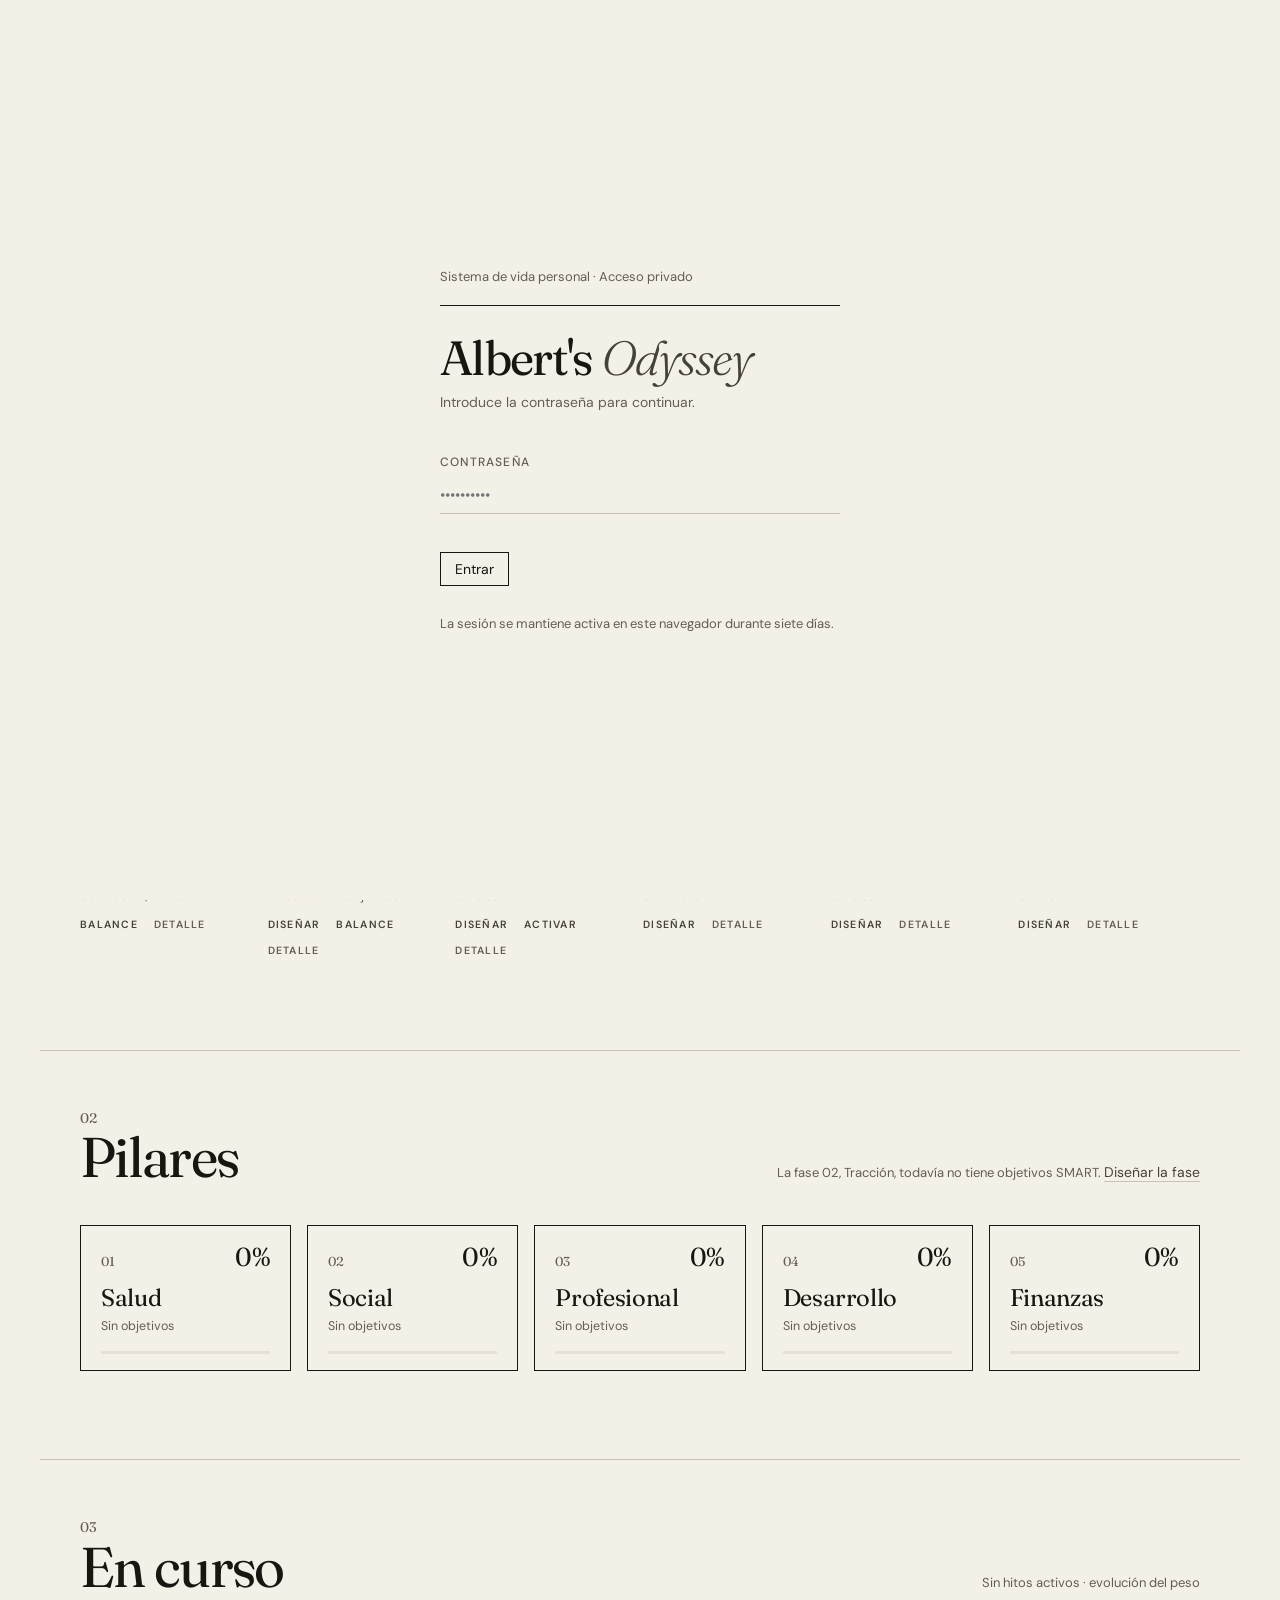
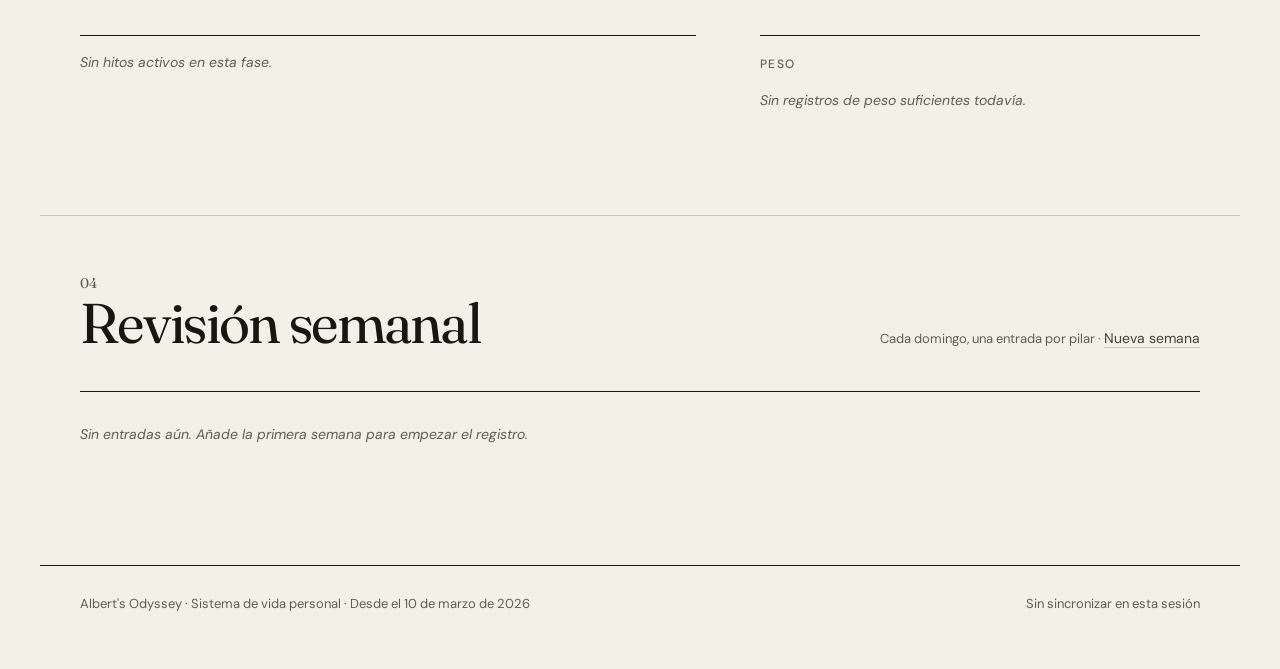
==== index.html @ 85ad5df5 "Móvil: menú visible en fila propia, cabecera compacta, dosis bajo el nombre en Salud y margen latera" ====
<!DOCTYPE html>
<html lang="es">
<head>
<meta charset="UTF-8">
<meta name="viewport" content="width=device-width, initial-scale=1.0">
<title>Albert's Odyssey</title>
<link rel="preconnect" href="https://fonts.googleapis.com">
<link rel="preconnect" href="https://fonts.gstatic.com" crossorigin>
<link href="https://fonts.googleapis.com/css2?family=Fraunces:ital,opsz,wght@0,9..144,300..600;1,9..144,300..600&family=DM+Sans:ital,opsz,wght@0,9..40,300..600;1,9..40,300..600&display=swap" rel="stylesheet">
<style>
  *, *::before, *::after { box-sizing: border-box; margin: 0; padding: 0; }
  :root {
    --paper: #F3F0E8;
    --paper-2: #E6E1D4;
    --ink: #171611;
    --ink-2: #45423A;
    --ink-3: #625E55;
    --rule: #C9C3B4;
    --rule-soft: #DDD8CB;
    --now: #A86F1C;
    --serif: 'Fraunces', Georgia, serif;
    --sans: 'DM Sans', system-ui, sans-serif;
    --w: 1200px;
    --gutter: 40px;
  }
  html { scroll-behavior: smooth; }
  body { font-family: var(--sans); background: var(--paper); color: var(--ink); min-height: 100vh; font-size: 15px; line-height: 1.5; -webkit-font-smoothing: antialiased; }
  body.locked { overflow: hidden; }
  a { color: inherit; }
  button { font-family: inherit; color: inherit; background: none; border: none; cursor: pointer; }
  .wrap { max-width: var(--w); margin: 0 auto; padding: 0 var(--gutter); }
  .label { font-size: 12px; font-weight: 500; letter-spacing: .12em; text-transform: uppercase; color: var(--ink-3); }
  .num { font-family: var(--serif); font-variation-settings: 'opsz' 144; font-weight: 400; letter-spacing: -0.02em; font-variant-numeric: tabular-nums; }
  .meta { font-size: 13px; color: var(--ink-3); }
  .meta b { color: var(--ink); font-weight: 500; }
  .meta i { font-style: italic; }
  .attn { color: var(--now); font-weight: 500; }
  .title { font-family: var(--serif); font-variation-settings: 'opsz' 20; font-size: 18px; line-height: 1.35; letter-spacing: -0.005em; font-weight: 400; }
  .ptag { font-size: 11px; letter-spacing: .1em; text-transform: uppercase; font-weight: 600; }
  .cap-btn { font-size: 11px; letter-spacing: .12em; text-transform: uppercase; font-weight: 600; color: var(--ink-2); padding: 6px 0; border-bottom: 1px solid transparent; transition: color .15s, border-color .15s; }
  .cap-btn:hover { color: var(--ink); border-bottom-color: var(--ink); }
  .txt-btn { font-size: 14px; color: var(--ink-2); text-decoration: underline; text-decoration-color: var(--rule); text-underline-offset: 4px; transition: text-decoration-color .15s, color .15s; }
  .txt-btn:hover { color: var(--ink); text-decoration-color: var(--ink); }
  .line-btn { font-size: 14px; color: var(--ink); border: 1px solid var(--ink); padding: 7px 14px; transition: background .15s, color .15s; white-space: nowrap; }
  .line-btn:hover { background: var(--ink); color: var(--paper); }

  /* ── Top bar ─────────────────────────────────────────────── */
  .top { border-bottom: 1px solid var(--rule); position: sticky; top: 0; background: rgba(243,240,232,.94); backdrop-filter: blur(8px); z-index: 100; }
  .top .wrap { display: flex; align-items: center; height: 60px; gap: 36px; }
  .brand { font-family: var(--serif); font-size: 24px; text-decoration: none; letter-spacing: -0.02em; white-space: nowrap; display: flex; align-items: baseline; gap: 12px; line-height: 1; }
  .brand em { font-style: italic; font-weight: 300; }
  .brand .full { opacity: 0; transform: translateY(4px); transition: opacity .25s, transform .25s; font-size: 19px; }
  .top.scrolled .brand .full { opacity: 1; transform: none; }
  .menu { display: flex; gap: 26px; }
  .menu a { text-decoration: none; font-size: 14px; color: var(--ink-3); padding: 21px 0; border-bottom: 1px solid transparent; margin-bottom: -1px; transition: color .15s; }
  .menu a:hover { color: var(--ink); }
  .menu a.active { color: var(--ink); border-bottom-color: var(--ink); }
  .top-right { margin-left: auto; display: flex; align-items: center; gap: 28px; }

  /* ── Masthead ───────────────────────────────────────────── */
  .masthead { padding: 48px 0 0; }
  .dateline { font-size: 13px; color: var(--ink-3); padding-bottom: 18px; }
  h1 { font-family: var(--serif); font-variation-settings: 'opsz' 144; font-weight: 400; font-size: 152px; line-height: .9; letter-spacing: -0.045em; padding-bottom: 36px; border-bottom: 1px solid var(--ink); white-space: nowrap; }
  h1 em { font-style: italic; font-weight: 300; color: var(--ink-2); }
  .mast-row { display: grid; grid-template-columns: 8fr 4fr; gap: 64px; padding: 32px 0 40px; align-items: start; }
  .mast-prog { padding: 0 0 56px; }
  .mast-prog-hd { display: flex; justify-content: space-between; align-items: baseline; margin-bottom: 10px; }
  .mast-prog-pct { font-size: 20px; letter-spacing: -0.01em; }
  .mast-prog-bar { height: 4px; background: var(--paper-2); position: relative; }
  .mast-prog-bar i { display: block; height: 4px; width: 0; background: var(--ink); }
  .deck { font-family: var(--serif); font-variation-settings: 'opsz' 34; font-size: 34px; line-height: 1.22; letter-spacing: -0.018em; color: var(--ink); font-weight: 300; }
  .deck em { font-style: italic; }
  .fig-num { font-size: 96px; line-height: .9; letter-spacing: -0.04em; }
  .fig-num small { font-size: 40px; color: var(--ink-3); letter-spacing: -0.02em; }
  .fig-lbl { font-size: 14px; color: var(--ink-3); margin-top: 16px; line-height: 1.5; max-width: 30ch; }
  .fig-lbl b { color: var(--ink); font-weight: 500; }

  /* ── Sections ───────────────────────────────────────────── */
  section.block .wrap { border-top: 1px solid var(--rule); padding-top: 56px; padding-bottom: 88px; position: relative; }
  .sec-head { display: flex; align-items: baseline; gap: 18px; margin-bottom: 40px; }
  .sec-num { font-family: var(--serif); font-size: 14px; color: var(--ink-3); font-variant-numeric: tabular-nums; position: absolute; left: -16px; top: 62px; }
  h2 { font-family: var(--serif); font-variation-settings: 'opsz' 60; font-weight: 400; font-size: 56px; letter-spacing: -0.03em; line-height: 1; }
  .sec-meta { margin-left: auto; text-align: right; }

  /* 01 Roadmap */
  .strip { display: grid; grid-template-columns: repeat(6, 1fr); gap: 6px; margin-bottom: 48px; }
  .seg { position: relative; }
  .seg-bar { height: 8px; background: var(--paper-2); position: relative; }
  .seg-bar i { position: absolute; left: 0; top: 0; height: 100%; width: 0; background: var(--ink); transition: width 1.2s cubic-bezier(.4,0,.2,1); }
  .seg-lbl { display: flex; align-items: baseline; gap: 8px; margin-top: 10px; font-size: 12px; color: var(--ink-3); }
  .seg-lbl b { font-family: var(--serif); font-size: 14px; font-weight: 400; color: var(--ink-3); font-variant-numeric: tabular-nums; }
  .seg.current .seg-lbl, .seg.current .seg-lbl b { color: var(--ink); }
  .seg.current .seg-lbl b { font-weight: 500; }
  .seg-name { display: block; font-family: var(--serif); font-size: 15px; color: var(--ink-3); margin-top: 2px; }
  .seg.current .seg-name { color: var(--ink); }
  .today { position: absolute; top: -26px; transform: translateX(-50%); display: flex; flex-direction: column; align-items: center; gap: 4px; transition: left 1.2s cubic-bezier(.4,0,.2,1); }
  .today span { font-size: 11px; letter-spacing: .12em; text-transform: uppercase; font-weight: 600; color: var(--now); white-space: nowrap; }
  .today i { width: 1px; height: 14px; background: var(--now); display: block; }
  .road { display: grid; grid-template-columns: 5fr 7fr; gap: 64px; align-items: start; }
  .cur { border-top: 2px solid var(--ink); padding-top: 18px; }
  .cur .label { color: var(--ink); }
  .cur h3 { font-family: var(--serif); font-variation-settings: 'opsz' 60; font-weight: 400; font-size: 44px; letter-spacing: -0.03em; line-height: 1; margin: 12px 0 18px; }
  .cur p { font-size: 15px; line-height: 1.55; color: var(--ink-2); max-width: 44ch; }
  .cur p.focus { margin-top: 12px; color: var(--ink); }
  .cur p.focus .ptag { margin-right: 6px; }
  .hitos { margin-top: 28px; }
  .hitos .label { display: block; margin-bottom: 4px; }
  .hito { display: grid; grid-template-columns: 16px 1fr auto; gap: 14px; align-items: baseline; padding: 13px 0; border-bottom: 1px solid var(--rule-soft); }
  .hito .g { width: 10px; height: 10px; border-radius: 50%; border: 1px solid var(--ink-3); position: relative; top: 1px; }
  .hito.done .g { background: var(--ink); border-color: var(--ink); }
  .hito.active .g { border-color: var(--ink); box-shadow: inset 0 0 0 2px var(--paper), inset 0 0 0 10px var(--ink); }
  .hito.late .g { border-color: var(--now); box-shadow: inset 0 0 0 2px var(--paper), inset 0 0 0 10px var(--now); }
  .hito .title { font-size: 17px; }
  .hito.done .title { color: var(--ink-3); }
  .hito .m { font-size: 12px; color: var(--ink-3); white-space: nowrap; letter-spacing: .02em; }
  .hito .m .ptag { margin-right: 6px; }
  .hito.late .m { color: var(--now); font-weight: 500; }
  .note { font-size: 13.5px; color: var(--ink-2); line-height: 1.55; max-width: 48ch; margin-top: 28px; }
  .note b { color: var(--ink); font-weight: 500; }
  .note.warn { display: none; margin-top: 24px; font-style: italic; }
  .note.warn.visible { display: block; }
  .next-list { border-top: 1px solid var(--ink); }
  .next-list .label { display: block; padding: 14px 0 6px; }
  .nx { display: grid; grid-template-columns: 34px 150px 1fr; gap: 20px; align-items: baseline; padding: 16px 0; border-bottom: 1px solid var(--rule); }
  .nx .idx { font-family: var(--serif); font-size: 14px; color: var(--ink-3); font-variant-numeric: tabular-nums; }
  .nx .range { font-size: 13px; color: var(--ink-3); }
  .nx .name { font-family: var(--serif); font-variation-settings: 'opsz' 20; font-size: 20px; letter-spacing: -0.01em; line-height: 1.2; }
  .nx .one { font-size: 14px; color: var(--ink-2); margin-top: 4px; line-height: 1.5; }
  .nx .sub { display: none; margin-top: 10px; }
  .next-list.expanded .nx .sub { display: block; }
  .nx .sub .hito { padding: 8px 0; }
  .nx .sub .hito .title { font-size: 15px; }
  .next-foot { padding-top: 16px; }

  .ph-actions { display: flex; gap: 22px; flex-wrap: wrap; margin-top: 24px; }
  .nx-act { display: flex; gap: 20px; margin-top: 10px; }
  .nx.past .name { color: var(--ink-2); }
  .nx .one b { color: var(--ink); font-weight: 500; }
  .sheet.wide { width: 860px; }
  .ed-pillar { padding-bottom: 8px; }
  .ed-pillar + .ed-pillar { margin-top: 28px; }
  .ed-obj { padding: 14px 0 16px; border-bottom: 1px solid var(--rule-soft); display: flex; flex-direction: column; gap: 10px; }
  .ed-obj-hd { display: flex; justify-content: space-between; align-items: baseline; }
  .ed-ms { display: flex; flex-direction: column; gap: 6px; }
  .ed-ms-row { display: grid; grid-template-columns: 1fr 170px auto; gap: 16px; align-items: baseline; }
  .ed-add { padding-top: 14px; }
  .ed-in { min-height: 48px; }
  .figures.three { grid-template-columns: repeat(3, 1fr); border-top: 1px solid var(--ink); margin: 0; display: grid; }
  .figures.three .fig { padding: 16px 20px 18px 0; border-right: 1px solid var(--rule); }
  .figures.three .fig + .fig { padding-left: 20px; }
  .figures.three .fig:last-child { border-right: none; }
  .figures.three .fig-num { font-size: 40px; line-height: 1; }
  .figures.three .fig-num small { font-size: 18px; }
  .figures.three .fig-lbl { font-size: 13px; margin-top: 8px; max-width: none; }
  .ar-pillar { padding-top: 8px; }
  .ar-obj { padding: 12px 0 4px; }
  .ar-obj .obj-name { margin-bottom: 4px; }
  .ar-obj .hito .title { font-size: 15px; }
  @media (max-width: 700px) { .ed-ms-row { grid-template-columns: 1fr; gap: 6px; } }
  /* Hoja de ruta: todo dentro de la tira */
  .strip { margin-bottom: 0; }
  .seg-name { font-family: var(--serif); font-variation-settings: 'opsz' 40; font-size: 22px; letter-spacing: -0.015em; line-height: 1.1; color: var(--ink-3); text-align: left; margin-top: 4px; text-decoration: underline; text-decoration-color: transparent; text-underline-offset: 5px; transition: text-decoration-color .15s, color .15s; }
  .seg-name:hover, .seg.open .seg-name, .seg.current .seg-name { color: var(--ink); }
  .seg-name:hover { text-decoration-color: var(--rule); }
  .seg.open .seg-name { text-decoration-color: var(--ink); }
  .seg-status { font-size: 12.5px; color: var(--ink-3); margin-top: 8px; line-height: 1.45; }
  .seg-acts { display: flex; flex-wrap: wrap; gap: 4px 16px; margin-top: 8px; }
  .seg-acts .cap-btn { font-size: 10.5px; padding: 4px 0; }
  .cap-btn.soft { color: var(--ink-3); }
  .pdetail { display: none; margin-top: 32px; border-top: 1px solid var(--ink); padding-top: 22px; }
  .pd-hd h3 { font-family: var(--serif); font-variation-settings: 'opsz' 60; font-weight: 400; font-size: 40px; letter-spacing: -0.03em; line-height: 1; margin: 10px 0 12px; }
  .pd-hd p { font-size: 15px; color: var(--ink-2); line-height: 1.55; max-width: 66ch; }
  .pd-body { margin-top: 20px; max-width: 760px; }
  .pd-body .label { display: block; margin-bottom: 4px; }
  .pd-body .hito .title { font-size: 16px; }
  .pd-body .note { margin-top: 20px; }
  @media (max-width: 1100px) { .strip { grid-template-columns: repeat(3, 1fr); row-gap: 32px; } .today { display: none; } }
  @media (max-width: 600px) { .strip { grid-template-columns: 1fr 1fr; } }
  /* 02 Pillars: tarjetas en una franja */
  .pillar-list { display: grid; grid-template-columns: repeat(5, 1fr); gap: 16px; }
  .pillar-card { border: 1px solid var(--ink); padding: 18px 20px 16px; cursor: pointer; display: flex; flex-direction: column; transition: background .15s; }
  .pillar-card:hover { background: rgba(255,255,255,.45); }
  .pillar-card.active { background: rgba(255,255,255,.7); }
  .pc-top { display: flex; justify-content: space-between; align-items: baseline; }
  .pr-idx { font-family: var(--serif); font-size: 13px; color: var(--ink-3); font-variant-numeric: tabular-nums; }
  .pr-pct { font-family: var(--serif); font-variation-settings: 'opsz' 40; font-size: 26px; line-height: 1; font-variant-numeric: tabular-nums; letter-spacing: -0.02em; }
  .pr-name { font-family: var(--serif); font-variation-settings: 'opsz' 40; font-size: 24px; letter-spacing: -0.015em; line-height: 1; margin-top: 14px; }
  .pr-sub { font-size: 12.5px; color: var(--ink-3); margin-top: 8px; line-height: 1.4; flex: 1; }
  .pr-bar { height: 3px; background: var(--paper-2); position: relative; margin-top: 16px; }
  .pr-bar i { position: absolute; left: 0; top: 0; height: 3px; width: 0; transition: width 1s cubic-bezier(.4,0,.2,1); }
  .detail-panel { margin-top: 24px; border-top: 1px solid var(--ink); }
  @media (max-width: 1000px) { .pillar-list { grid-template-columns: repeat(3, 1fr); } }
  @media (max-width: 600px) { .pillar-list { grid-template-columns: 1fr 1fr; } }

  /* Detail */
  .detail-panel { display: none; border-bottom: 1px solid var(--rule); animation: fade .25s ease; }
  .detail-panel.visible { display: block; }
  @keyframes fade { from { opacity: 0; transform: translateY(6px); } to { opacity: 1; transform: none; } }
  .detail-hdr { display: flex; align-items: flex-end; justify-content: space-between; padding: 32px 0 20px; }
  .detail-ttl { font-family: var(--serif); font-size: 28px; letter-spacing: -0.02em; line-height: 1; }
  .detail-sub { font-size: 13px; color: var(--ink-3); margin-top: 8px; }
  .detail-body { display: grid; grid-template-columns: 1fr 1fr; gap: 0 48px; padding-bottom: 40px; }
  .obj-block { padding: 20px 0 8px; border-top: 1px solid var(--rule); }
  .obj-hdr { display: flex; align-items: baseline; justify-content: space-between; gap: 24px; }
  .obj-name { font-size: 14px; line-height: 1.45; color: var(--ink); font-weight: 500; max-width: 46ch; }
  .obj-badge { font-family: var(--serif); font-size: 20px; letter-spacing: -0.01em; font-variant-numeric: tabular-nums; }
  .obj-meta { margin: 14px 0 6px; }
  .obj-bar-bg { height: 10px; background: var(--paper-2); position: relative; }
  .obj-bar-fill { position: absolute; left: 0; top: 0; height: 10px; width: 0; }
  .ms-list { margin-top: 6px; }

  /* 03 Now */
  .now-grid { display: grid; grid-template-columns: 7fr 5fr; gap: 64px; }
  .hito-list { border-top: 1px solid var(--ink); }
  .no-active { font-size: 14px; color: var(--ink-3); padding: 16px 0; font-style: italic; border-top: 1px solid var(--ink); }
  .weight { border-top: 1px solid var(--ink); padding-top: 16px; }
  .weight-hd { display: flex; align-items: flex-end; justify-content: space-between; gap: 16px; margin-bottom: 20px; }
  .weight-hd .label { display: block; margin-bottom: 10px; }
  .weight-now { font-size: 48px; line-height: 1; }
  .weight-now small { font-size: 20px; color: var(--ink-3); letter-spacing: 0; margin-left: 2px; }
  .weight-delta { font-size: 13px; color: var(--ink-3); text-align: right; line-height: 1.5; }
  .weight-delta b { color: var(--ink); font-weight: 500; }
  .weight svg { width: 100%; height: auto; display: block; overflow: visible; font-family: var(--sans); }
  .weight-foot { display: flex; justify-content: space-between; font-size: 12px; color: var(--ink-3); margin-top: 8px; }
  .weight-note { font-size: 13px; color: var(--ink-3); font-style: italic; margin-top: 14px; }

  /* 04 Weekly */
  .wr-feat { display: grid; grid-template-columns: 5fr 7fr; gap: 64px; border-top: 1px solid var(--ink); padding: 28px 0 32px; cursor: pointer; }
  .wr-feat:hover .wr-feat-text { color: var(--ink-2); }
  .wr-feat-date { font-family: var(--serif); font-variation-settings: 'opsz' 60; font-size: 44px; letter-spacing: -0.03em; line-height: 1; }
  .wr-feat-date small { display: block; font-family: var(--sans); font-size: 13px; color: var(--ink-3); margin-top: 12px; letter-spacing: .02em; }
  .wr-feat-text { font-family: var(--serif); font-variation-settings: 'opsz' 20; font-size: 20px; line-height: 1.45; letter-spacing: -0.005em; max-width: 60ch; transition: color .15s; }
  .wr-feat-meta { font-size: 13px; color: var(--ink-3); margin-top: 16px; }
  .wr-list { border-top: 1px solid var(--rule); }
  .wr-row { display: grid; grid-template-columns: 150px 1fr; gap: 32px; align-items: baseline; padding: 20px 0; border-bottom: 1px solid var(--rule); cursor: pointer; transition: background .15s; }
  .wr-row:hover { background: rgba(255,255,255,.35); }
  .wr-row.missing { cursor: default; }
  .wr-row.missing:hover { background: none; }
  .wr-date { font-family: var(--serif); font-variation-settings: 'opsz' 40; font-size: 24px; letter-spacing: -0.015em; line-height: 1; white-space: nowrap; }
  .wr-date small { display: block; font-family: var(--sans); font-size: 12px; color: var(--ink-3); margin-top: 7px; letter-spacing: .02em; }
  .wr-row.missing .wr-date { color: var(--now); }
  .wr-preview { font-size: 15px; color: var(--ink); line-height: 1.55; max-width: 76ch; }
  .wr-preview.empty { color: var(--ink-3); font-style: italic; }
  .wr-preview .attn { font-style: normal; }
  .wr-more { padding: 18px 0 0; font-size: 14px; }
  .wr-empty { padding: 32px 0; font-size: 14px; color: var(--ink-3); font-style: italic; border-top: 1px solid var(--ink); }

  /* Footer */
  footer .wrap { border-top: 1px solid var(--ink); padding: 28px var(--gutter) 56px; display: flex; justify-content: space-between; gap: 32px; font-size: 13px; color: var(--ink-3); flex-wrap: wrap; }
  .sync-status { font-size: 13px; color: var(--ink-3); }
  .sync-status.ok { color: #2D6A4F; } .sync-status.err { color: #A3442C; }

  /* ── Overlays ───────────────────────────────────────────── */
  .overlay { position: fixed; inset: 0; background: rgba(23,22,17,.42); backdrop-filter: blur(3px); z-index: 1000; display: none; align-items: flex-start; justify-content: flex-end; padding: 12px; }
  .overlay.open { display: flex; }
  .overlay.center { align-items: center; justify-content: center; padding: 24px; }
  .sheet { background: var(--paper); border: 1px solid var(--ink); width: 600px; max-width: 100%; max-height: calc(100vh - 24px); overflow-y: auto; display: flex; flex-direction: column; }
  .sheet.narrow { width: 480px; }
  .sheet-hdr { padding: 22px 28px 18px; border-bottom: 1px solid var(--ink); display: flex; align-items: flex-start; justify-content: space-between; gap: 16px; position: sticky; top: 0; background: var(--paper); z-index: 1; }
  .sheet-ttl { font-family: var(--serif); font-size: 24px; letter-spacing: -0.02em; line-height: 1; }
  .sheet-sub { font-size: 13px; color: var(--ink-3); margin-top: 6px; }
  .sheet-body { padding: 24px 28px 32px; display: flex; flex-direction: column; gap: 18px; }
  .field { display: flex; flex-direction: column; gap: 6px; }
  .field label { font-size: 12px; letter-spacing: .1em; text-transform: uppercase; color: var(--ink-3); font-weight: 500; }
  .input, .textarea { font-family: var(--sans); font-size: 15px; color: var(--ink); background: transparent; border: none; border-bottom: 1px solid var(--rule); padding: 8px 0; width: 100%; outline: none; transition: border-color .15s; border-radius: 0; }
  .input:focus, .textarea:focus { border-bottom-color: var(--ink); }
  .textarea { resize: vertical; min-height: 64px; line-height: 1.55; }
  .row-2 { display: grid; grid-template-columns: 1fr 1fr; gap: 24px; }
  .divider { font-family: var(--serif); font-size: 16px; letter-spacing: -0.01em; padding-top: 10px; margin-top: 4px; border-top: 1px solid var(--rule); color: var(--ink); }
  .actions { display: flex; gap: 20px; align-items: center; padding-top: 8px; }
  .info { font-size: 13px; color: var(--ink-2); line-height: 1.6; padding-bottom: 12px; border-bottom: 1px solid var(--rule-soft); }
  .info code { font-family: var(--sans); background: var(--paper-2); padding: 1px 5px; }
  .msg { font-size: 13px; display: none; }
  .msg.ok { color: #2D6A4F; } .msg.err { color: #A3442C; }
  .sync-actions { display: grid; grid-template-columns: 1fr 1fr; gap: 16px; }
  .sync-action { border: 1px solid var(--rule); padding: 16px 18px; text-align: left; transition: border-color .15s; }
  .sync-action:hover { border-color: var(--ink); }
  .sync-action b { display: block; font-family: var(--serif); font-size: 18px; letter-spacing: -0.01em; margin-bottom: 4px; font-weight: 400; }
  .sync-action span { font-size: 13px; color: var(--ink-3); line-height: 1.45; display: block; }

  .wr-read-section { padding: 16px 0; border-bottom: 1px solid var(--rule-soft); }
  .wr-read-section:last-child { border-bottom: none; }
  .wr-read-section-lbl { font-size: 12px; letter-spacing: .1em; text-transform: uppercase; color: var(--ink-3); margin-bottom: 6px; }
  .wr-read-section-val { font-size: 15px; line-height: 1.6; white-space: pre-wrap; }
  .wr-read-section-empty { font-size: 14px; color: var(--ink-3); font-style: italic; }
  .wr-read-actions { display: flex; gap: 16px; align-items: center; flex-shrink: 0; }
  .txt-btn.del { color: #A3442C; }

  /* Edit panel */
  .edit-pillar { padding-top: 8px; }
  .edit-pillar-hd { display: flex; align-items: baseline; gap: 10px; padding-bottom: 8px; border-bottom: 1px solid var(--ink); margin-bottom: 6px; }
  .edit-pillar-hd span.nm { font-family: var(--serif); font-size: 18px; letter-spacing: -0.01em; }
  .edit-obj { font-size: 12px; letter-spacing: .06em; text-transform: uppercase; color: var(--ink-3); margin: 14px 0 4px; line-height: 1.5; }
  .edit-row { display: grid; grid-template-columns: 10px 1fr auto auto; gap: 12px; align-items: baseline; padding: 9px 0; border-bottom: 1px solid var(--rule-soft); cursor: pointer; }
  .edit-row:hover .edit-title { color: var(--ink); text-decoration: underline; text-decoration-color: var(--rule); text-underline-offset: 3px; }
  .edit-dot { width: 8px; height: 8px; border-radius: 50%; position: relative; top: -1px; }
  .edit-title { font-size: 13.5px; line-height: 1.4; color: var(--ink-2); }
  .edit-date { font-size: 12px; color: var(--ink-3); white-space: nowrap; }
  .edit-badge { font-size: 12px; letter-spacing: .04em; white-space: nowrap; min-width: 78px; text-align: right; }

  /* Login */
  #loginScreen { position: fixed; inset: 0; background: var(--paper); z-index: 5000; display: flex; align-items: center; justify-content: center; padding: 24px; }
  #loginScreen.hidden { display: none; }
  .login { width: 400px; max-width: 100%; }
  .login .dateline { border-bottom: 1px solid var(--ink); }
  .login-logo { font-family: var(--serif); font-size: 48px; letter-spacing: -0.035em; line-height: 1; margin: 28px 0 10px; }
  .login-logo em { font-style: italic; font-weight: 300; color: var(--ink-2); }
  .login-sub { font-size: 14px; color: var(--ink-3); margin-bottom: 40px; }
  .login-error { font-size: 13px; color: #A3442C; min-height: 18px; margin-top: 12px; }
  .login-hint { font-size: 13px; color: var(--ink-3); margin-top: 28px; }

  /* ── Responsive ─────────────────────────────────────────── */
  @media (max-width: 1320px) { .sec-num { position: static; } }
  @media (max-width: 1240px) { h1 { font-size: 11.5vw; } }
  @media (max-width: 1100px) {
    .road { grid-template-columns: 1fr; gap: 40px; }
    .strip { grid-template-columns: repeat(3, 1fr); row-gap: 28px; }
    .today { display: none; }
  }
  @media (max-width: 900px) {
    :root { --gutter: 24px; }
    .top .wrap { flex-wrap: wrap; height: auto; gap: 0 20px; }
    .brand { display: flex; align-items: center; height: 52px; }
    .top-right { height: 52px; }
    .menu { display: flex; order: 3; flex-basis: 100%; gap: 22px; overflow-x: auto; border-top: 1px solid var(--rule-soft); scrollbar-width: none; }
    .menu::-webkit-scrollbar { display: none; }
    .menu a { padding: 13px 0; white-space: nowrap; }
    .brand .full { opacity: 1; transform: none; }
    h1 { font-size: 13vw; padding-bottom: 20px; }
    h2 { font-size: 40px; }
    .mast-row { grid-template-columns: 1fr; gap: 36px; padding-bottom: 40px; }
    .deck { font-size: 26px; }
    .fig-num { font-size: 72px; }
    .now-grid { grid-template-columns: 1fr; gap: 40px; }
    .detail-body { grid-template-columns: 1fr; }
    .wr-row { grid-template-columns: 110px 1fr; }
    .wr-feat { grid-template-columns: 1fr; gap: 20px; }
    .nx { grid-template-columns: 34px 1fr; }
    .nx .range { grid-column: 2; }
    .hito { grid-template-columns: 16px 1fr; }
    .hito .m { grid-column: 2; }
  }
  @media (max-width: 600px) {
    .row-2 { grid-template-columns: 1fr; }
    .sync-actions { grid-template-columns: 1fr; }
    .top .wrap { gap: 0 16px; }
    .brand .full { display: none; }
    .top-right .cap-btn { font-size: 10.5px; letter-spacing: .1em; }
    .top-right { gap: 14px; }
    .strip { grid-template-columns: repeat(2, 1fr); }
  }
</style>
</head>
<body>

<div id="loginScreen">
  <div class="login">
    <div class="dateline">Sistema de vida personal · Acceso privado</div>
    <div class="login-logo">Albert's <em>Odyssey</em></div>
    <div class="login-sub">Introduce la contraseña para continuar.</div>
    <div class="field">
      <label for="loginInput">Contraseña</label>
      <input type="password" class="input" id="loginInput" placeholder="••••••••••" onkeydown="if(event.key==='Enter') loginSubmit()" autocomplete="current-password">
    </div>
    <div class="login-error" id="loginError"></div>
    <div class="actions"><button class="line-btn login-btn" onclick="loginSubmit()">Entrar</button></div>
    <div class="login-hint">La sesión se mantiene activa en este navegador durante siete días.</div>
  </div>
</div>

<header class="top" id="topbar">
  <div class="wrap">
    <a href="index.html" class="brand"><span>A<em>O</em></span><span class="full">Albert's <em>Odyssey</em></span></a>
    <nav class="menu">
      <a href="index.html" class="active">Inicio</a>
      <a href="salud/index.html">Salud</a>
      <a href="vlog/index.html">Vlog</a>
      <a href="lecturas/index.html">Lecturas</a>
    </nav>
    <div class="top-right">
      <button class="cap-btn" onclick="ghSyncConfig()">Sincronizar</button>
      <button class="cap-btn" onclick="buildEditPanel()">Actualizar hitos</button>
    </div>
  </div>
</header>

<section class="masthead">
  <div class="wrap">
    <div class="dateline" id="dayLabel">10 mar 2026 · Día 1</div>
    <h1 id="mastTitle">Albert's <em>Odyssey</em></h1>
    <div class="mast-row">
      <p class="deck">Un sistema completo para construir la mejor versión de mí mismo. <em>Salud, desarrollo, finanzas, relaciones y propósito.</em></p>
      <div>
        <div class="fig-num num" id="figHitos">0<small>/0</small></div>
        <div class="fig-lbl" id="figLbl"></div>
      </div>
    </div>
    <div class="mast-prog">
      <div class="mast-prog-hd"><span class="label" id="progLbl">Avance global de la fase</span><span class="mast-prog-pct num" id="progPct">0%</span></div>
      <div class="mast-prog-bar"><i id="progFill"></i></div>
    </div>
  </div>
</section>

<section class="block" id="roadmap">
  <div class="wrap">
    <span class="sec-num">01</span>
    <div class="sec-head">
      <h2>Hoja de ruta</h2>
      <div class="sec-meta meta">Seis fases de seis meses, de marzo de 2026 a marzo de 2029</div>
    </div>
    <div class="strip" id="strip"></div>
    <div class="pdetail" id="phaseDetail"></div>
  </div>
</section>

<section class="block" id="pilares">
  <div class="wrap">
    <span class="sec-num">02</span>
    <div class="sec-head">
      <h2>Pilares</h2>
      <div class="sec-meta meta" id="pilIntro"></div>
    </div>
    <div class="pillar-list" id="pillarsGrid"></div>
    <div class="detail-panel" id="detailPanel">
      <div class="detail-hdr" id="detailHdr">
        <div><div class="detail-ttl" id="detailTtl"></div><div class="detail-sub" id="detailSub"></div></div>
        <button class="txt-btn" onclick="closeDetail()">Cerrar</button>
      </div>
      <div class="detail-body" id="detailBody"></div>
    </div>
    <div class="note warn" id="balanceAlert"><span id="balanceAlertText"></span></div>
  </div>
</section>

<section class="block" id="ahora">
  <div class="wrap">
    <span class="sec-num">03</span>
    <div class="sec-head">
      <h2>En curso</h2>
      <div class="sec-meta meta">Hitos activos y evolución del peso</div>
    </div>
    <div class="now-grid">
      <div class="hito-list" id="nextActions"></div>
      <div class="weight" id="weightBlock"></div>
    </div>
  </div>
</section>

<section class="block" id="weekly">
  <div class="wrap">
    <span class="sec-num">04</span>
    <div class="sec-head">
      <h2>Revisión semanal</h2>
      <div class="sec-meta meta"><span id="wkMeta"></span></div>
    </div>
    <div id="wrGrid"></div>
  </div>
</section>

<footer>
  <div class="wrap">
    <span>Albert's Odyssey · Sistema de vida personal · Desde el 10 de marzo de 2026</span>
    <span class="sync-status" id="syncStatus">Sin sincronizar en esta sesión</span>
  </div>
</footer>

<!-- DISEÑAR FASE -->
<div class="overlay side" id="phaseOverlay" onclick="if(event.target===this)closePhaseEditor()">
  <div class="sheet wide">
    <div class="sheet-hdr">
      <div><div class="sheet-ttl" id="edTitle">Diseñar fase</div><div class="sheet-sub" id="edSub"></div></div>
      <button class="txt-btn" onclick="closePhaseEditor()">Cerrar</button>
    </div>
    <div class="sheet-body">
      <div class="info">Escribe los objetivos SMART de la fase por pilar y sus hitos con fecha límite. Puedes dejar pilares sin objetivos. Los estados de los hitos se marcan después desde Actualizar hitos, cuando la fase esté activa.</div>
      <div id="edBody"></div>
      <div class="actions"><button class="line-btn" onclick="savePhaseDesign()">Guardar fase</button><button class="txt-btn" onclick="closePhaseEditor()">Cancelar</button></div>
    </div>
  </div>
</div>

<!-- BALANCE DE FASE -->
<div class="overlay center" id="archiveOverlay" onclick="if(event.target===this)closeArchive()">
  <div class="sheet wide">
    <div class="sheet-hdr">
      <div><div class="sheet-ttl" id="arTitle">Fase</div><div class="sheet-sub" id="arSub"></div></div>
      <button class="txt-btn" onclick="closeArchive()">Cerrar</button>
    </div>
    <div class="sheet-body" id="arBody"></div>
  </div>
</div>

<!-- SYNC SHEET -->
<div class="overlay center" id="ghSyncOverlay" onclick="if(event.target===this)ghSyncCloseConfig()">
  <div class="sheet narrow">
    <div class="sheet-hdr">
      <div><div class="sheet-ttl">Sincronizar</div><div class="sheet-sub">Mueve tus datos entre dispositivos por archivo o mediante GitHub</div></div>
      <button class="txt-btn" onclick="ghSyncCloseConfig()">Cerrar</button>
    </div>
    <div class="sheet-body">
      <div class="sync-actions">
        <button class="sync-action" onclick="exportData()"><b>Exportar</b><span>Descarga un archivo con todos los datos de este navegador.</span></button>
        <button class="sync-action" onclick="document.getElementById('importFile').click()"><b>Importar</b><span>Carga en este navegador un archivo exportado en otro dispositivo.</span></button>
        <input type="file" id="importFile" accept="application/json,.json" style="display:none" onchange="importData(this)">
      </div>
      <div class="info">El archivo exportado contiene hitos, revisiones, ciudades, países, libros, frases y notas. Al importar se sustituyen los datos de este navegador por los del archivo. Es la forma de mover la información entre ordenadores y móvil sin contraseñas.</div>
      <div class="msg ok" id="ioOk"></div>
      <div class="msg err" id="ioErr"></div>
      <span class="label" style="margin-top:8px">Copia en GitHub</span>
      <div class="sync-actions">
        <button class="sync-action" onclick="ghSyncUpload()"><b>Subir</b><span>Guarda en GitHub el estado actual de este navegador.</span></button>
        <button class="sync-action" onclick="ghSyncDownload()"><b>Bajar</b><span>Sustituye los datos locales por la última copia guardada.</span></button>
      </div>
      <div class="info">
        Necesitas un <strong>Personal Access Token</strong> de GitHub con permiso <code>repo</code>. Se crea en github.com, Settings, Developer settings, Personal access tokens, Tokens (classic). El token se guarda solo en este navegador.
      </div>
      <div class="field">
        <label for="ghToken">Token de GitHub</label>
        <input type="password" class="input" id="ghToken" placeholder="ghp_xxxxxxxxxxxxxxxxxxxx">
      </div>
      <div class="field">
        <label for="ghRepo">Repositorio (usuario/repo)</label>
        <input type="text" class="input" id="ghRepo" placeholder="alirto/alberts-odyssey">
      </div>
      <div class="msg ok" id="ghConfigOk">Configuración guardada</div>
      <div class="msg err" id="ghConfigErr"></div>
      <div class="actions">
        <button class="line-btn" onclick="ghSyncSaveConfig()">Guardar configuración</button>
        <button class="txt-btn" onclick="ghSyncCloseConfig()">Cancelar</button>
      </div>
    </div>
  </div>
</div>

<!-- WR NEW/EDIT SHEET -->
<div class="overlay" id="wrOverlay" onclick="wrOverlayClick(event)">
  <div class="sheet">
    <div class="sheet-hdr">
      <div><div class="sheet-ttl" id="wrModalTitle">Nueva semana</div><div class="sheet-sub">Responde a los pilares con lo que hubo esta semana</div></div>
      <button class="txt-btn" onclick="wrCloseNew()">Cerrar</button>
    </div>
    <div class="sheet-body">
      <input type="hidden" id="wrEditId">
      <div class="row-2">
        <div class="field"><label for="wrDate">Fecha</label><input type="date" class="input" id="wrDate"></div>
        <div class="field"><label for="wrWeekNum">Semana nº</label><input type="number" class="input" id="wrWeekNum" placeholder="12" min="1" max="52"></div>
      </div>
      <div class="divider">Salud</div>
      <div class="field"><label for="wrPeso">Peso, registro semanal</label><input type="text" class="input" id="wrPeso" placeholder="87.2 kg"></div>
      <div class="field"><label for="wrDeporte">Deporte, sesiones y notas</label><textarea class="textarea" id="wrDeporte" placeholder="¿Cuántas sesiones? ¿Calidad del entreno?"></textarea></div>
      <div class="field"><label for="wrNutricion">Nutrición</label><textarea class="textarea" id="wrNutricion" placeholder="¿Se han cumplido los principios? ¿Algo a corregir?"></textarea></div>
      <div class="divider">Trabajo</div>
      <div class="field"><label for="wrTrabajo">Gobelas, avances y riesgos</label><textarea class="textarea" id="wrTrabajo" placeholder="¿Qué ha avanzado? ¿Riesgos o desvíos detectados?"></textarea></div>
      <div class="divider">Finanzas</div>
      <div class="field"><label for="wrFinanzas">Presupuesto y aportación</label><textarea class="textarea" id="wrFinanzas" placeholder="¿Se ha respetado el presupuesto? ¿Aportación automática activa?"></textarea></div>
      <div class="divider">Desarrollo</div>
      <div class="field"><label for="wrDesarrollo">Lecturas y desarrollo</label><textarea class="textarea" id="wrDesarrollo" placeholder="¿Páginas leídas? ¿Progreso en francés o IA?"></textarea></div>
      <div class="divider">Social</div>
      <div class="field"><label for="wrSocial">Relación, familia y amigos</label><textarea class="textarea" id="wrSocial" placeholder="¿Llamada con la novia? ¿Calidad? ¿Contacto con familia y amigos?"></textarea></div>
      <div class="divider">Hitos</div>
      <div class="field"><label for="wrHitos">Hitos, revisión y riesgos</label><textarea class="textarea" id="wrHitos" placeholder="¿Algún hito completado esta semana? ¿Alguno en riesgo?"></textarea></div>
      <div class="actions">
        <button class="line-btn wr-btn-save" onclick="wrSave()">Guardar semana</button>
        <button class="txt-btn" onclick="wrCloseNew()">Cancelar</button>
      </div>
    </div>
  </div>
</div>

<!-- WR READ SHEET -->
<div class="overlay center" id="wrReadOverlay" onclick="wrReadOverlayClick(event)">
  <div class="sheet">
    <div class="sheet-hdr">
      <div><div class="sheet-sub" id="wrReadDate" style="margin:0 0 8px"></div><div class="sheet-ttl" id="wrReadTitle"></div></div>
      <div class="wr-read-actions">
        <button class="txt-btn" onclick="wrEditEntry(wrCurrentReadId)">Editar</button>
        <button class="txt-btn del" onclick="wrDeleteEntry(wrCurrentReadId)">Eliminar</button>
        <button class="txt-btn" onclick="wrCloseRead()">Cerrar</button>
      </div>
    </div>
    <div class="sheet-body" id="wrReadBody" style="gap:0"></div>
  </div>
</div>

<script>
const PILLARS = [
  {id:'salud',name:'Salud',icon:'◎',color:'#2D6A4F',bg:'#EAF3EE',objectives:[{name:'SMART · Completar mín. 3 sesiones de fuerza/semana durante 16 semanas consecutivas (Upper/Lower) · 6 Abr → 27 Jul 2026',milestones:[{title:'Elegir y fijar gimnasio en Madrid antes de la incorporación',status:'active',date:'Antes 6 Abr'},{title:'Completar las primeras 4 semanas sin saltarse ningún día de entreno',status:'pending',date:'20 Abr 2026'},{title:'Completar 8 semanas consecutivas de entrenamiento Upper/Lower',status:'pending',date:'18 May 2026'},{title:'16 semanas consecutivas completadas — hábito instalado',status:'pending',date:'13 Jul 2026'}]},{name:'SMART · Mantener mín. 80% de comidas con proteína + verdura + CH de calidad, con cooking batch 2×/semana · 6 Abr → 27 Jul 2026',milestones:[{title:'Primera compra en Madrid sin ultraprocesados ni azúcar añadido',status:'active',date:'7 Abr 2026'},{title:'Incorporar suplementación base: whey, vitamina D3+K2, omega-3',status:'pending',date:'Abr 2026'},{title:'2 semanas consecutivas de cooking batch activo (dom + mié)',status:'pending',date:'7 Abr 2026'},{title:'8 semanas consecutivas con cooking batch y protocolo de comidas activo',status:'pending',date:'18 May 2026'}]},{name:'Resultados medibles de composición corporal',milestones:[{title:'Peso por debajo de 85kg',status:'pending',date:'Jun 2026'},{title:'Llegar a 81kg con % grasa saludable',status:'pending',date:'Sep 2026'},{title:'3 meses consecutivos sin semana de cero entrenamientos',status:'pending',date:'Jul 2026'}]}]},
  {id:'social',name:'Social',icon:'◈',color:'#B4573F',bg:'#FCEEE9',objectives:[{name:'SMART · Establecer 1 cita virtual semanal con plan diferente y entretenido, y vernos en persona 2 veces con fecha cerrada · 6 Abr → 30 Sep 2026',milestones:[{title:'Acordar con tu novia el formato de la cita virtual semanal (día, plan, dinámica)',status:'active',date:'Antes 6 Abr'},{title:'Cerrar fecha y vuelos del primer encuentro en persona',status:'pending',date:'Abr 2026'},{title:'Cerrar fecha y vuelos del segundo encuentro en persona',status:'pending',date:'Jun 2026'},{title:'Primer encuentro en persona realizado',status:'pending',date:'Sep 2026'},{title:'Segundo encuentro en persona realizado',status:'pending',date:'Sep 2026'}]},{name:'SMART · Establecer 1 actividad social recurrente en Madrid y realizar 1 actividad social diferente al mes · Antes 30 Sep 2026',milestones:[{title:'Identificar y apuntarse a 1 actividad social recurrente en Madrid',status:'pending',date:'Abr 2026'},{title:'Primera actividad social diferente realizada (trekking, conferencia, evento...)',status:'pending',date:'Abr 2026'},{title:'Segunda actividad social diferente realizada',status:'pending',date:'May 2026'},{title:'Tercera actividad social diferente realizada',status:'pending',date:'Jun 2026'},{title:'Actividad recurrente consolidada — asistencia mín. 3 de cada 4 semanas',status:'pending',date:'Sep 2026'}]},{name:'SMART · Contacto activo con mín. 3 amigos de Sevilla al mes y visita cada 6-8 semanas · 6 Abr → 30 Sep 2026',milestones:[{title:'Primera visita a Sevilla desde Madrid con fecha cerrada',status:'pending',date:'May 2026'},{title:'Contacto activo mantenido con mínimo 3 amigos cercanos cada mes',status:'pending',date:'Continuo'},{title:'Segunda visita a Sevilla o encuentro familiar',status:'pending',date:'Jul 2026'}]}]},
  {id:'profesional',name:'Profesional',icon:'◧',color:'#3D405B',bg:'#ECEDF3',objectives:[{name:'SMART · Gestionar de forma autónoma las 4 dimensiones de Gobelas (legal, técnica, financiera, comercial) y elaborar el reporting completo sin supervisión · Antes 30 Sep 2026',milestones:[{title:'Leer y entender toda la documentación legal existente (UTE, contratos, acuerdos)',status:'active',date:'Abr 2026'},{title:'Mapear todos los actores del proyecto: roles, responsabilidades y relaciones',status:'pending',date:'Abr 2026'},{title:'Dominar el modelo financiero: cash flow, costes, presupuesto y monitoring bancario',status:'pending',date:'Abr 2026'},{title:'Conocer el estado técnico y urbanístico: licencias, normativa, hitos de obra',status:'pending',date:'May 2026'},{title:'Elaborar el primer reporting periódico completo de forma autónoma',status:'pending',date:'Jun 2026'},{title:'Gestionar el flujo documental sin supervisión de Annie',status:'pending',date:'Sep 2026'}]},{name:'SMART · Identificar e implementar al menos 2 mejoras concretas de proceso, herramienta o sistema en el equipo de Portland · Antes 30 Sep 2026',milestones:[{title:'Identificar 3 áreas de mejora concretas en procesos, herramientas o sistemas del equipo',status:'pending',date:'May 2026'},{title:'Proponer la primera mejora con argumentación y plan de implementación',status:'pending',date:'Jun 2026'},{title:'Primera mejora implementada y en uso por el equipo',status:'pending',date:'Jul 2026'},{title:'Segunda mejora implementada y en uso por el equipo',status:'pending',date:'Sep 2026'}]}]},
  {id:'desarrollo',name:'Desarrollo',icon:'◉',color:'#9A7D2E',bg:'#FDF8EC',objectives:[{name:'SMART · Completar 1 curso estructurado de IA e implementar 3 herramientas en el flujo de trabajo real de Gobelas o Portland · Antes 30 Sep 2026',milestones:[{title:'Elegir y comenzar un curso estructurado de IA (no YouTube random)',status:'pending',date:'Abr 2026'},{title:'Identificar 3 procesos de Gobelas o Portland donde aplicar IA',status:'pending',date:'May 2026'},{title:'Completar el curso estructurado de IA',status:'pending',date:'Jun 2026'},{title:'Primera herramienta de IA implementada en flujo de trabajo real',status:'pending',date:'Jun 2026'},{title:'Segunda herramienta de IA implementada en flujo de trabajo real',status:'pending',date:'Jul 2026'},{title:'Tercera herramienta de IA implementada en flujo de trabajo real',status:'pending',date:'Sep 2026'}]},{name:'SMART · Leer mínimo 6 libros de no ficción con lista definida de antemano · 6 Abr → 30 Sep 2026',milestones:[{title:'Definir lista de 6 libros para Mar–Sep 2026 (no ficción, economía, real estate, biografías)',status:'active',date:'Antes 6 Abr'},{title:'Primer libro leído',status:'pending',date:'Abr 2026'},{title:'Tercer libro leído',status:'pending',date:'Jun 2026'},{title:'Sexto libro leído',status:'pending',date:'Sep 2026'}]}]},
  {id:'finanzas',name:'Finanzas',icon:'◐',color:'#5A4A6E',bg:'#EFEBF3',objectives:[{name:'SMART · Ejecutar presupuesto mensual real con aportación fija automatizada de mín. 300€/mes a cartera · 6 Abr → 30 Sep 2026',milestones:[{title:'Definir presupuesto mensual real para Madrid (alquiler, fijos, variable, inversión)',status:'active',date:'Antes 6 Abr'},{title:'Firmar contrato de alquiler en Madrid',status:'pending',date:'Antes 30 Abr 2026'},{title:'Configurar transferencia automática mensual de mínimo 300€ a cartera',status:'pending',date:'Abr 2026'},{title:'Primer mes con presupuesto ejecutado según lo planificado',status:'pending',date:'Abr 2026'},{title:'3 meses consecutivos con aportación automática realizada',status:'pending',date:'Jun 2026'},{title:'6 meses consecutivos con aportación automática realizada',status:'pending',date:'Sep 2026'}]},{name:'SMART · Tomar decisión documentada sobre los 30k€ en liquidez e incorporar fondo indexado global como núcleo de cartera · Antes 30 Jun 2026',milestones:[{title:'Auditar cartera actual: concentración, riesgo y rentabilidad histórica',status:'active',date:'Mar 2026'},{title:'Decidir destino de los 30k€ en liquidez con criterio documentado',status:'pending',date:'Abr 2026'},{title:'Ejecutar la decisión sobre los 30k€',status:'pending',date:'Abr 2026'},{title:'Incorporar fondo indexado global como núcleo de la cartera',status:'pending',date:'Jun 2026'},{title:'Cartera con máximo 40% en acciones individuales',status:'pending',date:'Dic 2026'}]}]}
];

const PHASES=[{id:'f1',start:'2026-04-06',end:'2026-09-30',period:'6 Abr – Sep 2026',name:'Cimientos',desc:'Incorporación a Portland el 6 Abr. Arrancar Gobelas, reactivar el cuerpo, automatizar las finanzas.',pillars:[{id:'salud',focus:'Reactivación física'},{id:'profesional',focus:'Arranque en Portland'},{id:'finanzas',focus:'Presupuesto Madrid'}],milestones:['Incorporación a Portland — 6 Abr','Estructura legal de Gobelas dominada','Presupuesto Madrid con 2.000€ definido','Protocolo entrenamiento activo']},{id:'f2',start:'2026-10-01',end:'2027-03-31',period:'Oct 2026 – Mar 2027',name:'Tracción',desc:'Los hábitos consolidan. Escalar en Portland. Avanzar en francés e IA.',pillars:[{id:'profesional',focus:'Referente interno'},{id:'desarrollo',focus:'IA aplicada'},{id:'social',focus:'Red Madrid sólida'}],milestones:['81kg alcanzados','Referente financiero en Portland','Francés A2 operativo','Plan de relación a distancia revisado']},{id:'f3',start:'2027-04-01',end:'2027-09-30',period:'Abr – Sep 2027',name:'Consolidación',desc:'Solidificar resultados. Primeros 100k€. Visión del paso siguiente en la carrera.',pillars:[{id:'finanzas',focus:'100k€ patrimonio'},{id:'profesional',focus:'Visión post-Portland'},{id:'salud',focus:'Forma estable'}],milestones:['100k€ de patrimonio neto','Cartera diversificada activa','Forma física mantenida 12 meses','Francés B1 en camino']},{id:'f4',start:'2027-10-01',end:'2028-03-31',period:'Oct 2027 – Mar 2028',name:'Expansión',desc:'Operar desde posición de fuerza. Abrir nuevos frentes con criterio.',pillars:[{id:'profesional',focus:'Siguiente nivel'},{id:'desarrollo',focus:'Francés arranca'},{id:'social',focus:'Relación resuelta'}],milestones:['Decisión sobre futuro en Portland','Francés B1 certificado','Situación con novia definida','Nuevos proyectos propios iniciados']},{id:'f5',start:'2028-04-01',end:'2028-09-30',period:'Abr – Sep 2028',name:'Autonomía',desc:'Sistema financiero autónomo. Carrera con dirección propia. Base para emprender.',pillars:[{id:'finanzas',focus:'Ingresos pasivos'},{id:'profesional',focus:'Bases empresariales'},{id:'salud',focus:'Hábitos automáticos'}],milestones:['Primer ingreso pasivo real','Plan empresarial inmobiliario esbozado','Hábitos de salud en piloto automático','Patrimonio por encima de 130k€']},{id:'f6',start:'2028-10-01',end:'2029-03-31',period:'Oct 2028 – Mar 2029',name:'Maestría',desc:'Todos los pilares en verde. Sistema autónomo. Visión clara del empresario que quieres ser.',pillars:[{id:'salud',focus:'Óptimo'},{id:'profesional',focus:'Referente sectorial'},{id:'finanzas',focus:'Libertad financiera'},{id:'social',focus:'Estabilidad total'}],milestones:['Todos los pilares por encima del 80%','Base para primer proyecto propio','Relación estable y con futuro claro','Sistema de vida que no depende de la disciplina']}];

const START_NOTE='Incorporación a Portland el 6 de abril. 16 días para preparar el terreno. Proyecto Gobelas desde el primer día. Activa los hitos de estas semanas antes de llegar a Madrid.';

const STORAGE_KEY='ao_milestones_v2';
const LEGACY_KEY='ao_milestones_v1';
const PHASES_KEY='ao_phases_v1';
const START_DATE=new Date('2026-03-10');
const END_DATE=new Date('2029-03-31');
const WEIGHT_TARGET=81;
const pad2=n=>String(n).padStart(2,'0');
const esc=s=>String(s).replace(/&/g,'&amp;').replace(/</g,'&lt;').replace(/>/g,'&gt;').replace(/"/g,'&quot;');
const fmtKg=v=>String(Math.round(v*10)/10).replace('.',',');
var MESES_CORTOS=['ene','feb','mar','abr','may','jun','jul','ago','sep','oct','nov','dic'];
var MESES_LARGOS=['enero','febrero','marzo','abril','mayo','junio','julio','agosto','septiembre','octubre','noviembre','diciembre'];
const fmtDay=d=>{const dt=(d instanceof Date)?d:new Date(d+'T12:00:00');return dt.getDate()+' '+MESES_CORTOS[dt.getMonth()]+' '+dt.getFullYear();};
/* fechas libres de los datos ("13 Jul 2026", "Antes 6 Abr") o ISO del editor ("2026-10-15") a un único formato en minúsculas */
const fmtFree=s=>{s=String(s||'');if(/^\d{4}-\d{2}-\d{2}$/.test(s))return fmtDay(s);return s.replace(/\b(Ene|Feb|Mar|Abr|May|Jun|Jul|Ago|Sep|Oct|Nov|Dic)\b/g,m=>m.toLowerCase()).replace(/\s[–-]\s/g,'–').replace(/\bAntes\b/,'antes del');};
const fmtRange=ph=>{const a=new Date(ph.start+'T12:00:00'),b=new Date(ph.end+'T12:00:00');const ma=MESES_CORTOS[a.getMonth()],mb=MESES_CORTOS[b.getMonth()];return (a.getFullYear()===b.getFullYear()?ma+'–'+mb+' '+b.getFullYear():ma+' '+a.getFullYear()+' – '+mb+' '+b.getFullYear());};
function dueDate(s){if(!s)return null;s=String(s);if(/^\d{4}-\d{2}-\d{2}$/.test(s))return new Date(s+'T23:59:00');const M={ene:0,feb:1,mar:2,abr:3,may:4,jun:5,jul:6,ago:7,sep:8,oct:9,nov:10,dic:11};const t=s.toLowerCase();const m=t.match(/(?:(\d{1,2})\s+)?(ene|feb|mar|abr|may|jun|jul|ago|sep|oct|nov|dic)(?:\s+(\d{4}))?/);if(!m)return null;const mon=M[m[2]];const yr=m[3]?+m[3]:2026;const day=m[1]?+m[1]:new Date(yr,mon+1,0).getDate();return new Date(yr,mon,day,23,59);}

// ── MOTOR DE FASES ───────────────────────────────────────
// Objetivos escritos en el código: solo la fase 1. El resto se diseña desde la web y se guarda en ao_phases_v1.
const HC_OBJ={f1:{}};PILLARS.forEach(p=>{HC_OBJ.f1[p.id]=p.objectives;});
function loadPhaseStore(){try{return JSON.parse(localStorage.getItem(PHASES_KEY)||'{}');}catch(e){return {};}}
function savePhaseStore(s){localStorage.setItem(PHASES_KEY,JSON.stringify(s));}
function loadStatuses(){const raw=localStorage.getItem(STORAGE_KEY);if(raw){try{return JSON.parse(raw);}catch(e){return {};}}const old=localStorage.getItem(LEGACY_KEY);if(old){try{const o=JSON.parse(old),n={};Object.keys(o).forEach(k=>{n['f1_'+k]=o[k];});localStorage.setItem(STORAGE_KEY,JSON.stringify(n));return n;}catch(e){}}return {};}
let STATUS=loadStatuses();
function saveStatuses(){localStorage.setItem(STORAGE_KEY,JSON.stringify(STATUS));const o={};Object.keys(STATUS).forEach(k=>{if(k.indexOf('f1_')===0)o[k.slice(3)]=STATUS[k];});localStorage.setItem(LEGACY_KEY,JSON.stringify(o));}
function objectivesFor(pid,pl){const st=loadPhaseStore();const u=st[pid]&&st[pid].objectives&&st[pid].objectives[pl];if(u)return u;return (HC_OBJ[pid]&&HC_OBJ[pid][pl])||[];}
function phaseDesigned(pid){return PILLARS.some(p=>objectivesFor(pid,p.id).length>0);}
function phaseModel(pid){return PILLARS.map(p=>Object.assign({},p,{objectives:objectivesFor(pid,p.id).map((o,oi)=>({name:o.name,milestones:(o.milestones||[]).map((m,mi)=>({title:m.title,date:m.date,status:STATUS[pid+'_'+p.id+'_'+oi+'_'+mi]||m.status||'pending'}))}))}));}
function setStatus(pid,pl,oi,mi,st){STATUS[pid+'_'+pl+'_'+oi+'_'+mi]=st;saveStatuses();}
function phaseById(id){return PHASES.find(p=>p.id===id);}
function phaseIndex(id){return PHASES.findIndex(p=>p.id===id);}
function autoPhaseId(){const now=new Date();for(const ph of PHASES){if(now<=new Date(ph.end+'T23:59:59'))return ph.id;}return PHASES[PHASES.length-1].id;}
function currentPhaseId(){const st=loadPhaseStore();if(st.current&&phaseById(st.current))return st.current;return autoPhaseId();}
function phaseState(id){const ci=phaseIndex(currentPhaseId()),i=phaseIndex(id);return i<ci?'past':i>ci?'future':'current';}
function phaseStats(pid){const m=phaseModel(pid);let total=0,done=0,act=0;m.forEach(p=>p.objectives.forEach(o=>o.milestones.forEach(ms=>{total++;if(ms.status==='done')done++;else if(ms.status==='active')act++;})));return {total,done,act,objectives:m.reduce((a,p)=>a+p.objectives.length,0),pct:calcGlobal(m)};}
let CUR=currentPhaseId();
let MODEL=phaseModel(CUR);
function reloadModel(){CUR=currentPhaseId();MODEL=phaseModel(CUR);}

const STATUS_LABEL={done:'Completado',active:'En curso',pending:'Pendiente'};
const STATUS_COLOR={done:'#171611',active:'#171611',pending:'#C9C3B4'};
function isLate(m){if(m.status==='done')return false;const d=dueDate(m.date);return !!(d&&d<new Date());}
function pillarTag(id){const p=PILLARS.find(x=>x.id===id);return p?`<span class="ptag" style="color:${p.color}">${p.name}</span>`:'';}
function hitoHTML(m,pid){const late=isLate(m);const cls=late?'late':m.status;const meta=(pid?pillarTag(pid):'')+(late?'vencido · ':'')+esc(fmtFree(m.date||''))+(m.status==='done'?' · hecho':'');return `<div class="hito ${cls}"><span class="g"></span><div class="title">${esc(m.title)}</div><div class="m">${meta}</div></div>`;}

const calcObjPct=obj=>{const t=obj.milestones.length;if(!t)return 0;const d=obj.milestones.filter(m=>m.status==='done').length,a=obj.milestones.filter(m=>m.status==='active').length;return Math.round((d+a*0.5)/t*100);};
const calcPillarPct=p=>{if(!p.objectives.length)return 0;const v=p.objectives.map(calcObjPct);return Math.round(v.reduce((a,b)=>a+b,0)/v.length);};
const calcGlobal=model=>{const ps=(model||MODEL).filter(p=>p.objectives.length);if(!ps.length)return 0;const v=ps.map(calcPillarPct);return Math.round(v.reduce((a,b)=>a+b,0)/v.length);};

// ── ACTUALIZAR HITOS (fase activa) ───────────────────────
function buildEditPanel(){
  const existing=document.getElementById('editOverlay');if(existing){existing.remove();}
  const ph=phaseById(CUR);
  const overlay=document.createElement('div');overlay.id='editOverlay';overlay.className='overlay open';
  const panel=document.createElement('div');panel.className='sheet';
  const hdr=document.createElement('div');hdr.className='sheet-hdr';
  hdr.innerHTML=`<div><div class="sheet-ttl">Actualizar hitos</div><div class="sheet-sub">Fase ${pad2(phaseIndex(CUR)+1)} · ${esc(ph.name)}. Pulsa un hito para cambiar su estado; los cambios se guardan al momento.</div></div><button class="txt-btn" onclick="closeEditPanel()">Cerrar</button>`;
  panel.appendChild(hdr);
  const body=document.createElement('div');body.className='sheet-body';body.style.gap='28px';
  if(!phaseDesigned(CUR)){body.innerHTML=`<div class="note">Esta fase aún no tiene objetivos. <button class="txt-btn" onclick="closeEditPanel();openPhaseEditor('${CUR}')">Diseñar la fase</button></div>`;}
  MODEL.forEach((p,pi)=>{
    if(!p.objectives.length)return;
    const section=document.createElement('div');section.className='edit-pillar';
    section.innerHTML=`<div class="edit-pillar-hd"><span class="ptag" style="color:${p.color}">${pad2(pi+1)}</span><span class="nm">${p.name}</span></div>`;
    p.objectives.forEach((obj,oi)=>{
      const objDiv=document.createElement('div');
      const objTitle=document.createElement('div');objTitle.className='edit-obj';objTitle.textContent=obj.name.length>90?obj.name.substring(0,90)+'…':obj.name;objDiv.appendChild(objTitle);
      obj.milestones.forEach((m,mi)=>{
        const row=document.createElement('div');row.className='edit-row';
        const paint=()=>{const late=isLate(m);row.innerHTML=`<div class="edit-dot" style="background:${late?'#A86F1C':STATUS_COLOR[m.status]}"></div><div class="edit-title">${esc(m.title)}</div><div class="edit-date">${esc(fmtFree(m.date))}</div><div class="edit-badge" style="color:${late?'#A86F1C':m.status==='pending'?'var(--ink-3)':'var(--ink)'}">${late?'Vencido':STATUS_LABEL[m.status]}</div>`;};
        paint();
        const statuses=['pending','active','done'];
        row.addEventListener('click',()=>{const next=statuses[(statuses.indexOf(m.status)+1)%statuses.length];m.status=next;setStatus(CUR,p.id,oi,mi,next);paint();refreshUI();});
        objDiv.appendChild(row);
      });
      section.appendChild(objDiv);
    });
    body.appendChild(section);
  });
  panel.appendChild(body);overlay.appendChild(panel);
  overlay.addEventListener('click',e=>{if(e.target===overlay)closeEditPanel();});
  document.body.appendChild(overlay);
}
function closeEditPanel(){const el=document.getElementById('editOverlay');if(el)el.remove();}
function refreshUI(){reloadModel();renderTimeline();renderPillars();renderNextActions();checkBalance();setDynamic();if(activeId){const id=activeId;activeId=null;openDetail(id);}}

// ── HOJA DE RUTA ─────────────────────────────────────────
let openPhase=null;
function togglePhaseRow(id){openPhase=(openPhase===id)?null:id;renderTimeline();if(openPhase){const el=document.getElementById('phaseDetail');if(el&&el.getBoundingClientRect().bottom>window.innerHeight)el.scrollIntoView({behavior:'smooth',block:'nearest'});}}
function renderTimeline(){
  const ci=phaseIndex(CUR),now=new Date(),st=loadPhaseStore();const manual=st.current&&st.current!==autoPhaseId();
  const strip=document.getElementById('strip');
  strip.innerHTML=PHASES.map((ph,i)=>{
    const s=new Date(ph.start+'T00:00:00'),e=new Date(ph.end+'T23:59:59');const fill=Math.max(0,Math.min(1,(now-s)/(e-s)));const state=phaseState(ph.id);const isToday=now>=s&&now<=e;
    const designed=phaseDesigned(ph.id),stt=phaseStats(ph.id),retro=(st[ph.id]&&st[ph.id].retro)||'';
    let status='';
    if(state==='current')status=`<span class="attn">En curso</span>${stt.total?` · ${stt.done}/${stt.total} hitos · ${stt.pct}%`:' · sin objetivos'}`;
    else if(state==='past')status=`Cerrada${stt.total?` · ${stt.done}/${stt.total} · ${stt.pct}%`:''}`;
    else status=designed?`${stt.objectives} objetivos diseñados`:'Sin diseñar';
    const acts=[];
    if(state==='past')acts.push(`<button class="cap-btn" onclick="openArchive('${ph.id}')">Balance</button>`);
    else if(state==='current'){acts.push(`<button class="cap-btn strong" onclick="openPhaseEditor('${ph.id}')">${designed?'Objetivos':'Diseñar'}</button>`);acts.push(`<button class="cap-btn" onclick="openArchive('${ph.id}')">Balance</button>`);if(manual)acts.push(`<button class="cap-btn" onclick="setCurrentPhase(null)">Por fecha</button>`);}
    else{acts.push(`<button class="cap-btn${designed?'':' strong'}" onclick="openPhaseEditor('${ph.id}')">${designed?'Editar':'Diseñar'}</button>`);if(i===ci+1)acts.push(`<button class="cap-btn" onclick="setCurrentPhase('${ph.id}')">Activar</button>`);}
    return `<div class="seg ${state}${openPhase===ph.id?' open':''}">${isToday?`<div class="today" style="left:${(fill*100).toFixed(1)}%"><span>Hoy</span><i></i></div>`:''}<div class="seg-bar"><i data-t="${(fill*100).toFixed(1)}"></i></div><div class="seg-lbl"><b>${pad2(i+1)}</b><span>${fmtRange(ph)}</span></div><button class="seg-name" onclick="togglePhaseRow('${ph.id}')">${esc(ph.name)}</button><div class="seg-status">${status}</div><div class="seg-acts">${acts.join('')}<button class="cap-btn soft" onclick="togglePhaseRow('${ph.id}')">${openPhase===ph.id?'Plegar':'Detalle'}</button></div></div>`;
  }).join('');
  setTimeout(()=>{strip.querySelectorAll('.seg-bar i').forEach(el=>{el.style.width=el.dataset.t+'%';});},200);
  const det=document.getElementById('phaseDetail');
  if(!openPhase){det.innerHTML='';det.style.display='none';return;}
  const ph=phaseById(openPhase),i=phaseIndex(openPhase),state=phaseState(openPhase);
  det.style.display='block';
  det.innerHTML=`<div class="pd-hd"><span class="label">Fase ${pad2(i+1)} · ${fmtRange(ph)} · ${state==='current'?'en curso':state==='past'?'cerrada':'futura'}${state==='current'&&manual?' · activada a mano':''}</span><h3>${esc(ph.name)}</h3><p>${esc(ph.desc)}</p></div><div class="pd-body"><span class="label">Hitos de la fase</span>${ph.milestones.map(m=>`<div class="hito"><span class="g"></span><div class="title">${esc(fmtFree(m))}</div><div class="m"></div></div>`).join('')}${i===0?`<div class="note"><b>Nota de inicio, 10 mar 2026.</b> ${esc(START_NOTE)}</div>`:''}</div>`;
}
function setCurrentPhase(id){const st=loadPhaseStore();if(id){if(!confirm('La Home pasará a mostrar la fase '+phaseById(id).name+' como activa. Las anteriores quedan en el archivo. ¿Continuar?'))return;st.current=id;}else{delete st.current;}savePhaseStore(st);closeDetail();refreshUI();}

// ── PILARES ─────────────────────────────────────────────
function renderPillars(){
  const grid=document.getElementById('pillarsGrid');grid.innerHTML='';
  let totalObj=0;
  MODEL.forEach((p,i)=>{
    const pct=calcPillarPct(p),total=p.objectives.reduce((a,o)=>a+o.milestones.length,0),done=p.objectives.reduce((a,o)=>a+o.milestones.filter(m=>m.status==='done').length,0),act=p.objectives.reduce((a,o)=>a+o.milestones.filter(m=>m.status==='active').length,0);
    totalObj+=p.objectives.length;
    const card=document.createElement('div');card.className='pillar-card'+(activeId===p.id?' active':'');card.id='card-'+p.id;
    card.style.setProperty('--pillar-color',p.color);
    card.onclick=()=>openDetail(p.id);
    const sub=p.objectives.length?`${done} de ${total} hitos · ${act} en curso`:'Sin objetivos';
    card.innerHTML=`<div class="pc-top"><span class="pr-idx">${pad2(i+1)}</span><span class="pr-pct">${pct}%</span></div><div class="pr-name">${p.name}</div><div class="pr-sub">${sub}</div><div class="pr-bar"><i style="background:${p.color}" data-t="${pct}"></i></div>`;
    grid.appendChild(card);
  });
  const ph=phaseById(CUR);document.getElementById('pilIntro').innerHTML=phaseDesigned(CUR)?`Cinco frentes con <b>${totalObj}</b> objetivos SMART para la fase ${pad2(phaseIndex(CUR)+1)}, ${esc(ph.name)}. El porcentaje pondera cada objetivo por igual y cuenta los hitos en curso a la mitad.`:`La fase ${pad2(phaseIndex(CUR)+1)}, ${esc(ph.name)}, todavía no tiene objetivos SMART. <button class="txt-btn" onclick="openPhaseEditor('${CUR}')">Diseñar la fase</button>`;
  setTimeout(()=>{document.querySelectorAll('.pr-bar i').forEach(el=>{el.style.width=el.dataset.t+'%';});},100);
}
let activeId=null;
function openDetail(id){
  const p=MODEL.find(x=>x.id===id);if(!p)return;
  if(activeId===id){closeDetail();return;}
  activeId=id;
  document.querySelectorAll('.pillar-card').forEach(c=>c.classList.remove('active'));
  document.getElementById('card-'+id).classList.add('active');
  document.getElementById('detailTtl').textContent=p.name;
  document.getElementById('detailSub').textContent=p.objectives.length+' objetivos · '+p.objectives.reduce((a,o)=>a+o.milestones.length,0)+' hitos en total';
  const body=document.getElementById('detailBody');body.innerHTML='';
  body.style.setProperty('--pillar-color',p.color);
  if(!p.objectives.length){body.innerHTML=`<div class="note">Este pilar no tiene objetivos en la fase actual.</div>`;}
  p.objectives.forEach(obj=>{
    const pct=calcObjPct(obj),block=document.createElement('div');block.className='obj-block';
    block.style.setProperty('--pillar-color',p.color);
    block.innerHTML=`<div class="obj-hdr"><div class="obj-name">${esc(obj.name)}</div><div class="obj-badge">${pct}%</div></div><div class="obj-meta"><div class="obj-bar-bg"><div class="obj-bar-fill" style="width:0%" data-t="${pct}"></div></div></div><div class="ms-list">${obj.milestones.map(m=>hitoHTML(m)).join('')}</div>`;
    body.appendChild(block);
  });
  const panel=document.getElementById('detailPanel');panel.classList.add('visible');
  setTimeout(()=>{body.querySelectorAll('.obj-bar-fill').forEach(el=>{el.style.background=p.color;el.style.transition='width 0.8s cubic-bezier(0.4,0,0.2,1)';el.style.width=el.dataset.t+'%';});},50);
  panel.scrollIntoView({behavior:'smooth',block:'nearest'});
}
function closeDetail(){document.getElementById('detailPanel').classList.remove('visible');document.querySelectorAll('.pillar-card').forEach(c=>c.classList.remove('active'));activeId=null;}

// ── EN CURSO ─────────────────────────────────────────────
function renderNextActions(){
  const container=document.getElementById('nextActions');container.innerHTML='';
  const active=[];MODEL.forEach(p=>p.objectives.forEach(obj=>obj.milestones.filter(m=>m.status==='active').forEach(m=>active.push({p,m}))));
  const meta=document.querySelector('#ahora .sec-meta');
  if(!active.length){container.innerHTML='<div class="no-active" style="border-top:none">Sin hitos activos en esta fase.</div>';if(meta)meta.innerHTML='Sin hitos activos · evolución del peso';return;}
  const late=active.filter(a=>isLate(a.m)).length;
  container.innerHTML=active.slice(0,8).map(({p,m})=>hitoHTML(m,p.id)).join('');
  if(meta){meta.innerHTML=active.length+' hitos activos'+(late?', <span class="attn">'+late+' con el plazo vencido</span>':'')+' · evolución del peso';}
}

// ── PESO (solo revisiones semanales) ─────────────────────
function parseKg(v){if(v===undefined||v===null)return null;const m=String(v).match(/^\s*(\d+(?:[.,]\d+)?)/);return m?parseFloat(m[1].replace(',','.')):null;}
function weightPoints(){const map={};wrLoad().forEach(e=>{const kg=parseKg(e.peso);if(e.date&&kg)map[e.date]=kg;});return Object.keys(map).sort().map(d=>({d,kg:map[d]}));}
function renderWeight(){
  const el=document.getElementById('weightBlock');const pts=weightPoints();
  if(pts.length<2){el.innerHTML='<span class="label">Peso</span><div class="no-active" style="border-top:none">Sin registros de peso suficientes todavía.</div>';return;}
  const W=560,H=220,padT=16,padB=1,padL=1,padR=44;
  const kgs=pts.map(p=>p.kg);
  const lo=Math.min(WEIGHT_TARGET,Math.floor(Math.min(...kgs))),hi=Math.ceil(Math.max(...kgs))+1;
  const t0=new Date(pts[0].d).getTime(),t1=new Date(pts[pts.length-1].d).getTime();
  const x=d=>padL+((new Date(d).getTime()-t0)/((t1-t0)||1))*(W-padL-padR);
  const y=v=>padT+(1-(v-lo)/(hi-lo))*(H-padT-padB);
  const path=pts.map((p,i)=>(i?'L':'M')+x(p.d).toFixed(1)+' '+y(p.kg).toFixed(1)).join(' ');
  const last=pts[pts.length-1],first=pts[0],mid=pts[Math.floor((pts.length-1)/2)];
  const delta=last.kg-first.kg;const toGo=last.kg-WEIGHT_TARGET;
  const weeksAgo=Math.floor((new Date()-new Date(last.d+'T12:00:00'))/(7*24*60*60*1000));
  let grid='';for(let v=lo+2;v<=hi;v+=2){const yy=y(v).toFixed(1);grid+=`<line x1="${padL}" x2="${W-padR}" y1="${yy}" y2="${yy}" stroke="#DDD8CB" stroke-width="1"/><text x="${W-padR+10}" y="${(+yy+4).toFixed(1)}" font-size="12" fill="#625E55">${v}</text>`;}
  const yB=y(lo).toFixed(1);
  const dots=pts.map(p=>`<circle cx="${x(p.d).toFixed(1)}" cy="${y(p.kg).toFixed(1)}" r="3" fill="#F3F0E8" stroke="#171611" stroke-width="1.5"/>`).join('');
  el.innerHTML=`<div class="weight-hd"><div><span class="label">Peso</span><div class="weight-now num">${fmtKg(last.kg)}<small>kg</small></div></div><div class="weight-delta"><b>${delta>0?'+':delta<0?'−':''}${fmtKg(Math.abs(delta))} kg</b> desde el ${fmtDay(first.d)}<br>${toGo>0?'<b>'+fmtKg(toGo)+' kg</b> por encima del objetivo':'Objetivo de '+WEIGHT_TARGET+' kg alcanzado'}</div></div>
  <svg viewBox="0 0 ${W} ${H}" xmlns="http://www.w3.org/2000/svg" aria-label="Evolución del peso">${grid}<line x1="${padL}" x2="${W-padR}" y1="${yB}" y2="${yB}" stroke="#171611" stroke-width="1"/><text x="${W-padR+10}" y="${(+yB+4).toFixed(1)}" font-size="12" fill="#171611" font-weight="500">${lo}</text><path d="${path}" fill="none" stroke="#171611" stroke-width="1.75" stroke-linejoin="round" stroke-linecap="round"/>${dots}</svg>
  <div class="weight-foot"><span>${fmtDay(first.d)}</span><span>${fmtDay(mid.d)}</span><span>${fmtDay(last.d)}</span></div>
  <div class="weight-note">La línea base es el objetivo de ${WEIGHT_TARGET} kg para septiembre de 2026.${weeksAgo>=2?' Sin registros desde el '+fmtDay(last.d)+', hace '+weeksAgo+' semanas.':''}</div>`;
}
function checkBalance(){
  const vals=MODEL.filter(p=>p.objectives.length).map(p=>({name:p.name,pct:calcPillarPct(p)}));const el=document.getElementById('balanceAlert');
  if(vals.length<2){el.classList.remove('visible');return;}
  const avg=vals.reduce((a,b)=>a+b.pct,0)/vals.length;const lags=vals.filter(v=>v.pct<avg-20);
  if(lags.length){el.classList.add('visible');document.getElementById('balanceAlertText').textContent='Desequilibrio: '+lags.map(l=>l.name+' ('+l.pct+'%)').join(', ')+' por debajo del promedio ('+Math.round(avg)+'%). Requiere atención esta semana.';}else{el.classList.remove('visible');}
}
function setDynamic(){
  const now=new Date();const days=Math.floor((now-START_DATE)/(1000*60*60*24))+1;
  const dateStr=now.toLocaleDateString('es-ES',{weekday:'long',day:'numeric',month:'long',year:'numeric'});
  const ci=phaseIndex(CUR),ph=PHASES[ci];
  document.getElementById('dayLabel').textContent=dateStr.charAt(0).toUpperCase()+dateStr.slice(1)+' · Día '+days+' · Fase '+pad2(ci+1)+' de '+pad2(PHASES.length)+', '+ph.name;
  const s=phaseStats(CUR);
  document.getElementById('figHitos').innerHTML=s.done+'<small>/'+s.total+'</small>';
  document.getElementById('progLbl').textContent='Avance global de la fase '+pad2(ci+1)+', '+ph.name+(s.total?' · '+s.done+' hitos hechos y '+s.act+' en curso de '+s.total:'');document.getElementById('progPct').textContent=s.pct+'%';setTimeout(function(){document.getElementById('progFill').style.width=s.pct+'%';},150);
  document.getElementById('figLbl').innerHTML=s.total?('Hitos completados de la fase '+pad2(ci+1)+', '+esc(ph.name)+'. Cuenta solo los marcados como hechos; <b>'+s.act+'</b> más están en curso y el avance ponderado es del <b>'+s.pct+'%</b>.'):('La fase '+pad2(ci+1)+', '+esc(ph.name)+', aún no tiene objetivos diseñados.');
}

// ── DISEÑAR FASE (editor) ────────────────────────────────
let ED=null;
function openPhaseEditor(pid){
  const ph=phaseById(pid);if(!ph)return;
  const data={};PILLARS.forEach(p=>{data[p.id]=objectivesFor(pid,p.id).map(o=>({name:o.name,milestones:(o.milestones||[]).map(m=>({title:m.title,date:m.date||''}))}));});
  ED={pid,data};
  document.getElementById('edTitle').textContent=(phaseDesigned(pid)?'Editar fase ':'Diseñar fase ')+pad2(phaseIndex(pid)+1)+' · '+ph.name;
  document.getElementById('edSub').textContent=fmtRange(ph)+' · '+ph.desc;
  renderEditor();
  document.getElementById('phaseOverlay').classList.add('open');document.body.classList.add('locked');
}
function closePhaseEditor(){document.getElementById('phaseOverlay').classList.remove('open');document.body.classList.remove('locked');ED=null;}
function renderEditor(){
  const body=document.getElementById('edBody');
  body.innerHTML=PILLARS.map((p,pi)=>{const objs=ED.data[p.id];return `<div class="ed-pillar"><div class="edit-pillar-hd"><span class="ptag" style="color:${p.color}">${pad2(pi+1)}</span><span class="nm">${p.name}</span><span class="meta" style="margin-left:auto">${objs.length} objetivos</span></div>${objs.map((o,oi)=>`<div class="ed-obj"><div class="ed-obj-hd"><span class="label">Objetivo ${oi+1}</span><button class="txt-btn del" onclick="edRemoveObj('${p.id}',${oi})">Quitar objetivo</button></div><textarea class="textarea ed-in" rows="2" placeholder="Objetivo SMART: qué, cuánto y para cuándo" oninput="ED.data['${p.id}'][${oi}].name=this.value">${esc(o.name)}</textarea><div class="ed-ms">${o.milestones.map((m,mi)=>`<div class="ed-ms-row"><input class="input" type="text" placeholder="Hito" value="${esc(m.title)}" oninput="ED.data['${p.id}'][${oi}].milestones[${mi}].title=this.value"><input class="input" type="date" value="${/^\d{4}-\d{2}-\d{2}$/.test(m.date)?m.date:''}" onchange="ED.data['${p.id}'][${oi}].milestones[${mi}].date=this.value"><button class="txt-btn del" onclick="edRemoveMs('${p.id}',${oi},${mi})">Quitar</button></div>`).join('')}</div><button class="txt-btn" onclick="edAddMs('${p.id}',${oi})">Añadir hito</button></div>`).join('')}<div class="ed-add"><button class="cap-btn strong" onclick="edAddObj('${p.id}')">Añadir objetivo a ${p.name}</button></div></div>`;}).join('');
}
function edAddObj(pl){ED.data[pl].push({name:'',milestones:[{title:'',date:''}]});renderEditor();}
function edRemoveObj(pl,oi){if(!confirm('¿Quitar este objetivo y sus hitos?'))return;ED.data[pl].splice(oi,1);renderEditor();}
function edAddMs(pl,oi){ED.data[pl][oi].milestones.push({title:'',date:''});renderEditor();}
function edRemoveMs(pl,oi,mi){ED.data[pl][oi].milestones.splice(mi,1);renderEditor();}
function savePhaseDesign(){
  if(!ED)return;
  const clean={};let n=0;
  PILLARS.forEach(p=>{const objs=ED.data[p.id].map(o=>({name:o.name.trim(),milestones:o.milestones.filter(m=>m.title.trim()).map(m=>({title:m.title.trim(),date:m.date||''}))})).filter(o=>o.name||o.milestones.length);if(objs.length){clean[p.id]=objs;n+=objs.length;}});
  const st=loadPhaseStore();st[ED.pid]=st[ED.pid]||{};st[ED.pid].objectives=clean;st[ED.pid].designedAt=new Date().toISOString();savePhaseStore(st);
  const pid=ED.pid;closePhaseEditor();refreshUI();
  document.getElementById('syncStatus').textContent='Fase '+phaseById(pid).name+' guardada con '+n+' objetivos';
}

// ── BALANCE Y RETROSPECTIVA ──────────────────────────────
function openArchive(pid){
  const ph=phaseById(pid);if(!ph)return;const m=phaseModel(pid),s=phaseStats(pid),st=loadPhaseStore(),state=phaseState(pid);
  document.getElementById('arTitle').textContent='Fase '+pad2(phaseIndex(pid)+1)+' · '+ph.name;
  document.getElementById('arSub').textContent=fmtRange(ph)+' · '+(state==='past'?'cerrada':state==='current'?'en curso':'futura');
  const pts=weightPoints().filter(p=>p.d>=ph.start&&p.d<=ph.end);
  const wtxt=pts.length>=2?`Peso de <b>${fmtKg(pts[0].kg)} kg</b> a <b>${fmtKg(pts[pts.length-1].kg)} kg</b> en la fase.`:'';
  const objs=m.filter(p=>p.objectives.length).map(p=>`<div class="ar-pillar"><div class="edit-pillar-hd"><span class="ptag" style="color:${p.color}">${p.name}</span><span class="meta" style="margin-left:auto">${calcPillarPct(p)}%</span></div>${p.objectives.map(o=>`<div class="ar-obj"><div class="obj-name">${esc(o.name)}</div>${o.milestones.map(ms=>hitoHTML(ms)).join('')}</div>`).join('')}</div>`).join('');
  document.getElementById('arBody').innerHTML=`<div class="figures three"><div class="fig"><div class="fig-num num">${s.done}<small>/${s.total}</small></div><div class="fig-lbl">Hitos completados</div></div><div class="fig"><div class="fig-num num">${s.pct}%</div><div class="fig-lbl">Avance ponderado</div></div><div class="fig"><div class="fig-num num">${s.act}</div><div class="fig-lbl">Hitos que quedaron en curso</div></div></div>${wtxt?`<p class="meta">${wtxt}</p>`:''}<div class="field"><label for="arRetro">Retrospectiva de la fase</label><textarea class="textarea" id="arRetro" rows="5" placeholder="Qué funcionó, qué no, qué te llevas a la siguiente fase.">${esc((st[pid]&&st[pid].retro)||'')}</textarea></div><div class="actions"><button class="line-btn" onclick="saveRetro('${pid}')">Guardar retrospectiva</button><span class="msg ok" id="arMsg" style="display:none">Guardada</span></div>${objs||'<div class="note">Esta fase no tiene objetivos registrados.</div>'}`;
  document.getElementById('archiveOverlay').classList.add('open');document.body.classList.add('locked');
}
function closeArchive(){document.getElementById('archiveOverlay').classList.remove('open');document.body.classList.remove('locked');}
function saveRetro(pid){const st=loadPhaseStore();st[pid]=st[pid]||{};st[pid].retro=document.getElementById('arRetro').value.trim();savePhaseStore(st);const m=document.getElementById('arMsg');m.style.display='inline';setTimeout(()=>{m.style.display='none';},1500);renderTimeline();}

// ── GITHUB SYNC ─────────────────────────────────────────
var SYNC_KEYS=['ao_milestones_v1','ao_milestones_v2','ao_phases_v1','ao_weekly_v1','ao_peso_v1','ao_countries_v1','ao_finanzas_v1','ao_diary_v1','ao_cities_v1','ao_neural_v1','ao_frases_v1','ao_pending_books_v1','ao_book_notes','ao_user_books','ao_session_v1'];
var GH_TOKEN_KEY='ao_gh_token';
var GH_REPO_KEY='ao_gh_repo';
var GH_FILE='data/sync.json';

function ghGetConfig(){return{token:localStorage.getItem(GH_TOKEN_KEY)||'',repo:localStorage.getItem(GH_REPO_KEY)||'alirto/alberts-odyssey'};}
function ghSyncConfig(){var cfg=ghGetConfig();document.getElementById('ghToken').value=cfg.token;document.getElementById('ghRepo').value=cfg.repo;document.getElementById('ghConfigOk').style.display='none';document.getElementById('ghConfigErr').style.display='none';document.getElementById('ghSyncOverlay').classList.add('open');}
function ghSyncCloseConfig(){document.getElementById('ghSyncOverlay').classList.remove('open');}
function ghSyncSaveConfig(){var token=document.getElementById('ghToken').value.trim();var repo=document.getElementById('ghRepo').value.trim();var errEl=document.getElementById('ghConfigErr');var okEl=document.getElementById('ghConfigOk');errEl.style.display='none';okEl.style.display='none';if(!token||!repo){errEl.textContent='Rellena el token y el repositorio.';errEl.style.display='block';return;}localStorage.setItem(GH_TOKEN_KEY,token);localStorage.setItem(GH_REPO_KEY,repo);okEl.style.display='block';setTimeout(function(){ghSyncCloseConfig();setSyncStatus('Sincronización configurada','ok');},1000);}
function setSyncStatus(msg,cls){var el=document.getElementById('syncStatus');el.textContent=msg;el.className='sync-status'+(cls?' '+cls:'');}
function ghCollectData(){var data={v:2,ts:Date.now(),d:{}};SYNC_KEYS.forEach(function(key){var val=localStorage.getItem(key);if(val)data.d[key]=val;});return data;}
async function ghGetFileSha(cfg){try{var res=await fetch('https://api.github.com/repos/'+cfg.repo+'/contents/'+GH_FILE,{headers:{'Authorization':'token '+cfg.token,'Accept':'application/vnd.github.v3+json'}});if(res.status===404)return null;if(!res.ok)return null;var json=await res.json();return json.sha||null;}catch(e){return null;}}
async function ghSyncUpload(){var cfg=ghGetConfig();if(!cfg.token){setSyncStatus('Configura el token antes de subir','err');return;}setSyncStatus('Subiendo...','');var data=ghCollectData();var content=btoa(unescape(encodeURIComponent(JSON.stringify(data,null,2))));var sha=await ghGetFileSha(cfg);var body={message:'Sync: '+new Date().toISOString(),content:content};if(sha)body.committer={name:'Albert Sync',email:'sync@alberts-odyssey.local'};if(sha)body.sha=sha;try{var res=await fetch('https://api.github.com/repos/'+cfg.repo+'/contents/'+GH_FILE,{method:'PUT',headers:{'Authorization':'token '+cfg.token,'Accept':'application/vnd.github.v3+json','Content-Type':'application/json'},body:JSON.stringify(body)});if(res.ok){setSyncStatus('Subido a GitHub a las '+new Date().toLocaleTimeString('es-ES',{hour:'2-digit',minute:'2-digit'}),'ok');ghSyncCloseConfig();}else{var err=await res.json();setSyncStatus('Error: '+((err&&err.message)||res.status),'err');}}catch(e){setSyncStatus('Error de red','err');}}
async function ghSyncDownload(){var cfg=ghGetConfig();if(!cfg.token){setSyncStatus('Configura el token antes de bajar','err');return;}setSyncStatus('Bajando...','');try{var res=await fetch('https://api.github.com/repos/'+cfg.repo+'/contents/'+GH_FILE,{headers:{'Authorization':'token '+cfg.token,'Accept':'application/vnd.github.v3+json'}});if(res.status===404){setSyncStatus('Sin datos en GitHub aún','err');return;}if(!res.ok){setSyncStatus('Error '+res.status,'err');return;}var json=await res.json();var raw=decodeURIComponent(escape(atob(json.content.replace(/\n/g,''))));var data=JSON.parse(raw);if(!data.v||!data.d){setSyncStatus('Archivo inválido','err');return;}Object.entries(data.d).forEach(function(entry){localStorage.setItem(entry[0],entry[1]);});setSyncStatus('Datos restaurados','ok');setTimeout(function(){location.reload();},800);}catch(e){setSyncStatus('Error: '+e.message,'err');}}

// ── EXPORTAR / IMPORTAR POR ARCHIVO ─────────────────────
function allDataKeys(){var ks=new Set(SYNC_KEYS);for(var i=0;i<localStorage.length;i++){var k=localStorage.key(i);if(k&&k.indexOf('ao_')===0&&k!==GH_TOKEN_KEY&&k!==GH_REPO_KEY)ks.add(k);}return Array.from(ks);}
function exportData(){var data={v:2,ts:Date.now(),d:{}};allDataKeys().forEach(function(k){var v=localStorage.getItem(k);if(v!==null)data.d[k]=v;});var blob=new Blob([JSON.stringify(data,null,2)],{type:'application/json'});var a=document.createElement('a');var d=new Date();a.href=URL.createObjectURL(blob);a.download='alberts-odyssey-datos-'+d.getFullYear()+'-'+pad2(d.getMonth()+1)+'-'+pad2(d.getDate())+'.json';document.body.appendChild(a);a.click();setTimeout(function(){URL.revokeObjectURL(a.href);a.remove();},500);var ok=document.getElementById('ioOk');ok.textContent='Archivo exportado con '+Object.keys(data.d).length+' bloques de datos.';ok.style.display='block';document.getElementById('ioErr').style.display='none';}
function importData(input){var f=input.files&&input.files[0];if(!f)return;var ok=document.getElementById('ioOk'),err=document.getElementById('ioErr');ok.style.display='none';err.style.display='none';var r=new FileReader();r.onload=function(){try{var data=JSON.parse(r.result);if(!data||!data.d||typeof data.d!=='object')throw new Error('El archivo no tiene el formato esperado.');var n=Object.keys(data.d).length;if(!n)throw new Error('El archivo no contiene datos.');if(!confirm('Se van a sustituir los datos de este navegador por los del archivo ('+n+' bloques). ¿Continuar?')){input.value='';return;}Object.keys(data.d).forEach(function(k){if(k.indexOf('ao_')===0&&k!==GH_TOKEN_KEY&&k!==GH_REPO_KEY)localStorage.setItem(k,data.d[k]);});ok.textContent='Datos importados. La página se recargará.';ok.style.display='block';setTimeout(function(){location.reload();},900);}catch(e){err.textContent='No se pudo importar: '+e.message;err.style.display='block';}input.value='';};r.readAsText(f);}

// ── WEEKLY REVIEW ────────────────────────────────────────
var WR_KEY='ao_weekly_v1';var wrCurrentReadId=null;var wrShowAll=false;var WR_LIMIT=5;
function wrToggleAll(){wrShowAll=!wrShowAll;wrRender();}
function wrLoad(){try{return JSON.parse(localStorage.getItem(WR_KEY)||'[]');}catch(e){return[];}}
function wrSaveAll(d){localStorage.setItem(WR_KEY,JSON.stringify(d));}
function firstSentences(text,max){var parts=String(text).trim().split(/(?<=[.!?…])\s+/);var out='';for(var i=0;i<parts.length;i++){if(out&&(out+' '+parts[i]).length>max)break;out=out?out+' '+parts[i]:parts[i];if(out.length>max)break;}if(out.length>max+60){out=out.substring(0,max);out=out.substring(0,out.lastIndexOf(' '))+'…';}return out;}
function wrPreview(e){return e.deporte||e.trabajo||e.nutricion||e.social||e.finanzas||e.desarrollo||e.hitos||'';}
function wrRender(){
  var entries=wrLoad().slice().sort(function(a,b){return b.date.localeCompare(a.date);});
  var grid=document.getElementById('wrGrid');var meta=document.getElementById('wkMeta');
  if(!entries.length){meta.innerHTML='Cada domingo, una entrada por pilar · <button class="txt-btn" onclick="wrOpenNew()">Nueva semana</button>';grid.innerHTML='<div class="wr-empty">Sin entradas aún. Añade la primera semana para empezar el registro.</div>';return;}
  var now=new Date();var lastD=new Date(entries[0].date+'T12:00:00');var weeksAgo=Math.floor((now-lastD)/(7*24*60*60*1000));
  meta.innerHTML='<b>'+entries.length+'</b> semanas registradas desde el '+fmtDay(entries[entries.length-1].date)+' · <button class="txt-btn" onclick="wrOpenNew()">Nueva semana</button>';
  var html='';
  if(weeksAgo>=2){var wk=Math.floor((now-START_DATE)/(7*24*60*60*1000))+1;html+='<div class="wr-row missing" style="border-top:1px solid var(--ink)"><div class="wr-date">'+now.getDate()+' '+MESES_CORTOS[now.getMonth()]+'<small>semana '+wk+' · '+now.getFullYear()+'</small></div><div class="wr-preview empty"><span class="attn">Sin registro esta semana.</span> Han pasado '+weeksAgo+' semanas desde la última revisión, el '+fmtDay(lastD)+'. <button class="txt-btn" onclick="wrOpenNew()">Escribir la revisión</button></div></div>';}
  var f=entries[0];var fd=new Date(f.date+'T12:00:00');var fp=wrPreview(f);
  html+='<div class="wr-feat" onclick="wrOpenRead(\''+f.id+'\')"'+(weeksAgo>=2?' style="border-top:none"':'')+'><div><div class="wr-feat-date">'+fd.getDate()+' '+MESES_CORTOS[fd.getMonth()]+' '+fd.getFullYear()+'<small>Última revisión · semana '+(f.weekNum||'—')+(parseKg(f.peso)?' · '+fmtKg(parseKg(f.peso))+' kg':'')+'</small></div></div><div><div class="wr-feat-text">'+(fp?esc(firstSentences(fp,330)):'<i>Sin notas en esta semana</i>')+'</div><div class="wr-feat-meta">'+[f.deporte&&'Deporte',f.nutricion&&'Nutrición',f.trabajo&&'Gobelas',f.finanzas&&'Finanzas',f.desarrollo&&'Desarrollo',f.social&&'Social',f.hitos&&'Hitos'].filter(Boolean).join(' · ')+'</div></div></div>';
  var rest=entries.slice(1);var shown=wrShowAll?rest:rest.slice(0,WR_LIMIT);
  html+='<div class="wr-list">'+shown.map(function(e){var d=new Date(e.date+'T12:00:00');var preview=wrPreview(e);return '<div class="wr-row" onclick="wrOpenRead(this.dataset.id)" data-id="'+e.id+'"><div class="wr-date">'+d.getDate()+' '+MESES_CORTOS[d.getMonth()]+'<small>semana '+(e.weekNum||'—')+' · '+d.getFullYear()+'</small></div><div class="wr-preview'+(preview?'':' empty')+'">'+(preview?esc(firstSentences(preview,170)):'Sin notas en esta semana')+'</div></div>';}).join('')+'</div>';
  if(rest.length>WR_LIMIT)html+='<div class="wr-more"><button class="txt-btn" onclick="wrToggleAll()">'+(wrShowAll?'Mostrar solo las últimas '+WR_LIMIT:'Ver las '+entries.length+' semanas')+'</button></div>';
  grid.innerHTML=html;
}
function wrOpenNew(){document.getElementById('wrEditId').value='';document.getElementById('wrModalTitle').textContent='Nueva semana';var now=new Date();document.getElementById('wrDate').value=now.toISOString().split('T')[0];var diff=Math.floor((now-START_DATE)/(7*24*60*60*1000))+1;document.getElementById('wrWeekNum').value=Math.max(1,diff);['wrPeso','wrDeporte','wrNutricion','wrTrabajo','wrFinanzas','wrDesarrollo','wrSocial','wrHitos'].forEach(function(id){document.getElementById(id).value='';});document.getElementById('wrOverlay').classList.add('open');}
function wrCloseNew(){document.getElementById('wrOverlay').classList.remove('open');}
function wrOverlayClick(e){if(e.target===document.getElementById('wrOverlay'))wrCloseNew();}
function wrSave(){var date=document.getElementById('wrDate').value;if(!date){alert('Elige una fecha para la semana.');return;}var editId=document.getElementById('wrEditId').value;var entry={id:editId||'wr_'+Date.now(),date:date,weekNum:document.getElementById('wrWeekNum').value,title:wrBuildTitle(date),peso:document.getElementById('wrPeso').value.trim(),deporte:document.getElementById('wrDeporte').value.trim(),nutricion:document.getElementById('wrNutricion').value.trim(),trabajo:document.getElementById('wrTrabajo').value.trim(),finanzas:document.getElementById('wrFinanzas').value.trim(),desarrollo:document.getElementById('wrDesarrollo').value.trim(),social:document.getElementById('wrSocial').value.trim(),hitos:document.getElementById('wrHitos').value.trim(),savedAt:new Date().toISOString()};var entries=wrLoad();if(editId){var idx=entries.findIndex(function(e){return e.id===editId;});if(idx>=0)entries[idx]=entry;else entries.push(entry);}else{entries.push(entry);}wrSaveAll(entries);wrCloseNew();wrRender();renderWeight();}
function wrBuildTitle(dateStr){var d=new Date(dateStr+'T12:00:00');var m=MESES_LARGOS[d.getMonth()];return'Review — '+m.charAt(0).toUpperCase()+m.slice(1)+' '+d.getDate();}
function wrOpenRead(id){var entries=wrLoad();var e=entries.find(function(x){return x.id===id;});if(!e)return;wrCurrentReadId=id;var d=new Date(e.date+'T12:00:00');document.getElementById('wrReadDate').textContent='Semana '+(e.weekNum||'—')+' · '+fmtDay(d);document.getElementById('wrReadTitle').textContent='Revisión del '+d.getDate()+' de '+MESES_LARGOS[d.getMonth()];var sections=[{label:'Peso',val:e.peso},{label:'Deporte',val:e.deporte},{label:'Nutrición',val:e.nutricion},{label:'Gobelas · Trabajo',val:e.trabajo},{label:'Finanzas',val:e.finanzas},{label:'Lecturas y desarrollo',val:e.desarrollo},{label:'Social',val:e.social},{label:'Hitos',val:e.hitos}].filter(function(s){return s.val;});document.getElementById('wrReadBody').innerHTML=sections.map(function(s){return'<div class="wr-read-section"><div class="wr-read-section-lbl">'+s.label+'</div><div class="wr-read-section-val">'+esc(s.val)+'</div></div>';}).join('')||'<div class="wr-read-section-empty">Sin contenido en esta entrada.</div>';document.getElementById('wrReadOverlay').classList.add('open');}
function wrCloseRead(){document.getElementById('wrReadOverlay').classList.remove('open');wrCurrentReadId=null;}
function wrReadOverlayClick(e){if(e.target===document.getElementById('wrReadOverlay'))wrCloseRead();}
function wrEditEntry(id){var entries=wrLoad();var e=entries.find(function(x){return x.id===id;});if(!e)return;wrCloseRead();document.getElementById('wrEditId').value=e.id;document.getElementById('wrModalTitle').textContent='Editar semana';document.getElementById('wrDate').value=e.date;document.getElementById('wrWeekNum').value=e.weekNum||'';document.getElementById('wrPeso').value=e.peso||'';document.getElementById('wrDeporte').value=e.deporte||'';document.getElementById('wrNutricion').value=e.nutricion||'';document.getElementById('wrTrabajo').value=e.trabajo||'';document.getElementById('wrFinanzas').value=e.finanzas||'';document.getElementById('wrDesarrollo').value=e.desarrollo||'';document.getElementById('wrSocial').value=e.social||'';document.getElementById('wrHitos').value=e.hitos||'';document.getElementById('wrOverlay').classList.add('open');}
function wrDeleteEntry(id){if(!confirm('¿Eliminar esta entrada?'))return;wrSaveAll(wrLoad().filter(function(e){return e.id!==id;}));wrCloseRead();wrRender();renderWeight();}

// ── LOGIN ────────────────────────────────────────────────
var PWD_HASH='d54123de468bd42ea00dafbd777f85fe5fa1ff6404d9838c007953c25c92a1c5';
var SESSION_KEY='ao_session_v1';
var SESSION_TTL=7*24*60*60*1000;
async function hashPassword(pwd){var buf=await crypto.subtle.digest('SHA-256',new TextEncoder().encode(pwd));return Array.from(new Uint8Array(buf)).map(function(x){return x.toString(16).padStart(2,'0');}).join('');}
function checkSession(){try{var raw=localStorage.getItem(SESSION_KEY);if(!raw)return false;var s=JSON.parse(raw);if(Date.now()-s.ts>SESSION_TTL){localStorage.removeItem(SESSION_KEY);return false;}return s.ok===true;}catch(e){return false;}}
function saveSession(){localStorage.setItem(SESSION_KEY,JSON.stringify({ok:true,ts:Date.now()}));}
function showApp(){document.getElementById('loginScreen').classList.add('hidden');document.body.classList.remove('locked');}
async function loginSubmit(){var pwd=document.getElementById('loginInput').value;var err=document.getElementById('loginError');var btn=document.querySelector('.login-btn');if(!pwd){err.textContent='Introduce la contraseña.';return;}btn.textContent='...';btn.disabled=true;var hash=await hashPassword(pwd);btn.textContent='Entrar';btn.disabled=false;if(hash===PWD_HASH){saveSession();showApp();}else{err.textContent='Contraseña incorrecta.';document.getElementById('loginInput').value='';document.getElementById('loginInput').focus();}}
(function(){if(checkSession()){document.addEventListener('DOMContentLoaded',function(){showApp();});}else{document.body.classList.add('locked');}})();

window.addEventListener('DOMContentLoaded',()=>{
  setDynamic();
  renderTimeline();
  renderPillars();
  renderNextActions();
  renderWeight();
  checkBalance();
  wrRender();
  const title=document.getElementById('mastTitle'),bar=document.getElementById('topbar');
  if('IntersectionObserver' in window){new IntersectionObserver(en=>{bar.classList.toggle('scrolled',!en[0].isIntersecting);},{threshold:0}).observe(title);}
  if(location.hash==='#sincronizar')ghSyncConfig();
  var hm=location.hash.match(/^#(disenar|balance|fase)-(f[1-6])$/);if(hm){if(hm[1]==='disenar')openPhaseEditor(hm[2]);else if(hm[1]==='balance')openArchive(hm[2]);else togglePhaseRow(hm[2]);}
});
</script>
</body>
</html>
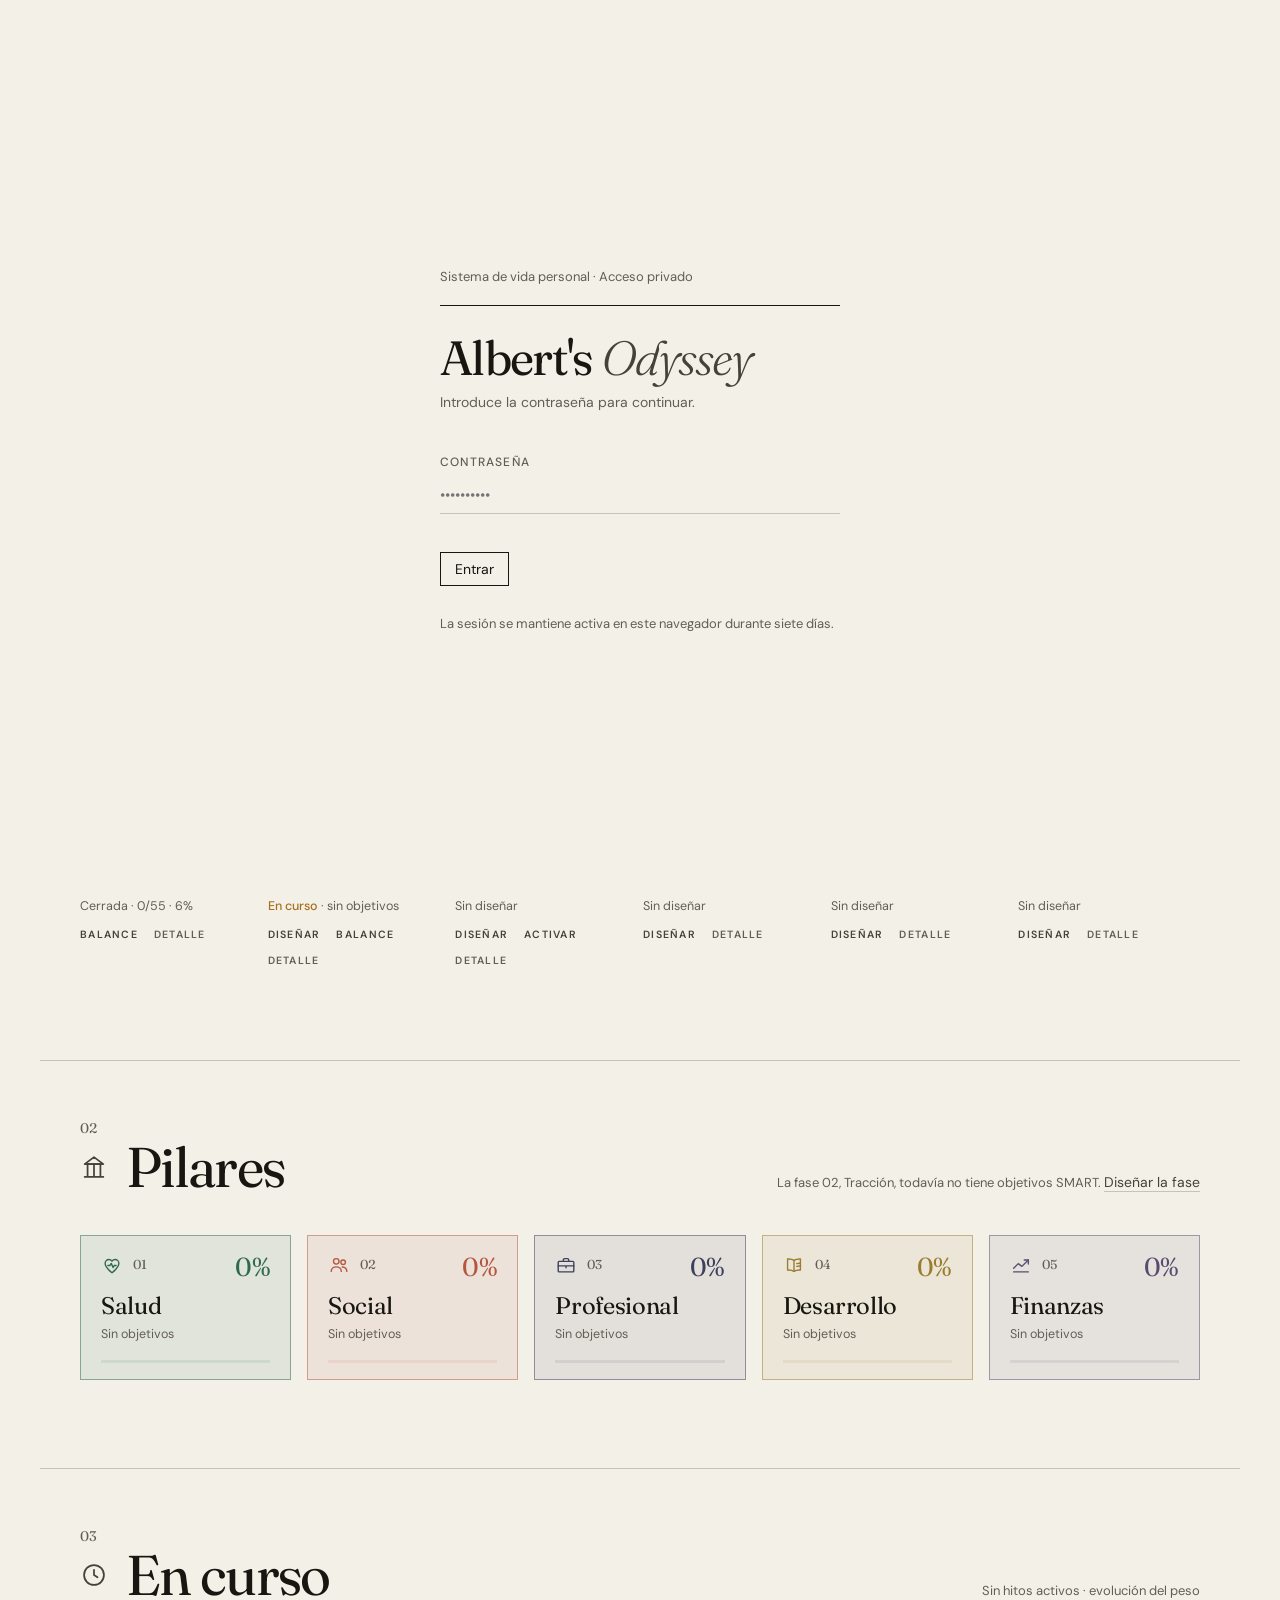
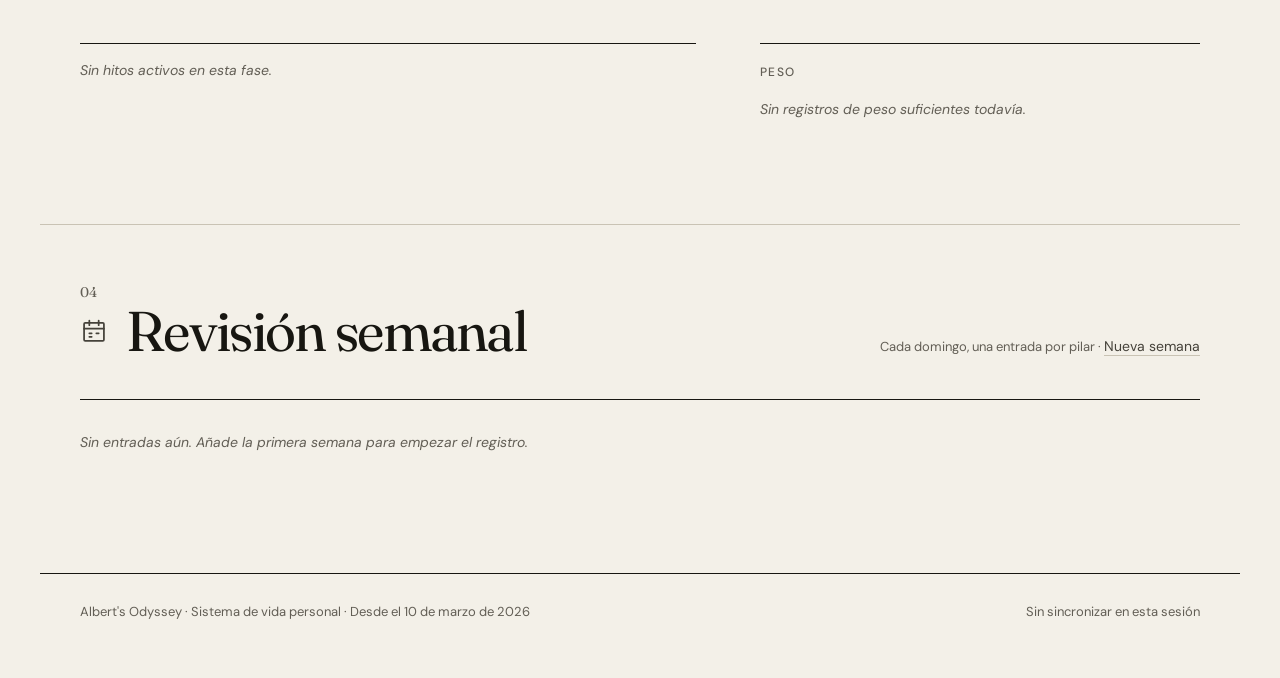
==== commit f2da4917: "Home: iconos lineales y color de pilar (tarjetas, barra de avance por pilares, hitos, peso, etiqueta" ====
--- a/index.html
+++ b/index.html
@@ -310,6 +310,36 @@
   .login-hint { font-size: 13px; color: var(--ink-3); margin-top: 28px; }
 
   /* ── Responsive ─────────────────────────────────────────── */
+  /* ── Color e iconos ─────────────────────────────────────── */
+  .ico { display: inline-block; width: 1em; height: 1em; vertical-align: -0.12em; }
+  .ico svg { width: 100%; height: 100%; display: block; }
+  .sec-ico { width: 28px; height: 28px; color: var(--ink-2); align-self: center; flex-shrink: 0; }
+  .sec-ico svg { width: 28px; height: 28px; display: block; }
+  .pillar-card { background: color-mix(in srgb, var(--pillar-color) 9%, var(--paper)); border-color: color-mix(in srgb, var(--pillar-color) 55%, var(--paper)); }
+  .pillar-card:hover { background: color-mix(in srgb, var(--pillar-color) 15%, var(--paper)); }
+  .pillar-card.active { background: color-mix(in srgb, var(--pillar-color) 15%, var(--paper)); border-color: var(--pillar-color); }
+  .pc-left { display: flex; align-items: center; gap: 10px; }
+  .pc-ico { width: 22px; height: 22px; color: var(--pillar-color); }
+  .pc-ico svg { width: 22px; height: 22px; display: block; }
+  .pr-pct { color: var(--pillar-color); }
+  .pr-bar { background: color-mix(in srgb, var(--pillar-color) 18%, var(--paper)); }
+  .hito .g { border-color: var(--pc, var(--ink-3)); }
+  .hito.done .g { background: var(--pc, var(--ink)); border-color: var(--pc, var(--ink)); }
+  .hito.active .g { border-color: var(--pc, var(--ink)); box-shadow: inset 0 0 0 2px var(--paper), inset 0 0 0 10px var(--pc, var(--ink)); }
+  .detail-ttl { display: flex; align-items: center; gap: 12px; }
+  .dt-ico { width: 26px; height: 26px; color: var(--pc, var(--ink)); }
+  .dt-ico svg { width: 26px; height: 26px; display: block; }
+  .mast-prog-bar { display: flex; overflow: hidden; }
+  .mast-prog-bar i { display: block; height: 4px; width: 0; flex-shrink: 0; }
+  .mast-prog-leg { display: flex; flex-wrap: wrap; gap: 6px 18px; margin-top: 10px; font-size: 12px; color: var(--ink-3); }
+  .mast-prog-leg b { color: var(--ink); font-weight: 500; }
+  .dot { display: inline-block; width: 7px; height: 7px; border-radius: 50%; margin-right: 7px; position: relative; top: -1px; }
+  .wr-feat-meta { display: flex; flex-wrap: wrap; gap: 6px 16px; }
+  .wtag { white-space: nowrap; }
+  .weight-hd .label { display: flex; align-items: center; gap: 8px; }
+  .weight-hd .label .ico { width: 16px; height: 16px; color: #2D6A4F; }
+  .detail-panel .obj-badge { color: var(--pc, var(--ink)); }
+  .detail-panel .obj-bar-fill { background: var(--pc, var(--ink)); }
   @media (max-width: 1320px) { .sec-num { position: static; } }
   @media (max-width: 1240px) { h1 { font-size: 11.5vw; } }
   @media (max-width: 1100px) {
@@ -397,7 +427,8 @@
     </div>
     <div class="mast-prog">
       <div class="mast-prog-hd"><span class="label" id="progLbl">Avance global de la fase</span><span class="mast-prog-pct num" id="progPct">0%</span></div>
-      <div class="mast-prog-bar"><i id="progFill"></i></div>
+      <div class="mast-prog-bar" id="progBar"></div>
+      <div class="mast-prog-leg" id="progLeg"></div>
     </div>
   </div>
 </section>
@@ -406,6 +437,7 @@
   <div class="wrap">
     <span class="sec-num">01</span>
     <div class="sec-head">
+      <span class="sec-ico" aria-hidden="true"><svg viewBox="0 0 24 24" fill="none" stroke="currentColor" stroke-width="1.5" stroke-linecap="round" stroke-linejoin="round"><circle cx="6" cy="18" r="2.5"/><circle cx="18" cy="6" r="2.5"/><path d="M8.5 18H14a3 3 0 0 0 0-6H10a3 3 0 0 1 0-6h5.5"/></svg></span>
       <h2>Hoja de ruta</h2>
       <div class="sec-meta meta">Seis fases de seis meses, de marzo de 2026 a marzo de 2029</div>
     </div>
@@ -418,6 +450,7 @@
   <div class="wrap">
     <span class="sec-num">02</span>
     <div class="sec-head">
+      <span class="sec-ico" aria-hidden="true"><svg viewBox="0 0 24 24" fill="none" stroke="currentColor" stroke-width="1.5" stroke-linecap="round" stroke-linejoin="round"><path d="M4 20.5h16M5 9.5h14M6.5 9.5v11M12 9.5v11M17.5 9.5v11"/><path d="M12 3.5l8 6H4l8-6z"/></svg></span>
       <h2>Pilares</h2>
       <div class="sec-meta meta" id="pilIntro"></div>
     </div>
@@ -437,6 +470,7 @@
   <div class="wrap">
     <span class="sec-num">03</span>
     <div class="sec-head">
+      <span class="sec-ico" aria-hidden="true"><svg viewBox="0 0 24 24" fill="none" stroke="currentColor" stroke-width="1.5" stroke-linecap="round" stroke-linejoin="round"><circle cx="12" cy="12" r="8.5"/><path d="M12 7.5V12l3 2"/></svg></span>
       <h2>En curso</h2>
       <div class="sec-meta meta">Hitos activos y evolución del peso</div>
     </div>
@@ -451,6 +485,7 @@
   <div class="wrap">
     <span class="sec-num">04</span>
     <div class="sec-head">
+      <span class="sec-ico" aria-hidden="true"><svg viewBox="0 0 24 24" fill="none" stroke="currentColor" stroke-width="1.5" stroke-linecap="round" stroke-linejoin="round"><rect x="3.5" y="5" width="17" height="15.5" rx="1"/><path d="M3.5 10h17M8 3v4M16 3v4"/><path d="M8 14h2M14 14h2M8 17h2"/></svg></span>
       <h2>Revisión semanal</h2>
       <div class="sec-meta meta"><span id="wkMeta"></span></div>
     </div>
@@ -638,8 +673,13 @@
 const STATUS_LABEL={done:'Completado',active:'En curso',pending:'Pendiente'};
 const STATUS_COLOR={done:'#171611',active:'#171611',pending:'#C9C3B4'};
 function isLate(m){if(m.status==='done')return false;const d=dueDate(m.date);return !!(d&&d<new Date());}
+const ICONS={"salud": "<svg viewBox=\"0 0 24 24\" fill=\"none\" stroke=\"currentColor\" stroke-width=\"1.5\" stroke-linecap=\"round\" stroke-linejoin=\"round\"><path d=\"M12 20.5C7 16.6 4.5 13.7 4.5 10.2 4.5 7.9 6.3 6 8.6 6c1.4 0 2.6.7 3.4 1.8C12.8 6.7 14 6 15.4 6c2.3 0 4.1 1.9 4.1 4.2 0 3.5-2.5 6.4-7.5 10.3z\"/><path d=\"M7.5 12.5h2.3l1.4-2.3 1.9 4.6 1.4-2.3h2\"/></svg>", "social": "<svg viewBox=\"0 0 24 24\" fill=\"none\" stroke=\"currentColor\" stroke-width=\"1.5\" stroke-linecap=\"round\" stroke-linejoin=\"round\"><circle cx=\"9\" cy=\"8\" r=\"3\"/><path d=\"M3.5 19c0-3 2.5-5 5.5-5s5.5 2 5.5 5\"/><circle cx=\"16.5\" cy=\"9\" r=\"2.5\"/><path d=\"M15.5 14.2c2.9.2 5 2.1 5 4.8\"/></svg>", "profesional": "<svg viewBox=\"0 0 24 24\" fill=\"none\" stroke=\"currentColor\" stroke-width=\"1.5\" stroke-linecap=\"round\" stroke-linejoin=\"round\"><rect x=\"3.5\" y=\"8\" width=\"17\" height=\"11.5\" rx=\"1\"/><path d=\"M9 8V6.5A1.5 1.5 0 0 1 10.5 5h3A1.5 1.5 0 0 1 15 6.5V8M3.5 13h17M12 13v2\"/></svg>", "desarrollo": "<svg viewBox=\"0 0 24 24\" fill=\"none\" stroke=\"currentColor\" stroke-width=\"1.5\" stroke-linecap=\"round\" stroke-linejoin=\"round\"><path d=\"M12 7c-1.6-1.2-3.8-1.6-7-1.5v12c3.2-.1 5.4.3 7 1.5 1.6-1.2 3.8-1.6 7-1.5v-12c-3.2-.1-5.4.3-7 1.5z\"/><path d=\"M12 7v12\"/><path d=\"M15 10.5c1.2-.3 2.3-.4 3.5-.4M15 13.5c1.2-.3 2.3-.4 3.5-.4\"/></svg>", "finanzas": "<svg viewBox=\"0 0 24 24\" fill=\"none\" stroke=\"currentColor\" stroke-width=\"1.5\" stroke-linecap=\"round\" stroke-linejoin=\"round\"><path d=\"M4 19.5h16\"/><path d=\"M4 15.5l5-5 4 3 7-7\"/><path d=\"M15.5 6.5H20V11\"/></svg>", "ruta": "<svg viewBox=\"0 0 24 24\" fill=\"none\" stroke=\"currentColor\" stroke-width=\"1.5\" stroke-linecap=\"round\" stroke-linejoin=\"round\"><circle cx=\"6\" cy=\"18\" r=\"2.5\"/><circle cx=\"18\" cy=\"6\" r=\"2.5\"/><path d=\"M8.5 18H14a3 3 0 0 0 0-6H10a3 3 0 0 1 0-6h5.5\"/></svg>", "pilares": "<svg viewBox=\"0 0 24 24\" fill=\"none\" stroke=\"currentColor\" stroke-width=\"1.5\" stroke-linecap=\"round\" stroke-linejoin=\"round\"><path d=\"M4 20.5h16M5 9.5h14M6.5 9.5v11M12 9.5v11M17.5 9.5v11\"/><path d=\"M12 3.5l8 6H4l8-6z\"/></svg>", "curso": "<svg viewBox=\"0 0 24 24\" fill=\"none\" stroke=\"currentColor\" stroke-width=\"1.5\" stroke-linecap=\"round\" stroke-linejoin=\"round\"><circle cx=\"12\" cy=\"12\" r=\"8.5\"/><path d=\"M12 7.5V12l3 2\"/></svg>", "semanal": "<svg viewBox=\"0 0 24 24\" fill=\"none\" stroke=\"currentColor\" stroke-width=\"1.5\" stroke-linecap=\"round\" stroke-linejoin=\"round\"><rect x=\"3.5\" y=\"5\" width=\"17\" height=\"15.5\" rx=\"1\"/><path d=\"M3.5 10h17M8 3v4M16 3v4\"/><path d=\"M8 14h2M14 14h2M8 17h2\"/></svg>", "peso": "<svg viewBox=\"0 0 24 24\" fill=\"none\" stroke=\"currentColor\" stroke-width=\"1.5\" stroke-linecap=\"round\" stroke-linejoin=\"round\"><path d=\"M4 15a8 8 0 0 1 16 0\"/><path d=\"M12 15l3.5-4\"/><path d=\"M3 18h18\"/></svg>"};
+function ico(k){return ICONS[k]||'';}
+function renderProgBar(){const bar=document.getElementById('progBar'),leg=document.getElementById('progLeg');if(!bar)return;const ps=MODEL.filter(p=>p.objectives.length),n=ps.length;bar.innerHTML=ps.map(p=>{const v=calcPillarPct(p);return `<i style="background:${p.color};width:${n?(v/n).toFixed(2):0}%" title="${p.name} ${v}%"></i>`;}).join('');leg.innerHTML=ps.map(p=>`<span><i class="dot" style="background:${p.color}"></i>${p.name} <b>${calcPillarPct(p)}%</b></span>`).join('');}
+const WR_TAGS=[['deporte','Deporte','salud'],['nutricion','Nutrición','salud'],['trabajo','Gobelas','profesional'],['finanzas','Finanzas','finanzas'],['desarrollo','Desarrollo','desarrollo'],['social','Social','social'],['hitos','Hitos',null]];
+function wrTags(f){return WR_TAGS.filter(t=>f[t[0]]).map(t=>{const p=t[2]?PILLARS.find(x=>x.id===t[2]):null;return '<span class="wtag"><i class="dot" style="background:'+(p?p.color:'var(--ink)')+'"></i>'+t[1]+'</span>';}).join('');}
 function pillarTag(id){const p=PILLARS.find(x=>x.id===id);return p?`<span class="ptag" style="color:${p.color}">${p.name}</span>`:'';}
-function hitoHTML(m,pid){const late=isLate(m);const cls=late?'late':m.status;const meta=(pid?pillarTag(pid):'')+(late?'vencido · ':'')+esc(fmtFree(m.date||''))+(m.status==='done'?' · hecho':'');return `<div class="hito ${cls}"><span class="g"></span><div class="title">${esc(m.title)}</div><div class="m">${meta}</div></div>`;}
+function hitoHTML(m,pid){const late=isLate(m);const cls=late?'late':m.status;const pp=pid?PILLARS.find(x=>x.id===pid):null;const meta=(pid?pillarTag(pid):'')+(late?'vencido · ':'')+esc(fmtFree(m.date||''))+(m.status==='done'?' · hecho':'');return `<div class="hito ${cls}"${pp?` style="--pc:${pp.color}"`:''}><span class="g"></span><div class="title">${esc(m.title)}</div><div class="m">${meta}</div></div>`;}
 
 const calcObjPct=obj=>{const t=obj.milestones.length;if(!t)return 0;const d=obj.milestones.filter(m=>m.status==='done').length,a=obj.milestones.filter(m=>m.status==='active').length;return Math.round((d+a*0.5)/t*100);};
 const calcPillarPct=p=>{if(!p.objectives.length)return 0;const v=p.objectives.map(calcObjPct);return Math.round(v.reduce((a,b)=>a+b,0)/v.length);};
@@ -721,7 +761,7 @@
     card.style.setProperty('--pillar-color',p.color);
     card.onclick=()=>openDetail(p.id);
     const sub=p.objectives.length?`${done} de ${total} hitos · ${act} en curso`:'Sin objetivos';
-    card.innerHTML=`<div class="pc-top"><span class="pr-idx">${pad2(i+1)}</span><span class="pr-pct">${pct}%</span></div><div class="pr-name">${p.name}</div><div class="pr-sub">${sub}</div><div class="pr-bar"><i style="background:${p.color}" data-t="${pct}"></i></div>`;
+    card.innerHTML=`<div class="pc-top"><span class="pc-left"><span class="pc-ico" aria-hidden="true">${ico(p.id)}</span><span class="pr-idx">${pad2(i+1)}</span></span><span class="pr-pct">${pct}%</span></div><div class="pr-name">${p.name}</div><div class="pr-sub">${sub}</div><div class="pr-bar"><i style="background:${p.color}" data-t="${pct}"></i></div>`;
     grid.appendChild(card);
   });
   const ph=phaseById(CUR);document.getElementById('pilIntro').innerHTML=phaseDesigned(CUR)?`Cinco frentes con <b>${totalObj}</b> objetivos SMART para la fase ${pad2(phaseIndex(CUR)+1)}, ${esc(ph.name)}. El porcentaje pondera cada objetivo por igual y cuenta los hitos en curso a la mitad.`:`La fase ${pad2(phaseIndex(CUR)+1)}, ${esc(ph.name)}, todavía no tiene objetivos SMART. <button class="txt-btn" onclick="openPhaseEditor('${CUR}')">Diseñar la fase</button>`;
@@ -734,7 +774,7 @@
   activeId=id;
   document.querySelectorAll('.pillar-card').forEach(c=>c.classList.remove('active'));
   document.getElementById('card-'+id).classList.add('active');
-  document.getElementById('detailTtl').textContent=p.name;
+  document.getElementById('detailTtl').innerHTML='<span class="dt-ico" aria-hidden="true">'+ico(p.id)+'</span>'+esc(p.name);document.getElementById('detailPanel').style.setProperty('--pc',p.color);
   document.getElementById('detailSub').textContent=p.objectives.length+' objetivos · '+p.objectives.reduce((a,o)=>a+o.milestones.length,0)+' hitos en total';
   const body=document.getElementById('detailBody');body.innerHTML='';
   body.style.setProperty('--pillar-color',p.color);
@@ -780,9 +820,9 @@
   const weeksAgo=Math.floor((new Date()-new Date(last.d+'T12:00:00'))/(7*24*60*60*1000));
   let grid='';for(let v=lo+2;v<=hi;v+=2){const yy=y(v).toFixed(1);grid+=`<line x1="${padL}" x2="${W-padR}" y1="${yy}" y2="${yy}" stroke="#DDD8CB" stroke-width="1"/><text x="${W-padR+10}" y="${(+yy+4).toFixed(1)}" font-size="12" fill="#625E55">${v}</text>`;}
   const yB=y(lo).toFixed(1);
-  const dots=pts.map(p=>`<circle cx="${x(p.d).toFixed(1)}" cy="${y(p.kg).toFixed(1)}" r="3" fill="#F3F0E8" stroke="#171611" stroke-width="1.5"/>`).join('');
-  el.innerHTML=`<div class="weight-hd"><div><span class="label">Peso</span><div class="weight-now num">${fmtKg(last.kg)}<small>kg</small></div></div><div class="weight-delta"><b>${delta>0?'+':delta<0?'−':''}${fmtKg(Math.abs(delta))} kg</b> desde el ${fmtDay(first.d)}<br>${toGo>0?'<b>'+fmtKg(toGo)+' kg</b> por encima del objetivo':'Objetivo de '+WEIGHT_TARGET+' kg alcanzado'}</div></div>
-  <svg viewBox="0 0 ${W} ${H}" xmlns="http://www.w3.org/2000/svg" aria-label="Evolución del peso">${grid}<line x1="${padL}" x2="${W-padR}" y1="${yB}" y2="${yB}" stroke="#171611" stroke-width="1"/><text x="${W-padR+10}" y="${(+yB+4).toFixed(1)}" font-size="12" fill="#171611" font-weight="500">${lo}</text><path d="${path}" fill="none" stroke="#171611" stroke-width="1.75" stroke-linejoin="round" stroke-linecap="round"/>${dots}</svg>
+  const dots=pts.map(p=>`<circle cx="${x(p.d).toFixed(1)}" cy="${y(p.kg).toFixed(1)}" r="3" fill="#F3F0E8" stroke="#2D6A4F" stroke-width="1.5"/>`).join('');
+  el.innerHTML=`<div class="weight-hd"><div><span class="label"><span class="ico" aria-hidden="true">${ico('peso')}</span>Peso</span><div class="weight-now num">${fmtKg(last.kg)}<small>kg</small></div></div><div class="weight-delta"><b>${delta>0?'+':delta<0?'−':''}${fmtKg(Math.abs(delta))} kg</b> desde el ${fmtDay(first.d)}<br>${toGo>0?'<b>'+fmtKg(toGo)+' kg</b> por encima del objetivo':'Objetivo de '+WEIGHT_TARGET+' kg alcanzado'}</div></div>
+  <svg viewBox="0 0 ${W} ${H}" xmlns="http://www.w3.org/2000/svg" aria-label="Evolución del peso">${grid}<line x1="${padL}" x2="${W-padR}" y1="${yB}" y2="${yB}" stroke="#171611" stroke-width="1"/><text x="${W-padR+10}" y="${(+yB+4).toFixed(1)}" font-size="12" fill="#171611" font-weight="500">${lo}</text><path d="${path} L${x(last.d).toFixed(1)} ${yB} L${x(first.d).toFixed(1)} ${yB} Z" fill="#2D6A4F" opacity=".09"/><path d="${path}" fill="none" stroke="#2D6A4F" stroke-width="1.75" stroke-linejoin="round" stroke-linecap="round"/>${dots}</svg>
   <div class="weight-foot"><span>${fmtDay(first.d)}</span><span>${fmtDay(mid.d)}</span><span>${fmtDay(last.d)}</span></div>
   <div class="weight-note">La línea base es el objetivo de ${WEIGHT_TARGET} kg para septiembre de 2026.${weeksAgo>=2?' Sin registros desde el '+fmtDay(last.d)+', hace '+weeksAgo+' semanas.':''}</div>`;
 }
@@ -799,7 +839,7 @@
   document.getElementById('dayLabel').textContent=dateStr.charAt(0).toUpperCase()+dateStr.slice(1)+' · Día '+days+' · Fase '+pad2(ci+1)+' de '+pad2(PHASES.length)+', '+ph.name;
   const s=phaseStats(CUR);
   document.getElementById('figHitos').innerHTML=s.done+'<small>/'+s.total+'</small>';
-  document.getElementById('progLbl').textContent='Avance global de la fase '+pad2(ci+1)+', '+ph.name+(s.total?' · '+s.done+' hitos hechos y '+s.act+' en curso de '+s.total:'');document.getElementById('progPct').textContent=s.pct+'%';setTimeout(function(){document.getElementById('progFill').style.width=s.pct+'%';},150);
+  document.getElementById('progLbl').textContent='Avance global de la fase '+pad2(ci+1)+', '+ph.name+(s.total?' · '+s.done+' hitos hechos y '+s.act+' en curso de '+s.total:'');document.getElementById('progPct').textContent=s.pct+'%';renderProgBar();
   document.getElementById('figLbl').innerHTML=s.total?('Hitos completados de la fase '+pad2(ci+1)+', '+esc(ph.name)+'. Cuenta solo los marcados como hechos; <b>'+s.act+'</b> más están en curso y el avance ponderado es del <b>'+s.pct+'%</b>.'):('La fase '+pad2(ci+1)+', '+esc(ph.name)+', aún no tiene objetivos diseñados.');
 }
 
@@ -883,7 +923,7 @@
   var html='';
   if(weeksAgo>=2){var wk=Math.floor((now-START_DATE)/(7*24*60*60*1000))+1;html+='<div class="wr-row missing" style="border-top:1px solid var(--ink)"><div class="wr-date">'+now.getDate()+' '+MESES_CORTOS[now.getMonth()]+'<small>semana '+wk+' · '+now.getFullYear()+'</small></div><div class="wr-preview empty"><span class="attn">Sin registro esta semana.</span> Han pasado '+weeksAgo+' semanas desde la última revisión, el '+fmtDay(lastD)+'. <button class="txt-btn" onclick="wrOpenNew()">Escribir la revisión</button></div></div>';}
   var f=entries[0];var fd=new Date(f.date+'T12:00:00');var fp=wrPreview(f);
-  html+='<div class="wr-feat" onclick="wrOpenRead(\''+f.id+'\')"'+(weeksAgo>=2?' style="border-top:none"':'')+'><div><div class="wr-feat-date">'+fd.getDate()+' '+MESES_CORTOS[fd.getMonth()]+' '+fd.getFullYear()+'<small>Última revisión · semana '+(f.weekNum||'—')+(parseKg(f.peso)?' · '+fmtKg(parseKg(f.peso))+' kg':'')+'</small></div></div><div><div class="wr-feat-text">'+(fp?esc(firstSentences(fp,330)):'<i>Sin notas en esta semana</i>')+'</div><div class="wr-feat-meta">'+[f.deporte&&'Deporte',f.nutricion&&'Nutrición',f.trabajo&&'Gobelas',f.finanzas&&'Finanzas',f.desarrollo&&'Desarrollo',f.social&&'Social',f.hitos&&'Hitos'].filter(Boolean).join(' · ')+'</div></div></div>';
+  html+='<div class="wr-feat" onclick="wrOpenRead(\''+f.id+'\')"'+(weeksAgo>=2?' style="border-top:none"':'')+'><div><div class="wr-feat-date">'+fd.getDate()+' '+MESES_CORTOS[fd.getMonth()]+' '+fd.getFullYear()+'<small>Última revisión · semana '+(f.weekNum||'—')+(parseKg(f.peso)?' · '+fmtKg(parseKg(f.peso))+' kg':'')+'</small></div></div><div><div class="wr-feat-text">'+(fp?esc(firstSentences(fp,330)):'<i>Sin notas en esta semana</i>')+'</div><div class="wr-feat-meta">'+wrTags(f)+'</div></div></div>';
   var rest=entries.slice(1);var shown=wrShowAll?rest:rest.slice(0,WR_LIMIT);
   html+='<div class="wr-list">'+shown.map(function(e){var d=new Date(e.date+'T12:00:00');var preview=wrPreview(e);return '<div class="wr-row" onclick="wrOpenRead(this.dataset.id)" data-id="'+e.id+'"><div class="wr-date">'+d.getDate()+' '+MESES_CORTOS[d.getMonth()]+'<small>semana '+(e.weekNum||'—')+' · '+d.getFullYear()+'</small></div><div class="wr-preview'+(preview?'':' empty')+'">'+(preview?esc(firstSentences(preview,170)):'Sin notas en esta semana')+'</div></div>';}).join('')+'</div>';
   if(rest.length>WR_LIMIT)html+='<div class="wr-more"><button class="txt-btn" onclick="wrToggleAll()">'+(wrShowAll?'Mostrar solo las últimas '+WR_LIMIT:'Ver las '+entries.length+' semanas')+'</button></div>';
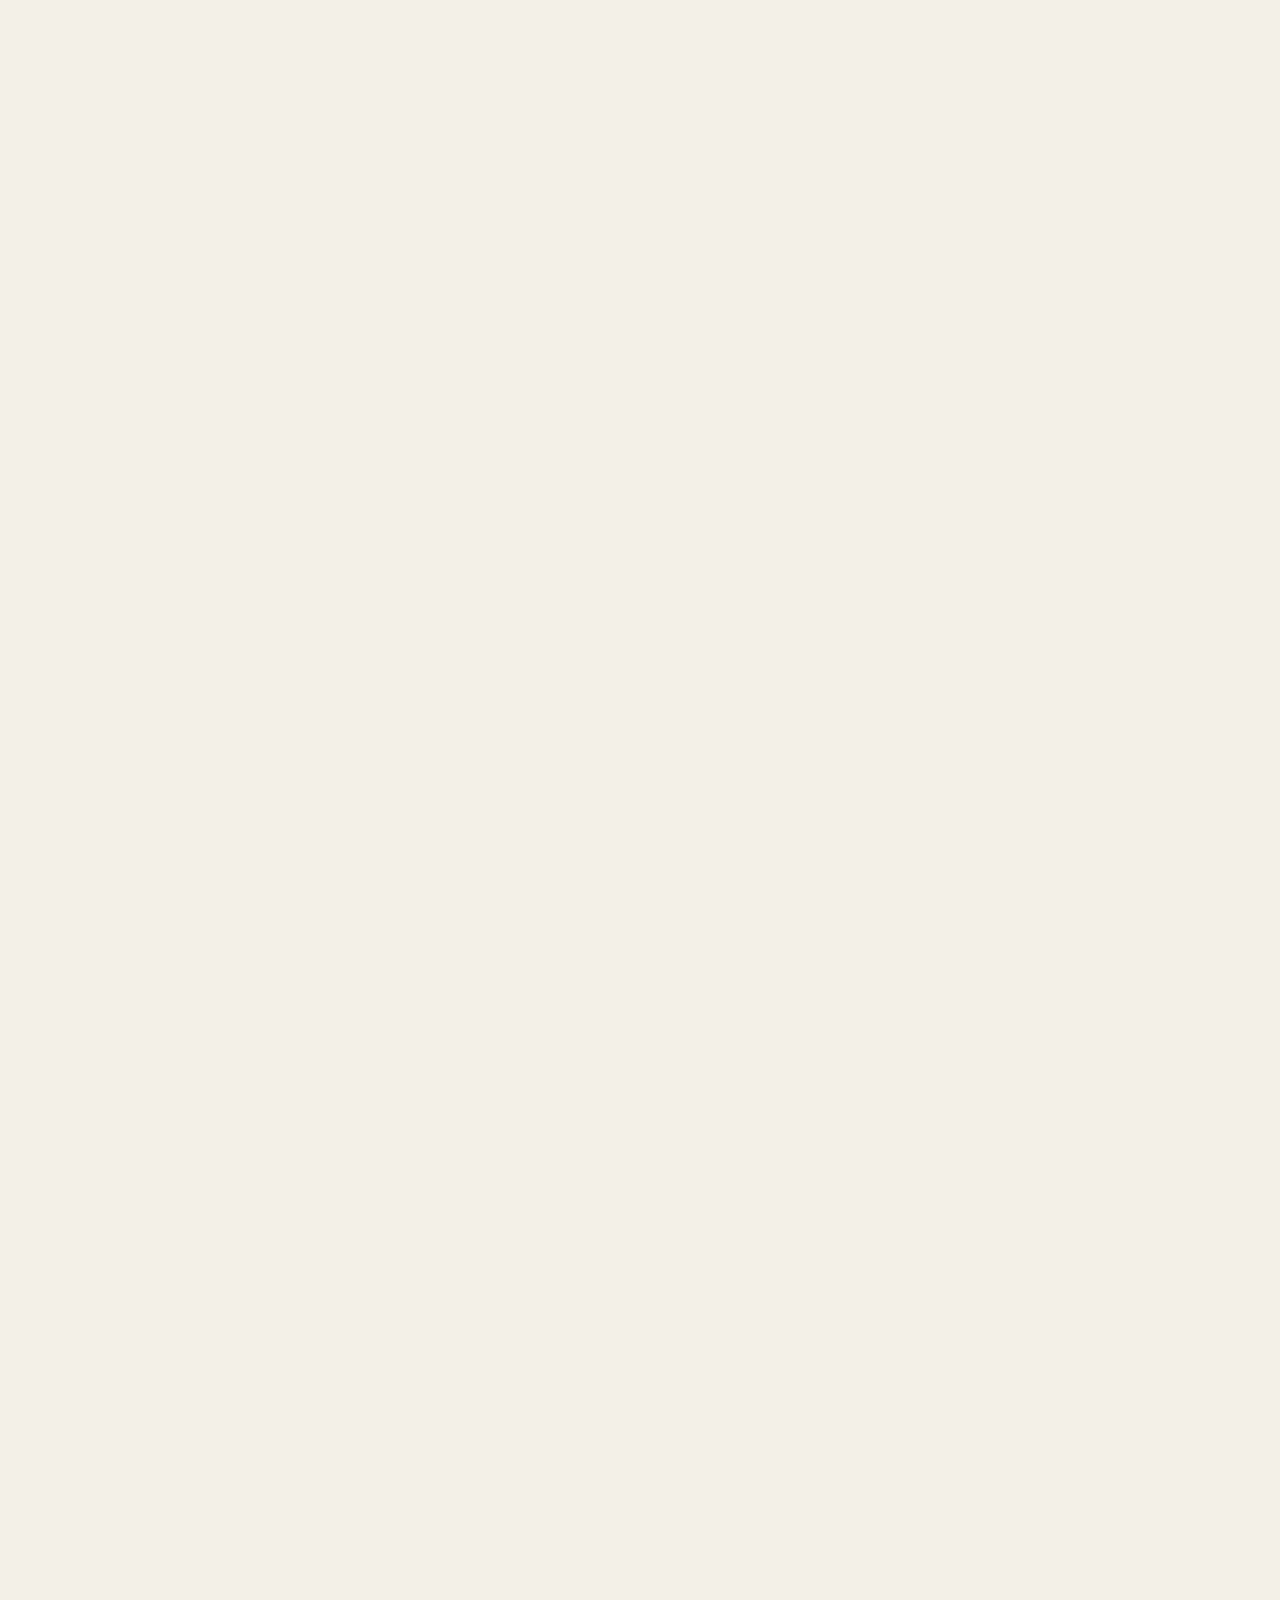
==== commit e7762530: "Firebase: acceso con correo y contraseña y sincronización de datos en Firestore; retirado el sync po" ====
--- a/index.html
+++ b/index.html
@@ -380,23 +380,11 @@
     .strip { grid-template-columns: repeat(2, 1fr); }
   }
 </style>
+<style>body.auth-pending>*:not(#loginScreen){visibility:hidden}</style>
+<script>setTimeout(function(){if(document.body&&document.body.classList.contains('auth-pending')&&!document.getElementById('loginScreen')){var d=document.createElement('div');d.id='loginScreen';d.style.cssText='position:fixed;inset:0;display:flex;align-items:center;justify-content:center;padding:24px;font:15px/1.5 system-ui,sans-serif;color:#45423A;text-align:center;background:#F3F0E8';d.textContent='No se ha podido cargar el acceso. Comprueba la conexión y recarga la página.';document.body.appendChild(d);}},8000);</script>
 </head>
-<body>
-
-<div id="loginScreen">
-  <div class="login">
-    <div class="dateline">Sistema de vida personal · Acceso privado</div>
-    <div class="login-logo">Albert's <em>Odyssey</em></div>
-    <div class="login-sub">Introduce la contraseña para continuar.</div>
-    <div class="field">
-      <label for="loginInput">Contraseña</label>
-      <input type="password" class="input" id="loginInput" placeholder="••••••••••" onkeydown="if(event.key==='Enter') loginSubmit()" autocomplete="current-password">
-    </div>
-    <div class="login-error" id="loginError"></div>
-    <div class="actions"><button class="line-btn login-btn" onclick="loginSubmit()">Entrar</button></div>
-    <div class="login-hint">La sesión se mantiene activa en este navegador durante siete días.</div>
-  </div>
-</div>
+<body class="auth-pending">
+
 
 <header class="top" id="topbar">
   <div class="wrap">
@@ -496,7 +484,7 @@
 <footer>
   <div class="wrap">
     <span>Albert's Odyssey · Sistema de vida personal · Desde el 10 de marzo de 2026</span>
-    <span class="sync-status" id="syncStatus">Sin sincronizar en esta sesión</span>
+    <span class="sync-status" id="syncStatus">Conectando con la nube…</span>
   </div>
 </footer>
 
@@ -530,7 +518,7 @@
 <div class="overlay center" id="ghSyncOverlay" onclick="if(event.target===this)ghSyncCloseConfig()">
   <div class="sheet narrow">
     <div class="sheet-hdr">
-      <div><div class="sheet-ttl">Sincronizar</div><div class="sheet-sub">Mueve tus datos entre dispositivos por archivo o mediante GitHub</div></div>
+      <div><div class="sheet-ttl">Sincronizar</div><div class="sheet-sub">Copia de seguridad por archivo y estado de la cuenta</div></div>
       <button class="txt-btn" onclick="ghSyncCloseConfig()">Cerrar</button>
     </div>
     <div class="sheet-body">
@@ -539,30 +527,14 @@
         <button class="sync-action" onclick="document.getElementById('importFile').click()"><b>Importar</b><span>Carga en este navegador un archivo exportado en otro dispositivo.</span></button>
         <input type="file" id="importFile" accept="application/json,.json" style="display:none" onchange="importData(this)">
       </div>
-      <div class="info">El archivo exportado contiene hitos, revisiones, ciudades, países, libros, frases y notas. Al importar se sustituyen los datos de este navegador por los del archivo. Es la forma de mover la información entre ordenadores y móvil sin contraseñas.</div>
+      <div class="info">El archivo exportado contiene hitos, revisiones, ciudades, países, libros, frases y notas. Al importar se sustituyen los datos de este navegador por los del archivo. Con la sesión iniciada no hace falta para el día a día: sirve como copia de seguridad.</div>
       <div class="msg ok" id="ioOk"></div>
       <div class="msg err" id="ioErr"></div>
-      <span class="label" style="margin-top:8px">Copia en GitHub</span>
+      <span class="label" style="margin-top:8px">Cuenta y nube</span>
+      <div class="info">Has entrado como <strong id="acctEmail"></strong>. Todo lo que guardas en cualquier dispositivo se sincroniza solo con la nube; el archivo es una copia de seguridad.</div>
       <div class="sync-actions">
-        <button class="sync-action" onclick="ghSyncUpload()"><b>Subir</b><span>Guarda en GitHub el estado actual de este navegador.</span></button>
-        <button class="sync-action" onclick="ghSyncDownload()"><b>Bajar</b><span>Sustituye los datos locales por la última copia guardada.</span></button>
-      </div>
-      <div class="info">
-        Necesitas un <strong>Personal Access Token</strong> de GitHub con permiso <code>repo</code>. Se crea en github.com, Settings, Developer settings, Personal access tokens, Tokens (classic). El token se guarda solo en este navegador.
-      </div>
-      <div class="field">
-        <label for="ghToken">Token de GitHub</label>
-        <input type="password" class="input" id="ghToken" placeholder="ghp_xxxxxxxxxxxxxxxxxxxx">
-      </div>
-      <div class="field">
-        <label for="ghRepo">Repositorio (usuario/repo)</label>
-        <input type="text" class="input" id="ghRepo" placeholder="alirto/alberts-odyssey">
-      </div>
-      <div class="msg ok" id="ghConfigOk">Configuración guardada</div>
-      <div class="msg err" id="ghConfigErr"></div>
-      <div class="actions">
-        <button class="line-btn" onclick="ghSyncSaveConfig()">Guardar configuración</button>
-        <button class="txt-btn" onclick="ghSyncCloseConfig()">Cancelar</button>
+        <button class="sync-action" onclick="aoCloud.forceUpload()"><b>Forzar subida</b><span>Sube a la nube todos los datos de este navegador, sustituyendo los de allí.</span></button>
+        <button class="sync-action" onclick="aoCloud.signOut()"><b>Cerrar sesión</b><span>Borra los datos de este navegador; siguen en la nube.</span></button>
       </div>
     </div>
   </div>
@@ -888,24 +860,14 @@
 
 // ── GITHUB SYNC ─────────────────────────────────────────
 var SYNC_KEYS=['ao_milestones_v1','ao_milestones_v2','ao_phases_v1','ao_weekly_v1','ao_peso_v1','ao_countries_v1','ao_finanzas_v1','ao_diary_v1','ao_cities_v1','ao_neural_v1','ao_frases_v1','ao_pending_books_v1','ao_book_notes','ao_user_books','ao_session_v1'];
-var GH_TOKEN_KEY='ao_gh_token';
-var GH_REPO_KEY='ao_gh_repo';
-var GH_FILE='data/sync.json';
-
-function ghGetConfig(){return{token:localStorage.getItem(GH_TOKEN_KEY)||'',repo:localStorage.getItem(GH_REPO_KEY)||'alirto/alberts-odyssey'};}
-function ghSyncConfig(){var cfg=ghGetConfig();document.getElementById('ghToken').value=cfg.token;document.getElementById('ghRepo').value=cfg.repo;document.getElementById('ghConfigOk').style.display='none';document.getElementById('ghConfigErr').style.display='none';document.getElementById('ghSyncOverlay').classList.add('open');}
+function ghSyncConfig(){document.getElementById('ghSyncOverlay').classList.add('open');var ae=document.getElementById('acctEmail');if(ae&&window.aoCloud)ae.textContent=aoCloud.email();}
 function ghSyncCloseConfig(){document.getElementById('ghSyncOverlay').classList.remove('open');}
-function ghSyncSaveConfig(){var token=document.getElementById('ghToken').value.trim();var repo=document.getElementById('ghRepo').value.trim();var errEl=document.getElementById('ghConfigErr');var okEl=document.getElementById('ghConfigOk');errEl.style.display='none';okEl.style.display='none';if(!token||!repo){errEl.textContent='Rellena el token y el repositorio.';errEl.style.display='block';return;}localStorage.setItem(GH_TOKEN_KEY,token);localStorage.setItem(GH_REPO_KEY,repo);okEl.style.display='block';setTimeout(function(){ghSyncCloseConfig();setSyncStatus('Sincronización configurada','ok');},1000);}
 function setSyncStatus(msg,cls){var el=document.getElementById('syncStatus');el.textContent=msg;el.className='sync-status'+(cls?' '+cls:'');}
-function ghCollectData(){var data={v:2,ts:Date.now(),d:{}};SYNC_KEYS.forEach(function(key){var val=localStorage.getItem(key);if(val)data.d[key]=val;});return data;}
-async function ghGetFileSha(cfg){try{var res=await fetch('https://api.github.com/repos/'+cfg.repo+'/contents/'+GH_FILE,{headers:{'Authorization':'token '+cfg.token,'Accept':'application/vnd.github.v3+json'}});if(res.status===404)return null;if(!res.ok)return null;var json=await res.json();return json.sha||null;}catch(e){return null;}}
-async function ghSyncUpload(){var cfg=ghGetConfig();if(!cfg.token){setSyncStatus('Configura el token antes de subir','err');return;}setSyncStatus('Subiendo...','');var data=ghCollectData();var content=btoa(unescape(encodeURIComponent(JSON.stringify(data,null,2))));var sha=await ghGetFileSha(cfg);var body={message:'Sync: '+new Date().toISOString(),content:content};if(sha)body.committer={name:'Albert Sync',email:'sync@alberts-odyssey.local'};if(sha)body.sha=sha;try{var res=await fetch('https://api.github.com/repos/'+cfg.repo+'/contents/'+GH_FILE,{method:'PUT',headers:{'Authorization':'token '+cfg.token,'Accept':'application/vnd.github.v3+json','Content-Type':'application/json'},body:JSON.stringify(body)});if(res.ok){setSyncStatus('Subido a GitHub a las '+new Date().toLocaleTimeString('es-ES',{hour:'2-digit',minute:'2-digit'}),'ok');ghSyncCloseConfig();}else{var err=await res.json();setSyncStatus('Error: '+((err&&err.message)||res.status),'err');}}catch(e){setSyncStatus('Error de red','err');}}
-async function ghSyncDownload(){var cfg=ghGetConfig();if(!cfg.token){setSyncStatus('Configura el token antes de bajar','err');return;}setSyncStatus('Bajando...','');try{var res=await fetch('https://api.github.com/repos/'+cfg.repo+'/contents/'+GH_FILE,{headers:{'Authorization':'token '+cfg.token,'Accept':'application/vnd.github.v3+json'}});if(res.status===404){setSyncStatus('Sin datos en GitHub aún','err');return;}if(!res.ok){setSyncStatus('Error '+res.status,'err');return;}var json=await res.json();var raw=decodeURIComponent(escape(atob(json.content.replace(/\n/g,''))));var data=JSON.parse(raw);if(!data.v||!data.d){setSyncStatus('Archivo inválido','err');return;}Object.entries(data.d).forEach(function(entry){localStorage.setItem(entry[0],entry[1]);});setSyncStatus('Datos restaurados','ok');setTimeout(function(){location.reload();},800);}catch(e){setSyncStatus('Error: '+e.message,'err');}}
 
 // ── EXPORTAR / IMPORTAR POR ARCHIVO ─────────────────────
-function allDataKeys(){var ks=new Set(SYNC_KEYS);for(var i=0;i<localStorage.length;i++){var k=localStorage.key(i);if(k&&k.indexOf('ao_')===0&&k!==GH_TOKEN_KEY&&k!==GH_REPO_KEY)ks.add(k);}return Array.from(ks);}
+function allDataKeys(){var ks=new Set(SYNC_KEYS);for(var i=0;i<localStorage.length;i++){var k=localStorage.key(i);if(k&&k.indexOf('ao_')===0&&k!=='ao_gh_token'&&k!=='ao_gh_repo'&&k!=='ao_session_v1')ks.add(k);}return Array.from(ks);}
 function exportData(){var data={v:2,ts:Date.now(),d:{}};allDataKeys().forEach(function(k){var v=localStorage.getItem(k);if(v!==null)data.d[k]=v;});var blob=new Blob([JSON.stringify(data,null,2)],{type:'application/json'});var a=document.createElement('a');var d=new Date();a.href=URL.createObjectURL(blob);a.download='alberts-odyssey-datos-'+d.getFullYear()+'-'+pad2(d.getMonth()+1)+'-'+pad2(d.getDate())+'.json';document.body.appendChild(a);a.click();setTimeout(function(){URL.revokeObjectURL(a.href);a.remove();},500);var ok=document.getElementById('ioOk');ok.textContent='Archivo exportado con '+Object.keys(data.d).length+' bloques de datos.';ok.style.display='block';document.getElementById('ioErr').style.display='none';}
-function importData(input){var f=input.files&&input.files[0];if(!f)return;var ok=document.getElementById('ioOk'),err=document.getElementById('ioErr');ok.style.display='none';err.style.display='none';var r=new FileReader();r.onload=function(){try{var data=JSON.parse(r.result);if(!data||!data.d||typeof data.d!=='object')throw new Error('El archivo no tiene el formato esperado.');var n=Object.keys(data.d).length;if(!n)throw new Error('El archivo no contiene datos.');if(!confirm('Se van a sustituir los datos de este navegador por los del archivo ('+n+' bloques). ¿Continuar?')){input.value='';return;}Object.keys(data.d).forEach(function(k){if(k.indexOf('ao_')===0&&k!==GH_TOKEN_KEY&&k!==GH_REPO_KEY)localStorage.setItem(k,data.d[k]);});ok.textContent='Datos importados. La página se recargará.';ok.style.display='block';setTimeout(function(){location.reload();},900);}catch(e){err.textContent='No se pudo importar: '+e.message;err.style.display='block';}input.value='';};r.readAsText(f);}
+function importData(input){var f=input.files&&input.files[0];if(!f)return;var ok=document.getElementById('ioOk'),err=document.getElementById('ioErr');ok.style.display='none';err.style.display='none';var r=new FileReader();r.onload=function(){try{var data=JSON.parse(r.result);if(!data||!data.d||typeof data.d!=='object')throw new Error('El archivo no tiene el formato esperado.');var n=Object.keys(data.d).length;if(!n)throw new Error('El archivo no contiene datos.');if(!confirm('Se van a sustituir los datos de este navegador por los del archivo ('+n+' bloques). ¿Continuar?')){input.value='';return;}Object.keys(data.d).forEach(function(k){if(k.indexOf('ao_')===0&&k!=='ao_gh_token'&&k!=='ao_gh_repo'&&k!=='ao_session_v1')localStorage.setItem(k,data.d[k]);});ok.textContent='Datos importados. Guardando en la nube…';ok.style.display='block';var done=function(){location.reload();};if(window.aoCloud&&aoCloud.flushNow){aoCloud.flushNow().then(done,done);}else{setTimeout(done,900);}}catch(e){err.textContent='No se pudo importar: '+e.message;err.style.display='block';}input.value='';};r.readAsText(f);}
 
 // ── WEEKLY REVIEW ────────────────────────────────────────
 var WR_KEY='ao_weekly_v1';var wrCurrentReadId=null;var wrShowAll=false;var WR_LIMIT=5;
@@ -941,15 +903,6 @@
 function wrDeleteEntry(id){if(!confirm('¿Eliminar esta entrada?'))return;wrSaveAll(wrLoad().filter(function(e){return e.id!==id;}));wrCloseRead();wrRender();renderWeight();}
 
 // ── LOGIN ────────────────────────────────────────────────
-var PWD_HASH='d54123de468bd42ea00dafbd777f85fe5fa1ff6404d9838c007953c25c92a1c5';
-var SESSION_KEY='ao_session_v1';
-var SESSION_TTL=7*24*60*60*1000;
-async function hashPassword(pwd){var buf=await crypto.subtle.digest('SHA-256',new TextEncoder().encode(pwd));return Array.from(new Uint8Array(buf)).map(function(x){return x.toString(16).padStart(2,'0');}).join('');}
-function checkSession(){try{var raw=localStorage.getItem(SESSION_KEY);if(!raw)return false;var s=JSON.parse(raw);if(Date.now()-s.ts>SESSION_TTL){localStorage.removeItem(SESSION_KEY);return false;}return s.ok===true;}catch(e){return false;}}
-function saveSession(){localStorage.setItem(SESSION_KEY,JSON.stringify({ok:true,ts:Date.now()}));}
-function showApp(){document.getElementById('loginScreen').classList.add('hidden');document.body.classList.remove('locked');}
-async function loginSubmit(){var pwd=document.getElementById('loginInput').value;var err=document.getElementById('loginError');var btn=document.querySelector('.login-btn');if(!pwd){err.textContent='Introduce la contraseña.';return;}btn.textContent='...';btn.disabled=true;var hash=await hashPassword(pwd);btn.textContent='Entrar';btn.disabled=false;if(hash===PWD_HASH){saveSession();showApp();}else{err.textContent='Contraseña incorrecta.';document.getElementById('loginInput').value='';document.getElementById('loginInput').focus();}}
-(function(){if(checkSession()){document.addEventListener('DOMContentLoaded',function(){showApp();});}else{document.body.classList.add('locked');}})();
 
 window.addEventListener('DOMContentLoaded',()=>{
   setDynamic();
@@ -965,5 +918,6 @@
   var hm=location.hash.match(/^#(disenar|balance|fase)-(f[1-6])$/);if(hm){if(hm[1]==='disenar')openPhaseEditor(hm[2]);else if(hm[1]==='balance')openArchive(hm[2]);else togglePhaseRow(hm[2]);}
 });
 </script>
+<script type="module" src="js/cloud.js"></script>
 </body>
 </html>
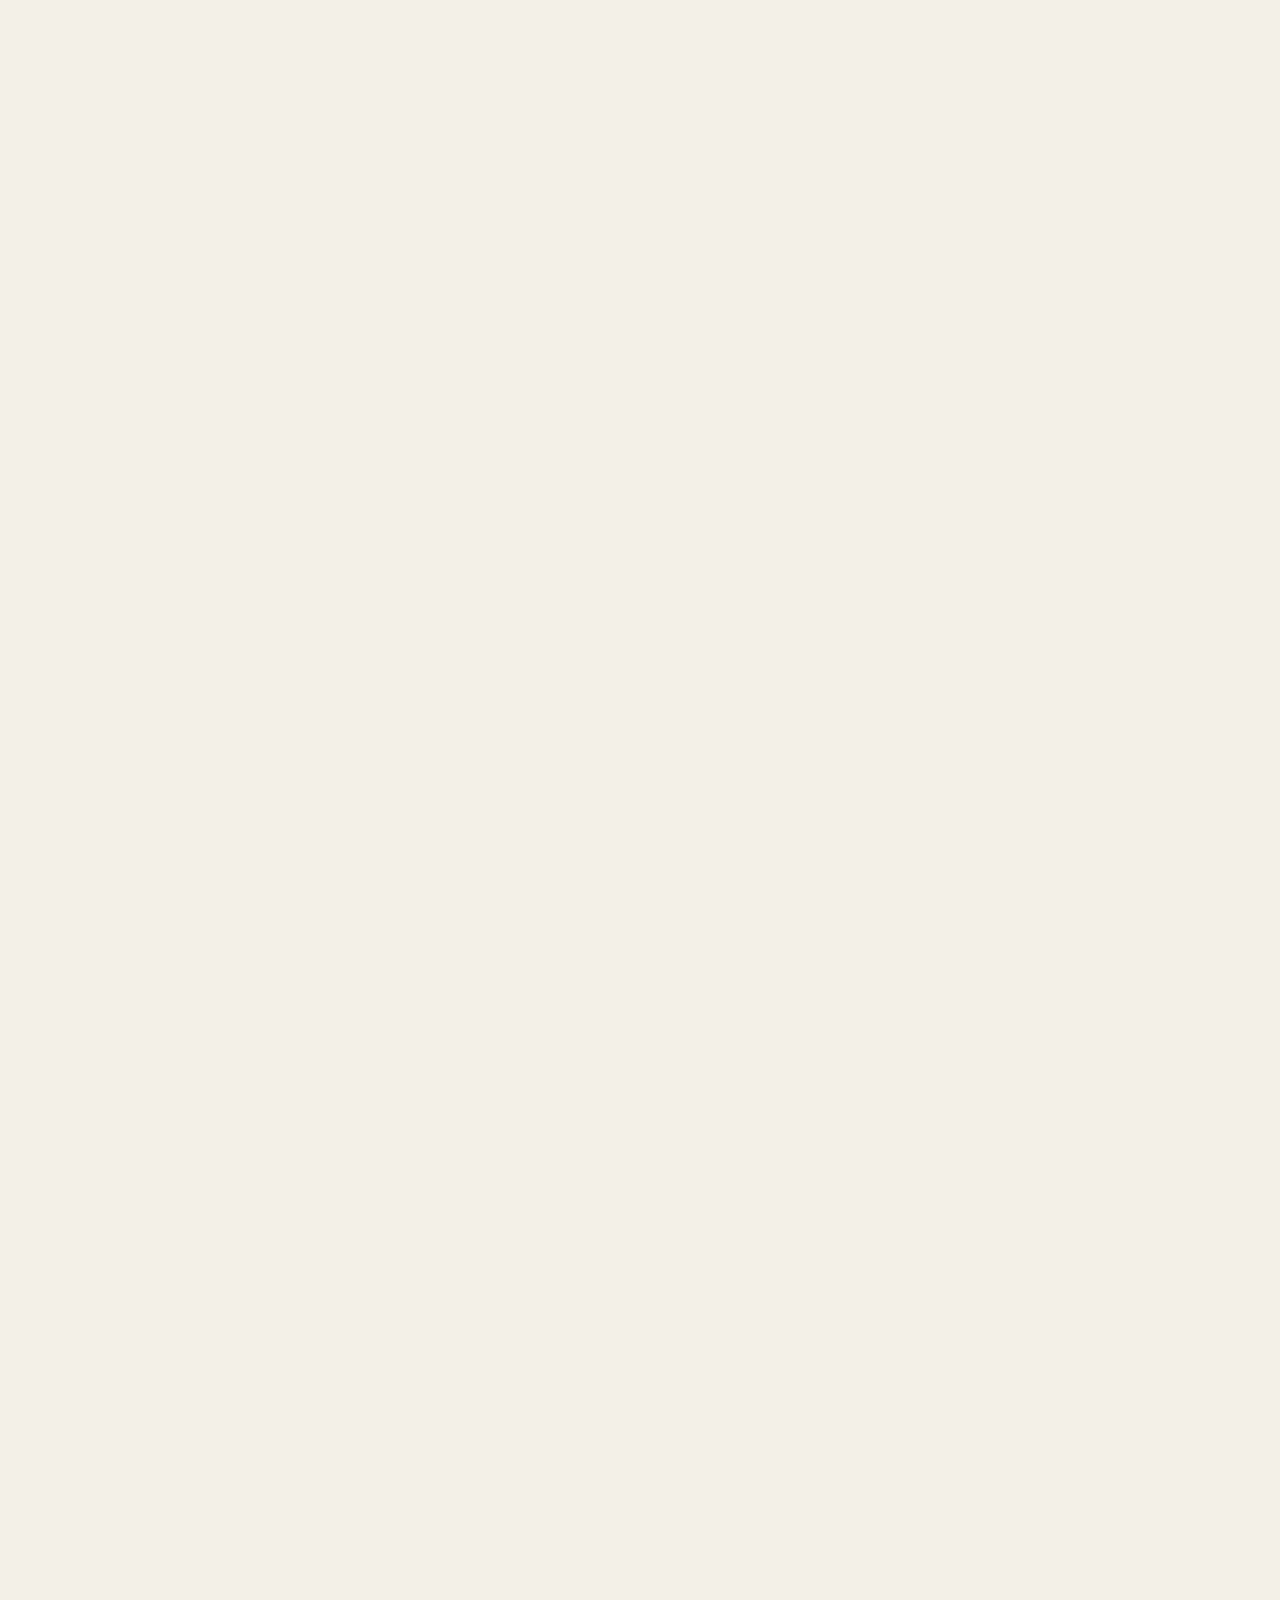
==== commit d83c2bf1: "Add files via upload" ====
--- a/index.html
+++ b/index.html
@@ -3,25 +3,20 @@
 <head>
 <meta charset="UTF-8">
 <meta name="viewport" content="width=device-width, initial-scale=1.0">
-<title>Albert's Odyssey</title>
+<title>Salud — Albert's Odyssey</title>
 <link rel="preconnect" href="https://fonts.googleapis.com">
 <link rel="preconnect" href="https://fonts.gstatic.com" crossorigin>
 <link href="https://fonts.googleapis.com/css2?family=Fraunces:ital,opsz,wght@0,9..144,300..600;1,9..144,300..600&family=DM+Sans:ital,opsz,wght@0,9..40,300..600;1,9..40,300..600&display=swap" rel="stylesheet">
 <style>
   *, *::before, *::after { box-sizing: border-box; margin: 0; padding: 0; }
   :root {
-    --paper: #F3F0E8;
-    --paper-2: #E6E1D4;
-    --ink: #171611;
-    --ink-2: #45423A;
-    --ink-3: #625E55;
-    --rule: #C9C3B4;
-    --rule-soft: #DDD8CB;
+    --paper: #F3F0E8; --paper-2: #E6E1D4;
+    --ink: #171611; --ink-2: #45423A; --ink-3: #625E55;
+    --rule: #C9C3B4; --rule-soft: #DDD8CB;
+    --acc: #2D6A4F;
     --now: #A86F1C;
-    --serif: 'Fraunces', Georgia, serif;
-    --sans: 'DM Sans', system-ui, sans-serif;
-    --w: 1200px;
-    --gutter: 40px;
+    --serif: 'Fraunces', Georgia, serif; --sans: 'DM Sans', system-ui, sans-serif;
+    --w: 1200px; --gutter: 40px;
   }
   html { scroll-behavior: smooth; }
   body { font-family: var(--sans); background: var(--paper); color: var(--ink); min-height: 100vh; font-size: 15px; line-height: 1.5; -webkit-font-smoothing: antialiased; }
@@ -32,320 +27,165 @@
   .label { font-size: 12px; font-weight: 500; letter-spacing: .12em; text-transform: uppercase; color: var(--ink-3); }
   .num { font-family: var(--serif); font-variation-settings: 'opsz' 144; font-weight: 400; letter-spacing: -0.02em; font-variant-numeric: tabular-nums; }
   .meta { font-size: 13px; color: var(--ink-3); }
-  .meta b { color: var(--ink); font-weight: 500; }
-  .meta i { font-style: italic; }
+  .meta b, .fig-lbl b { color: var(--ink); font-weight: 500; }
   .attn { color: var(--now); font-weight: 500; }
-  .title { font-family: var(--serif); font-variation-settings: 'opsz' 20; font-size: 18px; line-height: 1.35; letter-spacing: -0.005em; font-weight: 400; }
-  .ptag { font-size: 11px; letter-spacing: .1em; text-transform: uppercase; font-weight: 600; }
-  .cap-btn { font-size: 11px; letter-spacing: .12em; text-transform: uppercase; font-weight: 600; color: var(--ink-2); padding: 6px 0; border-bottom: 1px solid transparent; transition: color .15s, border-color .15s; }
-  .cap-btn:hover { color: var(--ink); border-bottom-color: var(--ink); }
+  .ptag { font-size: 11px; letter-spacing: .1em; text-transform: uppercase; font-weight: 600; color: var(--ink); }
+  .ptag.soft { color: var(--ink-3); }
+  .cap-btn { font-size: 11px; letter-spacing: .12em; text-transform: uppercase; font-weight: 600; color: var(--ink-3); padding: 6px 0; border-bottom: 1px solid transparent; transition: color .15s, border-color .15s; }
+  .cap-btn:hover, .cap-btn.active { color: var(--ink); border-bottom-color: var(--ink); }
   .txt-btn { font-size: 14px; color: var(--ink-2); text-decoration: underline; text-decoration-color: var(--rule); text-underline-offset: 4px; transition: text-decoration-color .15s, color .15s; }
   .txt-btn:hover { color: var(--ink); text-decoration-color: var(--ink); }
-  .line-btn { font-size: 14px; color: var(--ink); border: 1px solid var(--ink); padding: 7px 14px; transition: background .15s, color .15s; white-space: nowrap; }
+  .line-btn { font-size: 14px; color: var(--ink); border: 1px solid var(--ink); padding: 8px 16px; transition: background .15s, color .15s; white-space: nowrap; background: transparent; }
   .line-btn:hover { background: var(--ink); color: var(--paper); }
 
-  /* ── Top bar ─────────────────────────────────────────────── */
+  /* Top bar */
   .top { border-bottom: 1px solid var(--rule); position: sticky; top: 0; background: rgba(243,240,232,.94); backdrop-filter: blur(8px); z-index: 100; }
   .top .wrap { display: flex; align-items: center; height: 60px; gap: 36px; }
-  .brand { font-family: var(--serif); font-size: 24px; text-decoration: none; letter-spacing: -0.02em; white-space: nowrap; display: flex; align-items: baseline; gap: 12px; line-height: 1; }
+  .brand { font-family: var(--serif); font-size: 21px; text-decoration: none; letter-spacing: -0.02em; white-space: nowrap; line-height: 1; }
   .brand em { font-style: italic; font-weight: 300; }
-  .brand .full { opacity: 0; transform: translateY(4px); transition: opacity .25s, transform .25s; font-size: 19px; }
-  .top.scrolled .brand .full { opacity: 1; transform: none; }
   .menu { display: flex; gap: 26px; }
   .menu a { text-decoration: none; font-size: 14px; color: var(--ink-3); padding: 21px 0; border-bottom: 1px solid transparent; margin-bottom: -1px; transition: color .15s; }
   .menu a:hover { color: var(--ink); }
   .menu a.active { color: var(--ink); border-bottom-color: var(--ink); }
-  .top-right { margin-left: auto; display: flex; align-items: center; gap: 28px; }
-
-  /* ── Masthead ───────────────────────────────────────────── */
+
+  /* Masthead */
   .masthead { padding: 48px 0 0; }
   .dateline { font-size: 13px; color: var(--ink-3); padding-bottom: 18px; }
-  h1 { font-family: var(--serif); font-variation-settings: 'opsz' 144; font-weight: 400; font-size: 152px; line-height: .9; letter-spacing: -0.045em; padding-bottom: 36px; border-bottom: 1px solid var(--ink); white-space: nowrap; }
-  h1 em { font-style: italic; font-weight: 300; color: var(--ink-2); }
-  .mast-row { display: grid; grid-template-columns: 8fr 4fr; gap: 64px; padding: 32px 0 40px; align-items: start; }
-  .mast-prog { padding: 0 0 56px; }
-  .mast-prog-hd { display: flex; justify-content: space-between; align-items: baseline; margin-bottom: 10px; }
-  .mast-prog-pct { font-size: 20px; letter-spacing: -0.01em; }
-  .mast-prog-bar { height: 4px; background: var(--paper-2); position: relative; }
-  .mast-prog-bar i { display: block; height: 4px; width: 0; background: var(--ink); }
-  .deck { font-family: var(--serif); font-variation-settings: 'opsz' 34; font-size: 34px; line-height: 1.22; letter-spacing: -0.018em; color: var(--ink); font-weight: 300; }
+  h1 { font-family: var(--serif); font-variation-settings: 'opsz' 144; font-weight: 400; font-size: 152px; line-height: .9; letter-spacing: -0.045em; padding-bottom: 36px; border-bottom: 1px solid var(--ink); }
+  .mast-row { padding: 32px 0 48px; }
+  .deck { font-family: var(--serif); font-variation-settings: 'opsz' 34; font-size: 34px; line-height: 1.22; letter-spacing: -0.018em; font-weight: 300; max-width: 30ch; }
   .deck em { font-style: italic; }
   .fig-num { font-size: 96px; line-height: .9; letter-spacing: -0.04em; }
-  .fig-num small { font-size: 40px; color: var(--ink-3); letter-spacing: -0.02em; }
+  .fig-num small { font-size: 32px; color: var(--ink-3); letter-spacing: 0; margin-left: 4px; }
   .fig-lbl { font-size: 14px; color: var(--ink-3); margin-top: 16px; line-height: 1.5; max-width: 30ch; }
-  .fig-lbl b { color: var(--ink); font-weight: 500; }
-
-  /* ── Sections ───────────────────────────────────────────── */
-  section.block .wrap { border-top: 1px solid var(--rule); padding-top: 56px; padding-bottom: 88px; position: relative; }
-  .sec-head { display: flex; align-items: baseline; gap: 18px; margin-bottom: 40px; }
-  .sec-num { font-family: var(--serif); font-size: 14px; color: var(--ink-3); font-variant-numeric: tabular-nums; position: absolute; left: -16px; top: 62px; }
-  h2 { font-family: var(--serif); font-variation-settings: 'opsz' 60; font-weight: 400; font-size: 56px; letter-spacing: -0.03em; line-height: 1; }
-  .sec-meta { margin-left: auto; text-align: right; }
-
-  /* 01 Roadmap */
-  .strip { display: grid; grid-template-columns: repeat(6, 1fr); gap: 6px; margin-bottom: 48px; }
-  .seg { position: relative; }
-  .seg-bar { height: 8px; background: var(--paper-2); position: relative; }
-  .seg-bar i { position: absolute; left: 0; top: 0; height: 100%; width: 0; background: var(--ink); transition: width 1.2s cubic-bezier(.4,0,.2,1); }
-  .seg-lbl { display: flex; align-items: baseline; gap: 8px; margin-top: 10px; font-size: 12px; color: var(--ink-3); }
-  .seg-lbl b { font-family: var(--serif); font-size: 14px; font-weight: 400; color: var(--ink-3); font-variant-numeric: tabular-nums; }
-  .seg.current .seg-lbl, .seg.current .seg-lbl b { color: var(--ink); }
-  .seg.current .seg-lbl b { font-weight: 500; }
-  .seg-name { display: block; font-family: var(--serif); font-size: 15px; color: var(--ink-3); margin-top: 2px; }
-  .seg.current .seg-name { color: var(--ink); }
-  .today { position: absolute; top: -26px; transform: translateX(-50%); display: flex; flex-direction: column; align-items: center; gap: 4px; transition: left 1.2s cubic-bezier(.4,0,.2,1); }
-  .today span { font-size: 11px; letter-spacing: .12em; text-transform: uppercase; font-weight: 600; color: var(--now); white-space: nowrap; }
-  .today i { width: 1px; height: 14px; background: var(--now); display: block; }
-  .road { display: grid; grid-template-columns: 5fr 7fr; gap: 64px; align-items: start; }
-  .cur { border-top: 2px solid var(--ink); padding-top: 18px; }
-  .cur .label { color: var(--ink); }
-  .cur h3 { font-family: var(--serif); font-variation-settings: 'opsz' 60; font-weight: 400; font-size: 44px; letter-spacing: -0.03em; line-height: 1; margin: 12px 0 18px; }
-  .cur p { font-size: 15px; line-height: 1.55; color: var(--ink-2); max-width: 44ch; }
-  .cur p.focus { margin-top: 12px; color: var(--ink); }
-  .cur p.focus .ptag { margin-right: 6px; }
-  .hitos { margin-top: 28px; }
-  .hitos .label { display: block; margin-bottom: 4px; }
-  .hito { display: grid; grid-template-columns: 16px 1fr auto; gap: 14px; align-items: baseline; padding: 13px 0; border-bottom: 1px solid var(--rule-soft); }
+
+  /* Tabs */
+  .main-tabs { display: flex; gap: 40px; border-top: 1px solid var(--ink); }
+  .main-tab { font-family: var(--serif); font-variation-settings: 'opsz' 20; font-size: 22px; letter-spacing: -0.01em; color: var(--ink-3); padding: 18px 0 16px; border-top: 2px solid transparent; margin-top: -1px; transition: color .15s; }
+  .main-tab:hover { color: var(--ink); }
+  .main-tab.active { color: var(--ink); border-top-color: var(--ink); }
+  .panel { display: none; padding: 40px 0 88px; }
+  .panel.active { display: block; }
+  .tabs-bar { display: flex; gap: 28px; margin-bottom: 8px; }
+  .tab { font-size: 11px; letter-spacing: .12em; text-transform: uppercase; font-weight: 600; color: var(--ink-3); padding: 6px 0; border-bottom: 1px solid transparent; }
+  .tab.active, .tab:hover { color: var(--ink); border-bottom-color: var(--ink); }
+  .tp { display: none; }
+  .tp.active { display: block; }
+
+  /* Groups and entries */
+  .grp { padding: 48px 0 8px; }
+  .grp .grp-hd { margin-top: 0; }
+  .grp-hd { margin-top: 56px; display: flex; align-items: baseline; gap: 18px; margin-bottom: 24px; }
+  .grp-num { font-family: var(--serif); font-size: 14px; color: var(--ink-3); font-variant-numeric: tabular-nums; }
+  .grp-ttl { font-family: var(--serif); font-variation-settings: 'opsz' 60; font-weight: 400; font-size: 34px; letter-spacing: -0.025em; line-height: 1; }
+  .grp-hd .meta { margin-left: auto; text-align: right; max-width: 40ch; }
+  .ent-grid { display: grid; grid-template-columns: 1fr 1fr; gap: 0 56px; border-top: 1px solid var(--ink); }
+  .ent { padding: 24px 0 26px; border-bottom: 1px solid var(--rule); }
+  .ent-hd { display: grid; grid-template-columns: 30px 1fr auto; align-items: baseline; gap: 14px; }
+  .ent-ico { width: 22px; height: 22px; color: var(--ink); position: relative; top: 3px; }
+  .ent-ico svg { width: 22px; height: 22px; display: block; }
+  .ent-hd h3 { font-family: var(--serif); font-variation-settings: 'opsz' 40; font-weight: 400; font-size: 26px; letter-spacing: -0.02em; line-height: 1; }
+  .ent-dose { font-family: var(--serif); font-size: 17px; color: var(--ink-2); font-variant-numeric: tabular-nums; white-space: nowrap; letter-spacing: -0.01em; }
+  .ent-why { font-size: 14.5px; color: var(--ink-2); line-height: 1.55; margin-top: 12px; max-width: 58ch; }
+  .ent-why, .ent-al, .ent-foods { margin-left: 44px; }
+  .ent-why strong { color: var(--ink); font-weight: 500; }
+  .ent-al { font-size: 13.5px; color: var(--ink-2); line-height: 1.5; margin-top: 10px; }
+  .ent-al .ptag { margin-right: 8px; }
+  .ent-foods { font-size: 13px; color: var(--ink-3); line-height: 1.7; margin-top: 12px; }
+  .ent-foods .ptag { margin-right: 8px; }
+  .ent-foods b { color: var(--ink); font-weight: 500; font-variant-numeric: tabular-nums; }
+  .ent-foods .sep { color: var(--rule); }
+  .figures { display: grid; grid-template-columns: repeat(3, 1fr); border-top: 1px solid var(--ink); margin-bottom: 32px; }
+  .figures.five { grid-template-columns: repeat(5, 1fr); }
+  .fig { padding: 18px 20px 20px 0; border-right: 1px solid var(--rule); }
+  .fig:last-child { border-right: none; }
+  .fig + .fig { padding-left: 20px; }
+  .figures .fig-num { font-size: 40px; line-height: 1; letter-spacing: -0.03em; }
+  .figures .fig-lbl { font-size: 13px; margin-top: 10px; max-width: none; }
+
+  /* Dieta */
+  .pm-header p { margin-bottom: 0; }
+  .pm-header p { font-family: var(--serif); font-variation-settings: 'opsz' 22; font-size: 22px; line-height: 1.4; letter-spacing: -0.01em; max-width: 60ch; margin: 40px 0 8px; font-weight: 300; }
+  .pm-grid-2, .pm-grid-4 { display: grid; gap: 0 48px; border-top: 1px solid var(--ink); }
+  .pm-grid-2 { grid-template-columns: 1fr 1fr; }
+  .pm-grid-4 { grid-template-columns: repeat(4, 1fr); gap: 0 32px; }
+  .pm-card { padding: 20px 0 22px; border-bottom: 1px solid var(--rule); }
+  .pm-title { font-family: var(--serif); font-variation-settings: 'opsz' 20; font-size: 20px; letter-spacing: -0.01em; line-height: 1.25; }
+  .pm-meta { font-size: 11px; letter-spacing: .1em; text-transform: uppercase; font-weight: 600; color: var(--ink-3); margin: 8px 0 6px; }
+  .pm-text { font-size: 14px; color: var(--ink-2); line-height: 1.55; margin-top: 8px; }
+  .grp-hd + .day-row { border-top: 1px solid var(--ink); }
+  .day-row { display: grid; grid-template-columns: 180px 1fr; gap: 32px; padding: 24px 0; border-bottom: 1px solid var(--rule); }
+  .day-name { font-family: var(--serif); font-variation-settings: 'opsz' 40; font-size: 26px; letter-spacing: -0.02em; line-height: 1; }
+  .day-type { font-size: 12px; letter-spacing: .1em; text-transform: uppercase; color: var(--ink-3); margin-top: 8px; }
+  .day-badge { display: block; font-size: 12px; color: var(--ink); margin-top: 6px; }
+  .meals { display: flex; flex-direction: column; gap: 12px; }
+  .meal { display: grid; grid-template-columns: 96px 1fr; gap: 20px; align-items: baseline; }
+  .meal-tag { font-size: 11px; letter-spacing: .1em; text-transform: uppercase; font-weight: 600; color: var(--ink-3); }
+  .meal-name { font-size: 15px; font-weight: 500; line-height: 1.35; }
+  .meal-detail { font-size: 13.5px; color: var(--ink-2); line-height: 1.5; margin-top: 2px; }
+  .shop-col { padding: 18px 0 20px; border-bottom: 1px solid var(--rule); }
+  .shop-col h3 { font-size: 12px; letter-spacing: .12em; text-transform: uppercase; font-weight: 500; color: var(--ink-3); margin-bottom: 10px; }
+  .shop-col ul { list-style: none; }
+  .shop-col li { font-size: 14px; color: var(--ink); padding: 4px 0; }
+  .pm-callout { border-top: 1px solid var(--ink); margin-top: 48px; padding-top: 24px; }
+  .pm-callout h2 { font-family: var(--serif); font-variation-settings: 'opsz' 40; font-weight: 400; font-size: 30px; letter-spacing: -0.02em; margin-bottom: 12px; line-height: 1.1; }
+  .pm-callout p { font-size: 15px; color: var(--ink-2); line-height: 1.6; max-width: 66ch; }
+  .pm-callout strong { color: var(--ink); font-weight: 500; }
+
+  /* Deporte */
+  .objetivo { display: grid; align-items: start; grid-template-columns: 5fr 7fr; gap: 64px; border-top: 1px solid var(--ink); padding: 24px 0 0; margin-bottom: 8px; }
+  .obj-label { font-size: 11px; letter-spacing: .12em; text-transform: uppercase; font-weight: 600; color: var(--now); margin-bottom: 14px; }
+  .obj-text { font-family: var(--serif); font-variation-settings: 'opsz' 20; font-size: 20px; line-height: 1.4; letter-spacing: -0.005em; max-width: 40ch; }
+  .hito { display: grid; grid-template-columns: 16px 1fr; gap: 14px; align-items: baseline; padding: 13px 0; border-bottom: 1px solid var(--rule-soft); }
   .hito .g { width: 10px; height: 10px; border-radius: 50%; border: 1px solid var(--ink-3); position: relative; top: 1px; }
-  .hito.done .g { background: var(--ink); border-color: var(--ink); }
   .hito.active .g { border-color: var(--ink); box-shadow: inset 0 0 0 2px var(--paper), inset 0 0 0 10px var(--ink); }
-  .hito.late .g { border-color: var(--now); box-shadow: inset 0 0 0 2px var(--paper), inset 0 0 0 10px var(--now); }
-  .hito .title { font-size: 17px; }
-  .hito.done .title { color: var(--ink-3); }
-  .hito .m { font-size: 12px; color: var(--ink-3); white-space: nowrap; letter-spacing: .02em; }
-  .hito .m .ptag { margin-right: 6px; }
-  .hito.late .m { color: var(--now); font-weight: 500; }
-  .note { font-size: 13.5px; color: var(--ink-2); line-height: 1.55; max-width: 48ch; margin-top: 28px; }
-  .note b { color: var(--ink); font-weight: 500; }
-  .note.warn { display: none; margin-top: 24px; font-style: italic; }
-  .note.warn.visible { display: block; }
-  .next-list { border-top: 1px solid var(--ink); }
-  .next-list .label { display: block; padding: 14px 0 6px; }
-  .nx { display: grid; grid-template-columns: 34px 150px 1fr; gap: 20px; align-items: baseline; padding: 16px 0; border-bottom: 1px solid var(--rule); }
-  .nx .idx { font-family: var(--serif); font-size: 14px; color: var(--ink-3); font-variant-numeric: tabular-nums; }
-  .nx .range { font-size: 13px; color: var(--ink-3); }
-  .nx .name { font-family: var(--serif); font-variation-settings: 'opsz' 20; font-size: 20px; letter-spacing: -0.01em; line-height: 1.2; }
-  .nx .one { font-size: 14px; color: var(--ink-2); margin-top: 4px; line-height: 1.5; }
-  .nx .sub { display: none; margin-top: 10px; }
-  .next-list.expanded .nx .sub { display: block; }
-  .nx .sub .hito { padding: 8px 0; }
-  .nx .sub .hito .title { font-size: 15px; }
-  .next-foot { padding-top: 16px; }
-
-  .ph-actions { display: flex; gap: 22px; flex-wrap: wrap; margin-top: 24px; }
-  .nx-act { display: flex; gap: 20px; margin-top: 10px; }
-  .nx.past .name { color: var(--ink-2); }
-  .nx .one b { color: var(--ink); font-weight: 500; }
-  .sheet.wide { width: 860px; }
-  .ed-pillar { padding-bottom: 8px; }
-  .ed-pillar + .ed-pillar { margin-top: 28px; }
-  .ed-obj { padding: 14px 0 16px; border-bottom: 1px solid var(--rule-soft); display: flex; flex-direction: column; gap: 10px; }
-  .ed-obj-hd { display: flex; justify-content: space-between; align-items: baseline; }
-  .ed-ms { display: flex; flex-direction: column; gap: 6px; }
-  .ed-ms-row { display: grid; grid-template-columns: 1fr 170px auto; gap: 16px; align-items: baseline; }
-  .ed-add { padding-top: 14px; }
-  .ed-in { min-height: 48px; }
-  .figures.three { grid-template-columns: repeat(3, 1fr); border-top: 1px solid var(--ink); margin: 0; display: grid; }
-  .figures.three .fig { padding: 16px 20px 18px 0; border-right: 1px solid var(--rule); }
-  .figures.three .fig + .fig { padding-left: 20px; }
-  .figures.three .fig:last-child { border-right: none; }
-  .figures.three .fig-num { font-size: 40px; line-height: 1; }
-  .figures.three .fig-num small { font-size: 18px; }
-  .figures.three .fig-lbl { font-size: 13px; margin-top: 8px; max-width: none; }
-  .ar-pillar { padding-top: 8px; }
-  .ar-obj { padding: 12px 0 4px; }
-  .ar-obj .obj-name { margin-bottom: 4px; }
-  .ar-obj .hito .title { font-size: 15px; }
-  @media (max-width: 700px) { .ed-ms-row { grid-template-columns: 1fr; gap: 6px; } }
-  /* Hoja de ruta: todo dentro de la tira */
-  .strip { margin-bottom: 0; }
-  .seg-name { font-family: var(--serif); font-variation-settings: 'opsz' 40; font-size: 22px; letter-spacing: -0.015em; line-height: 1.1; color: var(--ink-3); text-align: left; margin-top: 4px; text-decoration: underline; text-decoration-color: transparent; text-underline-offset: 5px; transition: text-decoration-color .15s, color .15s; }
-  .seg-name:hover, .seg.open .seg-name, .seg.current .seg-name { color: var(--ink); }
-  .seg-name:hover { text-decoration-color: var(--rule); }
-  .seg.open .seg-name { text-decoration-color: var(--ink); }
-  .seg-status { font-size: 12.5px; color: var(--ink-3); margin-top: 8px; line-height: 1.45; }
-  .seg-acts { display: flex; flex-wrap: wrap; gap: 4px 16px; margin-top: 8px; }
-  .seg-acts .cap-btn { font-size: 10.5px; padding: 4px 0; }
-  .cap-btn.soft { color: var(--ink-3); }
-  .pdetail { display: none; margin-top: 32px; border-top: 1px solid var(--ink); padding-top: 22px; }
-  .pd-hd h3 { font-family: var(--serif); font-variation-settings: 'opsz' 60; font-weight: 400; font-size: 40px; letter-spacing: -0.03em; line-height: 1; margin: 10px 0 12px; }
-  .pd-hd p { font-size: 15px; color: var(--ink-2); line-height: 1.55; max-width: 66ch; }
-  .pd-body { margin-top: 20px; max-width: 760px; }
-  .pd-body .label { display: block; margin-bottom: 4px; }
-  .pd-body .hito .title { font-size: 16px; }
-  .pd-body .note { margin-top: 20px; }
-  @media (max-width: 1100px) { .strip { grid-template-columns: repeat(3, 1fr); row-gap: 32px; } .today { display: none; } }
-  @media (max-width: 600px) { .strip { grid-template-columns: 1fr 1fr; } }
-  /* 02 Pillars: tarjetas en una franja */
-  .pillar-list { display: grid; grid-template-columns: repeat(5, 1fr); gap: 16px; }
-  .pillar-card { border: 1px solid var(--ink); padding: 18px 20px 16px; cursor: pointer; display: flex; flex-direction: column; transition: background .15s; }
-  .pillar-card:hover { background: rgba(255,255,255,.45); }
-  .pillar-card.active { background: rgba(255,255,255,.7); }
-  .pc-top { display: flex; justify-content: space-between; align-items: baseline; }
-  .pr-idx { font-family: var(--serif); font-size: 13px; color: var(--ink-3); font-variant-numeric: tabular-nums; }
-  .pr-pct { font-family: var(--serif); font-variation-settings: 'opsz' 40; font-size: 26px; line-height: 1; font-variant-numeric: tabular-nums; letter-spacing: -0.02em; }
-  .pr-name { font-family: var(--serif); font-variation-settings: 'opsz' 40; font-size: 24px; letter-spacing: -0.015em; line-height: 1; margin-top: 14px; }
-  .pr-sub { font-size: 12.5px; color: var(--ink-3); margin-top: 8px; line-height: 1.4; flex: 1; }
-  .pr-bar { height: 3px; background: var(--paper-2); position: relative; margin-top: 16px; }
-  .pr-bar i { position: absolute; left: 0; top: 0; height: 3px; width: 0; transition: width 1s cubic-bezier(.4,0,.2,1); }
-  .detail-panel { margin-top: 24px; border-top: 1px solid var(--ink); }
-  @media (max-width: 1000px) { .pillar-list { grid-template-columns: repeat(3, 1fr); } }
-  @media (max-width: 600px) { .pillar-list { grid-template-columns: 1fr 1fr; } }
-
-  /* Detail */
-  .detail-panel { display: none; border-bottom: 1px solid var(--rule); animation: fade .25s ease; }
-  .detail-panel.visible { display: block; }
-  @keyframes fade { from { opacity: 0; transform: translateY(6px); } to { opacity: 1; transform: none; } }
-  .detail-hdr { display: flex; align-items: flex-end; justify-content: space-between; padding: 32px 0 20px; }
-  .detail-ttl { font-family: var(--serif); font-size: 28px; letter-spacing: -0.02em; line-height: 1; }
-  .detail-sub { font-size: 13px; color: var(--ink-3); margin-top: 8px; }
-  .detail-body { display: grid; grid-template-columns: 1fr 1fr; gap: 0 48px; padding-bottom: 40px; }
-  .obj-block { padding: 20px 0 8px; border-top: 1px solid var(--rule); }
-  .obj-hdr { display: flex; align-items: baseline; justify-content: space-between; gap: 24px; }
-  .obj-name { font-size: 14px; line-height: 1.45; color: var(--ink); font-weight: 500; max-width: 46ch; }
-  .obj-badge { font-family: var(--serif); font-size: 20px; letter-spacing: -0.01em; font-variant-numeric: tabular-nums; }
-  .obj-meta { margin: 14px 0 6px; }
-  .obj-bar-bg { height: 10px; background: var(--paper-2); position: relative; }
-  .obj-bar-fill { position: absolute; left: 0; top: 0; height: 10px; width: 0; }
-  .ms-list { margin-top: 6px; }
-
-  /* 03 Now */
-  .now-grid { display: grid; grid-template-columns: 7fr 5fr; gap: 64px; }
-  .hito-list { border-top: 1px solid var(--ink); }
-  .no-active { font-size: 14px; color: var(--ink-3); padding: 16px 0; font-style: italic; border-top: 1px solid var(--ink); }
-  .weight { border-top: 1px solid var(--ink); padding-top: 16px; }
-  .weight-hd { display: flex; align-items: flex-end; justify-content: space-between; gap: 16px; margin-bottom: 20px; }
-  .weight-hd .label { display: block; margin-bottom: 10px; }
-  .weight-now { font-size: 48px; line-height: 1; }
-  .weight-now small { font-size: 20px; color: var(--ink-3); letter-spacing: 0; margin-left: 2px; }
-  .weight-delta { font-size: 13px; color: var(--ink-3); text-align: right; line-height: 1.5; }
-  .weight-delta b { color: var(--ink); font-weight: 500; }
-  .weight svg { width: 100%; height: auto; display: block; overflow: visible; font-family: var(--sans); }
-  .weight-foot { display: flex; justify-content: space-between; font-size: 12px; color: var(--ink-3); margin-top: 8px; }
-  .weight-note { font-size: 13px; color: var(--ink-3); font-style: italic; margin-top: 14px; }
-
-  /* 04 Weekly */
-  .wr-feat { display: grid; grid-template-columns: 5fr 7fr; gap: 64px; border-top: 1px solid var(--ink); padding: 28px 0 32px; cursor: pointer; }
-  .wr-feat:hover .wr-feat-text { color: var(--ink-2); }
-  .wr-feat-date { font-family: var(--serif); font-variation-settings: 'opsz' 60; font-size: 44px; letter-spacing: -0.03em; line-height: 1; }
-  .wr-feat-date small { display: block; font-family: var(--sans); font-size: 13px; color: var(--ink-3); margin-top: 12px; letter-spacing: .02em; }
-  .wr-feat-text { font-family: var(--serif); font-variation-settings: 'opsz' 20; font-size: 20px; line-height: 1.45; letter-spacing: -0.005em; max-width: 60ch; transition: color .15s; }
-  .wr-feat-meta { font-size: 13px; color: var(--ink-3); margin-top: 16px; }
-  .wr-list { border-top: 1px solid var(--rule); }
-  .wr-row { display: grid; grid-template-columns: 150px 1fr; gap: 32px; align-items: baseline; padding: 20px 0; border-bottom: 1px solid var(--rule); cursor: pointer; transition: background .15s; }
-  .wr-row:hover { background: rgba(255,255,255,.35); }
-  .wr-row.missing { cursor: default; }
-  .wr-row.missing:hover { background: none; }
-  .wr-date { font-family: var(--serif); font-variation-settings: 'opsz' 40; font-size: 24px; letter-spacing: -0.015em; line-height: 1; white-space: nowrap; }
-  .wr-date small { display: block; font-family: var(--sans); font-size: 12px; color: var(--ink-3); margin-top: 7px; letter-spacing: .02em; }
-  .wr-row.missing .wr-date { color: var(--now); }
-  .wr-preview { font-size: 15px; color: var(--ink); line-height: 1.55; max-width: 76ch; }
-  .wr-preview.empty { color: var(--ink-3); font-style: italic; }
-  .wr-preview .attn { font-style: normal; }
-  .wr-more { padding: 18px 0 0; font-size: 14px; }
-  .wr-empty { padding: 32px 0; font-size: 14px; color: var(--ink-3); font-style: italic; border-top: 1px solid var(--ink); }
+  .hito .title { font-family: var(--serif); font-variation-settings: 'opsz' 20; font-size: 17px; line-height: 1.35; }
+  .hito.pending .title { color: var(--ink-2); }
+  .content-grid { display: grid; grid-template-columns: 1fr 1fr; gap: 0 56px; border-top: 1px solid var(--ink); }
+  .content-card { display: block; padding: 24px 0 26px; border-bottom: 1px solid var(--rule); text-decoration: none; color: inherit; transition: background .15s; }
+  .content-card:hover { background: rgba(255,255,255,.35); }
+  .card-label { font-size: 11px; letter-spacing: .12em; text-transform: uppercase; font-weight: 600; color: var(--ink-3); }
+  .card-title { font-family: var(--serif); font-variation-settings: 'opsz' 40; font-size: 28px; letter-spacing: -0.02em; line-height: 1.1; margin: 10px 0 12px; }
+  .card-desc { font-size: 14.5px; color: var(--ink-2); line-height: 1.55; max-width: 50ch; }
+  .card-bottom { display: flex; justify-content: space-between; align-items: baseline; gap: 24px; margin-top: 18px; }
+  .card-tags { font-size: 13px; color: var(--ink-3); }
+  .card-tag + .card-tag::before { content: ' · '; }
+  .card-arrow { font-size: 11px; letter-spacing: .12em; text-transform: uppercase; font-weight: 600; color: var(--ink); border-bottom: 1px solid var(--ink); padding-bottom: 2px; }
+
+  /* Overlays */
+  .cardio-modal-overlay { position: fixed; inset: 0; background: rgba(23,22,17,.42); backdrop-filter: blur(3px); z-index: 1000; display: none; align-items: center; justify-content: center; padding: 24px; }
+  .cardio-modal-overlay.open { display: flex; }
+  .cardio-modal { background: var(--paper); border: 1px solid var(--ink); width: 880px; max-width: 100%; max-height: calc(100vh - 48px); overflow-y: auto; display: flex; flex-direction: column; }
+  .cardio-modal-hdr { padding: 22px 28px 18px; border-bottom: 1px solid var(--ink); display: flex; align-items: flex-start; justify-content: space-between; gap: 16px; position: sticky; top: 0; background: var(--paper); z-index: 1; }
+  .cardio-modal-title { font-family: var(--serif); font-size: 24px; letter-spacing: -0.02em; line-height: 1; }
+  .cardio-modal-sub { font-size: 13px; color: var(--ink-3); margin-top: 6px; }
+  .cardio-modal-close { font-size: 14px; color: var(--ink-2); text-decoration: underline; text-decoration-color: var(--rule); text-underline-offset: 4px; }
+  .cardio-modal-stats { display: grid; grid-template-columns: repeat(3, 1fr); padding: 20px 28px 0; }
+  .cardio-modal-stats > div { padding: 0 20px 20px 0; border-right: 1px solid var(--rule); }
+  .cardio-modal-stats > div + div { padding-left: 20px; }
+  .cardio-modal-stats > div:last-child { border-right: none; }
+  .cardio-modal-stat-val { font-family: var(--serif); font-size: 32px; letter-spacing: -0.02em; line-height: 1; font-variant-numeric: tabular-nums; }
+  .cardio-modal-stat-lbl { font-size: 13px; color: var(--ink-3); margin-top: 8px; }
+  .cardio-modal-body { padding: 8px 28px 28px; }
+  .cardio-row { display: grid; grid-template-columns: 80px 80px 1fr 110px; gap: 16px; align-items: baseline; padding: 10px 0; border-bottom: 1px solid var(--rule-soft); }
+  .cardio-row.hdr { font-size: 11px; letter-spacing: .12em; text-transform: uppercase; color: var(--ink-3); font-weight: 500; border-bottom: 1px solid var(--ink); }
+  .cardio-sem { font-size: 13px; color: var(--ink-3); }
+  .cardio-km { font-family: var(--serif); font-size: 18px; font-variant-numeric: tabular-nums; letter-spacing: -0.01em; }
+  .cardio-desc { font-size: 14px; color: var(--ink-2); }
+  .cardio-badge { font-size: 11px; letter-spacing: .1em; text-transform: uppercase; font-weight: 600; color: var(--ink-3); text-align: right; }
+  .cardio-badge.badge-mixto { color: var(--ink); }
 
   /* Footer */
   footer .wrap { border-top: 1px solid var(--ink); padding: 28px var(--gutter) 56px; display: flex; justify-content: space-between; gap: 32px; font-size: 13px; color: var(--ink-3); flex-wrap: wrap; }
-  .sync-status { font-size: 13px; color: var(--ink-3); }
-  .sync-status.ok { color: #2D6A4F; } .sync-status.err { color: #A3442C; }
-
-  /* ── Overlays ───────────────────────────────────────────── */
-  .overlay { position: fixed; inset: 0; background: rgba(23,22,17,.42); backdrop-filter: blur(3px); z-index: 1000; display: none; align-items: flex-start; justify-content: flex-end; padding: 12px; }
-  .overlay.open { display: flex; }
-  .overlay.center { align-items: center; justify-content: center; padding: 24px; }
-  .sheet { background: var(--paper); border: 1px solid var(--ink); width: 600px; max-width: 100%; max-height: calc(100vh - 24px); overflow-y: auto; display: flex; flex-direction: column; }
-  .sheet.narrow { width: 480px; }
-  .sheet-hdr { padding: 22px 28px 18px; border-bottom: 1px solid var(--ink); display: flex; align-items: flex-start; justify-content: space-between; gap: 16px; position: sticky; top: 0; background: var(--paper); z-index: 1; }
-  .sheet-ttl { font-family: var(--serif); font-size: 24px; letter-spacing: -0.02em; line-height: 1; }
-  .sheet-sub { font-size: 13px; color: var(--ink-3); margin-top: 6px; }
-  .sheet-body { padding: 24px 28px 32px; display: flex; flex-direction: column; gap: 18px; }
-  .field { display: flex; flex-direction: column; gap: 6px; }
-  .field label { font-size: 12px; letter-spacing: .1em; text-transform: uppercase; color: var(--ink-3); font-weight: 500; }
-  .input, .textarea { font-family: var(--sans); font-size: 15px; color: var(--ink); background: transparent; border: none; border-bottom: 1px solid var(--rule); padding: 8px 0; width: 100%; outline: none; transition: border-color .15s; border-radius: 0; }
-  .input:focus, .textarea:focus { border-bottom-color: var(--ink); }
-  .textarea { resize: vertical; min-height: 64px; line-height: 1.55; }
-  .row-2 { display: grid; grid-template-columns: 1fr 1fr; gap: 24px; }
-  .divider { font-family: var(--serif); font-size: 16px; letter-spacing: -0.01em; padding-top: 10px; margin-top: 4px; border-top: 1px solid var(--rule); color: var(--ink); }
-  .actions { display: flex; gap: 20px; align-items: center; padding-top: 8px; }
-  .info { font-size: 13px; color: var(--ink-2); line-height: 1.6; padding-bottom: 12px; border-bottom: 1px solid var(--rule-soft); }
-  .info code { font-family: var(--sans); background: var(--paper-2); padding: 1px 5px; }
-  .msg { font-size: 13px; display: none; }
-  .msg.ok { color: #2D6A4F; } .msg.err { color: #A3442C; }
-  .sync-actions { display: grid; grid-template-columns: 1fr 1fr; gap: 16px; }
-  .sync-action { border: 1px solid var(--rule); padding: 16px 18px; text-align: left; transition: border-color .15s; }
-  .sync-action:hover { border-color: var(--ink); }
-  .sync-action b { display: block; font-family: var(--serif); font-size: 18px; letter-spacing: -0.01em; margin-bottom: 4px; font-weight: 400; }
-  .sync-action span { font-size: 13px; color: var(--ink-3); line-height: 1.45; display: block; }
-
-  .wr-read-section { padding: 16px 0; border-bottom: 1px solid var(--rule-soft); }
-  .wr-read-section:last-child { border-bottom: none; }
-  .wr-read-section-lbl { font-size: 12px; letter-spacing: .1em; text-transform: uppercase; color: var(--ink-3); margin-bottom: 6px; }
-  .wr-read-section-val { font-size: 15px; line-height: 1.6; white-space: pre-wrap; }
-  .wr-read-section-empty { font-size: 14px; color: var(--ink-3); font-style: italic; }
-  .wr-read-actions { display: flex; gap: 16px; align-items: center; flex-shrink: 0; }
-  .txt-btn.del { color: #A3442C; }
-
-  /* Edit panel */
-  .edit-pillar { padding-top: 8px; }
-  .edit-pillar-hd { display: flex; align-items: baseline; gap: 10px; padding-bottom: 8px; border-bottom: 1px solid var(--ink); margin-bottom: 6px; }
-  .edit-pillar-hd span.nm { font-family: var(--serif); font-size: 18px; letter-spacing: -0.01em; }
-  .edit-obj { font-size: 12px; letter-spacing: .06em; text-transform: uppercase; color: var(--ink-3); margin: 14px 0 4px; line-height: 1.5; }
-  .edit-row { display: grid; grid-template-columns: 10px 1fr auto auto; gap: 12px; align-items: baseline; padding: 9px 0; border-bottom: 1px solid var(--rule-soft); cursor: pointer; }
-  .edit-row:hover .edit-title { color: var(--ink); text-decoration: underline; text-decoration-color: var(--rule); text-underline-offset: 3px; }
-  .edit-dot { width: 8px; height: 8px; border-radius: 50%; position: relative; top: -1px; }
-  .edit-title { font-size: 13.5px; line-height: 1.4; color: var(--ink-2); }
-  .edit-date { font-size: 12px; color: var(--ink-3); white-space: nowrap; }
-  .edit-badge { font-size: 12px; letter-spacing: .04em; white-space: nowrap; min-width: 78px; text-align: right; }
-
-  /* Login */
-  #loginScreen { position: fixed; inset: 0; background: var(--paper); z-index: 5000; display: flex; align-items: center; justify-content: center; padding: 24px; }
-  #loginScreen.hidden { display: none; }
-  .login { width: 400px; max-width: 100%; }
-  .login .dateline { border-bottom: 1px solid var(--ink); }
-  .login-logo { font-family: var(--serif); font-size: 48px; letter-spacing: -0.035em; line-height: 1; margin: 28px 0 10px; }
-  .login-logo em { font-style: italic; font-weight: 300; color: var(--ink-2); }
-  .login-sub { font-size: 14px; color: var(--ink-3); margin-bottom: 40px; }
-  .login-error { font-size: 13px; color: #A3442C; min-height: 18px; margin-top: 12px; }
-  .login-hint { font-size: 13px; color: var(--ink-3); margin-top: 28px; }
-
-  /* ── Responsive ─────────────────────────────────────────── */
-  /* ── Color e iconos ─────────────────────────────────────── */
-  .ico { display: inline-block; width: 1em; height: 1em; vertical-align: -0.12em; }
-  .ico svg { width: 100%; height: 100%; display: block; }
-  .sec-ico { width: 28px; height: 28px; color: var(--ink-2); align-self: center; flex-shrink: 0; }
-  .sec-ico svg { width: 28px; height: 28px; display: block; }
-  .pillar-card { background: color-mix(in srgb, var(--pillar-color) 9%, var(--paper)); border-color: color-mix(in srgb, var(--pillar-color) 55%, var(--paper)); }
-  .pillar-card:hover { background: color-mix(in srgb, var(--pillar-color) 15%, var(--paper)); }
-  .pillar-card.active { background: color-mix(in srgb, var(--pillar-color) 15%, var(--paper)); border-color: var(--pillar-color); }
-  .pc-left { display: flex; align-items: center; gap: 10px; }
-  .pc-ico { width: 22px; height: 22px; color: var(--pillar-color); }
-  .pc-ico svg { width: 22px; height: 22px; display: block; }
-  .pr-pct { color: var(--pillar-color); }
-  .pr-bar { background: color-mix(in srgb, var(--pillar-color) 18%, var(--paper)); }
-  .hito .g { border-color: var(--pc, var(--ink-3)); }
-  .hito.done .g { background: var(--pc, var(--ink)); border-color: var(--pc, var(--ink)); }
-  .hito.active .g { border-color: var(--pc, var(--ink)); box-shadow: inset 0 0 0 2px var(--paper), inset 0 0 0 10px var(--pc, var(--ink)); }
-  .detail-ttl { display: flex; align-items: center; gap: 12px; }
-  .dt-ico { width: 26px; height: 26px; color: var(--pc, var(--ink)); }
-  .dt-ico svg { width: 26px; height: 26px; display: block; }
-  .mast-prog-bar { display: flex; overflow: hidden; }
-  .mast-prog-bar i { display: block; height: 4px; width: 0; flex-shrink: 0; }
-  .mast-prog-leg { display: flex; flex-wrap: wrap; gap: 6px 18px; margin-top: 10px; font-size: 12px; color: var(--ink-3); }
-  .mast-prog-leg b { color: var(--ink); font-weight: 500; }
-  .dot { display: inline-block; width: 7px; height: 7px; border-radius: 50%; margin-right: 7px; position: relative; top: -1px; }
-  .wr-feat-meta { display: flex; flex-wrap: wrap; gap: 6px 16px; }
-  .wtag { white-space: nowrap; }
-  .weight-hd .label { display: flex; align-items: center; gap: 8px; }
-  .weight-hd .label .ico { width: 16px; height: 16px; color: #2D6A4F; }
-  .detail-panel .obj-badge { color: var(--pc, var(--ink)); }
-  .detail-panel .obj-bar-fill { background: var(--pc, var(--ink)); }
-  @media (max-width: 1320px) { .sec-num { position: static; } }
+
+  /* Responsive */
   @media (max-width: 1240px) { h1 { font-size: 11.5vw; } }
-  @media (max-width: 1100px) {
-    .road { grid-template-columns: 1fr; gap: 40px; }
-    .strip { grid-template-columns: repeat(3, 1fr); row-gap: 28px; }
-    .today { display: none; }
+  @media (max-width: 1000px) {
+    .ent-grid, .content-grid, .pm-grid-2 { grid-template-columns: 1fr; }
+    .pm-grid-4 { grid-template-columns: 1fr 1fr; }
+    .objetivo { grid-template-columns: 1fr; gap: 24px; }
+    .figures.five { grid-template-columns: repeat(3, 1fr); }
+    .figures.five .fig:nth-child(3) { border-right: none; }
   }
   @media (max-width: 900px) {
     :root { --gutter: 24px; }
@@ -355,569 +195,431 @@
     .menu { display: flex; order: 3; flex-basis: 100%; gap: 22px; overflow-x: auto; border-top: 1px solid var(--rule-soft); scrollbar-width: none; }
     .menu::-webkit-scrollbar { display: none; }
     .menu a { padding: 13px 0; white-space: nowrap; }
-    .brand .full { opacity: 1; transform: none; }
     h1 { font-size: 13vw; padding-bottom: 20px; }
-    h2 { font-size: 40px; }
-    .mast-row { grid-template-columns: 1fr; gap: 36px; padding-bottom: 40px; }
+    .mast-row { grid-template-columns: 1fr; gap: 36px; padding-bottom: 32px; }
     .deck { font-size: 26px; }
     .fig-num { font-size: 72px; }
-    .now-grid { grid-template-columns: 1fr; gap: 40px; }
-    .detail-body { grid-template-columns: 1fr; }
-    .wr-row { grid-template-columns: 110px 1fr; }
-    .wr-feat { grid-template-columns: 1fr; gap: 20px; }
-    .nx { grid-template-columns: 34px 1fr; }
-    .nx .range { grid-column: 2; }
-    .hito { grid-template-columns: 16px 1fr; }
-    .hito .m { grid-column: 2; }
+    .main-tabs { gap: 24px; }
+    .ent-hd { grid-template-columns: 30px 1fr; row-gap: 6px; }
+    .ent-dose { grid-column: 2; white-space: normal; }
+    .main-tab { font-size: 18px; }
+    .day-row { grid-template-columns: 1fr; gap: 14px; }
+    .cardio-row { grid-template-columns: 70px 70px 1fr; }
+    .cardio-badge, .cardio-row.hdr span:nth-child(4) { display: none; }
   }
   @media (max-width: 600px) {
-    .row-2 { grid-template-columns: 1fr; }
-    .sync-actions { grid-template-columns: 1fr; }
-    .top .wrap { gap: 0 16px; }
-    .brand .full { display: none; }
-    .top-right .cap-btn { font-size: 10.5px; letter-spacing: .1em; }
-    .top-right { gap: 14px; }
-    .strip { grid-template-columns: repeat(2, 1fr); }
+    .pm-grid-4, .figures.five { grid-template-columns: 1fr; }
+    .fig { border-right: none; }
+    .meal { grid-template-columns: 1fr; gap: 4px; }
   }
+
+  /* ── Color e iconos ─────────────────────────────────────── */
+  .ico { display: inline-block; width: 1em; height: 1em; vertical-align: -0.12em; }
+  .ico svg { width: 100%; height: 100%; display: block; }
+  .dl-ico { display: flex; align-items: center; gap: 9px; }
+  .dl-ico .ico { width: 16px; height: 16px; color: var(--acc); flex-shrink: 0; }
+  .grp-ico, .sec-ico { width: 26px; height: 26px; color: var(--ink-2); align-self: center; flex-shrink: 0; }
+  .grp-ico svg, .sec-ico svg { width: 26px; height: 26px; display: block; }
+  .tab-ico { display: inline-block; width: 20px; height: 20px; color: var(--ink-3); vertical-align: -0.2em; margin-right: 9px; transition: color .15s; }
+  .tab-ico svg { width: 20px; height: 20px; display: block; }
+  .main-tab.active { border-top-color: var(--acc); }
+  .main-tab.active .tab-ico { color: var(--acc); }
+  .ent-ico { color: var(--acc); }
+  .ent-grid .ent:hover { background: color-mix(in srgb, var(--acc) 5%, transparent); }
+
+  /* Planning maratón */
+  .mp-sec { font-size: 11px; letter-spacing: .12em; text-transform: uppercase; font-weight: 600; color: var(--ink-3); padding: 32px 0 10px; border-bottom: 1px solid var(--ink); }
+  .mp-sec:first-child { padding-top: 20px; }
+  .mp-sec small { text-transform: none; letter-spacing: 0; font-weight: 400; font-size: 13px; margin-left: 12px; }
+  .mp-note { font-size: 13px; color: var(--ink-3); line-height: 1.5; padding: 10px 0 6px; }
+  .mp-pace { display: flex; justify-content: space-between; gap: 16px; padding: 9px 0; border-bottom: 1px solid var(--rule-soft); font-size: 14px; color: var(--ink-2); }
+  .mp-pace b { font-family: var(--serif); font-weight: 400; font-size: 16px; color: var(--ink); font-variant-numeric: tabular-nums; }
+  .mp-week { border-bottom: 1px solid var(--rule-soft); }
+  .mp-week summary { display: grid; grid-template-columns: 56px 120px 84px 1fr 16px; gap: 14px; align-items: baseline; padding: 12px 0; cursor: pointer; list-style: none; }
+  .mp-week summary::-webkit-details-marker { display: none; }
+  .mp-week summary::after { content: '+'; color: var(--ink-3); text-align: right; }
+  .mp-week[open] summary::after { content: '\2212'; }
+  .mp-week summary:hover .mp-sem { color: var(--acc); }
+  .mp-sem { font-size: 13px; font-weight: 500; }
+  .mp-dates { font-size: 13px; color: var(--ink-3); }
+  .mp-km { font-family: var(--serif); font-size: 17px; letter-spacing: -0.01em; font-variant-numeric: tabular-nums; }
+  .mp-key { font-size: 14px; color: var(--ink-2); }
+  .mp-key strong { color: var(--now); font-weight: 500; }
+  .mp-days { padding: 0 0 16px; }
+  .mp-day { display: grid; grid-template-columns: 96px 1fr; gap: 14px; padding: 7px 0 7px 10px; border-left: 2px solid transparent; font-size: 14px; line-height: 1.45; color: var(--ink-2); }
+  .mp-day .d { font-size: 13px; color: var(--ink-3); }
+  .mp-day.gym { color: var(--ink-3); }
+  .mp-day.key { color: var(--ink); border-left-color: var(--now); background: color-mix(in srgb, var(--now) 7%, transparent); }
+  .mp-day strong { font-weight: 500; color: var(--ink); }
+  .mp-wnote { font-size: 13px; color: var(--ink-3); padding: 6px 0 0 10px; }
+  .mp-fechas { display: grid; grid-template-columns: 1fr 1fr; gap: 0 32px; }
+  .mp-fecha { padding: 8px 0; border-bottom: 1px solid var(--rule-soft); font-size: 14px; color: var(--ink-2); }
+  .mp-list { list-style: none; }
+  .mp-list li { padding: 9px 0; border-bottom: 1px solid var(--rule-soft); font-size: 14px; color: var(--ink-2); line-height: 1.5; }
+  .mp-list strong { color: var(--ink); font-weight: 500; }
+  .masthead h1 + .main-tabs { border-top: none; }
+  @media (max-width: 700px) {
+    .mp-week summary { grid-template-columns: 48px 1fr 76px 16px; gap: 4px 12px; }
+    .mp-key { grid-column: 2 / 4; grid-row: 2; }
+    .mp-day { grid-template-columns: 1fr; gap: 2px; }
+    .mp-fechas { grid-template-columns: 1fr; }
+  }
+
+  /* Semana actual (Planning Maratón) */
+  .mp-week-now { border-left: 2px solid var(--now); }
+  .mp-week-now summary { padding-left: 10px; }
+  .mp-now-tag { font-size: 10px; letter-spacing: .1em; text-transform: uppercase; font-weight: 700; color: var(--now); margin-right: 8px; }
+
+  /* Tu semana */
+  .week-strip { display: grid; grid-template-columns: repeat(7, 1fr); gap: 0; border: 1px solid var(--ink); border-bottom: none; margin-bottom: 8px; }
+  .ws-day { padding: 16px 14px 18px; border-right: 1px solid var(--rule); border-bottom: 1px solid var(--ink); cursor: pointer; transition: background .15s; text-align: left; display: block; }
+  .ws-day:last-child { border-right: none; }
+  .ws-day:hover { background: rgba(255,255,255,.4); }
+  .ws-day-lbl { font-size: 11px; letter-spacing: .1em; text-transform: uppercase; color: var(--ink-3); font-weight: 500; }
+  .ws-day-type { font-size: 11px; letter-spacing: .1em; text-transform: uppercase; font-weight: 600; margin-top: 10px; }
+  .ws-day.gym .ws-day-type { color: var(--acc); }
+  .ws-day.run .ws-day-type { color: var(--ink-3); }
+  .ws-day-ses { font-family: var(--serif); font-variation-settings: 'opsz' 20; font-size: 17px; letter-spacing: -0.01em; margin-top: 6px; line-height: 1.25; }
+  .ws-day.today { background: color-mix(in srgb, var(--now) 9%, var(--paper)); }
+  .ws-day.today .ws-day-lbl { color: var(--now); }
+  .ws-day.today .ws-day-lbl::after { content: ' · hoy'; }
+  @media (max-width: 900px) { .week-strip { grid-template-columns: repeat(4, 1fr); } .ws-day:nth-child(4) { border-right: none; } }
+  @media (max-width: 600px) { .week-strip { grid-template-columns: repeat(2, 1fr); } .ws-day:nth-child(2n) { border-right: none; } .ws-day:nth-child(4) { border-right: 1px solid var(--rule); } }
+  .content-grid-3 { grid-template-columns: repeat(3, 1fr); }
+  @media (max-width: 1000px) { .content-grid-3 { grid-template-columns: 1fr; } }
 </style>
 <style>body.auth-pending>*:not(#loginScreen){visibility:hidden}</style>
 <script>setTimeout(function(){if(document.body&&document.body.classList.contains('auth-pending')&&!document.getElementById('loginScreen')){var d=document.createElement('div');d.id='loginScreen';d.style.cssText='position:fixed;inset:0;display:flex;align-items:center;justify-content:center;padding:24px;font:15px/1.5 system-ui,sans-serif;color:#45423A;text-align:center;background:#F3F0E8';d.textContent='No se ha podido cargar el acceso. Comprueba la conexión y recarga la página.';document.body.appendChild(d);}},8000);</script>
 </head>
 <body class="auth-pending">
 
-
-<header class="top" id="topbar">
+<header class="top">
   <div class="wrap">
-    <a href="index.html" class="brand"><span>A<em>O</em></span><span class="full">Albert's <em>Odyssey</em></span></a>
+    <a href="../index.html" class="brand">Albert's <em>Odyssey</em></a>
     <nav class="menu">
-      <a href="index.html" class="active">Inicio</a>
-      <a href="salud/index.html">Salud</a>
-      <a href="vlog/index.html">Vlog</a>
-      <a href="lecturas/index.html">Lecturas</a>
+      <a href="../index.html">Inicio</a>
+      <a href="../salud/index.html" class="active">Salud</a>
+      <a href="../vlog/index.html">Vlog</a>
+      <a href="../lecturas/index.html">Lecturas</a>
     </nav>
-    <div class="top-right">
-      <button class="cap-btn" onclick="ghSyncConfig()">Sincronizar</button>
-      <button class="cap-btn" onclick="buildEditPanel()">Actualizar hitos</button>
-    </div>
   </div>
 </header>
 
 <section class="masthead">
   <div class="wrap">
-    <div class="dateline" id="dayLabel">10 mar 2026 · Día 1</div>
-    <h1 id="mastTitle">Albert's <em>Odyssey</em></h1>
-    <div class="mast-row">
-      <p class="deck">Un sistema completo para construir la mejor versión de mí mismo. <em>Salud, desarrollo, finanzas, relaciones y propósito.</em></p>
-      <div>
-        <div class="fig-num num" id="figHitos">0<small>/0</small></div>
-        <div class="fig-lbl" id="figLbl"></div>
-      </div>
-    </div>
-    <div class="mast-prog">
-      <div class="mast-prog-hd"><span class="label" id="progLbl">Avance global de la fase</span><span class="mast-prog-pct num" id="progPct">0%</span></div>
-      <div class="mast-prog-bar" id="progBar"></div>
-      <div class="mast-prog-leg" id="progLeg"></div>
+    <div class="dateline dl-ico"><span class="ico" aria-hidden="true"><svg viewBox="0 0 24 24" fill="none" stroke="currentColor" stroke-width="1.5" stroke-linecap="round" stroke-linejoin="round"><path d="M12 20.5C7 16.6 4.5 13.7 4.5 10.2 4.5 7.9 6.3 6 8.6 6c1.4 0 2.6.7 3.4 1.8C12.8 6.7 14 6 15.4 6c2.3 0 4.1 1.9 4.1 4.2 0 3.5-2.5 6.4-7.5 10.3z"/><path d="M7.5 12.5h2.3l1.4-2.3 1.9 4.6 1.4-2.3h2"/></svg></span><span>Pilar 01 · Nutrición y entrenamiento · 16 semanas de fuerza y 19 de carrera dominical</span></div>
+    <h1>Salud</h1>
+    <div class="main-tabs">
+      <button class="main-tab active" onclick="switchPanel('nutricion')"><span class="tab-ico" aria-hidden="true"><svg viewBox="0 0 24 24" fill="none" stroke="currentColor" stroke-width="1.5" stroke-linecap="round" stroke-linejoin="round"><path d="M4 20C4 10 10 4 20 4c0 10-6 16-16 16z"/><path d="M4 20 14 10"/></svg></span>Nutrición</button>
+      <button class="main-tab" onclick="switchPanel('deporte')"><span class="tab-ico" aria-hidden="true"><svg viewBox="0 0 24 24" fill="none" stroke="currentColor" stroke-width="1.5" stroke-linecap="round" stroke-linejoin="round"><rect x="2.5" y="9.5" width="3" height="5" rx=".5"/><rect x="18.5" y="9.5" width="3" height="5" rx=".5"/><rect x="5.5" y="7.5" width="3" height="9" rx=".5"/><rect x="15.5" y="7.5" width="3" height="9" rx=".5"/><path d="M8.5 12h7"/></svg></span>Deporte</button>
     </div>
   </div>
 </section>
 
-<section class="block" id="roadmap">
-  <div class="wrap">
-    <span class="sec-num">01</span>
-    <div class="sec-head">
-      <span class="sec-ico" aria-hidden="true"><svg viewBox="0 0 24 24" fill="none" stroke="currentColor" stroke-width="1.5" stroke-linecap="round" stroke-linejoin="round"><circle cx="6" cy="18" r="2.5"/><circle cx="18" cy="6" r="2.5"/><path d="M8.5 18H14a3 3 0 0 0 0-6H10a3 3 0 0 1 0-6h5.5"/></svg></span>
-      <h2>Hoja de ruta</h2>
-      <div class="sec-meta meta">Seis fases de seis meses, de marzo de 2026 a marzo de 2029</div>
+<div class="wrap">
+
+  <!-- PANEL 1 — NUTRICIÓN -->
+  <div class="panel active" id="panel-nutricion">
+    <div class="tabs-bar">
+      <button class="tab active" onclick="st('nutrientes')">Nutrientes</button>
+      <button class="tab" onclick="st('dieta')">Dieta</button>
     </div>
-    <div class="strip" id="strip"></div>
-    <div class="pdetail" id="phaseDetail"></div>
-  </div>
-</section>
-
-<section class="block" id="pilares">
-  <div class="wrap">
-    <span class="sec-num">02</span>
-    <div class="sec-head">
-      <span class="sec-ico" aria-hidden="true"><svg viewBox="0 0 24 24" fill="none" stroke="currentColor" stroke-width="1.5" stroke-linecap="round" stroke-linejoin="round"><path d="M4 20.5h16M5 9.5h14M6.5 9.5v11M12 9.5v11M17.5 9.5v11"/><path d="M12 3.5l8 6H4l8-6z"/></svg></span>
-      <h2>Pilares</h2>
-      <div class="sec-meta meta" id="pilIntro"></div>
+    <div class="tp active" id="tp-nutrientes">
+<div class="grp"><div class="grp-hd"><span class="grp-num">01</span><span class="grp-ico" aria-hidden="true"><svg viewBox="0 0 24 24" fill="none" stroke="currentColor" stroke-width="1.5" stroke-linecap="round" stroke-linejoin="round"><path d="M13.5 4.5l6 6a4.24 4.24 0 0 1-6 6l-6-6a4.24 4.24 0 0 1 6-6z"/><path d="M10.5 7.5l6 6"/></svg></span><h2 class="grp-ttl">Vitaminas liposolubles</h2><span class="meta">se almacenan en tejido graso e hígado</span></div>
+<div class="ent-grid"><div class="ent"><div class="ent-hd"><span class="ent-ico" aria-hidden="true"><svg viewBox="0 0 24 24" fill="none" stroke="currentColor" stroke-width="1.4" stroke-linecap="round" stroke-linejoin="round"><path d="M14.5 9.5 4 20"/><path d="M14.5 9.5c-1.6-1.6-1.6-4.2 0-5.8M14.5 9.5c1.6 1.6 4.2 1.6 5.8 0M14.5 9.5l-1.5-6M14.5 9.5l6-1.5"/><path d="M9 15l2 2M6.5 17.5l1.5 1.5"/></svg></span><h3>Vitamina A</h3><span class="ent-dose">900 mcg/día</span></div><p class="ent-why">Visión nocturna, sistema inmune y salud de la piel. Antioxidante celular. Con meses sin fruta ni verdura, la inmunidad es el primer sistema que cede.</p><p class="ent-al"><span class="ptag">Déficit</span>visión nocturna reducida, infecciones frecuentes, anemia</p><p class="ent-al"><span class="ptag soft">Exceso solo por suplementación abusiva</span>pérdida de cabello, piel seca</p><p class="ent-foods"><span class="ptag soft">Fuentes</span>Zanahoria <b>1346 μg</b> <span class="sep">·</span> Espinacas <b>771 μg</b> <span class="sep">·</span> Melón <b>771 μg</b> <span class="sep">·</span> Calabaza <b>707 μg</b> <span class="sep">·</span> Yema huevo <b>570 μg</b></p></div><div class="ent"><div class="ent-hd"><span class="ent-ico" aria-hidden="true"><svg viewBox="0 0 24 24" fill="none" stroke="currentColor" stroke-width="1.4" stroke-linecap="round" stroke-linejoin="round"><circle cx="12" cy="12" r="4"/><path d="M12 2v3M12 19v3M2 12h3M19 12h3M4.9 4.9l2.1 2.1M17 17l2.1 2.1M4.9 19.1 7 17M17 7l2.1-2.1"/></svg></span><h3>Vitamina D</h3><span class="ent-dose">15 mcg/día</span></div><p class="ent-why">Absorción de calcio, función inmune, rendimiento muscular. Trabajo de oficina en Madrid = exposición solar insuficiente garantizada. <strong>Suplementa: 2000–4000 UI/día con comida.</strong></p><p class="ent-al"><span class="ptag">Déficit</span>debilidad muscular, recuperación comprometida, osteomalacia</p><p class="ent-al"><span class="ptag soft">Exceso</span>hipercalcemia, cálculos renales. Solo por sobredosis de suplemento</p><p class="ent-foods"><span class="ptag soft">Fuentes</span>Ac. hígado bacalao <b>252 mcg</b> <span class="sep">·</span> Atún fresco <b>25 mcg</b> <span class="sep">·</span> Sardinas lata <b>17 mcg</b> <span class="sep">·</span> Salmón <b>5 mcg</b></p></div><div class="ent"><div class="ent-hd"><span class="ent-ico" aria-hidden="true"><svg viewBox="0 0 24 24" fill="none" stroke="currentColor" stroke-width="1.4" stroke-linecap="round" stroke-linejoin="round"><path d="M4 20C4 10 10 4 20 4c0 10-6 16-16 16z"/><path d="M4 20 14 10"/></svg></span><h3>Vitamina E</h3><span class="ent-dose">15 mg/día</span></div><p class="ent-why">Antioxidante liposoluble potente. Protege células del daño oxidativo y refuerza el sistema inmune. Especialmente relevante en fases de entrenamiento intenso.</p><p class="ent-al"><span class="ptag">Déficit</span>menor producción de anticuerpos, recuperación más lenta</p><p class="ent-foods"><span class="ptag soft">Fuentes</span>Semillas girasol <b>52 mg</b> <span class="sep">·</span> Almendras <b>26 mg</b> <span class="sep">·</span> Avellanas <b>24 mg</b> <span class="sep">·</span> Aceite oliva <b>14 mg</b> <span class="sep">·</span> Aguacate <b>2.1 mg</b></p></div><div class="ent"><div class="ent-hd"><span class="ent-ico" aria-hidden="true"><svg viewBox="0 0 24 24" fill="none" stroke="currentColor" stroke-width="1.4" stroke-linecap="round" stroke-linejoin="round"><path d="M12 21c-5 0-8-3-8-8 0-4 3-7 8-9 5 2 8 5 8 9 0 5-3 8-8 8z"/><path d="M12 4v17M12 12c-2-1.5-4-1.5-6 0M12 9c2-1.5 4-1.5 6 0M12 16c-2-1-3.5-1-5 0"/></svg></span><h3>Vitamina K</h3><span class="ent-dose">120 mcg/día</span></div><p class="ent-why">Coagulación y metabolismo óseo. Con déficit de D —probable—, necesitas K2 para que el calcio llegue a los huesos en lugar de calcificar arterias.</p><p class="ent-al"><span class="ptag">Déficit</span>raro. Puede aparecer con uso prolongado de antibióticos</p><p class="ent-foods"><span class="ptag soft">Fuentes</span>Repollo verde <b>1060 μg</b> <span class="sep">·</span> Col rizada <b>1054 μg</b> <span class="sep">·</span> Espinacas <b>884 μg</b> <span class="sep">·</span> Garbanzos <b>264 μg</b> <span class="sep">·</span> Brócoli <b>154 μg</b></p></div></div></div>
+<div class="grp"><div class="grp-hd"><span class="grp-num">02</span><span class="grp-ico" aria-hidden="true"><svg viewBox="0 0 24 24" fill="none" stroke="currentColor" stroke-width="1.5" stroke-linecap="round" stroke-linejoin="round"><path d="M12 3.5s6 6.5 6 11a6 6 0 0 1-12 0c0-4.5 6-11 6-11z"/></svg></span><h2 class="grp-ttl">Vitaminas hidrosolubles</h2><span class="meta">no se almacenan, consumo diario necesario</span></div>
+<div class="ent-grid"><div class="ent"><div class="ent-hd"><span class="ent-ico" aria-hidden="true"><svg viewBox="0 0 24 24" fill="none" stroke="currentColor" stroke-width="1.4" stroke-linecap="round" stroke-linejoin="round"><circle cx="12" cy="12" r="8.5"/><circle cx="12" cy="12" r="6"/><path d="M12 6v12M6 12h12M7.8 7.8l8.4 8.4M16.2 7.8 7.8 16.2"/></svg></span><h3>Vitamina C</h3><span class="ent-dose">90 mg/día</span></div><p class="ent-why">Síntesis de colágeno (tendones al retomar entrenos), inmunidad, absorción de hierro. Sin fruta en tu dieta estás casi con certeza deficitario.</p><p class="ent-al"><span class="ptag">Déficit</span>fatiga, mayor riesgo de lesiones tendinosas, cicatrización lenta</p><p class="ent-foods"><span class="ptag soft">Fuentes</span>Guayaba <b>273 mg</b> <span class="sep">·</span> Pimientos <b>131 mg</b> <span class="sep">·</span> Kiwi <b>71 mg</b> <span class="sep">·</span> Brócoli <b>65 mg</b> <span class="sep">·</span> Fresas <b>60 mg</b> <span class="sep">·</span> Naranja <b>50 mg</b></p></div><div class="ent"><div class="ent-hd"><span class="ent-ico" aria-hidden="true"><svg viewBox="0 0 24 24" fill="none" stroke="currentColor" stroke-width="1.4" stroke-linecap="round" stroke-linejoin="round"><path d="M3 12c2.5-3.5 6-5.5 10-5.5 2.5 0 5 1.5 7 4-2 2.5-4.5 4-7 4-4 0-7.5-2-10-5.5z"/><path d="M20 10.5 22.5 8M20 13.5l2.5 2.5M9 12h.01"/></svg></span><h3>Vitamina B12</h3><span class="ent-dose">2.4 mcg/día</span></div><p class="ent-why">Glóbulos rojos, síntesis de ADN, salud neurológica. Impacta en memoria y concentración. Su déficit es silencioso y se manifiesta meses después.</p><p class="ent-al"><span class="ptag">Déficit</span>anemia megaloblástica, deterioro neurológico, fatiga crónica</p><p class="ent-foods"><span class="ptag soft">Fuentes</span>Hígado res <b>100 μg</b> <span class="sep">·</span> Mejillones <b>21 μg</b> <span class="sep">·</span> Sardinas <b>12 μg</b> <span class="sep">·</span> Atún <b>2.7 μg</b> <span class="sep">·</span> Huevo <b>0.5 μg</b></p></div><div class="ent"><div class="ent-hd"><span class="ent-ico" aria-hidden="true"><svg viewBox="0 0 24 24" fill="none" stroke="currentColor" stroke-width="1.4" stroke-linecap="round" stroke-linejoin="round"><path d="M12 3c5 0 8 4 8 9s-3 9-8 9-8-4-8-9 3-9 8-9z"/><path d="M12 3c-2 3-2 6 0 9s2 6 0 9M7.5 7c2 1.5 7 1.5 9 0M7.5 17c2-1.5 7-1.5 9 0"/></svg></span><h3>Vitamina B6</h3><span class="ent-dose">1.3–1.7 mg/día</span></div><p class="ent-why">+100 reacciones enzimáticas. Metabolismo de proteínas, serotonina y dopamina. Con alta ingesta proteica, la demanda de B6 sube proporcionalmente.</p><p class="ent-al"><span class="ptag">Déficit</span>anemia, confusión, depresión, debilidad muscular</p><p class="ent-foods"><span class="ptag soft">Fuentes</span>Hígado res <b>0.9 mg</b> <span class="sep">·</span> Nueces <b>0.7 mg</b> <span class="sep">·</span> Salmón <b>0.6 mg</b> <span class="sep">·</span> Garbanzos <b>0.6 mg</b> <span class="sep">·</span> Plátano <b>0.4 mg</b></p></div><div class="ent"><div class="ent-hd"><span class="ent-ico" aria-hidden="true"><svg viewBox="0 0 24 24" fill="none" stroke="currentColor" stroke-width="1.4" stroke-linecap="round" stroke-linejoin="round"><path d="M12 21V11"/><path d="M12 11c0-4 3-7 7-7 0 4-3 7-7 7zM12 16c0-3-2-5-5-5 0 3 2 5 5 5z"/></svg></span><h3>Ácido Fólico B9</h3><span class="ent-dose">400 mcg/día</span></div><p class="ent-why">Síntesis de ADN, división celular, glóbulos rojos. Regula homocisteína. Con carga física y laboral alta, la renovación celular sube y la demanda también.</p><p class="ent-foods"><span class="ptag soft">Fuentes</span>Soja <b>240 μg</b> <span class="sep">·</span> Hígado <b>192 μg</b> <span class="sep">·</span> Garbanzos <b>180 μg</b> <span class="sep">·</span> Espinacas <b>140 μg</b> <span class="sep">·</span> Aguacate <b>~80 μg</b></p></div><div class="ent"><div class="ent-hd"><span class="ent-ico" aria-hidden="true"><svg viewBox="0 0 24 24" fill="none" stroke="currentColor" stroke-width="1.4" stroke-linecap="round" stroke-linejoin="round"><path d="M13 3 5 14h6l-1 7 8-11h-6l1-7z"/></svg></span><h3>Vitamina B3 · Niacina</h3><span class="ent-dose">16 mg/día</span></div><p class="ent-why">Producción de ATP y conversión de macronutrientes en energía. Ligada al rendimiento físico y mental. Fácilmente cubierta con carne, pescado y legumbres.</p><p class="ent-foods"><span class="ptag soft">Fuentes</span>Hígado <b>11.9 mg</b> <span class="sep">·</span> Atún <b>11 mg</b> <span class="sep">·</span> Cerdo magro <b>8.7 mg</b> <span class="sep">·</span> Pollo <b>7.6 mg</b> <span class="sep">·</span> Salmón <b>5.4 mg</b></p></div></div></div>
+<div class="grp"><div class="grp-hd"><span class="grp-num">03</span><span class="grp-ico" aria-hidden="true"><svg viewBox="0 0 24 24" fill="none" stroke="currentColor" stroke-width="1.5" stroke-linecap="round" stroke-linejoin="round"><path d="M7 4h10l4 5-9 11L3 9l4-5z"/><path d="M3 9h18M9.5 9 12 20l2.5-11M7 4l2.5 5M17 4l-2.5 5"/></svg></span><h2 class="grp-ttl">Minerales</h2><span class="meta">macrominerales</span></div>
+<div class="ent-grid"><div class="ent"><div class="ent-hd"><span class="ent-ico" aria-hidden="true"><svg viewBox="0 0 24 24" fill="none" stroke="currentColor" stroke-width="1.4" stroke-linecap="round" stroke-linejoin="round"><path d="M8.5 5.5a2 2 0 1 1 3 2.5l4.5 4.5a2 2 0 1 1 2.5 3 2 2 0 1 1-3 2.5L11 13.5a2 2 0 1 1-2.5-3 2 2 0 1 1 0-5z"/></svg></span><h3>Calcio</h3><span class="ent-dose">1000–1200 mg/día</span></div><p class="ent-why">99% en huesos y dientes. Contracción muscular y transmisión nerviosa. Necesita vitamina D para ser absorbido — los dos van juntos siempre.</p><p class="ent-al"><span class="ptag">Déficit</span>calambres, fragilidad ósea, dificultad de concentración</p><p class="ent-foods"><span class="ptag soft">Fuentes</span>Queso Gruyère <b>560–850 mg</b> <span class="sep">·</span> Yogur <b>415 mg</b> <span class="sep">·</span> Sardinas lata <b>400 mg</b> <span class="sep">·</span> Leche <b>300 mg</b> <span class="sep">·</span> Almendras <b>240 mg</b></p></div><div class="ent"><div class="ent-hd"><span class="ent-ico" aria-hidden="true"><svg viewBox="0 0 24 24" fill="none" stroke="currentColor" stroke-width="1.4" stroke-linecap="round" stroke-linejoin="round"><path d="M20 14.5A8 8 0 1 1 9.5 4a6.5 6.5 0 0 0 10.5 10.5z"/><path d="M17 4h.01M20 8h.01"/></svg></span><h3>Magnesio</h3><span class="ent-dose">400–420 mg/día</span></div><p class="ent-why">+300 reacciones bioquímicas. Regula glucosa, ritmo cardíaco, contracción muscular y sueño. Reduce cortisol. El ojo que te vibra es síntoma clásico de déficit. <strong>Suplementa: glicinato 300–400 mg antes de dormir.</strong></p><p class="ent-al"><span class="ptag">Déficit</span>fasciculación ocular, calambres, fatiga, sueño fragmentado</p><p class="ent-foods"><span class="ptag soft">Fuentes</span>Almendras <b>250 mg</b> <span class="sep">·</span> Chocolate negro <b>100 mg</b> <span class="sep">·</span> Pan integral <b>91 mg</b> <span class="sep">·</span> Lentejas <b>78 mg</b> <span class="sep">·</span> Espinacas <b>50 mg</b></p></div><div class="ent"><div class="ent-hd"><span class="ent-ico" aria-hidden="true"><svg viewBox="0 0 24 24" fill="none" stroke="currentColor" stroke-width="1.4" stroke-linecap="round" stroke-linejoin="round"><path d="M12 3s6 6.5 6 11a6 6 0 0 1-12 0c0-4.5 6-11 6-11z"/><path d="M9.5 14.5c0 1.4.9 2.3 2 2.5"/></svg></span><h3>Hierro</h3><span class="ent-dose">8 mg/día</span></div><p class="ent-why">Transporta oxígeno a los músculos. Corriste una maratón en febrero: el hierro se destruye en cada zancada. Tu reserva puede estar baja. Combina fuentes hemo con vitamina C.</p><p class="ent-al"><span class="ptag">Déficit</span>anemia ferropénica, fatiga crónica — frecuente en deportistas de resistencia</p><p class="ent-al"><span class="ptag soft">No suplementes sin analítica previa.</span>El exceso daña hígado y corazón</p><p class="ent-foods"><span class="ptag soft">Fuentes</span>Berberechos <b>24 mg</b> <span class="sep">·</span> Hígado res <b>8 mg</b> <span class="sep">·</span> Lentejas <b>7.1 mg</b> <span class="sep">·</span> Garbanzos <b>6.7 mg</b> <span class="sep">·</span> Espinacas <b>4 mg</b></p></div><div class="ent"><div class="ent-hd"><span class="ent-ico" aria-hidden="true"><svg viewBox="0 0 24 24" fill="none" stroke="currentColor" stroke-width="1.4" stroke-linecap="round" stroke-linejoin="round"><path d="M4 8c1 8 7 13 15 12 1 0 1.5-1 1-2C14 17 9 13 7 6 6 5 4 6 4 8z"/><path d="M6.5 9.5c1.5 5 5 8.5 10 10"/></svg></span><h3>Potasio</h3><span class="ent-dose">3400 mg/día</span></div><p class="ent-why">Equilibrio hídrico, presión arterial y función cardíaca muscular. Se pierde con el sudor. Su fuente principal es fruta y verdura.</p><p class="ent-foods"><span class="ptag soft">Fuentes</span>Espinaca cruda <b>529 mg</b> <span class="sep">·</span> Aguacate <b>487 mg</b> <span class="sep">·</span> Plátano <b>370 mg</b> <span class="sep">·</span> Melón <b>310 mg</b> <span class="sep">·</span> Kiwi <b>290 mg</b></p></div></div></div>
+<div class="grp"><div class="grp-hd"><span class="grp-num">04</span><span class="grp-ico" aria-hidden="true"><svg viewBox="0 0 24 24" fill="none" stroke="currentColor" stroke-width="1.5" stroke-linecap="round" stroke-linejoin="round"><path d="M7 4h10l4 5-9 11L3 9l4-5z"/><path d="M3 9h18M9.5 9 12 20l2.5-11M7 4l2.5 5M17 4l-2.5 5"/></svg></span><h2 class="grp-ttl">Minerales</h2><span class="meta">oligominerales</span></div>
+<div class="ent-grid"><div class="ent"><div class="ent-hd"><span class="ent-ico" aria-hidden="true"><svg viewBox="0 0 24 24" fill="none" stroke="currentColor" stroke-width="1.4" stroke-linecap="round" stroke-linejoin="round"><path d="M12 4c5 0 9 4 9 9H3c0-5 4-9 9-9z"/><path d="M12 4v9M7.5 5.5 9 13M16.5 5.5 15 13M3 13c3 3.5 15 3.5 18 0"/></svg></span><h3>Zinc</h3><span class="ent-dose">14 mg/día</span></div><p class="ent-why">+300 enzimas. Sistema inmune, síntesis de proteínas y testosterona. Con objetivo de preservar músculo en déficit calórico, el zinc tiene un rol directo en la recuperación.</p><p class="ent-foods"><span class="ptag soft">Fuentes</span>Ostras crudas <b>59.2 mg</b> <span class="sep">·</span> Carne res <b>8.5 mg</b> <span class="sep">·</span> Almendras <b>5.0 mg</b> <span class="sep">·</span> Lentejas <b>3.9 mg</b> <span class="sep">·</span> Pollo <b>2.9 mg</b></p></div><div class="ent"><div class="ent-hd"><span class="ent-ico" aria-hidden="true"><svg viewBox="0 0 24 24" fill="none" stroke="currentColor" stroke-width="1.4" stroke-linecap="round" stroke-linejoin="round"><ellipse cx="12" cy="12" rx="5" ry="9" transform="rotate(30 12 12)"/><path d="M8.5 5.5 15.5 18.5"/></svg></span><h3>Selenio</h3><span class="ent-dose">55 mcg/día</span></div><p class="ent-why">Antioxidante. Regula metabolismo y función tiroidea. Suelos europeos son deficitarios. Una nuez de Brasil al día cubre la dosis.</p><p class="ent-al"><span class="ptag soft">Selenosis por exceso.</span>No superes 2–3 nueces de Brasil al día</p><p class="ent-foods"><span class="ptag soft">Fuentes</span>Nuez de Brasil <b>90 μg</b> <span class="sep">·</span> Bacalao salado <b>148 μg</b> <span class="sep">·</span> Sardina <b>59 μg</b> <span class="sep">·</span> Mejillón <b>56 μg</b></p></div></div></div>
+<div class="grp"><div class="grp-hd"><span class="grp-num">05</span><span class="grp-ico" aria-hidden="true"><svg viewBox="0 0 24 24" fill="none" stroke="currentColor" stroke-width="1.5" stroke-linecap="round" stroke-linejoin="round"><circle cx="12" cy="12" r="8.5"/><circle cx="12" cy="12" r="4"/></svg></span><h2 class="grp-ttl">Macros</h2><span class="meta">objetivos diarios · de 88 a 81 kg · actividad moderada-alta</span></div>
+<div class="figures five"><div class="fig"><div class="fig-num num">2200</div><div class="fig-lbl"><b>Calorías</b> · kcal/día · déficit ~300 kcal</div></div><div class="fig"><div class="fig-num num">160–180g</div><div class="fig-lbl"><b>Proteína</b> · ~2g/kg peso objetivo</div></div><div class="fig"><div class="fig-num num">220–260g</div><div class="fig-lbl"><b>Carbohidratos</b> · complejos prioritarios</div></div><div class="fig"><div class="fig-num num">60–75g</div><div class="fig-lbl"><b>Grasas</b> · insaturadas prioritarias</div></div><div class="fig"><div class="fig-num num">2.5–3L</div><div class="fig-lbl"><b>Agua</b> · por día</div></div></div>
+<div class="ent-grid"><div class="ent"><div class="ent-hd"><span class="ent-ico" aria-hidden="true"><svg viewBox="0 0 24 24" fill="none" stroke="currentColor" stroke-width="1.4" stroke-linecap="round" stroke-linejoin="round"><path d="M12 3c4 0 7 6 7 11a7 7 0 0 1-14 0c0-5 3-11 7-11z"/><path d="M8.5 13c0 2 1 3.5 2.5 4"/></svg></span><h3>Proteínas</h3><span class="ent-dose">160–180g/día</span></div><p class="ent-why">La recomendación oficial de 0.83g/kg es para sedentarios. Para perder 7 kg preservando músculo necesitas 1.8–2g/kg del peso objetivo (81 kg).</p><p class="ent-foods"><span class="ptag soft">Fuentes</span>Pechuga pollo <b>31g/100g</b> <span class="sep">·</span> Atún lata <b>32g/100g</b> <span class="sep">·</span> Sardinas <b>21g/100g</b> <span class="sep">·</span> Lentejas <b>26g/100g</b> <span class="sep">·</span> Huevos <b>13g/100g</b> <span class="sep">·</span> Garbanzos <b>21g/100g</b></p></div><div class="ent"><div class="ent-hd"><span class="ent-ico" aria-hidden="true"><svg viewBox="0 0 24 24" fill="none" stroke="currentColor" stroke-width="1.4" stroke-linecap="round" stroke-linejoin="round"><path d="M12 21V8"/><path d="M12 8c-3 0-5-2-5-5 3 0 5 2 5 5zM12 8c3 0 5-2 5-5-3 0-5 2-5 5zM12 13c-3 0-5-2-5-5 3 0 5 2 5 5zM12 13c3 0 5-2 5-5-3 0-5 2-5 5zM12 18c-3 0-5-2-5-5 3 0 5 2 5 5zM12 18c3 0 5-2 5-5-3 0-5 2-5 5z"/></svg></span><h3>Carbohidratos</h3><span class="ent-dose">220–260g · complejos</span></div><p class="ent-why">El problema no son los carbohidratos, son los refinados y los dulces. Picos de glucosa, bajadas de energía, mayor almacenamiento de grasa.</p><p class="ent-foods"><span class="ptag soft">Fuentes</span>Avena <b>12g/100g</b> <span class="sep">·</span> Arroz integral <b>23.5g/100g</b> <span class="sep">·</span> Lentejas <b>20g/100g</b> <span class="sep">·</span> Patata cocida <b>17.6g/100g</b> <span class="sep">·</span> Garbanzos <b>27.4g/100g</b></p></div><div class="ent"><div class="ent-hd"><span class="ent-ico" aria-hidden="true"><svg viewBox="0 0 24 24" fill="none" stroke="currentColor" stroke-width="1.4" stroke-linecap="round" stroke-linejoin="round"><path d="M12 3c-3 0-4 4-4 7-2 1-3 3-3 5a7 7 0 0 0 14 0c0-2-1-4-3-5 0-3-1-7-4-7z"/><circle cx="12" cy="15" r="2.5"/></svg></span><h3>Grasas</h3><span class="ent-dose">25–30% calorías</span></div><p class="ent-why">Las grasas insaturadas son antiinflamatorias, protegen el corazón y permiten absorber las vitaminas liposolubles A, D, E y K.</p><p class="ent-foods"><span class="ptag soft">Fuentes</span>Aceite oliva virgen <b>MUFA</b> <span class="sep">·</span> Aguacate <b>MUFA</b> <span class="sep">·</span> Salmón / Sardinas <b>Omega-3</b> <span class="sep">·</span> Nueces <b>Omega-3/6</b> <span class="sep">·</span> Almendras <b>MUFA + Vit E</b></p></div></div></div>
     </div>
-    <div class="pillar-list" id="pillarsGrid"></div>
-    <div class="detail-panel" id="detailPanel">
-      <div class="detail-hdr" id="detailHdr">
-        <div><div class="detail-ttl" id="detailTtl"></div><div class="detail-sub" id="detailSub"></div></div>
-        <button class="txt-btn" onclick="closeDetail()">Cerrar</button>
-      </div>
-      <div class="detail-body" id="detailBody"></div>
-    </div>
-    <div class="note warn" id="balanceAlert"><span id="balanceAlertText"></span></div>
-  </div>
-</section>
-
-<section class="block" id="ahora">
-  <div class="wrap">
-    <span class="sec-num">03</span>
-    <div class="sec-head">
-      <span class="sec-ico" aria-hidden="true"><svg viewBox="0 0 24 24" fill="none" stroke="currentColor" stroke-width="1.5" stroke-linecap="round" stroke-linejoin="round"><circle cx="12" cy="12" r="8.5"/><path d="M12 7.5V12l3 2"/></svg></span>
-      <h2>En curso</h2>
-      <div class="sec-meta meta">Hitos activos y evolución del peso</div>
-    </div>
-    <div class="now-grid">
-      <div class="hito-list" id="nextActions"></div>
-      <div class="weight" id="weightBlock"></div>
+    <div class="tp" id="tp-dieta">
+      
+      
+
+      <div class="pm-header">
+        <p>El gimnasio funciona porque está todo decidido de antemano. Este plan aplica la misma lógica: cocinas una vez el domingo, el resto de la semana solo ensamblas. Cero decisiones con hambre. Aplica de lunes a viernes más la cena del domingo. Duración: 3–4 semanas estrictas.</p>
+      </div>
+
+      <div class="grp-hd"><span class="grp-num">01</span><span class="grp-ico" aria-hidden="true"><svg viewBox="0 0 24 24" fill="none" stroke="currentColor" stroke-width="1.5" stroke-linecap="round" stroke-linejoin="round"><rect x="5" y="4.5" width="14" height="16" rx="1"/><path d="M9 4.5V3.5h6v1M9 13l2 2 4-4"/></svg></span><h2 class="grp-ttl">Diagnóstico</h2></div>
+      <div class="pm-grid-2">
+        <div class="pm-card bar-green">
+          <div class="pm-title">El problema no es el qué, es el patrón</div>
+          <div class="pm-text">Sabes perfectamente qué deberías comer. El fallo es decidirlo en el momento, con hambre o cansancio. Este plan elimina la decisión: cada comida ya está escrita. No improvisas, no negocias contigo mismo.</div>
+        </div>
+        <div class="pm-card bar-yellow">
+          <div class="pm-title">6 semanas de estancamiento</div>
+          <div class="pm-text">El peso lleva plano entre 87 y 87.6 kg porque no estás en déficit real. El deporte no da licencia ilimitada para comer. Tres semanas estrictas y la báscula vuelve a moverse.</div>
+        </div>
+      </div>
+
+      <div class="grp-hd"><span class="grp-num">02</span><span class="grp-ico" aria-hidden="true"><svg viewBox="0 0 24 24" fill="none" stroke="currentColor" stroke-width="1.5" stroke-linecap="round" stroke-linejoin="round"><path d="M4 10h16v6a4 4 0 0 1-4 4H8a4 4 0 0 1-4-4v-6z"/><path d="M2.5 10h19M9 6.5c0-1.5 1-2 1-3.5M14 6.5c0-1.5 1-2 1-3.5"/></svg></span><h2 class="grp-ttl">El domingo se cocina</h2><span class="meta">90 minutos</span></div>
+      <div class="pm-grid-4">
+        <div class="pm-card green-bg">
+          <div class="pm-title">Pollo al horno</div>
+          <div class="pm-meta">Proteína · base de 3 comidas</div>
+          <div class="pm-text">6 pechugas o contramuslos. Especias, limón, sal. 40 min a 200°.</div>
+        </div>
+        <div class="pm-card green-bg">
+          <div class="pm-title">Ternera o salmón</div>
+          <div class="pm-meta">Proteína · cubre 2 comidas</div>
+          <div class="pm-text">Salmón al horno con el pollo, o carne picada de ternera a la plancha.</div>
+        </div>
+        <div class="pm-card green-bg">
+          <div class="pm-title">Arroz y patata</div>
+          <div class="pm-meta">Carbohidrato · toda la semana</div>
+          <div class="pm-text">Una olla de arroz integral. Patatas cocidas o al horno, en raciones.</div>
+        </div>
+        <div class="pm-card green-bg">
+          <div class="pm-title">Verdura asada</div>
+          <div class="pm-meta">Verdura · toda la semana</div>
+          <div class="pm-text">Bandeja grande: brócoli, pimiento, calabacín, cebolla. Al horno a la vez.</div>
+        </div>
+      </div>
+
+      <div class="grp-hd"><span class="grp-num">03</span><span class="grp-ico" aria-hidden="true"><svg viewBox="0 0 24 24" fill="none" stroke="currentColor" stroke-width="1.5" stroke-linecap="round" stroke-linejoin="round"><rect x="3.5" y="5" width="17" height="15.5" rx="1"/><path d="M3.5 10h17M8 3v4M16 3v4"/><path d="M8 14h2M14 14h2M8 17h2"/></svg></span><h2 class="grp-ttl">La semana, comida a comida</h2></div>
+
+      <div class="day-row">
+        <div><div class="day-name">Lunes</div><div class="day-type">Full Body A</div><div class="day-badge">Día de entreno</div></div>
+        <div class="meals">
+          <div class="meal"><div class="meal-tag tag-d">Desayuno</div><div><div class="meal-name">Yogur griego natural + fruta + avena</div><div class="meal-detail">Opcional y ligero. Si entrenas por la tarde, te da energía sin pesar.</div></div></div>
+          <div class="meal"><div class="meal-tag tag-c">Comida</div><div><div class="meal-name">Pollo + arroz integral + verdura asada</div><div class="meal-detail">Del batch del domingo. Ensamblas y al táper. Ración generosa de verdura.</div></div></div>
+          <div class="meal"><div class="meal-tag tag-n">Cena</div><div><div class="meal-name">Salmón + verdura salteada</div><div class="meal-detail">Post-entreno: prioriza proteína. Cena ligera, sin carbohidrato pesado.</div></div></div>
+        </div>
+      </div>
+
+      <div class="day-row">
+        <div><div class="day-name">Martes</div><div class="day-type">Descanso</div></div>
+        <div class="meals">
+          <div class="meal"><div class="meal-tag tag-d">Desayuno</div><div><div class="meal-name">Tostada integral + huevo + aguacate</div><div class="meal-detail">O lo saltas. Si desayunas, que sea esto — nunca bollería.</div></div></div>
+          <div class="meal"><div class="meal-tag tag-c">Comida</div><div><div class="meal-name">Ternera + patata + verdura asada</div><div class="meal-detail">Día sin entreno: algo menos de carbohidrato que un día de gym.</div></div></div>
+          <div class="meal"><div class="meal-tag tag-n">Cena</div><div><div class="meal-name">Tortilla francesa de 3 huevos + ensalada</div><div class="meal-detail">Rápida, sin tocar el batch. Cena ligera de día de descanso.</div></div></div>
+        </div>
+      </div>
+
+      <div class="day-row">
+        <div><div class="day-name">Miércoles</div><div class="day-type">Full Body B</div><div class="day-badge">Día de entreno</div></div>
+        <div class="meals">
+          <div class="meal"><div class="meal-tag tag-d">Desayuno</div><div><div class="meal-name">Yogur griego + fruta + avena</div><div class="meal-detail">Igual que el lunes. Repetir es bueno — elimina decisiones.</div></div></div>
+          <div class="meal"><div class="meal-tag tag-c">Comida</div><div><div class="meal-name">Pollo + arroz integral + verdura asada</div><div class="meal-detail">Del batch. Día de entreno: ración completa de carbohidrato.</div></div></div>
+          <div class="meal"><div class="meal-tag tag-n">Cena</div><div><div class="meal-name">Pollo + verdura salteada</div><div class="meal-detail">Post-entreno. Termina el pollo del batch si queda.</div></div></div>
+        </div>
+      </div>
+
+      <div class="day-row">
+        <div><div class="day-name">Jueves</div><div class="day-type">Descanso</div></div>
+        <div class="meals">
+          <div class="meal"><div class="meal-tag tag-d">Desayuno</div><div><div class="meal-name">Tostada integral + huevo + aguacate</div><div class="meal-detail">O lo saltas. Tú decides según cómo te sientas.</div></div></div>
+          <div class="meal"><div class="meal-tag tag-c">Comida</div><div><div class="meal-name">Precocinado saludable Mercadona + verdura extra</div><div class="meal-detail">Día comodín. Compra un plato saludable, pero añádele verdura aparte.</div></div></div>
+          <div class="meal"><div class="meal-tag tag-n">Cena</div><div><div class="meal-name">Crema de verduras + huevos cocidos</div><div class="meal-detail">Ligera. La crema puede ser comprada — búscala sin nata.</div></div></div>
+        </div>
+      </div>
+
+      <div class="day-row">
+        <div><div class="day-name">Viernes</div><div class="day-type">Full Body C</div><div class="day-badge">Día de entreno</div></div>
+        <div class="meals">
+          <div class="meal"><div class="meal-tag tag-d">Desayuno</div><div><div class="meal-name">Yogur griego + fruta + avena</div><div class="meal-detail">Última carga de la semana. Mantén el patrón.</div></div></div>
+          <div class="meal"><div class="meal-tag tag-c">Comida</div><div><div class="meal-name">Lo que quede del batch + verdura</div><div class="meal-detail">Viernes vacía la nevera. Combina lo que sobre — pollo, arroz, ternera.</div></div></div>
+          <div class="meal"><div class="meal-tag tag-n">Cena</div><div><div class="meal-name">Cena libre — con cabeza</div><div class="meal-detail">Sales, cenas fuera, disfrutas. No es barra libre, pero aquí está el margen.</div></div></div>
+        </div>
+      </div>
+
+      <div class="day-row">
+        <div><div class="day-name">Domingo</div><div class="day-type">Solo cena</div></div>
+        <div class="meals">
+          <div class="meal"><div class="meal-tag tag-n">Cena</div><div><div class="meal-name">Ligera — tras cocinar el batch</div><div class="meal-detail">Mientras cocinas para la semana, cena algo simple: huevos, ensalada o una porción de lo que acabas de preparar. Arrancas la semana en orden.</div></div></div>
+        </div>
+      </div>
+
+      <div class="grp-hd"><span class="grp-num">04</span><span class="grp-ico" aria-hidden="true"><svg viewBox="0 0 24 24" fill="none" stroke="currentColor" stroke-width="1.5" stroke-linecap="round" stroke-linejoin="round"><path d="M12 3.5l7 3v5.5c0 4.2-3 7.4-7 8.5-4-1.1-7-4.3-7-8.5V6.5l7-3z"/><path d="M9 12l2 2 4-4"/></svg></span><h2 class="grp-ttl">Principios no negociables</h2></div>
+      <div class="pm-grid-4">
+        <div class="pm-card bar-green"><div class="pm-title">Verdura en comida y cena</div><div class="pm-text">Sin excepción. Es el déficit que llevas 6 semanas fallando. Cada plato principal lleva verdura.</div></div>
+        <div class="pm-card bar-green"><div class="pm-title">Proteína en cada comida</div><div class="pm-text">Pollo, ternera, salmón, huevos. Con tu carga de gimnasio, protege el músculo en déficit.</div></div>
+        <div class="pm-card bar-green"><div class="pm-title">Carbohidrato complejo</div><div class="pm-text">Arroz integral, avena, patata. Más ración los días de entreno, menos los de descanso.</div></div>
+        <div class="pm-card bar-green"><div class="pm-title">El domingo se cocina</div><div class="pm-text">El batch del domingo no es opcional. Es la pieza que sostiene todo el sistema.</div></div>
+      </div>
+
+      <div class="grp-hd"><span class="grp-num">05</span><span class="grp-ico" aria-hidden="true"><svg viewBox="0 0 24 24" fill="none" stroke="currentColor" stroke-width="1.5" stroke-linecap="round" stroke-linejoin="round"><circle cx="12" cy="12" r="8.5"/><path d="M6 6l12 12"/></svg></span><h2 class="grp-ttl">Eliminar de lunes a viernes</h2></div>
+      <div class="pm-grid-4" style="margin-bottom:20px">
+        <div class="pm-card bar-red"><div class="pm-title">Dulces y bollería</div><div class="pm-text">Cero croissants, alfajores, chuches entre semana. Si necesitas dulce: fruta o chocolate negro 85%.</div></div>
+        <div class="pm-card bar-red"><div class="pm-title">Alcohol</div><div class="pm-text">Cero alcohol L-V. Las 6 cervezas de una semana normal son azúcar líquido que frena el déficit.</div></div>
+        <div class="pm-card bar-red"><div class="pm-title">Carbohidratos refinados</div><div class="pm-text">Pan blanco, bollería, cereales azucarados. Picos de glucosa e inflamación.</div></div>
+        <div class="pm-card bar-red"><div class="pm-title">Comidas incompletas</div><div class="pm-text">Cada comida sin proteína ni verdura es una oportunidad perdida. El plan no las contempla.</div></div>
+      </div>
+
+      <div class="grp-hd"><span class="grp-num">06</span><span class="grp-ico" aria-hidden="true"><svg viewBox="0 0 24 24" fill="none" stroke="currentColor" stroke-width="1.5" stroke-linecap="round" stroke-linejoin="round"><path d="M3.5 10h17l-1.5 9.5H5L3.5 10z"/><path d="M8 10l3-6M16 10l-3-6M3 10h18"/></svg></span><h2 class="grp-ttl">Lista de la compra</h2><span class="meta">una vez por semana</span></div>
+      <div class="pm-grid-4" style="margin-bottom:20px">
+        <div class="shop-col">
+          <h3>Proteína</h3>
+          <ul><li>Pechuga / contramuslo pollo</li><li>Salmón fresco</li><li>Carne picada ternera</li><li>Huevos (docena)</li><li>Yogur griego natural</li></ul>
+        </div>
+        <div class="shop-col">
+          <h3>Carbohidrato</h3>
+          <ul><li>Arroz integral</li><li>Patatas</li><li>Pan integral</li><li>Avena</li></ul>
+        </div>
+        <div class="shop-col">
+          <h3>Verdura y fruta</h3>
+          <ul><li>Brócoli</li><li>Pimiento, calabacín, cebolla</li><li>Ensalada variada</li><li>Aguacate</li><li>Fruta de temporada</li></ul>
+        </div>
+        <div class="shop-col">
+          <h3>Comodín</h3>
+          <ul><li>Precocinado saludable (1-2)</li><li>Crema de verduras sin nata</li><li>Especias, limón, aceite oliva</li></ul>
+        </div>
+      </div>
+
+      <div class="pm-callout">
+        <h2>Esto es temporal — y por eso funciona</h2>
+        <p>Son <strong>3–4 semanas estrictas</strong>, no una condena de por vida. El objetivo es romper el estancamiento de 87 kg, llegar a un punto de control y demostrarte que puedes. Después se relaja a algo más flexible. Un plan estricto con fecha de fin se sostiene; uno indefinido, no. <strong>Empieza este domingo con el batch cooking.</strong></p>
+      </div>
+
     </div>
   </div>
-</section>
-
-<section class="block" id="weekly">
-  <div class="wrap">
-    <span class="sec-num">04</span>
-    <div class="sec-head">
-      <span class="sec-ico" aria-hidden="true"><svg viewBox="0 0 24 24" fill="none" stroke="currentColor" stroke-width="1.5" stroke-linecap="round" stroke-linejoin="round"><rect x="3.5" y="5" width="17" height="15.5" rx="1"/><path d="M3.5 10h17M8 3v4M16 3v4"/><path d="M8 14h2M14 14h2M8 17h2"/></svg></span>
-      <h2>Revisión semanal</h2>
-      <div class="sec-meta meta"><span id="wkMeta"></span></div>
+
+  <!-- PANEL 2 — DEPORTE -->
+  <div class="panel" id="panel-deporte">
+
+    
+    <div class="grp-hd"><span class="grp-num">01</span><span class="grp-ico" aria-hidden="true"><svg viewBox="0 0 24 24" fill="none" stroke="currentColor" stroke-width="1.5" stroke-linecap="round" stroke-linejoin="round"><rect x="3.5" y="5" width="17" height="15.5" rx="1"/><path d="M3.5 10h17M8 3v4M16 3v4"/></svg></span><h2 class="grp-ttl">Tu semana</h2><span class="meta">gimnasio y carrera combinados · toca un día para abrir su detalle</span></div>
+    <div class="week-strip">
+      <a class="ws-day gym" href="rutina.html#a" data-dow="1"><div class="ws-day-lbl">Lunes</div><div class="ws-day-type">Gimnasio</div><div class="ws-day-ses">Full Body A</div></a>
+      <a class="ws-day run" href="javascript:void(0)" onclick="openCardioModal()" data-dow="2"><div class="ws-day-lbl">Martes</div><div class="ws-day-type">Carrera</div><div class="ws-day-ses">Series</div></a>
+      <a class="ws-day gym" href="rutina.html#b" data-dow="3"><div class="ws-day-lbl">Miércoles</div><div class="ws-day-type">Gimnasio</div><div class="ws-day-ses">Full Body B</div></a>
+      <a class="ws-day run" href="javascript:void(0)" onclick="openCardioModal()" data-dow="4"><div class="ws-day-lbl">Jueves</div><div class="ws-day-type">Carrera</div><div class="ws-day-ses">Rodaje suave</div></a>
+      <a class="ws-day gym" href="rutina.html#c" data-dow="5"><div class="ws-day-lbl">Viernes</div><div class="ws-day-type">Gimnasio</div><div class="ws-day-ses">Full Body C</div></a>
+      <a class="ws-day run" href="javascript:void(0)" onclick="openCardioModal()" data-dow="6"><div class="ws-day-lbl">Sábado</div><div class="ws-day-type">Carrera</div><div class="ws-day-ses">Tirada larga</div></a>
+      <a class="ws-day run" href="javascript:void(0)" onclick="openCardioModal()" data-dow="0"><div class="ws-day-lbl">Domingo</div><div class="ws-day-type">Carrera</div><div class="ws-day-ses">Descanso o suave</div></a>
+      </div>
+
+    <div class="grp-hd"><span class="grp-num">02</span><span class="grp-ico" aria-hidden="true"><svg viewBox="0 0 24 24" fill="none" stroke="currentColor" stroke-width="1.5" stroke-linecap="round" stroke-linejoin="round"><rect x="2.5" y="9.5" width="3" height="5" rx=".5"/><rect x="18.5" y="9.5" width="3" height="5" rx=".5"/><rect x="5.5" y="7.5" width="3" height="9" rx=".5"/><rect x="15.5" y="7.5" width="3" height="9" rx=".5"/><path d="M8.5 12h7"/></svg></span><h2 class="grp-ttl">Programa</h2></div>
+    <div class="content-grid content-grid-3">
+      <a href="rutina.html" class="content-card">
+        <div class="card-top">
+          <div class="card-title">Planning Gimnasio</div>
+        </div>
+        <div class="card-bottom">
+          <div class="card-tags"></div>
+          <div class="card-arrow">Abrir</div>
+        </div>
+      </a>
+      <div class="content-card" onclick="openCardioModal()" style="cursor:pointer">
+        <div class="card-top">
+          <div class="card-title">Planning Maratón</div>
+        </div>
+        <div class="card-bottom">
+          <div class="card-tags"></div>
+          <div class="card-arrow">Abrir</div>
+        </div>
+      </div>
+      <a href="registros.html" class="content-card">
+        <div class="card-top">
+          <div class="card-title">Registros</div>
+        </div>
+        <div class="card-bottom">
+          <div class="card-tags"></div>
+          <div class="card-arrow">Abrir</div>
+        </div>
+      </a>
     </div>
-    <div id="wrGrid"></div>
+
+    <!-- PLANNING MARATÓN (modal) -->
+    <div class="cardio-modal-overlay" id="cardioModalOverlay" onclick="if(event.target===this)closeCardioModal()">
+      <div class="cardio-modal">
+        <div class="cardio-modal-hdr">
+          <div class="cardio-modal-hdr-left">
+            <div>
+              <div class="cardio-modal-title">Planning Maratón · Sevilla 2027</div>
+              <div class="cardio-modal-sub">5 oct 2026 → 21 feb 2027 · bloque previo de 8 semanas + plan de 12</div>
+            </div>
+          </div>
+          <button class="cardio-modal-close" onclick="closeCardioModal()">Cerrar</button>
+        </div>
+        <div class="cardio-modal-stats" style="grid-template-columns:repeat(2,1fr)">
+          <div><div class="cardio-modal-stat-val">Sub 3:45</div><div class="cardio-modal-stat-lbl">Objetivo · 5:20/km</div></div>
+          <div><div class="cardio-modal-stat-val">20</div><div class="cardio-modal-stat-lbl">Semanas</div></div>
+        </div>
+        <div class="cardio-modal-body">
+          <div class="mp-sec">Ritmos de referencia</div>
+          <div class="mp-pace"><span>Suave / rodaje</span><b>5:35-5:45 /km</b></div><div class="mp-pace"><span>Ritmo de maratón (MP)</span><b>5:20 /km</b></div><div class="mp-pace"><span>Ritmo de media (paso de 21 km)</span><b>5:10-5:13 /km</b></div><div class="mp-pace"><span>Umbral (tiradas de 2-2,5 km)</span><b>~5:00 /km</b></div><div class="mp-pace"><span>Series de 1000-1600 m</span><b>4:50 /km</b></div><div class="mp-pace"><span>Series de 400 m</span><b>1:48-1:54</b></div><div class="mp-pace"><span>Series de 800 m</span><b>4:00 por 800 m</b></div>
+          <div class="mp-sec">Bloque previo<small>5 oct → 29 nov · máx. 4 días de carrera</small></div>
+          <div class="mp-note">Semana 0 (28 sep-4 oct): como ahora, 2 carreras y ~24 km.</div>
+          <details class="mp-week" data-start="2026-10-05"><summary><span class="mp-sem">P1</span><span class="mp-dates">5-11 oct</span><span class="mp-km">~25 km</span><span class="mp-key">Series de 1 km con Charlie y Felix; largo 13 km</span></summary><div class="mp-days"><div class="mp-day run"><span class="d">Mar 6</span><span>12 km con 4×1 km a 5:00 (con Charlie y Felix)</span></div><div class="mp-day run"><span class="d">Sáb 10</span><span>13 km con el club (últimos 3 km algo más rápidos)</span></div></div></details><details class="mp-week" data-start="2026-10-12"><summary><span class="mp-sem">P2</span><span class="mp-dates">12-18 oct</span><span class="mp-km">~30 km</span><span class="mp-key">Tercer día (jueves suave); largo 14 km</span></summary><div class="mp-days"><div class="mp-day run"><span class="d">Mar 13</span><span>10 km con 4×1 km a 5:00</span></div><div class="mp-day run"><span class="d">Jue 15</span><span>6 km suaves (tercer día)</span></div><div class="mp-day run"><span class="d">Sáb 17</span><span>14 km con el club</span></div></div></details><details class="mp-week" data-start="2026-10-19"><summary><span class="mp-sem">P3</span><span class="mp-dates">19-25 oct</span><span class="mp-km">~32 km</span><span class="mp-key"><strong>Reto 10 km ≤50:30 (dom 25)</strong></span></summary><div class="mp-days"><div class="mp-day run"><span class="d">Mar 20</span><span>12 km con 5×1 km a 4:58</span></div><div class="mp-day run"><span class="d">Jue 22</span><span>6 km suaves</span></div><div class="mp-day key"><span class="d">Dom 25</span><span><strong>reto de 10 km, objetivo ≤50:30</strong> (2 km de calentamiento + 10 km + 2 km de enfriamiento)</span></div></div></details><details class="mp-week" data-start="2026-10-26"><summary><span class="mp-sem">P4</span><span class="mp-dates">26 oct-1 nov</span><span class="mp-km">~28 km</span><span class="mp-key">Recuperación</span></summary><div class="mp-days"><div class="mp-day run"><span class="d">Mar 27</span><span>8 km suaves + 6 rectas de 100 m</span></div><div class="mp-day run"><span class="d">Jue 29</span><span>6 km suaves con 6×1' alegres</span></div><div class="mp-day run"><span class="d">Sáb 31</span><span>14 km cómodos con el club</span></div></div></details><details class="mp-week" data-start="2026-11-02"><summary><span class="mp-sem">P5</span><span class="mp-dates">2-8 nov</span><span class="mp-km">~39 km</span><span class="mp-key">Cuarto día; largo 16 km</span></summary><div class="mp-days"><div class="mp-day run"><span class="d">Mar 3</span><span>11 km con 5×1000 m a 4:55</span></div><div class="mp-day run"><span class="d">Jue 5</span><span>7 km suaves</span></div><div class="mp-day run"><span class="d">Sáb 7</span><span>16 km (club + ampliación)</span></div><div class="mp-day run"><span class="d">Dom 8</span><span>5 km suaves (cuarto día)</span></div></div></details><details class="mp-week" data-start="2026-11-09"><summary><span class="mp-sem">P6</span><span class="mp-dates">9-15 nov</span><span class="mp-km">~43 km</span><span class="mp-key">Largo 19 km</span></summary><div class="mp-days"><div class="mp-day run"><span class="d">Mar 10</span><span>11 km con 3×2 km a ritmo umbral (~5:00)</span></div><div class="mp-day run"><span class="d">Jue 12</span><span>7 km suaves</span></div><div class="mp-day run"><span class="d">Sáb 14</span><span><strong>19 km</strong>: primeros 15 a 5:40, últimos 4 a 5:15</span></div><div class="mp-day run"><span class="d">Dom 15</span><span>6 km suaves</span></div></div></details><details class="mp-week" data-start="2026-11-16"><summary><span class="mp-sem">P7</span><span class="mp-dates">16-22 nov</span><span class="mp-km">~39 km</span><span class="mp-key"><strong>Media maratón ≤1:50 (dom 22)</strong></span></summary><div class="mp-days"><div class="mp-day run"><span class="d">Mar 17</span><span>8 km con 6×400 m a 1:48</span></div><div class="mp-day run"><span class="d">Jue 19</span><span>5 km suaves</span></div><div class="mp-day run"><span class="d">Sáb 21</span><span>3 km suaves + 4 aceleraciones</span></div><div class="mp-day key"><span class="d">Dom 22</span><span><strong>MEDIA MARATÓN, objetivo ≤1:50 (5:13/km)</strong>. Si falla, se entrena más: el objetivo de maratón no se revisa.</span></div></div></details><details class="mp-week" data-start="2026-11-23"><summary><span class="mp-sem">P8</span><span class="mp-dates">23-29 nov</span><span class="mp-km">~40 km</span><span class="mp-key">Recuperación</span></summary><div class="mp-days"><div class="mp-day run"><span class="d">Mar 24</span><span>8 km de recuperación</span></div><div class="mp-day run"><span class="d">Mié 25</span><span>7 km suaves</span></div><div class="mp-day run"><span class="d">Jue 26</span><span>10 km con 4×1 km a 5:05</span></div><div class="mp-day run"><span class="d">Dom 29</span><span>15 km muy suaves. <strong>Cierra el bloque previo: 4 días de carrera y ~40 km, sin lesión ni corte de más de 3 días.</strong></span></div></div></details>
+          <div class="mp-sec">Plan de 12 semanas<small>30 nov → 21 feb</small></div>
+          <details class="mp-week" data-start="2026-11-30"><summary><span class="mp-sem">Sem 1</span><span class="mp-dates">30 nov-6 dic</span><span class="mp-km">~47 km</span><span class="mp-key">4×1600; largo 18 km</span></summary><div class="mp-days"><div class="mp-day run"><span class="d">Mar 1 dic</span><span>4×1600 m a 7:45 (rec. 60" trote) + 2 km de calentamiento y 2 de enfriamiento (~11 km)</span></div><div class="mp-day run"><span class="d">Jue 3</span><span>10 km progresivos, de 5:45 a 5:15</span></div><div class="mp-day run"><span class="d">Sáb 5</span><span>18 km, últimos 5 km a 5:20</span></div><div class="mp-day run"><span class="d">Dom 6</span><span>8 km suaves</span></div></div></details><details class="mp-week" data-start="2026-12-07"><summary><span class="mp-sem">Sem 2</span><span class="mp-dates">7-13 dic</span><span class="mp-km">~52 km</span><span class="mp-key">10×400; largo 20 km</span></summary><div class="mp-days"><div class="mp-day run"><span class="d">Mar 8</span><span>10×400 m a 1:48 (rec. 60" trote) + 2+2 km (~9,5 km)</span></div><div class="mp-day run"><span class="d">Mié 9</span><span>6 km suaves</span></div><div class="mp-day run"><span class="d">Jue 10</span><span>fartlek de 35': alternar 1' fuerte (~4:35/km) y 1' suave (~6,5 km)</span></div><div class="mp-day run"><span class="d">Sáb 12</span><span>20 km, últimos 8 km a 5:25</span></div><div class="mp-day run"><span class="d">Dom 13</span><span>10 km suaves</span></div></div></details><details class="mp-week" data-start="2026-12-14"><summary><span class="mp-sem">Sem 3</span><span class="mp-dates">14-20 dic</span><span class="mp-km">~58 km</span><span class="mp-key">3×2500; largo 24 km</span></summary><div class="mp-days"><div class="mp-day run"><span class="d">Mar 15</span><span>3×2500 m a ritmo umbral (~5:00), rec. 2' trote + 2+2 km (~12 km)</span></div><div class="mp-day run"><span class="d">Mié 16</span><span>6 km suaves</span></div><div class="mp-day run"><span class="d">Jue 17</span><span>5 km suaves + 5 km a MP</span></div><div class="mp-day run"><span class="d">Sáb 19</span><span>24 km, últimos 5 km a 5:20</span></div><div class="mp-day key"><span class="d">Dom 20</span><span><strong>6 km suaves + revisión de mitad de fase</strong> (peso ≤83 kg)</span></div></div></details><details class="mp-week" data-start="2026-12-21"><summary><span class="mp-sem">Sem 4</span><span class="mp-dates">21-27 dic</span><span class="mp-km">~66 km</span><span class="mp-key">6×1000; sáb 21 km + dom 15 km</span></summary><div class="mp-days"><div class="mp-day run"><span class="d">Mar 22</span><span>6×1000 m a 4:50 (rec. 2' trote) + 2+2 km (~11,5 km)</span></div><div class="mp-day run"><span class="d">Mié 23</span><span>10 km suaves</span></div><div class="mp-day run"><span class="d">Jue 24 (Nochebuena)</span><span>3 km de calentamiento + 5 km cómodos, por la mañana</span></div><div class="mp-day run"><span class="d">Sáb 26</span><span>21 km progresivos hasta 5:20</span></div><div class="mp-day run"><span class="d">Dom 27</span><span>15 km suaves</span></div></div></details><details class="mp-week" data-start="2026-12-28"><summary><span class="mp-sem">Sem 5</span><span class="mp-dates">28 dic-3 ene</span><span class="mp-km">~73 km</span><span class="mp-key">Chequeo 10 km (jue 31 dic); <strong>domingo 30 km</strong></span></summary><div class="mp-days"><div class="mp-day run"><span class="d">Mar 29</span><span>14×400 m a 1:55 (rec. 30" trote) + 2+2 km (~10,7 km)</span></div><div class="mp-day run"><span class="d">Mié 30</span><span>8 km suaves</span></div><div class="mp-day key"><span class="d">Jue 31</span><span><strong>chequeo de 10 km a tope</strong> (referencia ≤50:00; por la mañana) + 2+2 km</span></div><div class="mp-day run"><span class="d">Sáb 2</span><span>10 km suaves</span></div><div class="mp-day key"><span class="d">Dom 3</span><span><strong>30 km progresivos (primera tirada de 30 km)</strong></span></div></div></details><details class="mp-week" data-start="2027-01-04"><summary><span class="mp-sem">Sem 6</span><span class="mp-dates">4-10 ene</span><span class="mp-km">~65 km</span><span class="mp-key">21×(300+100); largo 25 km</span></summary><div class="mp-days"><div class="mp-day run"><span class="d">Mar 5</span><span>21×(300 m a 1:21 + 100 m suaves) + 2+2 km (~12,4 km)</span></div><div class="mp-day run"><span class="d">Mié 6</span><span>8 km suaves</span></div><div class="mp-day run"><span class="d">Jue 7</span><span>10 km progresivos</span></div><div class="mp-day run"><span class="d">Sáb 9</span><span>25 km a ritmo cómodo (5:38)</span></div><div class="mp-day run"><span class="d">Dom 10</span><span>10 km suaves</span></div></div></details><details class="mp-week" data-start="2027-01-11"><summary><span class="mp-sem">Sem 7</span><span class="mp-dates">11-17 ene</span><span class="mp-km">~74 km</span><span class="mp-key">21×400; <strong>sábado 30 km</strong></span></summary><div class="mp-days"><div class="mp-day run"><span class="d">Mar 12</span><span>21×400 m a 1:54 (rec. 30" trote) + 2+2 km (~14 km)</span></div><div class="mp-day run"><span class="d">Mié 13</span><span>10 km suaves</span></div><div class="mp-day run"><span class="d">Jue 14</span><span>10 km progresivos</span></div><div class="mp-day key"><span class="d">Sáb 16</span><span><strong>30 km progresivos (segunda tirada de 30 km; tu hito "Tirada larga de 30 km" vence el 17 ene)</strong></span></div><div class="mp-day run"><span class="d">Dom 17</span><span>10 km suaves</span></div></div></details><details class="mp-week" data-start="2027-01-18"><summary><span class="mp-sem">Sem 8</span><span class="mp-dates">18-24 ene</span><span class="mp-km">~88 km</span><span class="mp-key"><strong>Sáb 10×1600 a MP + dom 27 km (20 a MP)</strong></span></summary><div class="mp-days"><div class="mp-day run"><span class="d">Mar 19</span><span>10×800 m a 4:00 (rec. 1' trote) + 2+2 km (~14 km)</span></div><div class="mp-day run"><span class="d">Mié 20</span><span>8 km suaves</span></div><div class="mp-day run"><span class="d">Jue 21</span><span>10 km a ritmo de media (5:10-5:13)</span></div><div class="mp-day run"><span class="d">Vie 22</span><span>6 km suaves</span></div><div class="mp-day key"><span class="d">Sáb 23</span><span><strong>10×1600 m a MP (5:20; 8:32 cada 1600), rec. 2' trote + 2+2 km (~23 km)</strong></span></div><div class="mp-day key"><span class="d">Dom 24</span><span><strong>27 km con los últimos 20 km a MP (5:20). Fin de semana clave.</strong></span></div><div class="mp-wnote"><em>Regla previa:</em> si el sábado llegas cansado, 8×1600; el domingo no se toca.</div></div></details><details class="mp-week" data-start="2027-01-25"><summary><span class="mp-sem">Sem 9</span><span class="mp-dates">25-31 ene</span><span class="mp-km">~55 km</span><span class="mp-key">Descarga</span></summary><div class="mp-days"><div class="mp-day run"><span class="d">Mar 26</span><span>12×400 m a 1:54 (rec. 30" trote) + 2+2 km (~10 km).</span></div><div class="mp-day run"><span class="d">Mié 27</span><span>10 km en terreno variado</span></div><div class="mp-day run"><span class="d">Jue 28</span><span>3×1500 m a 7:00 (rec. 300 m trote) + 2+2 km (~9 km)</span></div><div class="mp-day run"><span class="d">Sáb 30</span><span>14 km suaves</span></div><div class="mp-day run"><span class="d">Dom 31</span><span>12 km CC</span></div></div></details><details class="mp-week" data-start="2027-02-01"><summary><span class="mp-sem">Sem 10</span><span class="mp-dates">1-7 feb</span><span class="mp-km">~65 km</span><span class="mp-key">10×800; dom 20 km progresivo</span></summary><div class="mp-days"><div class="mp-day run"><span class="d">Mar 2</span><span>8 km CC</span></div><div class="mp-day run"><span class="d">Mié 3</span><span>10 km CC</span></div><div class="mp-day run"><span class="d">Jue 4</span><span>10×800 m a 4:00 (rec. 2' trote) + 2+2 km (~15,5 km)</span></div><div class="mp-day run"><span class="d">Sáb 6</span><span>12 km suaves</span></div><div class="mp-day run"><span class="d">Dom 7</span><span>20 km progresivos</span></div></div></details><details class="mp-week" data-start="2027-02-08"><summary><span class="mp-sem">Sem 11</span><span class="mp-dates">8-14 feb</span><span class="mp-km">~43 km</span><span class="mp-key">5×1000; dom 10 km a MP</span></summary><div class="mp-days"><div class="mp-day run"><span class="d">Mar 9</span><span>5×1000 m a 4:50 (rec. 2' trote) + 2+2 km (~11 km)</span></div><div class="mp-day run"><span class="d">Jue 11</span><span>10×(700 m fuertes + 100 m suaves), 4:00 cada repetición, rec. 50"-1' + 2+2 km (~12 km)</span></div><div class="mp-day run"><span class="d">Sáb 13</span><span>10 km suaves</span></div><div class="mp-day key"><span class="d">Dom 14</span><span><strong>10 km a MP (5:20). Pesada de control: ≤82 kg.</strong></span></div></div></details><details class="mp-week" data-start="2027-02-15"><summary><span class="mp-sem">Sem 12</span><span class="mp-dates">15-21 feb</span><span class="mp-km">~21 km</span><span class="mp-key">Afinado; <strong>maratón</strong></span></summary><div class="mp-days"><div class="mp-day run"><span class="d">Mar 16</span><span>2 bloques de 6×200 m a ritmo vivo (rec. trote suave, 2' entre bloques) + calentamiento (~7 km)</span></div><div class="mp-day run"><span class="d">Mié 17</span><span>8 km suaves</span></div><div class="mp-day run"><span class="d">Sáb 20</span><span>6 km suaves + 4 aceleraciones. <strong>Taper completado.</strong></span></div><div class="mp-day key"><span class="d">Dom 21</span><span><strong>MARATÓN DE SEVILLA, objetivo sub 3:45 (5:20/km).</strong> Primeros 5 km a 5:25, después 5:20.</span></div></div></details>
+          <div class="mp-sec">Después de la maratón</div>
+          <ul class='mp-list'><li>22 feb-7 mar: 2 semanas de recuperación, solo rodajes suaves.</li></ul>
+          <div class="mp-sec">Reglas y notas</div>
+          <ul class='mp-list'><li><strong>Solo se saltan sesiones no clave.</strong> Nunca se acumulan dos sesiones para "recuperar". Si pierdes 3 días o más, repite la semana anterior al 80% en vez de saltar hacia delante.</li><li><strong>Sesiones clave:</strong> series, tiradas largas, tramos a MP, y el fin de semana de la semana 8.</li><li><strong>Comida:</strong> con 65-88 km semanales no recortes. Practica geles e hidratación en las tiradas largas (semanas 1, 5, 7 y 8) y ensaya el desayuno de carrera en la del 24 ene.</li><li><strong>Navidad y Año Nuevo</strong> caen en las semanas 4 y 5. Si un día no se puede, se mueve (no se recupera acumulando). El sábado y el domingo de las semanas 4 y 5 son lo importante.</li></ul>
+        </div>
+      </div>
+    </div>
   </div>
-</section>
+
+</div>
 
 <footer>
   <div class="wrap">
-    <span>Albert's Odyssey · Sistema de vida personal · Desde el 10 de marzo de 2026</span>
-    <span class="sync-status" id="syncStatus">Conectando con la nube…</span>
+    <span>Albert's Odyssey · Salud · Pilar 01</span>
+    <span><a href="../index.html" class="txt-btn">Volver al inicio</a></span>
   </div>
 </footer>
 
-<!-- DISEÑAR FASE -->
-<div class="overlay side" id="phaseOverlay" onclick="if(event.target===this)closePhaseEditor()">
-  <div class="sheet wide">
-    <div class="sheet-hdr">
-      <div><div class="sheet-ttl" id="edTitle">Diseñar fase</div><div class="sheet-sub" id="edSub"></div></div>
-      <button class="txt-btn" onclick="closePhaseEditor()">Cerrar</button>
-    </div>
-    <div class="sheet-body">
-      <div class="info">Escribe los objetivos SMART de la fase por pilar y sus hitos con fecha límite. Puedes dejar pilares sin objetivos. Los estados de los hitos se marcan después desde Actualizar hitos, cuando la fase esté activa.</div>
-      <div id="edBody"></div>
-      <div class="actions"><button class="line-btn" onclick="savePhaseDesign()">Guardar fase</button><button class="txt-btn" onclick="closePhaseEditor()">Cancelar</button></div>
-    </div>
-  </div>
-</div>
-
-<!-- BALANCE DE FASE -->
-<div class="overlay center" id="archiveOverlay" onclick="if(event.target===this)closeArchive()">
-  <div class="sheet wide">
-    <div class="sheet-hdr">
-      <div><div class="sheet-ttl" id="arTitle">Fase</div><div class="sheet-sub" id="arSub"></div></div>
-      <button class="txt-btn" onclick="closeArchive()">Cerrar</button>
-    </div>
-    <div class="sheet-body" id="arBody"></div>
-  </div>
-</div>
-
-<!-- SYNC SHEET -->
-<div class="overlay center" id="ghSyncOverlay" onclick="if(event.target===this)ghSyncCloseConfig()">
-  <div class="sheet narrow">
-    <div class="sheet-hdr">
-      <div><div class="sheet-ttl">Sincronizar</div><div class="sheet-sub">Copia de seguridad por archivo y estado de la cuenta</div></div>
-      <button class="txt-btn" onclick="ghSyncCloseConfig()">Cerrar</button>
-    </div>
-    <div class="sheet-body">
-      <div class="sync-actions">
-        <button class="sync-action" onclick="exportData()"><b>Exportar</b><span>Descarga un archivo con todos los datos de este navegador.</span></button>
-        <button class="sync-action" onclick="document.getElementById('importFile').click()"><b>Importar</b><span>Carga en este navegador un archivo exportado en otro dispositivo.</span></button>
-        <input type="file" id="importFile" accept="application/json,.json" style="display:none" onchange="importData(this)">
-      </div>
-      <div class="info">El archivo exportado contiene hitos, revisiones, ciudades, países, libros, frases y notas. Al importar se sustituyen los datos de este navegador por los del archivo. Con la sesión iniciada no hace falta para el día a día: sirve como copia de seguridad.</div>
-      <div class="msg ok" id="ioOk"></div>
-      <div class="msg err" id="ioErr"></div>
-      <span class="label" style="margin-top:8px">Cuenta y nube</span>
-      <div class="info">Has entrado como <strong id="acctEmail"></strong>. Todo lo que guardas en cualquier dispositivo se sincroniza solo con la nube; el archivo es una copia de seguridad.</div>
-      <div class="sync-actions">
-        <button class="sync-action" onclick="aoCloud.forceUpload()"><b>Forzar subida</b><span>Sube a la nube todos los datos de este navegador, sustituyendo los de allí.</span></button>
-        <button class="sync-action" onclick="aoCloud.signOut()"><b>Cerrar sesión</b><span>Borra los datos de este navegador; siguen en la nube.</span></button>
-      </div>
-    </div>
-  </div>
-</div>
-
-<!-- WR NEW/EDIT SHEET -->
-<div class="overlay" id="wrOverlay" onclick="wrOverlayClick(event)">
-  <div class="sheet">
-    <div class="sheet-hdr">
-      <div><div class="sheet-ttl" id="wrModalTitle">Nueva semana</div><div class="sheet-sub">Responde a los pilares con lo que hubo esta semana</div></div>
-      <button class="txt-btn" onclick="wrCloseNew()">Cerrar</button>
-    </div>
-    <div class="sheet-body">
-      <input type="hidden" id="wrEditId">
-      <div class="row-2">
-        <div class="field"><label for="wrDate">Fecha</label><input type="date" class="input" id="wrDate"></div>
-        <div class="field"><label for="wrWeekNum">Semana nº</label><input type="number" class="input" id="wrWeekNum" placeholder="12" min="1" max="52"></div>
-      </div>
-      <div class="divider">Salud</div>
-      <div class="field"><label for="wrPeso">Peso, registro semanal</label><input type="text" class="input" id="wrPeso" placeholder="87.2 kg"></div>
-      <div class="field"><label for="wrDeporte">Deporte, sesiones y notas</label><textarea class="textarea" id="wrDeporte" placeholder="¿Cuántas sesiones? ¿Calidad del entreno?"></textarea></div>
-      <div class="field"><label for="wrNutricion">Nutrición</label><textarea class="textarea" id="wrNutricion" placeholder="¿Se han cumplido los principios? ¿Algo a corregir?"></textarea></div>
-      <div class="divider">Trabajo</div>
-      <div class="field"><label for="wrTrabajo">Gobelas, avances y riesgos</label><textarea class="textarea" id="wrTrabajo" placeholder="¿Qué ha avanzado? ¿Riesgos o desvíos detectados?"></textarea></div>
-      <div class="divider">Finanzas</div>
-      <div class="field"><label for="wrFinanzas">Presupuesto y aportación</label><textarea class="textarea" id="wrFinanzas" placeholder="¿Se ha respetado el presupuesto? ¿Aportación automática activa?"></textarea></div>
-      <div class="divider">Desarrollo</div>
-      <div class="field"><label for="wrDesarrollo">Lecturas y desarrollo</label><textarea class="textarea" id="wrDesarrollo" placeholder="¿Páginas leídas? ¿Progreso en francés o IA?"></textarea></div>
-      <div class="divider">Social</div>
-      <div class="field"><label for="wrSocial">Relación, familia y amigos</label><textarea class="textarea" id="wrSocial" placeholder="¿Llamada con la novia? ¿Calidad? ¿Contacto con familia y amigos?"></textarea></div>
-      <div class="divider">Hitos</div>
-      <div class="field"><label for="wrHitos">Hitos, revisión y riesgos</label><textarea class="textarea" id="wrHitos" placeholder="¿Algún hito completado esta semana? ¿Alguno en riesgo?"></textarea></div>
-      <div class="actions">
-        <button class="line-btn wr-btn-save" onclick="wrSave()">Guardar semana</button>
-        <button class="txt-btn" onclick="wrCloseNew()">Cancelar</button>
-      </div>
-    </div>
-  </div>
-</div>
-
-<!-- WR READ SHEET -->
-<div class="overlay center" id="wrReadOverlay" onclick="wrReadOverlayClick(event)">
-  <div class="sheet">
-    <div class="sheet-hdr">
-      <div><div class="sheet-sub" id="wrReadDate" style="margin:0 0 8px"></div><div class="sheet-ttl" id="wrReadTitle"></div></div>
-      <div class="wr-read-actions">
-        <button class="txt-btn" onclick="wrEditEntry(wrCurrentReadId)">Editar</button>
-        <button class="txt-btn del" onclick="wrDeleteEntry(wrCurrentReadId)">Eliminar</button>
-        <button class="txt-btn" onclick="wrCloseRead()">Cerrar</button>
-      </div>
-    </div>
-    <div class="sheet-body" id="wrReadBody" style="gap:0"></div>
-  </div>
-</div>
-
 <script>
-const PILLARS = [
-  {id:'salud',name:'Salud',icon:'◎',color:'#2D6A4F',bg:'#EAF3EE',objectives:[{name:'SMART · Completar mín. 3 sesiones de fuerza/semana durante 16 semanas consecutivas (Upper/Lower) · 6 Abr → 27 Jul 2026',milestones:[{title:'Elegir y fijar gimnasio en Madrid antes de la incorporación',status:'active',date:'Antes 6 Abr'},{title:'Completar las primeras 4 semanas sin saltarse ningún día de entreno',status:'pending',date:'20 Abr 2026'},{title:'Completar 8 semanas consecutivas de entrenamiento Upper/Lower',status:'pending',date:'18 May 2026'},{title:'16 semanas consecutivas completadas — hábito instalado',status:'pending',date:'13 Jul 2026'}]},{name:'SMART · Mantener mín. 80% de comidas con proteína + verdura + CH de calidad, con cooking batch 2×/semana · 6 Abr → 27 Jul 2026',milestones:[{title:'Primera compra en Madrid sin ultraprocesados ni azúcar añadido',status:'active',date:'7 Abr 2026'},{title:'Incorporar suplementación base: whey, vitamina D3+K2, omega-3',status:'pending',date:'Abr 2026'},{title:'2 semanas consecutivas de cooking batch activo (dom + mié)',status:'pending',date:'7 Abr 2026'},{title:'8 semanas consecutivas con cooking batch y protocolo de comidas activo',status:'pending',date:'18 May 2026'}]},{name:'Resultados medibles de composición corporal',milestones:[{title:'Peso por debajo de 85kg',status:'pending',date:'Jun 2026'},{title:'Llegar a 81kg con % grasa saludable',status:'pending',date:'Sep 2026'},{title:'3 meses consecutivos sin semana de cero entrenamientos',status:'pending',date:'Jul 2026'}]}]},
-  {id:'social',name:'Social',icon:'◈',color:'#B4573F',bg:'#FCEEE9',objectives:[{name:'SMART · Establecer 1 cita virtual semanal con plan diferente y entretenido, y vernos en persona 2 veces con fecha cerrada · 6 Abr → 30 Sep 2026',milestones:[{title:'Acordar con tu novia el formato de la cita virtual semanal (día, plan, dinámica)',status:'active',date:'Antes 6 Abr'},{title:'Cerrar fecha y vuelos del primer encuentro en persona',status:'pending',date:'Abr 2026'},{title:'Cerrar fecha y vuelos del segundo encuentro en persona',status:'pending',date:'Jun 2026'},{title:'Primer encuentro en persona realizado',status:'pending',date:'Sep 2026'},{title:'Segundo encuentro en persona realizado',status:'pending',date:'Sep 2026'}]},{name:'SMART · Establecer 1 actividad social recurrente en Madrid y realizar 1 actividad social diferente al mes · Antes 30 Sep 2026',milestones:[{title:'Identificar y apuntarse a 1 actividad social recurrente en Madrid',status:'pending',date:'Abr 2026'},{title:'Primera actividad social diferente realizada (trekking, conferencia, evento...)',status:'pending',date:'Abr 2026'},{title:'Segunda actividad social diferente realizada',status:'pending',date:'May 2026'},{title:'Tercera actividad social diferente realizada',status:'pending',date:'Jun 2026'},{title:'Actividad recurrente consolidada — asistencia mín. 3 de cada 4 semanas',status:'pending',date:'Sep 2026'}]},{name:'SMART · Contacto activo con mín. 3 amigos de Sevilla al mes y visita cada 6-8 semanas · 6 Abr → 30 Sep 2026',milestones:[{title:'Primera visita a Sevilla desde Madrid con fecha cerrada',status:'pending',date:'May 2026'},{title:'Contacto activo mantenido con mínimo 3 amigos cercanos cada mes',status:'pending',date:'Continuo'},{title:'Segunda visita a Sevilla o encuentro familiar',status:'pending',date:'Jul 2026'}]}]},
-  {id:'profesional',name:'Profesional',icon:'◧',color:'#3D405B',bg:'#ECEDF3',objectives:[{name:'SMART · Gestionar de forma autónoma las 4 dimensiones de Gobelas (legal, técnica, financiera, comercial) y elaborar el reporting completo sin supervisión · Antes 30 Sep 2026',milestones:[{title:'Leer y entender toda la documentación legal existente (UTE, contratos, acuerdos)',status:'active',date:'Abr 2026'},{title:'Mapear todos los actores del proyecto: roles, responsabilidades y relaciones',status:'pending',date:'Abr 2026'},{title:'Dominar el modelo financiero: cash flow, costes, presupuesto y monitoring bancario',status:'pending',date:'Abr 2026'},{title:'Conocer el estado técnico y urbanístico: licencias, normativa, hitos de obra',status:'pending',date:'May 2026'},{title:'Elaborar el primer reporting periódico completo de forma autónoma',status:'pending',date:'Jun 2026'},{title:'Gestionar el flujo documental sin supervisión de Annie',status:'pending',date:'Sep 2026'}]},{name:'SMART · Identificar e implementar al menos 2 mejoras concretas de proceso, herramienta o sistema en el equipo de Portland · Antes 30 Sep 2026',milestones:[{title:'Identificar 3 áreas de mejora concretas en procesos, herramientas o sistemas del equipo',status:'pending',date:'May 2026'},{title:'Proponer la primera mejora con argumentación y plan de implementación',status:'pending',date:'Jun 2026'},{title:'Primera mejora implementada y en uso por el equipo',status:'pending',date:'Jul 2026'},{title:'Segunda mejora implementada y en uso por el equipo',status:'pending',date:'Sep 2026'}]}]},
-  {id:'desarrollo',name:'Desarrollo',icon:'◉',color:'#9A7D2E',bg:'#FDF8EC',objectives:[{name:'SMART · Completar 1 curso estructurado de IA e implementar 3 herramientas en el flujo de trabajo real de Gobelas o Portland · Antes 30 Sep 2026',milestones:[{title:'Elegir y comenzar un curso estructurado de IA (no YouTube random)',status:'pending',date:'Abr 2026'},{title:'Identificar 3 procesos de Gobelas o Portland donde aplicar IA',status:'pending',date:'May 2026'},{title:'Completar el curso estructurado de IA',status:'pending',date:'Jun 2026'},{title:'Primera herramienta de IA implementada en flujo de trabajo real',status:'pending',date:'Jun 2026'},{title:'Segunda herramienta de IA implementada en flujo de trabajo real',status:'pending',date:'Jul 2026'},{title:'Tercera herramienta de IA implementada en flujo de trabajo real',status:'pending',date:'Sep 2026'}]},{name:'SMART · Leer mínimo 6 libros de no ficción con lista definida de antemano · 6 Abr → 30 Sep 2026',milestones:[{title:'Definir lista de 6 libros para Mar–Sep 2026 (no ficción, economía, real estate, biografías)',status:'active',date:'Antes 6 Abr'},{title:'Primer libro leído',status:'pending',date:'Abr 2026'},{title:'Tercer libro leído',status:'pending',date:'Jun 2026'},{title:'Sexto libro leído',status:'pending',date:'Sep 2026'}]}]},
-  {id:'finanzas',name:'Finanzas',icon:'◐',color:'#5A4A6E',bg:'#EFEBF3',objectives:[{name:'SMART · Ejecutar presupuesto mensual real con aportación fija automatizada de mín. 300€/mes a cartera · 6 Abr → 30 Sep 2026',milestones:[{title:'Definir presupuesto mensual real para Madrid (alquiler, fijos, variable, inversión)',status:'active',date:'Antes 6 Abr'},{title:'Firmar contrato de alquiler en Madrid',status:'pending',date:'Antes 30 Abr 2026'},{title:'Configurar transferencia automática mensual de mínimo 300€ a cartera',status:'pending',date:'Abr 2026'},{title:'Primer mes con presupuesto ejecutado según lo planificado',status:'pending',date:'Abr 2026'},{title:'3 meses consecutivos con aportación automática realizada',status:'pending',date:'Jun 2026'},{title:'6 meses consecutivos con aportación automática realizada',status:'pending',date:'Sep 2026'}]},{name:'SMART · Tomar decisión documentada sobre los 30k€ en liquidez e incorporar fondo indexado global como núcleo de cartera · Antes 30 Jun 2026',milestones:[{title:'Auditar cartera actual: concentración, riesgo y rentabilidad histórica',status:'active',date:'Mar 2026'},{title:'Decidir destino de los 30k€ en liquidez con criterio documentado',status:'pending',date:'Abr 2026'},{title:'Ejecutar la decisión sobre los 30k€',status:'pending',date:'Abr 2026'},{title:'Incorporar fondo indexado global como núcleo de la cartera',status:'pending',date:'Jun 2026'},{title:'Cartera con máximo 40% en acciones individuales',status:'pending',date:'Dic 2026'}]}]}
-];
-
-const PHASES=[{id:'f1',start:'2026-04-06',end:'2026-09-30',period:'6 Abr – Sep 2026',name:'Cimientos',desc:'Incorporación a Portland el 6 Abr. Arrancar Gobelas, reactivar el cuerpo, automatizar las finanzas.',pillars:[{id:'salud',focus:'Reactivación física'},{id:'profesional',focus:'Arranque en Portland'},{id:'finanzas',focus:'Presupuesto Madrid'}],milestones:['Incorporación a Portland — 6 Abr','Estructura legal de Gobelas dominada','Presupuesto Madrid con 2.000€ definido','Protocolo entrenamiento activo']},{id:'f2',start:'2026-10-01',end:'2027-03-31',period:'Oct 2026 – Mar 2027',name:'Tracción',desc:'Los hábitos consolidan. Escalar en Portland. Avanzar en francés e IA.',pillars:[{id:'profesional',focus:'Referente interno'},{id:'desarrollo',focus:'IA aplicada'},{id:'social',focus:'Red Madrid sólida'}],milestones:['81kg alcanzados','Referente financiero en Portland','Francés A2 operativo','Plan de relación a distancia revisado']},{id:'f3',start:'2027-04-01',end:'2027-09-30',period:'Abr – Sep 2027',name:'Consolidación',desc:'Solidificar resultados. Primeros 100k€. Visión del paso siguiente en la carrera.',pillars:[{id:'finanzas',focus:'100k€ patrimonio'},{id:'profesional',focus:'Visión post-Portland'},{id:'salud',focus:'Forma estable'}],milestones:['100k€ de patrimonio neto','Cartera diversificada activa','Forma física mantenida 12 meses','Francés B1 en camino']},{id:'f4',start:'2027-10-01',end:'2028-03-31',period:'Oct 2027 – Mar 2028',name:'Expansión',desc:'Operar desde posición de fuerza. Abrir nuevos frentes con criterio.',pillars:[{id:'profesional',focus:'Siguiente nivel'},{id:'desarrollo',focus:'Francés arranca'},{id:'social',focus:'Relación resuelta'}],milestones:['Decisión sobre futuro en Portland','Francés B1 certificado','Situación con novia definida','Nuevos proyectos propios iniciados']},{id:'f5',start:'2028-04-01',end:'2028-09-30',period:'Abr – Sep 2028',name:'Autonomía',desc:'Sistema financiero autónomo. Carrera con dirección propia. Base para emprender.',pillars:[{id:'finanzas',focus:'Ingresos pasivos'},{id:'profesional',focus:'Bases empresariales'},{id:'salud',focus:'Hábitos automáticos'}],milestones:['Primer ingreso pasivo real','Plan empresarial inmobiliario esbozado','Hábitos de salud en piloto automático','Patrimonio por encima de 130k€']},{id:'f6',start:'2028-10-01',end:'2029-03-31',period:'Oct 2028 – Mar 2029',name:'Maestría',desc:'Todos los pilares en verde. Sistema autónomo. Visión clara del empresario que quieres ser.',pillars:[{id:'salud',focus:'Óptimo'},{id:'profesional',focus:'Referente sectorial'},{id:'finanzas',focus:'Libertad financiera'},{id:'social',focus:'Estabilidad total'}],milestones:['Todos los pilares por encima del 80%','Base para primer proyecto propio','Relación estable y con futuro claro','Sistema de vida que no depende de la disciplina']}];
-
-const START_NOTE='Incorporación a Portland el 6 de abril. 16 días para preparar el terreno. Proyecto Gobelas desde el primer día. Activa los hitos de estas semanas antes de llegar a Madrid.';
-
-const STORAGE_KEY='ao_milestones_v2';
-const LEGACY_KEY='ao_milestones_v1';
-const PHASES_KEY='ao_phases_v1';
-const START_DATE=new Date('2026-03-10');
-const END_DATE=new Date('2029-03-31');
-const WEIGHT_TARGET=81;
-const pad2=n=>String(n).padStart(2,'0');
-const esc=s=>String(s).replace(/&/g,'&amp;').replace(/</g,'&lt;').replace(/>/g,'&gt;').replace(/"/g,'&quot;');
-const fmtKg=v=>String(Math.round(v*10)/10).replace('.',',');
-var MESES_CORTOS=['ene','feb','mar','abr','may','jun','jul','ago','sep','oct','nov','dic'];
-var MESES_LARGOS=['enero','febrero','marzo','abril','mayo','junio','julio','agosto','septiembre','octubre','noviembre','diciembre'];
-const fmtDay=d=>{const dt=(d instanceof Date)?d:new Date(d+'T12:00:00');return dt.getDate()+' '+MESES_CORTOS[dt.getMonth()]+' '+dt.getFullYear();};
-/* fechas libres de los datos ("13 Jul 2026", "Antes 6 Abr") o ISO del editor ("2026-10-15") a un único formato en minúsculas */
-const fmtFree=s=>{s=String(s||'');if(/^\d{4}-\d{2}-\d{2}$/.test(s))return fmtDay(s);return s.replace(/\b(Ene|Feb|Mar|Abr|May|Jun|Jul|Ago|Sep|Oct|Nov|Dic)\b/g,m=>m.toLowerCase()).replace(/\s[–-]\s/g,'–').replace(/\bAntes\b/,'antes del');};
-const fmtRange=ph=>{const a=new Date(ph.start+'T12:00:00'),b=new Date(ph.end+'T12:00:00');const ma=MESES_CORTOS[a.getMonth()],mb=MESES_CORTOS[b.getMonth()];return (a.getFullYear()===b.getFullYear()?ma+'–'+mb+' '+b.getFullYear():ma+' '+a.getFullYear()+' – '+mb+' '+b.getFullYear());};
-function dueDate(s){if(!s)return null;s=String(s);if(/^\d{4}-\d{2}-\d{2}$/.test(s))return new Date(s+'T23:59:00');const M={ene:0,feb:1,mar:2,abr:3,may:4,jun:5,jul:6,ago:7,sep:8,oct:9,nov:10,dic:11};const t=s.toLowerCase();const m=t.match(/(?:(\d{1,2})\s+)?(ene|feb|mar|abr|may|jun|jul|ago|sep|oct|nov|dic)(?:\s+(\d{4}))?/);if(!m)return null;const mon=M[m[2]];const yr=m[3]?+m[3]:2026;const day=m[1]?+m[1]:new Date(yr,mon+1,0).getDate();return new Date(yr,mon,day,23,59);}
-
-// ── MOTOR DE FASES ───────────────────────────────────────
-// Objetivos escritos en el código: solo la fase 1. El resto se diseña desde la web y se guarda en ao_phases_v1.
-const HC_OBJ={f1:{}};PILLARS.forEach(p=>{HC_OBJ.f1[p.id]=p.objectives;});
-function loadPhaseStore(){try{return JSON.parse(localStorage.getItem(PHASES_KEY)||'{}');}catch(e){return {};}}
-function savePhaseStore(s){localStorage.setItem(PHASES_KEY,JSON.stringify(s));}
-function loadStatuses(){const raw=localStorage.getItem(STORAGE_KEY);if(raw){try{return JSON.parse(raw);}catch(e){return {};}}const old=localStorage.getItem(LEGACY_KEY);if(old){try{const o=JSON.parse(old),n={};Object.keys(o).forEach(k=>{n['f1_'+k]=o[k];});localStorage.setItem(STORAGE_KEY,JSON.stringify(n));return n;}catch(e){}}return {};}
-let STATUS=loadStatuses();
-function saveStatuses(){localStorage.setItem(STORAGE_KEY,JSON.stringify(STATUS));const o={};Object.keys(STATUS).forEach(k=>{if(k.indexOf('f1_')===0)o[k.slice(3)]=STATUS[k];});localStorage.setItem(LEGACY_KEY,JSON.stringify(o));}
-function objectivesFor(pid,pl){const st=loadPhaseStore();const u=st[pid]&&st[pid].objectives&&st[pid].objectives[pl];if(u)return u;return (HC_OBJ[pid]&&HC_OBJ[pid][pl])||[];}
-function phaseDesigned(pid){return PILLARS.some(p=>objectivesFor(pid,p.id).length>0);}
-function phaseModel(pid){return PILLARS.map(p=>Object.assign({},p,{objectives:objectivesFor(pid,p.id).map((o,oi)=>({name:o.name,milestones:(o.milestones||[]).map((m,mi)=>({title:m.title,date:m.date,status:STATUS[pid+'_'+p.id+'_'+oi+'_'+mi]||m.status||'pending'}))}))}));}
-function setStatus(pid,pl,oi,mi,st){STATUS[pid+'_'+pl+'_'+oi+'_'+mi]=st;saveStatuses();}
-function phaseById(id){return PHASES.find(p=>p.id===id);}
-function phaseIndex(id){return PHASES.findIndex(p=>p.id===id);}
-function autoPhaseId(){const now=new Date();for(const ph of PHASES){if(now<=new Date(ph.end+'T23:59:59'))return ph.id;}return PHASES[PHASES.length-1].id;}
-function currentPhaseId(){const st=loadPhaseStore();if(st.current&&phaseById(st.current))return st.current;return autoPhaseId();}
-function phaseState(id){const ci=phaseIndex(currentPhaseId()),i=phaseIndex(id);return i<ci?'past':i>ci?'future':'current';}
-function phaseStats(pid){const m=phaseModel(pid);let total=0,done=0,act=0;m.forEach(p=>p.objectives.forEach(o=>o.milestones.forEach(ms=>{total++;if(ms.status==='done')done++;else if(ms.status==='active')act++;})));return {total,done,act,objectives:m.reduce((a,p)=>a+p.objectives.length,0),pct:calcGlobal(m)};}
-let CUR=currentPhaseId();
-let MODEL=phaseModel(CUR);
-function reloadModel(){CUR=currentPhaseId();MODEL=phaseModel(CUR);}
-
-const STATUS_LABEL={done:'Completado',active:'En curso',pending:'Pendiente'};
-const STATUS_COLOR={done:'#171611',active:'#171611',pending:'#C9C3B4'};
-function isLate(m){if(m.status==='done')return false;const d=dueDate(m.date);return !!(d&&d<new Date());}
-const ICONS={"salud": "<svg viewBox=\"0 0 24 24\" fill=\"none\" stroke=\"currentColor\" stroke-width=\"1.5\" stroke-linecap=\"round\" stroke-linejoin=\"round\"><path d=\"M12 20.5C7 16.6 4.5 13.7 4.5 10.2 4.5 7.9 6.3 6 8.6 6c1.4 0 2.6.7 3.4 1.8C12.8 6.7 14 6 15.4 6c2.3 0 4.1 1.9 4.1 4.2 0 3.5-2.5 6.4-7.5 10.3z\"/><path d=\"M7.5 12.5h2.3l1.4-2.3 1.9 4.6 1.4-2.3h2\"/></svg>", "social": "<svg viewBox=\"0 0 24 24\" fill=\"none\" stroke=\"currentColor\" stroke-width=\"1.5\" stroke-linecap=\"round\" stroke-linejoin=\"round\"><circle cx=\"9\" cy=\"8\" r=\"3\"/><path d=\"M3.5 19c0-3 2.5-5 5.5-5s5.5 2 5.5 5\"/><circle cx=\"16.5\" cy=\"9\" r=\"2.5\"/><path d=\"M15.5 14.2c2.9.2 5 2.1 5 4.8\"/></svg>", "profesional": "<svg viewBox=\"0 0 24 24\" fill=\"none\" stroke=\"currentColor\" stroke-width=\"1.5\" stroke-linecap=\"round\" stroke-linejoin=\"round\"><rect x=\"3.5\" y=\"8\" width=\"17\" height=\"11.5\" rx=\"1\"/><path d=\"M9 8V6.5A1.5 1.5 0 0 1 10.5 5h3A1.5 1.5 0 0 1 15 6.5V8M3.5 13h17M12 13v2\"/></svg>", "desarrollo": "<svg viewBox=\"0 0 24 24\" fill=\"none\" stroke=\"currentColor\" stroke-width=\"1.5\" stroke-linecap=\"round\" stroke-linejoin=\"round\"><path d=\"M12 7c-1.6-1.2-3.8-1.6-7-1.5v12c3.2-.1 5.4.3 7 1.5 1.6-1.2 3.8-1.6 7-1.5v-12c-3.2-.1-5.4.3-7 1.5z\"/><path d=\"M12 7v12\"/><path d=\"M15 10.5c1.2-.3 2.3-.4 3.5-.4M15 13.5c1.2-.3 2.3-.4 3.5-.4\"/></svg>", "finanzas": "<svg viewBox=\"0 0 24 24\" fill=\"none\" stroke=\"currentColor\" stroke-width=\"1.5\" stroke-linecap=\"round\" stroke-linejoin=\"round\"><path d=\"M4 19.5h16\"/><path d=\"M4 15.5l5-5 4 3 7-7\"/><path d=\"M15.5 6.5H20V11\"/></svg>", "ruta": "<svg viewBox=\"0 0 24 24\" fill=\"none\" stroke=\"currentColor\" stroke-width=\"1.5\" stroke-linecap=\"round\" stroke-linejoin=\"round\"><circle cx=\"6\" cy=\"18\" r=\"2.5\"/><circle cx=\"18\" cy=\"6\" r=\"2.5\"/><path d=\"M8.5 18H14a3 3 0 0 0 0-6H10a3 3 0 0 1 0-6h5.5\"/></svg>", "pilares": "<svg viewBox=\"0 0 24 24\" fill=\"none\" stroke=\"currentColor\" stroke-width=\"1.5\" stroke-linecap=\"round\" stroke-linejoin=\"round\"><path d=\"M4 20.5h16M5 9.5h14M6.5 9.5v11M12 9.5v11M17.5 9.5v11\"/><path d=\"M12 3.5l8 6H4l8-6z\"/></svg>", "curso": "<svg viewBox=\"0 0 24 24\" fill=\"none\" stroke=\"currentColor\" stroke-width=\"1.5\" stroke-linecap=\"round\" stroke-linejoin=\"round\"><circle cx=\"12\" cy=\"12\" r=\"8.5\"/><path d=\"M12 7.5V12l3 2\"/></svg>", "semanal": "<svg viewBox=\"0 0 24 24\" fill=\"none\" stroke=\"currentColor\" stroke-width=\"1.5\" stroke-linecap=\"round\" stroke-linejoin=\"round\"><rect x=\"3.5\" y=\"5\" width=\"17\" height=\"15.5\" rx=\"1\"/><path d=\"M3.5 10h17M8 3v4M16 3v4\"/><path d=\"M8 14h2M14 14h2M8 17h2\"/></svg>", "peso": "<svg viewBox=\"0 0 24 24\" fill=\"none\" stroke=\"currentColor\" stroke-width=\"1.5\" stroke-linecap=\"round\" stroke-linejoin=\"round\"><path d=\"M4 15a8 8 0 0 1 16 0\"/><path d=\"M12 15l3.5-4\"/><path d=\"M3 18h18\"/></svg>"};
-function ico(k){return ICONS[k]||'';}
-function renderProgBar(){const bar=document.getElementById('progBar'),leg=document.getElementById('progLeg');if(!bar)return;const ps=MODEL.filter(p=>p.objectives.length),n=ps.length;bar.innerHTML=ps.map(p=>{const v=calcPillarPct(p);return `<i style="background:${p.color};width:${n?(v/n).toFixed(2):0}%" title="${p.name} ${v}%"></i>`;}).join('');leg.innerHTML=ps.map(p=>`<span><i class="dot" style="background:${p.color}"></i>${p.name} <b>${calcPillarPct(p)}%</b></span>`).join('');}
-const WR_TAGS=[['deporte','Deporte','salud'],['nutricion','Nutrición','salud'],['trabajo','Gobelas','profesional'],['finanzas','Finanzas','finanzas'],['desarrollo','Desarrollo','desarrollo'],['social','Social','social'],['hitos','Hitos',null]];
-function wrTags(f){return WR_TAGS.filter(t=>f[t[0]]).map(t=>{const p=t[2]?PILLARS.find(x=>x.id===t[2]):null;return '<span class="wtag"><i class="dot" style="background:'+(p?p.color:'var(--ink)')+'"></i>'+t[1]+'</span>';}).join('');}
-function pillarTag(id){const p=PILLARS.find(x=>x.id===id);return p?`<span class="ptag" style="color:${p.color}">${p.name}</span>`:'';}
-function hitoHTML(m,pid){const late=isLate(m);const cls=late?'late':m.status;const pp=pid?PILLARS.find(x=>x.id===pid):null;const meta=(pid?pillarTag(pid):'')+(late?'vencido · ':'')+esc(fmtFree(m.date||''))+(m.status==='done'?' · hecho':'');return `<div class="hito ${cls}"${pp?` style="--pc:${pp.color}"`:''}><span class="g"></span><div class="title">${esc(m.title)}</div><div class="m">${meta}</div></div>`;}
-
-const calcObjPct=obj=>{const t=obj.milestones.length;if(!t)return 0;const d=obj.milestones.filter(m=>m.status==='done').length,a=obj.milestones.filter(m=>m.status==='active').length;return Math.round((d+a*0.5)/t*100);};
-const calcPillarPct=p=>{if(!p.objectives.length)return 0;const v=p.objectives.map(calcObjPct);return Math.round(v.reduce((a,b)=>a+b,0)/v.length);};
-const calcGlobal=model=>{const ps=(model||MODEL).filter(p=>p.objectives.length);if(!ps.length)return 0;const v=ps.map(calcPillarPct);return Math.round(v.reduce((a,b)=>a+b,0)/v.length);};
-
-// ── ACTUALIZAR HITOS (fase activa) ───────────────────────
-function buildEditPanel(){
-  const existing=document.getElementById('editOverlay');if(existing){existing.remove();}
-  const ph=phaseById(CUR);
-  const overlay=document.createElement('div');overlay.id='editOverlay';overlay.className='overlay open';
-  const panel=document.createElement('div');panel.className='sheet';
-  const hdr=document.createElement('div');hdr.className='sheet-hdr';
-  hdr.innerHTML=`<div><div class="sheet-ttl">Actualizar hitos</div><div class="sheet-sub">Fase ${pad2(phaseIndex(CUR)+1)} · ${esc(ph.name)}. Pulsa un hito para cambiar su estado; los cambios se guardan al momento.</div></div><button class="txt-btn" onclick="closeEditPanel()">Cerrar</button>`;
-  panel.appendChild(hdr);
-  const body=document.createElement('div');body.className='sheet-body';body.style.gap='28px';
-  if(!phaseDesigned(CUR)){body.innerHTML=`<div class="note">Esta fase aún no tiene objetivos. <button class="txt-btn" onclick="closeEditPanel();openPhaseEditor('${CUR}')">Diseñar la fase</button></div>`;}
-  MODEL.forEach((p,pi)=>{
-    if(!p.objectives.length)return;
-    const section=document.createElement('div');section.className='edit-pillar';
-    section.innerHTML=`<div class="edit-pillar-hd"><span class="ptag" style="color:${p.color}">${pad2(pi+1)}</span><span class="nm">${p.name}</span></div>`;
-    p.objectives.forEach((obj,oi)=>{
-      const objDiv=document.createElement('div');
-      const objTitle=document.createElement('div');objTitle.className='edit-obj';objTitle.textContent=obj.name.length>90?obj.name.substring(0,90)+'…':obj.name;objDiv.appendChild(objTitle);
-      obj.milestones.forEach((m,mi)=>{
-        const row=document.createElement('div');row.className='edit-row';
-        const paint=()=>{const late=isLate(m);row.innerHTML=`<div class="edit-dot" style="background:${late?'#A86F1C':STATUS_COLOR[m.status]}"></div><div class="edit-title">${esc(m.title)}</div><div class="edit-date">${esc(fmtFree(m.date))}</div><div class="edit-badge" style="color:${late?'#A86F1C':m.status==='pending'?'var(--ink-3)':'var(--ink)'}">${late?'Vencido':STATUS_LABEL[m.status]}</div>`;};
-        paint();
-        const statuses=['pending','active','done'];
-        row.addEventListener('click',()=>{const next=statuses[(statuses.indexOf(m.status)+1)%statuses.length];m.status=next;setStatus(CUR,p.id,oi,mi,next);paint();refreshUI();});
-        objDiv.appendChild(row);
-      });
-      section.appendChild(objDiv);
-    });
-    body.appendChild(section);
+function switchPanel(id) {
+  document.querySelectorAll('.panel').forEach(function(p) { p.classList.remove('active'); });
+  document.querySelectorAll('.main-tab').forEach(function(t, i) {
+    var ids = ['nutricion','deporte'];
+    t.classList.toggle('active', ids[i] === id);
   });
-  panel.appendChild(body);overlay.appendChild(panel);
-  overlay.addEventListener('click',e=>{if(e.target===overlay)closeEditPanel();});
-  document.body.appendChild(overlay);
+  document.getElementById('panel-' + id).classList.add('active');
 }
-function closeEditPanel(){const el=document.getElementById('editOverlay');if(el)el.remove();}
-function refreshUI(){reloadModel();renderTimeline();renderPillars();renderNextActions();checkBalance();setDynamic();if(activeId){const id=activeId;activeId=null;openDetail(id);}}
-
-// ── HOJA DE RUTA ─────────────────────────────────────────
-let openPhase=null;
-function togglePhaseRow(id){openPhase=(openPhase===id)?null:id;renderTimeline();if(openPhase){const el=document.getElementById('phaseDetail');if(el&&el.getBoundingClientRect().bottom>window.innerHeight)el.scrollIntoView({behavior:'smooth',block:'nearest'});}}
-function renderTimeline(){
-  const ci=phaseIndex(CUR),now=new Date(),st=loadPhaseStore();const manual=st.current&&st.current!==autoPhaseId();
-  const strip=document.getElementById('strip');
-  strip.innerHTML=PHASES.map((ph,i)=>{
-    const s=new Date(ph.start+'T00:00:00'),e=new Date(ph.end+'T23:59:59');const fill=Math.max(0,Math.min(1,(now-s)/(e-s)));const state=phaseState(ph.id);const isToday=now>=s&&now<=e;
-    const designed=phaseDesigned(ph.id),stt=phaseStats(ph.id),retro=(st[ph.id]&&st[ph.id].retro)||'';
-    let status='';
-    if(state==='current')status=`<span class="attn">En curso</span>${stt.total?` · ${stt.done}/${stt.total} hitos · ${stt.pct}%`:' · sin objetivos'}`;
-    else if(state==='past')status=`Cerrada${stt.total?` · ${stt.done}/${stt.total} · ${stt.pct}%`:''}`;
-    else status=designed?`${stt.objectives} objetivos diseñados`:'Sin diseñar';
-    const acts=[];
-    if(state==='past')acts.push(`<button class="cap-btn" onclick="openArchive('${ph.id}')">Balance</button>`);
-    else if(state==='current'){acts.push(`<button class="cap-btn strong" onclick="openPhaseEditor('${ph.id}')">${designed?'Objetivos':'Diseñar'}</button>`);acts.push(`<button class="cap-btn" onclick="openArchive('${ph.id}')">Balance</button>`);if(manual)acts.push(`<button class="cap-btn" onclick="setCurrentPhase(null)">Por fecha</button>`);}
-    else{acts.push(`<button class="cap-btn${designed?'':' strong'}" onclick="openPhaseEditor('${ph.id}')">${designed?'Editar':'Diseñar'}</button>`);if(i===ci+1)acts.push(`<button class="cap-btn" onclick="setCurrentPhase('${ph.id}')">Activar</button>`);}
-    return `<div class="seg ${state}${openPhase===ph.id?' open':''}">${isToday?`<div class="today" style="left:${(fill*100).toFixed(1)}%"><span>Hoy</span><i></i></div>`:''}<div class="seg-bar"><i data-t="${(fill*100).toFixed(1)}"></i></div><div class="seg-lbl"><b>${pad2(i+1)}</b><span>${fmtRange(ph)}</span></div><button class="seg-name" onclick="togglePhaseRow('${ph.id}')">${esc(ph.name)}</button><div class="seg-status">${status}</div><div class="seg-acts">${acts.join('')}<button class="cap-btn soft" onclick="togglePhaseRow('${ph.id}')">${openPhase===ph.id?'Plegar':'Detalle'}</button></div></div>`;
-  }).join('');
-  setTimeout(()=>{strip.querySelectorAll('.seg-bar i').forEach(el=>{el.style.width=el.dataset.t+'%';});},200);
-  const det=document.getElementById('phaseDetail');
-  if(!openPhase){det.innerHTML='';det.style.display='none';return;}
-  const ph=phaseById(openPhase),i=phaseIndex(openPhase),state=phaseState(openPhase);
-  det.style.display='block';
-  det.innerHTML=`<div class="pd-hd"><span class="label">Fase ${pad2(i+1)} · ${fmtRange(ph)} · ${state==='current'?'en curso':state==='past'?'cerrada':'futura'}${state==='current'&&manual?' · activada a mano':''}</span><h3>${esc(ph.name)}</h3><p>${esc(ph.desc)}</p></div><div class="pd-body"><span class="label">Hitos de la fase</span>${ph.milestones.map(m=>`<div class="hito"><span class="g"></span><div class="title">${esc(fmtFree(m))}</div><div class="m"></div></div>`).join('')}${i===0?`<div class="note"><b>Nota de inicio, 10 mar 2026.</b> ${esc(START_NOTE)}</div>`:''}</div>`;
+function st(id) {
+  var o = ['nutrientes','dieta'];
+  document.querySelectorAll('.tab').forEach(function(t, i) { t.classList.toggle('active', o[i] === id); });
+  document.querySelectorAll('.tp').forEach(function(p) { p.classList.toggle('active', p.id === 'tp-' + id); });
 }
-function setCurrentPhase(id){const st=loadPhaseStore();if(id){if(!confirm('La Home pasará a mostrar la fase '+phaseById(id).name+' como activa. Las anteriores quedan en el archivo. ¿Continuar?'))return;st.current=id;}else{delete st.current;}savePhaseStore(st);closeDetail();refreshUI();}
-
-// ── PILARES ─────────────────────────────────────────────
-function renderPillars(){
-  const grid=document.getElementById('pillarsGrid');grid.innerHTML='';
-  let totalObj=0;
-  MODEL.forEach((p,i)=>{
-    const pct=calcPillarPct(p),total=p.objectives.reduce((a,o)=>a+o.milestones.length,0),done=p.objectives.reduce((a,o)=>a+o.milestones.filter(m=>m.status==='done').length,0),act=p.objectives.reduce((a,o)=>a+o.milestones.filter(m=>m.status==='active').length,0);
-    totalObj+=p.objectives.length;
-    const card=document.createElement('div');card.className='pillar-card'+(activeId===p.id?' active':'');card.id='card-'+p.id;
-    card.style.setProperty('--pillar-color',p.color);
-    card.onclick=()=>openDetail(p.id);
-    const sub=p.objectives.length?`${done} de ${total} hitos · ${act} en curso`:'Sin objetivos';
-    card.innerHTML=`<div class="pc-top"><span class="pc-left"><span class="pc-ico" aria-hidden="true">${ico(p.id)}</span><span class="pr-idx">${pad2(i+1)}</span></span><span class="pr-pct">${pct}%</span></div><div class="pr-name">${p.name}</div><div class="pr-sub">${sub}</div><div class="pr-bar"><i style="background:${p.color}" data-t="${pct}"></i></div>`;
-    grid.appendChild(card);
+function openCardioModal() {
+  document.getElementById('cardioModalOverlay').classList.add('open');
+  document.body.classList.add('locked');
+}
+function closeCardioModal() {
+  document.getElementById('cardioModalOverlay').classList.remove('open');
+  document.body.classList.remove('locked');
+}
+document.addEventListener('keydown', function(e) {
+  if (e.key === 'Escape') closeCardioModal();
+});
+
+document.addEventListener('DOMContentLoaded', function() {
+  var h = location.hash.replace('#', ''); if (['nutricion','deporte'].indexOf(h) >= 0) switchPanel(h); if (h === 'dieta') { switchPanel('nutricion'); st('dieta'); } if (h === 'cardio') { switchPanel('deporte'); openCardioModal(); }
+});
+
+</script>
+
+<script>
+(function(){
+  var today = new Date(); today.setHours(0,0,0,0);
+  document.querySelectorAll('.ws-day').forEach(function(el){
+    var dow = el.getAttribute('data-dow'); // 0=domingo..6=sábado
+    if (String(today.getDay()) === dow) el.classList.add('today');
   });
-  const ph=phaseById(CUR);document.getElementById('pilIntro').innerHTML=phaseDesigned(CUR)?`Cinco frentes con <b>${totalObj}</b> objetivos SMART para la fase ${pad2(phaseIndex(CUR)+1)}, ${esc(ph.name)}. El porcentaje pondera cada objetivo por igual y cuenta los hitos en curso a la mitad.`:`La fase ${pad2(phaseIndex(CUR)+1)}, ${esc(ph.name)}, todavía no tiene objetivos SMART. <button class="txt-btn" onclick="openPhaseEditor('${CUR}')">Diseñar la fase</button>`;
-  setTimeout(()=>{document.querySelectorAll('.pr-bar i').forEach(el=>{el.style.width=el.dataset.t+'%';});},100);
-}
-let activeId=null;
-function openDetail(id){
-  const p=MODEL.find(x=>x.id===id);if(!p)return;
-  if(activeId===id){closeDetail();return;}
-  activeId=id;
-  document.querySelectorAll('.pillar-card').forEach(c=>c.classList.remove('active'));
-  document.getElementById('card-'+id).classList.add('active');
-  document.getElementById('detailTtl').innerHTML='<span class="dt-ico" aria-hidden="true">'+ico(p.id)+'</span>'+esc(p.name);document.getElementById('detailPanel').style.setProperty('--pc',p.color);
-  document.getElementById('detailSub').textContent=p.objectives.length+' objetivos · '+p.objectives.reduce((a,o)=>a+o.milestones.length,0)+' hitos en total';
-  const body=document.getElementById('detailBody');body.innerHTML='';
-  body.style.setProperty('--pillar-color',p.color);
-  if(!p.objectives.length){body.innerHTML=`<div class="note">Este pilar no tiene objetivos en la fase actual.</div>`;}
-  p.objectives.forEach(obj=>{
-    const pct=calcObjPct(obj),block=document.createElement('div');block.className='obj-block';
-    block.style.setProperty('--pillar-color',p.color);
-    block.innerHTML=`<div class="obj-hdr"><div class="obj-name">${esc(obj.name)}</div><div class="obj-badge">${pct}%</div></div><div class="obj-meta"><div class="obj-bar-bg"><div class="obj-bar-fill" style="width:0%" data-t="${pct}"></div></div></div><div class="ms-list">${obj.milestones.map(m=>hitoHTML(m)).join('')}</div>`;
-    body.appendChild(block);
-  });
-  const panel=document.getElementById('detailPanel');panel.classList.add('visible');
-  setTimeout(()=>{body.querySelectorAll('.obj-bar-fill').forEach(el=>{el.style.background=p.color;el.style.transition='width 0.8s cubic-bezier(0.4,0,0.2,1)';el.style.width=el.dataset.t+'%';});},50);
-  panel.scrollIntoView({behavior:'smooth',block:'nearest'});
-}
-function closeDetail(){document.getElementById('detailPanel').classList.remove('visible');document.querySelectorAll('.pillar-card').forEach(c=>c.classList.remove('active'));activeId=null;}
-
-// ── EN CURSO ─────────────────────────────────────────────
-function renderNextActions(){
-  const container=document.getElementById('nextActions');container.innerHTML='';
-  const active=[];MODEL.forEach(p=>p.objectives.forEach(obj=>obj.milestones.filter(m=>m.status==='active').forEach(m=>active.push({p,m}))));
-  const meta=document.querySelector('#ahora .sec-meta');
-  if(!active.length){container.innerHTML='<div class="no-active" style="border-top:none">Sin hitos activos en esta fase.</div>';if(meta)meta.innerHTML='Sin hitos activos · evolución del peso';return;}
-  const late=active.filter(a=>isLate(a.m)).length;
-  container.innerHTML=active.slice(0,8).map(({p,m})=>hitoHTML(m,p.id)).join('');
-  if(meta){meta.innerHTML=active.length+' hitos activos'+(late?', <span class="attn">'+late+' con el plazo vencido</span>':'')+' · evolución del peso';}
-}
-
-// ── PESO (solo revisiones semanales) ─────────────────────
-function parseKg(v){if(v===undefined||v===null)return null;const m=String(v).match(/^\s*(\d+(?:[.,]\d+)?)/);return m?parseFloat(m[1].replace(',','.')):null;}
-function weightPoints(){const map={};wrLoad().forEach(e=>{const kg=parseKg(e.peso);if(e.date&&kg)map[e.date]=kg;});return Object.keys(map).sort().map(d=>({d,kg:map[d]}));}
-function renderWeight(){
-  const el=document.getElementById('weightBlock');const pts=weightPoints();
-  if(pts.length<2){el.innerHTML='<span class="label">Peso</span><div class="no-active" style="border-top:none">Sin registros de peso suficientes todavía.</div>';return;}
-  const W=560,H=220,padT=16,padB=1,padL=1,padR=44;
-  const kgs=pts.map(p=>p.kg);
-  const lo=Math.min(WEIGHT_TARGET,Math.floor(Math.min(...kgs))),hi=Math.ceil(Math.max(...kgs))+1;
-  const t0=new Date(pts[0].d).getTime(),t1=new Date(pts[pts.length-1].d).getTime();
-  const x=d=>padL+((new Date(d).getTime()-t0)/((t1-t0)||1))*(W-padL-padR);
-  const y=v=>padT+(1-(v-lo)/(hi-lo))*(H-padT-padB);
-  const path=pts.map((p,i)=>(i?'L':'M')+x(p.d).toFixed(1)+' '+y(p.kg).toFixed(1)).join(' ');
-  const last=pts[pts.length-1],first=pts[0],mid=pts[Math.floor((pts.length-1)/2)];
-  const delta=last.kg-first.kg;const toGo=last.kg-WEIGHT_TARGET;
-  const weeksAgo=Math.floor((new Date()-new Date(last.d+'T12:00:00'))/(7*24*60*60*1000));
-  let grid='';for(let v=lo+2;v<=hi;v+=2){const yy=y(v).toFixed(1);grid+=`<line x1="${padL}" x2="${W-padR}" y1="${yy}" y2="${yy}" stroke="#DDD8CB" stroke-width="1"/><text x="${W-padR+10}" y="${(+yy+4).toFixed(1)}" font-size="12" fill="#625E55">${v}</text>`;}
-  const yB=y(lo).toFixed(1);
-  const dots=pts.map(p=>`<circle cx="${x(p.d).toFixed(1)}" cy="${y(p.kg).toFixed(1)}" r="3" fill="#F3F0E8" stroke="#2D6A4F" stroke-width="1.5"/>`).join('');
-  el.innerHTML=`<div class="weight-hd"><div><span class="label"><span class="ico" aria-hidden="true">${ico('peso')}</span>Peso</span><div class="weight-now num">${fmtKg(last.kg)}<small>kg</small></div></div><div class="weight-delta"><b>${delta>0?'+':delta<0?'−':''}${fmtKg(Math.abs(delta))} kg</b> desde el ${fmtDay(first.d)}<br>${toGo>0?'<b>'+fmtKg(toGo)+' kg</b> por encima del objetivo':'Objetivo de '+WEIGHT_TARGET+' kg alcanzado'}</div></div>
-  <svg viewBox="0 0 ${W} ${H}" xmlns="http://www.w3.org/2000/svg" aria-label="Evolución del peso">${grid}<line x1="${padL}" x2="${W-padR}" y1="${yB}" y2="${yB}" stroke="#171611" stroke-width="1"/><text x="${W-padR+10}" y="${(+yB+4).toFixed(1)}" font-size="12" fill="#171611" font-weight="500">${lo}</text><path d="${path} L${x(last.d).toFixed(1)} ${yB} L${x(first.d).toFixed(1)} ${yB} Z" fill="#2D6A4F" opacity=".09"/><path d="${path}" fill="none" stroke="#2D6A4F" stroke-width="1.75" stroke-linejoin="round" stroke-linecap="round"/>${dots}</svg>
-  <div class="weight-foot"><span>${fmtDay(first.d)}</span><span>${fmtDay(mid.d)}</span><span>${fmtDay(last.d)}</span></div>
-  <div class="weight-note">La línea base es el objetivo de ${WEIGHT_TARGET} kg para septiembre de 2026.${weeksAgo>=2?' Sin registros desde el '+fmtDay(last.d)+', hace '+weeksAgo+' semanas.':''}</div>`;
-}
-function checkBalance(){
-  const vals=MODEL.filter(p=>p.objectives.length).map(p=>({name:p.name,pct:calcPillarPct(p)}));const el=document.getElementById('balanceAlert');
-  if(vals.length<2){el.classList.remove('visible');return;}
-  const avg=vals.reduce((a,b)=>a+b.pct,0)/vals.length;const lags=vals.filter(v=>v.pct<avg-20);
-  if(lags.length){el.classList.add('visible');document.getElementById('balanceAlertText').textContent='Desequilibrio: '+lags.map(l=>l.name+' ('+l.pct+'%)').join(', ')+' por debajo del promedio ('+Math.round(avg)+'%). Requiere atención esta semana.';}else{el.classList.remove('visible');}
-}
-function setDynamic(){
-  const now=new Date();const days=Math.floor((now-START_DATE)/(1000*60*60*24))+1;
-  const dateStr=now.toLocaleDateString('es-ES',{weekday:'long',day:'numeric',month:'long',year:'numeric'});
-  const ci=phaseIndex(CUR),ph=PHASES[ci];
-  document.getElementById('dayLabel').textContent=dateStr.charAt(0).toUpperCase()+dateStr.slice(1)+' · Día '+days+' · Fase '+pad2(ci+1)+' de '+pad2(PHASES.length)+', '+ph.name;
-  const s=phaseStats(CUR);
-  document.getElementById('figHitos').innerHTML=s.done+'<small>/'+s.total+'</small>';
-  document.getElementById('progLbl').textContent='Avance global de la fase '+pad2(ci+1)+', '+ph.name+(s.total?' · '+s.done+' hitos hechos y '+s.act+' en curso de '+s.total:'');document.getElementById('progPct').textContent=s.pct+'%';renderProgBar();
-  document.getElementById('figLbl').innerHTML=s.total?('Hitos completados de la fase '+pad2(ci+1)+', '+esc(ph.name)+'. Cuenta solo los marcados como hechos; <b>'+s.act+'</b> más están en curso y el avance ponderado es del <b>'+s.pct+'%</b>.'):('La fase '+pad2(ci+1)+', '+esc(ph.name)+', aún no tiene objetivos diseñados.');
-}
-
-// ── DISEÑAR FASE (editor) ────────────────────────────────
-let ED=null;
-function openPhaseEditor(pid){
-  const ph=phaseById(pid);if(!ph)return;
-  const data={};PILLARS.forEach(p=>{data[p.id]=objectivesFor(pid,p.id).map(o=>({name:o.name,milestones:(o.milestones||[]).map(m=>({title:m.title,date:m.date||''}))}));});
-  ED={pid,data};
-  document.getElementById('edTitle').textContent=(phaseDesigned(pid)?'Editar fase ':'Diseñar fase ')+pad2(phaseIndex(pid)+1)+' · '+ph.name;
-  document.getElementById('edSub').textContent=fmtRange(ph)+' · '+ph.desc;
-  renderEditor();
-  document.getElementById('phaseOverlay').classList.add('open');document.body.classList.add('locked');
-}
-function closePhaseEditor(){document.getElementById('phaseOverlay').classList.remove('open');document.body.classList.remove('locked');ED=null;}
-function renderEditor(){
-  const body=document.getElementById('edBody');
-  body.innerHTML=PILLARS.map((p,pi)=>{const objs=ED.data[p.id];return `<div class="ed-pillar"><div class="edit-pillar-hd"><span class="ptag" style="color:${p.color}">${pad2(pi+1)}</span><span class="nm">${p.name}</span><span class="meta" style="margin-left:auto">${objs.length} objetivos</span></div>${objs.map((o,oi)=>`<div class="ed-obj"><div class="ed-obj-hd"><span class="label">Objetivo ${oi+1}</span><button class="txt-btn del" onclick="edRemoveObj('${p.id}',${oi})">Quitar objetivo</button></div><textarea class="textarea ed-in" rows="2" placeholder="Objetivo SMART: qué, cuánto y para cuándo" oninput="ED.data['${p.id}'][${oi}].name=this.value">${esc(o.name)}</textarea><div class="ed-ms">${o.milestones.map((m,mi)=>`<div class="ed-ms-row"><input class="input" type="text" placeholder="Hito" value="${esc(m.title)}" oninput="ED.data['${p.id}'][${oi}].milestones[${mi}].title=this.value"><input class="input" type="date" value="${/^\d{4}-\d{2}-\d{2}$/.test(m.date)?m.date:''}" onchange="ED.data['${p.id}'][${oi}].milestones[${mi}].date=this.value"><button class="txt-btn del" onclick="edRemoveMs('${p.id}',${oi},${mi})">Quitar</button></div>`).join('')}</div><button class="txt-btn" onclick="edAddMs('${p.id}',${oi})">Añadir hito</button></div>`).join('')}<div class="ed-add"><button class="cap-btn strong" onclick="edAddObj('${p.id}')">Añadir objetivo a ${p.name}</button></div></div>`;}).join('');
-}
-function edAddObj(pl){ED.data[pl].push({name:'',milestones:[{title:'',date:''}]});renderEditor();}
-function edRemoveObj(pl,oi){if(!confirm('¿Quitar este objetivo y sus hitos?'))return;ED.data[pl].splice(oi,1);renderEditor();}
-function edAddMs(pl,oi){ED.data[pl][oi].milestones.push({title:'',date:''});renderEditor();}
-function edRemoveMs(pl,oi,mi){ED.data[pl][oi].milestones.splice(mi,1);renderEditor();}
-function savePhaseDesign(){
-  if(!ED)return;
-  const clean={};let n=0;
-  PILLARS.forEach(p=>{const objs=ED.data[p.id].map(o=>({name:o.name.trim(),milestones:o.milestones.filter(m=>m.title.trim()).map(m=>({title:m.title.trim(),date:m.date||''}))})).filter(o=>o.name||o.milestones.length);if(objs.length){clean[p.id]=objs;n+=objs.length;}});
-  const st=loadPhaseStore();st[ED.pid]=st[ED.pid]||{};st[ED.pid].objectives=clean;st[ED.pid].designedAt=new Date().toISOString();savePhaseStore(st);
-  const pid=ED.pid;closePhaseEditor();refreshUI();
-  document.getElementById('syncStatus').textContent='Fase '+phaseById(pid).name+' guardada con '+n+' objetivos';
-}
-
-// ── BALANCE Y RETROSPECTIVA ──────────────────────────────
-function openArchive(pid){
-  const ph=phaseById(pid);if(!ph)return;const m=phaseModel(pid),s=phaseStats(pid),st=loadPhaseStore(),state=phaseState(pid);
-  document.getElementById('arTitle').textContent='Fase '+pad2(phaseIndex(pid)+1)+' · '+ph.name;
-  document.getElementById('arSub').textContent=fmtRange(ph)+' · '+(state==='past'?'cerrada':state==='current'?'en curso':'futura');
-  const pts=weightPoints().filter(p=>p.d>=ph.start&&p.d<=ph.end);
-  const wtxt=pts.length>=2?`Peso de <b>${fmtKg(pts[0].kg)} kg</b> a <b>${fmtKg(pts[pts.length-1].kg)} kg</b> en la fase.`:'';
-  const objs=m.filter(p=>p.objectives.length).map(p=>`<div class="ar-pillar"><div class="edit-pillar-hd"><span class="ptag" style="color:${p.color}">${p.name}</span><span class="meta" style="margin-left:auto">${calcPillarPct(p)}%</span></div>${p.objectives.map(o=>`<div class="ar-obj"><div class="obj-name">${esc(o.name)}</div>${o.milestones.map(ms=>hitoHTML(ms)).join('')}</div>`).join('')}</div>`).join('');
-  document.getElementById('arBody').innerHTML=`<div class="figures three"><div class="fig"><div class="fig-num num">${s.done}<small>/${s.total}</small></div><div class="fig-lbl">Hitos completados</div></div><div class="fig"><div class="fig-num num">${s.pct}%</div><div class="fig-lbl">Avance ponderado</div></div><div class="fig"><div class="fig-num num">${s.act}</div><div class="fig-lbl">Hitos que quedaron en curso</div></div></div>${wtxt?`<p class="meta">${wtxt}</p>`:''}<div class="field"><label for="arRetro">Retrospectiva de la fase</label><textarea class="textarea" id="arRetro" rows="5" placeholder="Qué funcionó, qué no, qué te llevas a la siguiente fase.">${esc((st[pid]&&st[pid].retro)||'')}</textarea></div><div class="actions"><button class="line-btn" onclick="saveRetro('${pid}')">Guardar retrospectiva</button><span class="msg ok" id="arMsg" style="display:none">Guardada</span></div>${objs||'<div class="note">Esta fase no tiene objetivos registrados.</div>'}`;
-  document.getElementById('archiveOverlay').classList.add('open');document.body.classList.add('locked');
-}
-function closeArchive(){document.getElementById('archiveOverlay').classList.remove('open');document.body.classList.remove('locked');}
-function saveRetro(pid){const st=loadPhaseStore();st[pid]=st[pid]||{};st[pid].retro=document.getElementById('arRetro').value.trim();savePhaseStore(st);const m=document.getElementById('arMsg');m.style.display='inline';setTimeout(()=>{m.style.display='none';},1500);renderTimeline();}
-
-// ── GITHUB SYNC ─────────────────────────────────────────
-var SYNC_KEYS=['ao_milestones_v1','ao_milestones_v2','ao_phases_v1','ao_weekly_v1','ao_peso_v1','ao_countries_v1','ao_finanzas_v1','ao_diary_v1','ao_cities_v1','ao_neural_v1','ao_frases_v1','ao_pending_books_v1','ao_book_notes','ao_user_books','ao_session_v1'];
-function ghSyncConfig(){document.getElementById('ghSyncOverlay').classList.add('open');var ae=document.getElementById('acctEmail');if(ae&&window.aoCloud)ae.textContent=aoCloud.email();}
-function ghSyncCloseConfig(){document.getElementById('ghSyncOverlay').classList.remove('open');}
-function setSyncStatus(msg,cls){var el=document.getElementById('syncStatus');el.textContent=msg;el.className='sync-status'+(cls?' '+cls:'');}
-
-// ── EXPORTAR / IMPORTAR POR ARCHIVO ─────────────────────
-function allDataKeys(){var ks=new Set(SYNC_KEYS);for(var i=0;i<localStorage.length;i++){var k=localStorage.key(i);if(k&&k.indexOf('ao_')===0&&k!=='ao_gh_token'&&k!=='ao_gh_repo'&&k!=='ao_session_v1')ks.add(k);}return Array.from(ks);}
-function exportData(){var data={v:2,ts:Date.now(),d:{}};allDataKeys().forEach(function(k){var v=localStorage.getItem(k);if(v!==null)data.d[k]=v;});var blob=new Blob([JSON.stringify(data,null,2)],{type:'application/json'});var a=document.createElement('a');var d=new Date();a.href=URL.createObjectURL(blob);a.download='alberts-odyssey-datos-'+d.getFullYear()+'-'+pad2(d.getMonth()+1)+'-'+pad2(d.getDate())+'.json';document.body.appendChild(a);a.click();setTimeout(function(){URL.revokeObjectURL(a.href);a.remove();},500);var ok=document.getElementById('ioOk');ok.textContent='Archivo exportado con '+Object.keys(data.d).length+' bloques de datos.';ok.style.display='block';document.getElementById('ioErr').style.display='none';}
-function importData(input){var f=input.files&&input.files[0];if(!f)return;var ok=document.getElementById('ioOk'),err=document.getElementById('ioErr');ok.style.display='none';err.style.display='none';var r=new FileReader();r.onload=function(){try{var data=JSON.parse(r.result);if(!data||!data.d||typeof data.d!=='object')throw new Error('El archivo no tiene el formato esperado.');var n=Object.keys(data.d).length;if(!n)throw new Error('El archivo no contiene datos.');if(!confirm('Se van a sustituir los datos de este navegador por los del archivo ('+n+' bloques). ¿Continuar?')){input.value='';return;}Object.keys(data.d).forEach(function(k){if(k.indexOf('ao_')===0&&k!=='ao_gh_token'&&k!=='ao_gh_repo'&&k!=='ao_session_v1')localStorage.setItem(k,data.d[k]);});ok.textContent='Datos importados. Guardando en la nube…';ok.style.display='block';var done=function(){location.reload();};if(window.aoCloud&&aoCloud.flushNow){aoCloud.flushNow().then(done,done);}else{setTimeout(done,900);}}catch(e){err.textContent='No se pudo importar: '+e.message;err.style.display='block';}input.value='';};r.readAsText(f);}
-
-// ── WEEKLY REVIEW ────────────────────────────────────────
-var WR_KEY='ao_weekly_v1';var wrCurrentReadId=null;var wrShowAll=false;var WR_LIMIT=5;
-function wrToggleAll(){wrShowAll=!wrShowAll;wrRender();}
-function wrLoad(){try{return JSON.parse(localStorage.getItem(WR_KEY)||'[]');}catch(e){return[];}}
-function wrSaveAll(d){localStorage.setItem(WR_KEY,JSON.stringify(d));}
-function firstSentences(text,max){var parts=String(text).trim().split(/(?<=[.!?…])\s+/);var out='';for(var i=0;i<parts.length;i++){if(out&&(out+' '+parts[i]).length>max)break;out=out?out+' '+parts[i]:parts[i];if(out.length>max)break;}if(out.length>max+60){out=out.substring(0,max);out=out.substring(0,out.lastIndexOf(' '))+'…';}return out;}
-function wrPreview(e){return e.deporte||e.trabajo||e.nutricion||e.social||e.finanzas||e.desarrollo||e.hitos||'';}
-function wrRender(){
-  var entries=wrLoad().slice().sort(function(a,b){return b.date.localeCompare(a.date);});
-  var grid=document.getElementById('wrGrid');var meta=document.getElementById('wkMeta');
-  if(!entries.length){meta.innerHTML='Cada domingo, una entrada por pilar · <button class="txt-btn" onclick="wrOpenNew()">Nueva semana</button>';grid.innerHTML='<div class="wr-empty">Sin entradas aún. Añade la primera semana para empezar el registro.</div>';return;}
-  var now=new Date();var lastD=new Date(entries[0].date+'T12:00:00');var weeksAgo=Math.floor((now-lastD)/(7*24*60*60*1000));
-  meta.innerHTML='<b>'+entries.length+'</b> semanas registradas desde el '+fmtDay(entries[entries.length-1].date)+' · <button class="txt-btn" onclick="wrOpenNew()">Nueva semana</button>';
-  var html='';
-  if(weeksAgo>=2){var wk=Math.floor((now-START_DATE)/(7*24*60*60*1000))+1;html+='<div class="wr-row missing" style="border-top:1px solid var(--ink)"><div class="wr-date">'+now.getDate()+' '+MESES_CORTOS[now.getMonth()]+'<small>semana '+wk+' · '+now.getFullYear()+'</small></div><div class="wr-preview empty"><span class="attn">Sin registro esta semana.</span> Han pasado '+weeksAgo+' semanas desde la última revisión, el '+fmtDay(lastD)+'. <button class="txt-btn" onclick="wrOpenNew()">Escribir la revisión</button></div></div>';}
-  var f=entries[0];var fd=new Date(f.date+'T12:00:00');var fp=wrPreview(f);
-  html+='<div class="wr-feat" onclick="wrOpenRead(\''+f.id+'\')"'+(weeksAgo>=2?' style="border-top:none"':'')+'><div><div class="wr-feat-date">'+fd.getDate()+' '+MESES_CORTOS[fd.getMonth()]+' '+fd.getFullYear()+'<small>Última revisión · semana '+(f.weekNum||'—')+(parseKg(f.peso)?' · '+fmtKg(parseKg(f.peso))+' kg':'')+'</small></div></div><div><div class="wr-feat-text">'+(fp?esc(firstSentences(fp,330)):'<i>Sin notas en esta semana</i>')+'</div><div class="wr-feat-meta">'+wrTags(f)+'</div></div></div>';
-  var rest=entries.slice(1);var shown=wrShowAll?rest:rest.slice(0,WR_LIMIT);
-  html+='<div class="wr-list">'+shown.map(function(e){var d=new Date(e.date+'T12:00:00');var preview=wrPreview(e);return '<div class="wr-row" onclick="wrOpenRead(this.dataset.id)" data-id="'+e.id+'"><div class="wr-date">'+d.getDate()+' '+MESES_CORTOS[d.getMonth()]+'<small>semana '+(e.weekNum||'—')+' · '+d.getFullYear()+'</small></div><div class="wr-preview'+(preview?'':' empty')+'">'+(preview?esc(firstSentences(preview,170)):'Sin notas en esta semana')+'</div></div>';}).join('')+'</div>';
-  if(rest.length>WR_LIMIT)html+='<div class="wr-more"><button class="txt-btn" onclick="wrToggleAll()">'+(wrShowAll?'Mostrar solo las últimas '+WR_LIMIT:'Ver las '+entries.length+' semanas')+'</button></div>';
-  grid.innerHTML=html;
-}
-function wrOpenNew(){document.getElementById('wrEditId').value='';document.getElementById('wrModalTitle').textContent='Nueva semana';var now=new Date();document.getElementById('wrDate').value=now.toISOString().split('T')[0];var diff=Math.floor((now-START_DATE)/(7*24*60*60*1000))+1;document.getElementById('wrWeekNum').value=Math.max(1,diff);['wrPeso','wrDeporte','wrNutricion','wrTrabajo','wrFinanzas','wrDesarrollo','wrSocial','wrHitos'].forEach(function(id){document.getElementById(id).value='';});document.getElementById('wrOverlay').classList.add('open');}
-function wrCloseNew(){document.getElementById('wrOverlay').classList.remove('open');}
-function wrOverlayClick(e){if(e.target===document.getElementById('wrOverlay'))wrCloseNew();}
-function wrSave(){var date=document.getElementById('wrDate').value;if(!date){alert('Elige una fecha para la semana.');return;}var editId=document.getElementById('wrEditId').value;var entry={id:editId||'wr_'+Date.now(),date:date,weekNum:document.getElementById('wrWeekNum').value,title:wrBuildTitle(date),peso:document.getElementById('wrPeso').value.trim(),deporte:document.getElementById('wrDeporte').value.trim(),nutricion:document.getElementById('wrNutricion').value.trim(),trabajo:document.getElementById('wrTrabajo').value.trim(),finanzas:document.getElementById('wrFinanzas').value.trim(),desarrollo:document.getElementById('wrDesarrollo').value.trim(),social:document.getElementById('wrSocial').value.trim(),hitos:document.getElementById('wrHitos').value.trim(),savedAt:new Date().toISOString()};var entries=wrLoad();if(editId){var idx=entries.findIndex(function(e){return e.id===editId;});if(idx>=0)entries[idx]=entry;else entries.push(entry);}else{entries.push(entry);}wrSaveAll(entries);wrCloseNew();wrRender();renderWeight();}
-function wrBuildTitle(dateStr){var d=new Date(dateStr+'T12:00:00');var m=MESES_LARGOS[d.getMonth()];return'Review — '+m.charAt(0).toUpperCase()+m.slice(1)+' '+d.getDate();}
-function wrOpenRead(id){var entries=wrLoad();var e=entries.find(function(x){return x.id===id;});if(!e)return;wrCurrentReadId=id;var d=new Date(e.date+'T12:00:00');document.getElementById('wrReadDate').textContent='Semana '+(e.weekNum||'—')+' · '+fmtDay(d);document.getElementById('wrReadTitle').textContent='Revisión del '+d.getDate()+' de '+MESES_LARGOS[d.getMonth()];var sections=[{label:'Peso',val:e.peso},{label:'Deporte',val:e.deporte},{label:'Nutrición',val:e.nutricion},{label:'Gobelas · Trabajo',val:e.trabajo},{label:'Finanzas',val:e.finanzas},{label:'Lecturas y desarrollo',val:e.desarrollo},{label:'Social',val:e.social},{label:'Hitos',val:e.hitos}].filter(function(s){return s.val;});document.getElementById('wrReadBody').innerHTML=sections.map(function(s){return'<div class="wr-read-section"><div class="wr-read-section-lbl">'+s.label+'</div><div class="wr-read-section-val">'+esc(s.val)+'</div></div>';}).join('')||'<div class="wr-read-section-empty">Sin contenido en esta entrada.</div>';document.getElementById('wrReadOverlay').classList.add('open');}
-function wrCloseRead(){document.getElementById('wrReadOverlay').classList.remove('open');wrCurrentReadId=null;}
-function wrReadOverlayClick(e){if(e.target===document.getElementById('wrReadOverlay'))wrCloseRead();}
-function wrEditEntry(id){var entries=wrLoad();var e=entries.find(function(x){return x.id===id;});if(!e)return;wrCloseRead();document.getElementById('wrEditId').value=e.id;document.getElementById('wrModalTitle').textContent='Editar semana';document.getElementById('wrDate').value=e.date;document.getElementById('wrWeekNum').value=e.weekNum||'';document.getElementById('wrPeso').value=e.peso||'';document.getElementById('wrDeporte').value=e.deporte||'';document.getElementById('wrNutricion').value=e.nutricion||'';document.getElementById('wrTrabajo').value=e.trabajo||'';document.getElementById('wrFinanzas').value=e.finanzas||'';document.getElementById('wrDesarrollo').value=e.desarrollo||'';document.getElementById('wrSocial').value=e.social||'';document.getElementById('wrHitos').value=e.hitos||'';document.getElementById('wrOverlay').classList.add('open');}
-function wrDeleteEntry(id){if(!confirm('¿Eliminar esta entrada?'))return;wrSaveAll(wrLoad().filter(function(e){return e.id!==id;}));wrCloseRead();wrRender();renderWeight();}
-
-// ── LOGIN ────────────────────────────────────────────────
-
-window.addEventListener('DOMContentLoaded',()=>{
-  setDynamic();
-  renderTimeline();
-  renderPillars();
-  renderNextActions();
-  renderWeight();
-  checkBalance();
-  wrRender();
-  const title=document.getElementById('mastTitle'),bar=document.getElementById('topbar');
-  if('IntersectionObserver' in window){new IntersectionObserver(en=>{bar.classList.toggle('scrolled',!en[0].isIntersecting);},{threshold:0}).observe(title);}
-  if(location.hash==='#sincronizar')ghSyncConfig();
-  var hm=location.hash.match(/^#(disenar|balance|fase)-(f[1-6])$/);if(hm){if(hm[1]==='disenar')openPhaseEditor(hm[2]);else if(hm[1]==='balance')openArchive(hm[2]);else togglePhaseRow(hm[2]);}
-});
+  var weeks = document.querySelectorAll('.mp-week[data-start]');
+  for (var i = 0; i < weeks.length; i++){
+    var start = new Date(weeks[i].getAttribute('data-start') + 'T00:00:00');
+    var end = new Date(start.getTime() + 7*24*3600*1000);
+    if (today >= start && today < end){
+      weeks[i].classList.add('mp-week-now');
+      weeks[i].open = true;
+      var sem = weeks[i].querySelector('.mp-sem');
+      if (sem) sem.insertAdjacentHTML('afterbegin', '<span class="mp-now-tag">Ahora</span>');
+      break;
+    }
+  }
+})();
 </script>
-<script type="module" src="js/cloud.js"></script>
+<script type="module" src="../js/cloud.js"></script>
 </body>
 </html>
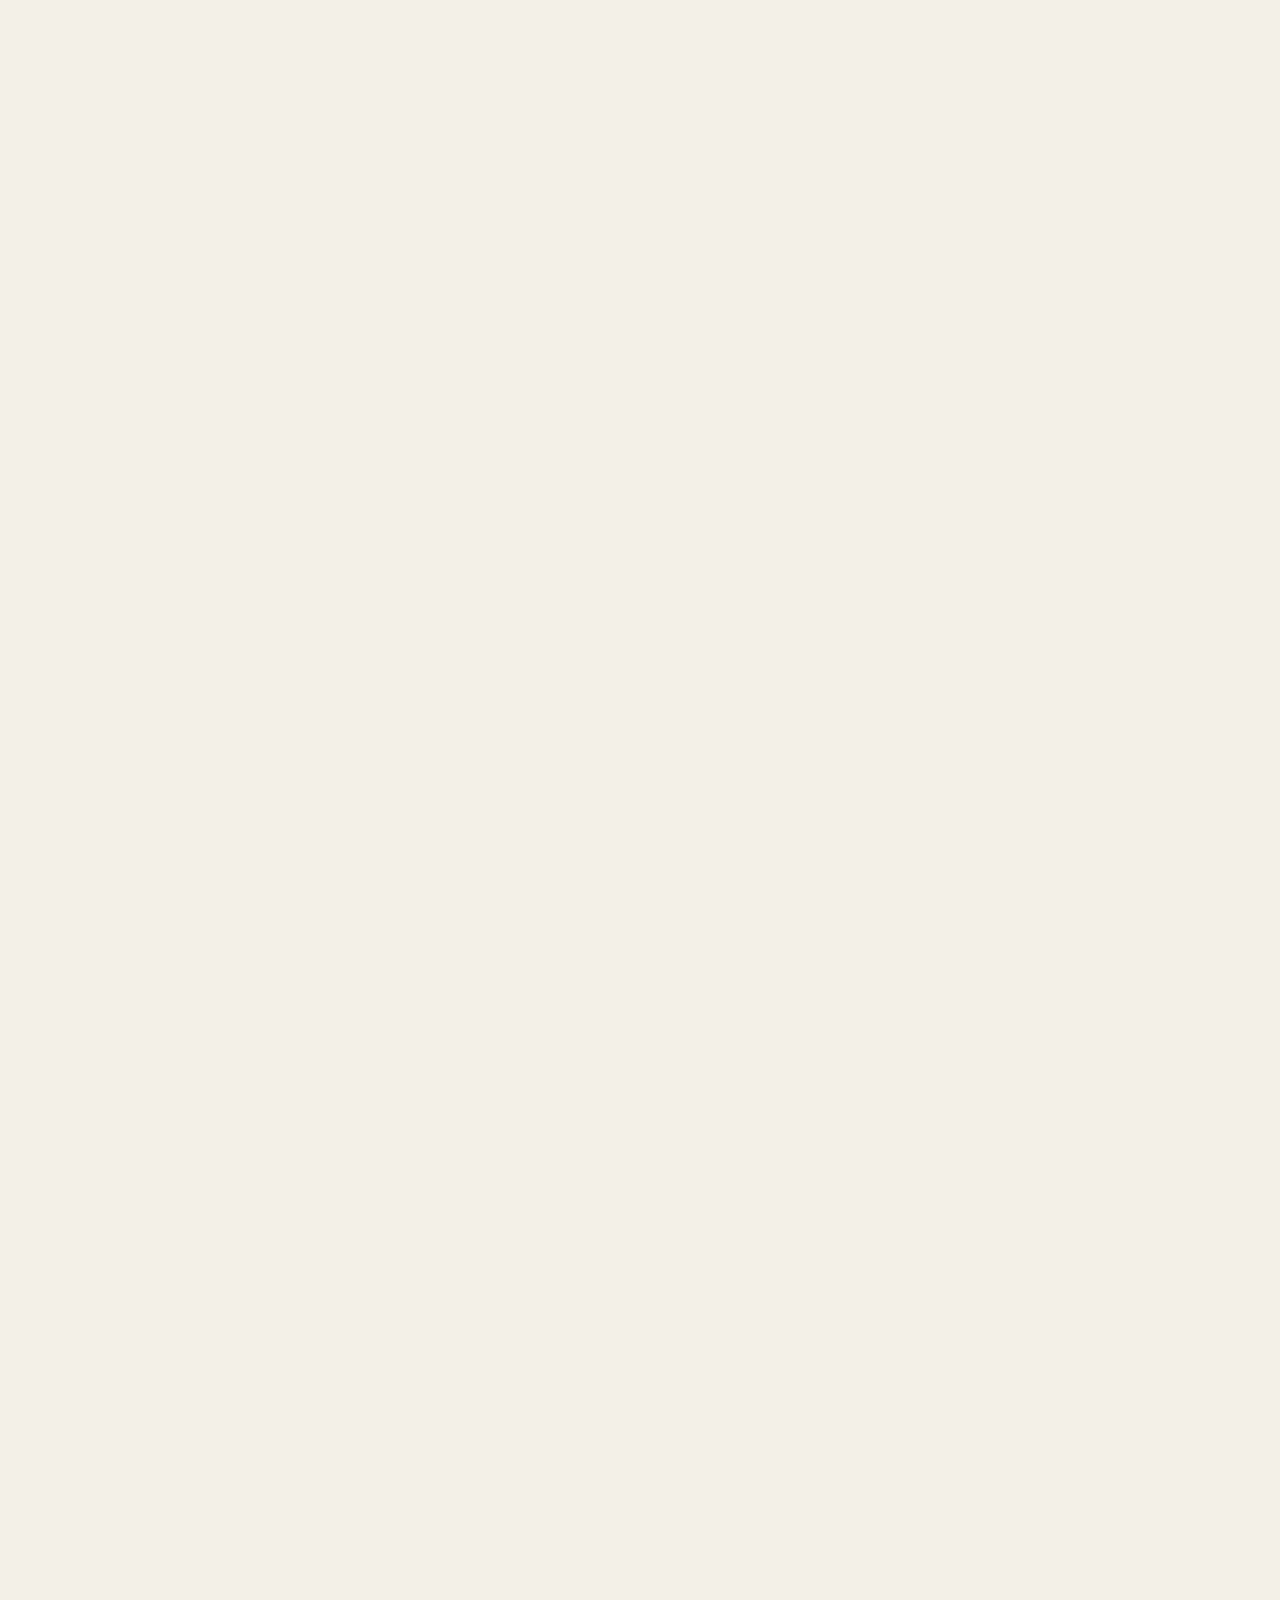
==== commit cc0928ea: "Update index.html" ====
--- a/index.html
+++ b/index.html
@@ -3,20 +3,25 @@
 <head>
 <meta charset="UTF-8">
 <meta name="viewport" content="width=device-width, initial-scale=1.0">
-<title>Salud — Albert's Odyssey</title>
+<title>Albert's Odyssey</title>
 <link rel="preconnect" href="https://fonts.googleapis.com">
 <link rel="preconnect" href="https://fonts.gstatic.com" crossorigin>
 <link href="https://fonts.googleapis.com/css2?family=Fraunces:ital,opsz,wght@0,9..144,300..600;1,9..144,300..600&family=DM+Sans:ital,opsz,wght@0,9..40,300..600;1,9..40,300..600&display=swap" rel="stylesheet">
 <style>
   *, *::before, *::after { box-sizing: border-box; margin: 0; padding: 0; }
   :root {
-    --paper: #F3F0E8; --paper-2: #E6E1D4;
-    --ink: #171611; --ink-2: #45423A; --ink-3: #625E55;
-    --rule: #C9C3B4; --rule-soft: #DDD8CB;
-    --acc: #2D6A4F;
+    --paper: #F3F0E8;
+    --paper-2: #E6E1D4;
+    --ink: #171611;
+    --ink-2: #45423A;
+    --ink-3: #625E55;
+    --rule: #C9C3B4;
+    --rule-soft: #DDD8CB;
     --now: #A86F1C;
-    --serif: 'Fraunces', Georgia, serif; --sans: 'DM Sans', system-ui, sans-serif;
-    --w: 1200px; --gutter: 40px;
+    --serif: 'Fraunces', Georgia, serif;
+    --sans: 'DM Sans', system-ui, sans-serif;
+    --w: 1200px;
+    --gutter: 40px;
   }
   html { scroll-behavior: smooth; }
   body { font-family: var(--sans); background: var(--paper); color: var(--ink); min-height: 100vh; font-size: 15px; line-height: 1.5; -webkit-font-smoothing: antialiased; }
@@ -27,165 +32,320 @@
   .label { font-size: 12px; font-weight: 500; letter-spacing: .12em; text-transform: uppercase; color: var(--ink-3); }
   .num { font-family: var(--serif); font-variation-settings: 'opsz' 144; font-weight: 400; letter-spacing: -0.02em; font-variant-numeric: tabular-nums; }
   .meta { font-size: 13px; color: var(--ink-3); }
-  .meta b, .fig-lbl b { color: var(--ink); font-weight: 500; }
+  .meta b { color: var(--ink); font-weight: 500; }
+  .meta i { font-style: italic; }
   .attn { color: var(--now); font-weight: 500; }
-  .ptag { font-size: 11px; letter-spacing: .1em; text-transform: uppercase; font-weight: 600; color: var(--ink); }
-  .ptag.soft { color: var(--ink-3); }
-  .cap-btn { font-size: 11px; letter-spacing: .12em; text-transform: uppercase; font-weight: 600; color: var(--ink-3); padding: 6px 0; border-bottom: 1px solid transparent; transition: color .15s, border-color .15s; }
-  .cap-btn:hover, .cap-btn.active { color: var(--ink); border-bottom-color: var(--ink); }
+  .title { font-family: var(--serif); font-variation-settings: 'opsz' 20; font-size: 18px; line-height: 1.35; letter-spacing: -0.005em; font-weight: 400; }
+  .ptag { font-size: 11px; letter-spacing: .1em; text-transform: uppercase; font-weight: 600; }
+  .cap-btn { font-size: 11px; letter-spacing: .12em; text-transform: uppercase; font-weight: 600; color: var(--ink-2); padding: 6px 0; border-bottom: 1px solid transparent; transition: color .15s, border-color .15s; }
+  .cap-btn:hover { color: var(--ink); border-bottom-color: var(--ink); }
   .txt-btn { font-size: 14px; color: var(--ink-2); text-decoration: underline; text-decoration-color: var(--rule); text-underline-offset: 4px; transition: text-decoration-color .15s, color .15s; }
   .txt-btn:hover { color: var(--ink); text-decoration-color: var(--ink); }
-  .line-btn { font-size: 14px; color: var(--ink); border: 1px solid var(--ink); padding: 8px 16px; transition: background .15s, color .15s; white-space: nowrap; background: transparent; }
+  .line-btn { font-size: 14px; color: var(--ink); border: 1px solid var(--ink); padding: 7px 14px; transition: background .15s, color .15s; white-space: nowrap; }
   .line-btn:hover { background: var(--ink); color: var(--paper); }
 
-  /* Top bar */
+  /* ── Top bar ─────────────────────────────────────────────── */
   .top { border-bottom: 1px solid var(--rule); position: sticky; top: 0; background: rgba(243,240,232,.94); backdrop-filter: blur(8px); z-index: 100; }
   .top .wrap { display: flex; align-items: center; height: 60px; gap: 36px; }
-  .brand { font-family: var(--serif); font-size: 21px; text-decoration: none; letter-spacing: -0.02em; white-space: nowrap; line-height: 1; }
+  .brand { font-family: var(--serif); font-size: 24px; text-decoration: none; letter-spacing: -0.02em; white-space: nowrap; display: flex; align-items: baseline; gap: 12px; line-height: 1; }
   .brand em { font-style: italic; font-weight: 300; }
+  .brand .full { opacity: 0; transform: translateY(4px); transition: opacity .25s, transform .25s; font-size: 19px; }
+  .top.scrolled .brand .full { opacity: 1; transform: none; }
   .menu { display: flex; gap: 26px; }
   .menu a { text-decoration: none; font-size: 14px; color: var(--ink-3); padding: 21px 0; border-bottom: 1px solid transparent; margin-bottom: -1px; transition: color .15s; }
   .menu a:hover { color: var(--ink); }
   .menu a.active { color: var(--ink); border-bottom-color: var(--ink); }
-
-  /* Masthead */
+  .top-right { margin-left: auto; display: flex; align-items: center; gap: 28px; }
+
+  /* ── Masthead ───────────────────────────────────────────── */
   .masthead { padding: 48px 0 0; }
   .dateline { font-size: 13px; color: var(--ink-3); padding-bottom: 18px; }
-  h1 { font-family: var(--serif); font-variation-settings: 'opsz' 144; font-weight: 400; font-size: 152px; line-height: .9; letter-spacing: -0.045em; padding-bottom: 36px; border-bottom: 1px solid var(--ink); }
-  .mast-row { padding: 32px 0 48px; }
-  .deck { font-family: var(--serif); font-variation-settings: 'opsz' 34; font-size: 34px; line-height: 1.22; letter-spacing: -0.018em; font-weight: 300; max-width: 30ch; }
+  h1 { font-family: var(--serif); font-variation-settings: 'opsz' 144; font-weight: 400; font-size: 152px; line-height: .9; letter-spacing: -0.045em; padding-bottom: 36px; border-bottom: 1px solid var(--ink); white-space: nowrap; }
+  h1 em { font-style: italic; font-weight: 300; color: var(--ink-2); }
+  .mast-row { display: grid; grid-template-columns: 8fr 4fr; gap: 64px; padding: 32px 0 40px; align-items: start; }
+  .mast-prog { padding: 0 0 56px; }
+  .mast-prog-hd { display: flex; justify-content: space-between; align-items: baseline; margin-bottom: 10px; }
+  .mast-prog-pct { font-size: 20px; letter-spacing: -0.01em; }
+  .mast-prog-bar { height: 4px; background: var(--paper-2); position: relative; }
+  .mast-prog-bar i { display: block; height: 4px; width: 0; background: var(--ink); }
+  .deck { font-family: var(--serif); font-variation-settings: 'opsz' 34; font-size: 34px; line-height: 1.22; letter-spacing: -0.018em; color: var(--ink); font-weight: 300; }
   .deck em { font-style: italic; }
   .fig-num { font-size: 96px; line-height: .9; letter-spacing: -0.04em; }
-  .fig-num small { font-size: 32px; color: var(--ink-3); letter-spacing: 0; margin-left: 4px; }
+  .fig-num small { font-size: 40px; color: var(--ink-3); letter-spacing: -0.02em; }
   .fig-lbl { font-size: 14px; color: var(--ink-3); margin-top: 16px; line-height: 1.5; max-width: 30ch; }
-
-  /* Tabs */
-  .main-tabs { display: flex; gap: 40px; border-top: 1px solid var(--ink); }
-  .main-tab { font-family: var(--serif); font-variation-settings: 'opsz' 20; font-size: 22px; letter-spacing: -0.01em; color: var(--ink-3); padding: 18px 0 16px; border-top: 2px solid transparent; margin-top: -1px; transition: color .15s; }
-  .main-tab:hover { color: var(--ink); }
-  .main-tab.active { color: var(--ink); border-top-color: var(--ink); }
-  .panel { display: none; padding: 40px 0 88px; }
-  .panel.active { display: block; }
-  .tabs-bar { display: flex; gap: 28px; margin-bottom: 8px; }
-  .tab { font-size: 11px; letter-spacing: .12em; text-transform: uppercase; font-weight: 600; color: var(--ink-3); padding: 6px 0; border-bottom: 1px solid transparent; }
-  .tab.active, .tab:hover { color: var(--ink); border-bottom-color: var(--ink); }
-  .tp { display: none; }
-  .tp.active { display: block; }
-
-  /* Groups and entries */
-  .grp { padding: 48px 0 8px; }
-  .grp .grp-hd { margin-top: 0; }
-  .grp-hd { margin-top: 56px; display: flex; align-items: baseline; gap: 18px; margin-bottom: 24px; }
-  .grp-num { font-family: var(--serif); font-size: 14px; color: var(--ink-3); font-variant-numeric: tabular-nums; }
-  .grp-ttl { font-family: var(--serif); font-variation-settings: 'opsz' 60; font-weight: 400; font-size: 34px; letter-spacing: -0.025em; line-height: 1; }
-  .grp-hd .meta { margin-left: auto; text-align: right; max-width: 40ch; }
-  .ent-grid { display: grid; grid-template-columns: 1fr 1fr; gap: 0 56px; border-top: 1px solid var(--ink); }
-  .ent { padding: 24px 0 26px; border-bottom: 1px solid var(--rule); }
-  .ent-hd { display: grid; grid-template-columns: 30px 1fr auto; align-items: baseline; gap: 14px; }
-  .ent-ico { width: 22px; height: 22px; color: var(--ink); position: relative; top: 3px; }
-  .ent-ico svg { width: 22px; height: 22px; display: block; }
-  .ent-hd h3 { font-family: var(--serif); font-variation-settings: 'opsz' 40; font-weight: 400; font-size: 26px; letter-spacing: -0.02em; line-height: 1; }
-  .ent-dose { font-family: var(--serif); font-size: 17px; color: var(--ink-2); font-variant-numeric: tabular-nums; white-space: nowrap; letter-spacing: -0.01em; }
-  .ent-why { font-size: 14.5px; color: var(--ink-2); line-height: 1.55; margin-top: 12px; max-width: 58ch; }
-  .ent-why, .ent-al, .ent-foods { margin-left: 44px; }
-  .ent-why strong { color: var(--ink); font-weight: 500; }
-  .ent-al { font-size: 13.5px; color: var(--ink-2); line-height: 1.5; margin-top: 10px; }
-  .ent-al .ptag { margin-right: 8px; }
-  .ent-foods { font-size: 13px; color: var(--ink-3); line-height: 1.7; margin-top: 12px; }
-  .ent-foods .ptag { margin-right: 8px; }
-  .ent-foods b { color: var(--ink); font-weight: 500; font-variant-numeric: tabular-nums; }
-  .ent-foods .sep { color: var(--rule); }
-  .figures { display: grid; grid-template-columns: repeat(3, 1fr); border-top: 1px solid var(--ink); margin-bottom: 32px; }
-  .figures.five { grid-template-columns: repeat(5, 1fr); }
-  .fig { padding: 18px 20px 20px 0; border-right: 1px solid var(--rule); }
-  .fig:last-child { border-right: none; }
-  .fig + .fig { padding-left: 20px; }
-  .figures .fig-num { font-size: 40px; line-height: 1; letter-spacing: -0.03em; }
-  .figures .fig-lbl { font-size: 13px; margin-top: 10px; max-width: none; }
-
-  /* Dieta */
-  .pm-header p { margin-bottom: 0; }
-  .pm-header p { font-family: var(--serif); font-variation-settings: 'opsz' 22; font-size: 22px; line-height: 1.4; letter-spacing: -0.01em; max-width: 60ch; margin: 40px 0 8px; font-weight: 300; }
-  .pm-grid-2, .pm-grid-4 { display: grid; gap: 0 48px; border-top: 1px solid var(--ink); }
-  .pm-grid-2 { grid-template-columns: 1fr 1fr; }
-  .pm-grid-4 { grid-template-columns: repeat(4, 1fr); gap: 0 32px; }
-  .pm-card { padding: 20px 0 22px; border-bottom: 1px solid var(--rule); }
-  .pm-title { font-family: var(--serif); font-variation-settings: 'opsz' 20; font-size: 20px; letter-spacing: -0.01em; line-height: 1.25; }
-  .pm-meta { font-size: 11px; letter-spacing: .1em; text-transform: uppercase; font-weight: 600; color: var(--ink-3); margin: 8px 0 6px; }
-  .pm-text { font-size: 14px; color: var(--ink-2); line-height: 1.55; margin-top: 8px; }
-  .grp-hd + .day-row { border-top: 1px solid var(--ink); }
-  .day-row { display: grid; grid-template-columns: 180px 1fr; gap: 32px; padding: 24px 0; border-bottom: 1px solid var(--rule); }
-  .day-name { font-family: var(--serif); font-variation-settings: 'opsz' 40; font-size: 26px; letter-spacing: -0.02em; line-height: 1; }
-  .day-type { font-size: 12px; letter-spacing: .1em; text-transform: uppercase; color: var(--ink-3); margin-top: 8px; }
-  .day-badge { display: block; font-size: 12px; color: var(--ink); margin-top: 6px; }
-  .meals { display: flex; flex-direction: column; gap: 12px; }
-  .meal { display: grid; grid-template-columns: 96px 1fr; gap: 20px; align-items: baseline; }
-  .meal-tag { font-size: 11px; letter-spacing: .1em; text-transform: uppercase; font-weight: 600; color: var(--ink-3); }
-  .meal-name { font-size: 15px; font-weight: 500; line-height: 1.35; }
-  .meal-detail { font-size: 13.5px; color: var(--ink-2); line-height: 1.5; margin-top: 2px; }
-  .shop-col { padding: 18px 0 20px; border-bottom: 1px solid var(--rule); }
-  .shop-col h3 { font-size: 12px; letter-spacing: .12em; text-transform: uppercase; font-weight: 500; color: var(--ink-3); margin-bottom: 10px; }
-  .shop-col ul { list-style: none; }
-  .shop-col li { font-size: 14px; color: var(--ink); padding: 4px 0; }
-  .pm-callout { border-top: 1px solid var(--ink); margin-top: 48px; padding-top: 24px; }
-  .pm-callout h2 { font-family: var(--serif); font-variation-settings: 'opsz' 40; font-weight: 400; font-size: 30px; letter-spacing: -0.02em; margin-bottom: 12px; line-height: 1.1; }
-  .pm-callout p { font-size: 15px; color: var(--ink-2); line-height: 1.6; max-width: 66ch; }
-  .pm-callout strong { color: var(--ink); font-weight: 500; }
-
-  /* Deporte */
-  .objetivo { display: grid; align-items: start; grid-template-columns: 5fr 7fr; gap: 64px; border-top: 1px solid var(--ink); padding: 24px 0 0; margin-bottom: 8px; }
-  .obj-label { font-size: 11px; letter-spacing: .12em; text-transform: uppercase; font-weight: 600; color: var(--now); margin-bottom: 14px; }
-  .obj-text { font-family: var(--serif); font-variation-settings: 'opsz' 20; font-size: 20px; line-height: 1.4; letter-spacing: -0.005em; max-width: 40ch; }
-  .hito { display: grid; grid-template-columns: 16px 1fr; gap: 14px; align-items: baseline; padding: 13px 0; border-bottom: 1px solid var(--rule-soft); }
+  .fig-lbl b { color: var(--ink); font-weight: 500; }
+
+  /* ── Sections ───────────────────────────────────────────── */
+  section.block .wrap { border-top: 1px solid var(--rule); padding-top: 56px; padding-bottom: 88px; position: relative; }
+  .sec-head { display: flex; align-items: baseline; gap: 18px; margin-bottom: 40px; }
+  .sec-num { font-family: var(--serif); font-size: 14px; color: var(--ink-3); font-variant-numeric: tabular-nums; position: absolute; left: -16px; top: 62px; }
+  h2 { font-family: var(--serif); font-variation-settings: 'opsz' 60; font-weight: 400; font-size: 56px; letter-spacing: -0.03em; line-height: 1; }
+  .sec-meta { margin-left: auto; text-align: right; }
+
+  /* 01 Roadmap */
+  .strip { display: grid; grid-template-columns: repeat(6, 1fr); gap: 6px; margin-bottom: 48px; }
+  .seg { position: relative; }
+  .seg-bar { height: 8px; background: var(--paper-2); position: relative; }
+  .seg-bar i { position: absolute; left: 0; top: 0; height: 100%; width: 0; background: var(--ink); transition: width 1.2s cubic-bezier(.4,0,.2,1); }
+  .seg-lbl { display: flex; align-items: baseline; gap: 8px; margin-top: 10px; font-size: 12px; color: var(--ink-3); }
+  .seg-lbl b { font-family: var(--serif); font-size: 14px; font-weight: 400; color: var(--ink-3); font-variant-numeric: tabular-nums; }
+  .seg.current .seg-lbl, .seg.current .seg-lbl b { color: var(--ink); }
+  .seg.current .seg-lbl b { font-weight: 500; }
+  .seg-name { display: block; font-family: var(--serif); font-size: 15px; color: var(--ink-3); margin-top: 2px; }
+  .seg.current .seg-name { color: var(--ink); }
+  .today { position: absolute; top: -26px; transform: translateX(-50%); display: flex; flex-direction: column; align-items: center; gap: 4px; transition: left 1.2s cubic-bezier(.4,0,.2,1); }
+  .today span { font-size: 11px; letter-spacing: .12em; text-transform: uppercase; font-weight: 600; color: var(--now); white-space: nowrap; }
+  .today i { width: 1px; height: 14px; background: var(--now); display: block; }
+  .road { display: grid; grid-template-columns: 5fr 7fr; gap: 64px; align-items: start; }
+  .cur { border-top: 2px solid var(--ink); padding-top: 18px; }
+  .cur .label { color: var(--ink); }
+  .cur h3 { font-family: var(--serif); font-variation-settings: 'opsz' 60; font-weight: 400; font-size: 44px; letter-spacing: -0.03em; line-height: 1; margin: 12px 0 18px; }
+  .cur p { font-size: 15px; line-height: 1.55; color: var(--ink-2); max-width: 44ch; }
+  .cur p.focus { margin-top: 12px; color: var(--ink); }
+  .cur p.focus .ptag { margin-right: 6px; }
+  .hitos { margin-top: 28px; }
+  .hitos .label { display: block; margin-bottom: 4px; }
+  .hito { display: grid; grid-template-columns: 16px 1fr auto; gap: 14px; align-items: baseline; padding: 13px 0; border-bottom: 1px solid var(--rule-soft); }
   .hito .g { width: 10px; height: 10px; border-radius: 50%; border: 1px solid var(--ink-3); position: relative; top: 1px; }
+  .hito.done .g { background: var(--ink); border-color: var(--ink); }
   .hito.active .g { border-color: var(--ink); box-shadow: inset 0 0 0 2px var(--paper), inset 0 0 0 10px var(--ink); }
-  .hito .title { font-family: var(--serif); font-variation-settings: 'opsz' 20; font-size: 17px; line-height: 1.35; }
-  .hito.pending .title { color: var(--ink-2); }
-  .content-grid { display: grid; grid-template-columns: 1fr 1fr; gap: 0 56px; border-top: 1px solid var(--ink); }
-  .content-card { display: block; padding: 24px 0 26px; border-bottom: 1px solid var(--rule); text-decoration: none; color: inherit; transition: background .15s; }
-  .content-card:hover { background: rgba(255,255,255,.35); }
-  .card-label { font-size: 11px; letter-spacing: .12em; text-transform: uppercase; font-weight: 600; color: var(--ink-3); }
-  .card-title { font-family: var(--serif); font-variation-settings: 'opsz' 40; font-size: 28px; letter-spacing: -0.02em; line-height: 1.1; margin: 10px 0 12px; }
-  .card-desc { font-size: 14.5px; color: var(--ink-2); line-height: 1.55; max-width: 50ch; }
-  .card-bottom { display: flex; justify-content: space-between; align-items: baseline; gap: 24px; margin-top: 18px; }
-  .card-tags { font-size: 13px; color: var(--ink-3); }
-  .card-tag + .card-tag::before { content: ' · '; }
-  .card-arrow { font-size: 11px; letter-spacing: .12em; text-transform: uppercase; font-weight: 600; color: var(--ink); border-bottom: 1px solid var(--ink); padding-bottom: 2px; }
-
-  /* Overlays */
-  .cardio-modal-overlay { position: fixed; inset: 0; background: rgba(23,22,17,.42); backdrop-filter: blur(3px); z-index: 1000; display: none; align-items: center; justify-content: center; padding: 24px; }
-  .cardio-modal-overlay.open { display: flex; }
-  .cardio-modal { background: var(--paper); border: 1px solid var(--ink); width: 880px; max-width: 100%; max-height: calc(100vh - 48px); overflow-y: auto; display: flex; flex-direction: column; }
-  .cardio-modal-hdr { padding: 22px 28px 18px; border-bottom: 1px solid var(--ink); display: flex; align-items: flex-start; justify-content: space-between; gap: 16px; position: sticky; top: 0; background: var(--paper); z-index: 1; }
-  .cardio-modal-title { font-family: var(--serif); font-size: 24px; letter-spacing: -0.02em; line-height: 1; }
-  .cardio-modal-sub { font-size: 13px; color: var(--ink-3); margin-top: 6px; }
-  .cardio-modal-close { font-size: 14px; color: var(--ink-2); text-decoration: underline; text-decoration-color: var(--rule); text-underline-offset: 4px; }
-  .cardio-modal-stats { display: grid; grid-template-columns: repeat(3, 1fr); padding: 20px 28px 0; }
-  .cardio-modal-stats > div { padding: 0 20px 20px 0; border-right: 1px solid var(--rule); }
-  .cardio-modal-stats > div + div { padding-left: 20px; }
-  .cardio-modal-stats > div:last-child { border-right: none; }
-  .cardio-modal-stat-val { font-family: var(--serif); font-size: 32px; letter-spacing: -0.02em; line-height: 1; font-variant-numeric: tabular-nums; }
-  .cardio-modal-stat-lbl { font-size: 13px; color: var(--ink-3); margin-top: 8px; }
-  .cardio-modal-body { padding: 8px 28px 28px; }
-  .cardio-row { display: grid; grid-template-columns: 80px 80px 1fr 110px; gap: 16px; align-items: baseline; padding: 10px 0; border-bottom: 1px solid var(--rule-soft); }
-  .cardio-row.hdr { font-size: 11px; letter-spacing: .12em; text-transform: uppercase; color: var(--ink-3); font-weight: 500; border-bottom: 1px solid var(--ink); }
-  .cardio-sem { font-size: 13px; color: var(--ink-3); }
-  .cardio-km { font-family: var(--serif); font-size: 18px; font-variant-numeric: tabular-nums; letter-spacing: -0.01em; }
-  .cardio-desc { font-size: 14px; color: var(--ink-2); }
-  .cardio-badge { font-size: 11px; letter-spacing: .1em; text-transform: uppercase; font-weight: 600; color: var(--ink-3); text-align: right; }
-  .cardio-badge.badge-mixto { color: var(--ink); }
+  .hito.late .g { border-color: var(--now); box-shadow: inset 0 0 0 2px var(--paper), inset 0 0 0 10px var(--now); }
+  .hito .title { font-size: 17px; }
+  .hito.done .title { color: var(--ink-3); }
+  .hito .m { font-size: 12px; color: var(--ink-3); white-space: nowrap; letter-spacing: .02em; }
+  .hito .m .ptag { margin-right: 6px; }
+  .hito.late .m { color: var(--now); font-weight: 500; }
+  .note { font-size: 13.5px; color: var(--ink-2); line-height: 1.55; max-width: 48ch; margin-top: 28px; }
+  .note b { color: var(--ink); font-weight: 500; }
+  .note.warn { display: none; margin-top: 24px; font-style: italic; }
+  .note.warn.visible { display: block; }
+  .next-list { border-top: 1px solid var(--ink); }
+  .next-list .label { display: block; padding: 14px 0 6px; }
+  .nx { display: grid; grid-template-columns: 34px 150px 1fr; gap: 20px; align-items: baseline; padding: 16px 0; border-bottom: 1px solid var(--rule); }
+  .nx .idx { font-family: var(--serif); font-size: 14px; color: var(--ink-3); font-variant-numeric: tabular-nums; }
+  .nx .range { font-size: 13px; color: var(--ink-3); }
+  .nx .name { font-family: var(--serif); font-variation-settings: 'opsz' 20; font-size: 20px; letter-spacing: -0.01em; line-height: 1.2; }
+  .nx .one { font-size: 14px; color: var(--ink-2); margin-top: 4px; line-height: 1.5; }
+  .nx .sub { display: none; margin-top: 10px; }
+  .next-list.expanded .nx .sub { display: block; }
+  .nx .sub .hito { padding: 8px 0; }
+  .nx .sub .hito .title { font-size: 15px; }
+  .next-foot { padding-top: 16px; }
+
+  .ph-actions { display: flex; gap: 22px; flex-wrap: wrap; margin-top: 24px; }
+  .nx-act { display: flex; gap: 20px; margin-top: 10px; }
+  .nx.past .name { color: var(--ink-2); }
+  .nx .one b { color: var(--ink); font-weight: 500; }
+  .sheet.wide { width: 860px; }
+  .ed-pillar { padding-bottom: 8px; }
+  .ed-pillar + .ed-pillar { margin-top: 28px; }
+  .ed-obj { padding: 14px 0 16px; border-bottom: 1px solid var(--rule-soft); display: flex; flex-direction: column; gap: 10px; }
+  .ed-obj-hd { display: flex; justify-content: space-between; align-items: baseline; }
+  .ed-ms { display: flex; flex-direction: column; gap: 6px; }
+  .ed-ms-row { display: grid; grid-template-columns: 1fr 170px auto; gap: 16px; align-items: baseline; }
+  .ed-add { padding-top: 14px; }
+  .ed-in { min-height: 48px; }
+  .figures.three { grid-template-columns: repeat(3, 1fr); border-top: 1px solid var(--ink); margin: 0; display: grid; }
+  .figures.three .fig { padding: 16px 20px 18px 0; border-right: 1px solid var(--rule); }
+  .figures.three .fig + .fig { padding-left: 20px; }
+  .figures.three .fig:last-child { border-right: none; }
+  .figures.three .fig-num { font-size: 40px; line-height: 1; }
+  .figures.three .fig-num small { font-size: 18px; }
+  .figures.three .fig-lbl { font-size: 13px; margin-top: 8px; max-width: none; }
+  .ar-pillar { padding-top: 8px; }
+  .ar-obj { padding: 12px 0 4px; }
+  .ar-obj .obj-name { margin-bottom: 4px; }
+  .ar-obj .hito .title { font-size: 15px; }
+  @media (max-width: 700px) { .ed-ms-row { grid-template-columns: 1fr; gap: 6px; } }
+  /* Hoja de ruta: todo dentro de la tira */
+  .strip { margin-bottom: 0; }
+  .seg-name { font-family: var(--serif); font-variation-settings: 'opsz' 40; font-size: 22px; letter-spacing: -0.015em; line-height: 1.1; color: var(--ink-3); text-align: left; margin-top: 4px; text-decoration: underline; text-decoration-color: transparent; text-underline-offset: 5px; transition: text-decoration-color .15s, color .15s; }
+  .seg-name:hover, .seg.open .seg-name, .seg.current .seg-name { color: var(--ink); }
+  .seg-name:hover { text-decoration-color: var(--rule); }
+  .seg.open .seg-name { text-decoration-color: var(--ink); }
+  .seg-status { font-size: 12.5px; color: var(--ink-3); margin-top: 8px; line-height: 1.45; }
+  .seg-acts { display: flex; flex-wrap: wrap; gap: 4px 16px; margin-top: 8px; }
+  .seg-acts .cap-btn { font-size: 10.5px; padding: 4px 0; }
+  .cap-btn.soft { color: var(--ink-3); }
+  .pdetail { display: none; margin-top: 32px; border-top: 1px solid var(--ink); padding-top: 22px; }
+  .pd-hd h3 { font-family: var(--serif); font-variation-settings: 'opsz' 60; font-weight: 400; font-size: 40px; letter-spacing: -0.03em; line-height: 1; margin: 10px 0 12px; }
+  .pd-hd p { font-size: 15px; color: var(--ink-2); line-height: 1.55; max-width: 66ch; }
+  .pd-body { margin-top: 20px; max-width: 760px; }
+  .pd-body .label { display: block; margin-bottom: 4px; }
+  .pd-body .hito .title { font-size: 16px; }
+  .pd-body .note { margin-top: 20px; }
+  @media (max-width: 1100px) { .strip { grid-template-columns: repeat(3, 1fr); row-gap: 32px; } .today { display: none; } }
+  @media (max-width: 600px) { .strip { grid-template-columns: 1fr 1fr; } }
+  /* 02 Pillars: tarjetas en una franja */
+  .pillar-list { display: grid; grid-template-columns: repeat(5, 1fr); gap: 16px; }
+  .pillar-card { border: 1px solid var(--ink); padding: 18px 20px 16px; cursor: pointer; display: flex; flex-direction: column; transition: background .15s; }
+  .pillar-card:hover { background: rgba(255,255,255,.45); }
+  .pillar-card.active { background: rgba(255,255,255,.7); }
+  .pc-top { display: flex; justify-content: space-between; align-items: baseline; }
+  .pr-idx { font-family: var(--serif); font-size: 13px; color: var(--ink-3); font-variant-numeric: tabular-nums; }
+  .pr-pct { font-family: var(--serif); font-variation-settings: 'opsz' 40; font-size: 26px; line-height: 1; font-variant-numeric: tabular-nums; letter-spacing: -0.02em; }
+  .pr-name { font-family: var(--serif); font-variation-settings: 'opsz' 40; font-size: 24px; letter-spacing: -0.015em; line-height: 1; margin-top: 14px; }
+  .pr-sub { font-size: 12.5px; color: var(--ink-3); margin-top: 8px; line-height: 1.4; flex: 1; }
+  .pr-bar { height: 3px; background: var(--paper-2); position: relative; margin-top: 16px; }
+  .pr-bar i { position: absolute; left: 0; top: 0; height: 3px; width: 0; transition: width 1s cubic-bezier(.4,0,.2,1); }
+  .detail-panel { margin-top: 24px; border-top: 1px solid var(--ink); }
+  @media (max-width: 1000px) { .pillar-list { grid-template-columns: repeat(3, 1fr); } }
+  @media (max-width: 600px) { .pillar-list { grid-template-columns: 1fr 1fr; } }
+
+  /* Detail */
+  .detail-panel { display: none; border-bottom: 1px solid var(--rule); animation: fade .25s ease; }
+  .detail-panel.visible { display: block; }
+  @keyframes fade { from { opacity: 0; transform: translateY(6px); } to { opacity: 1; transform: none; } }
+  .detail-hdr { display: flex; align-items: flex-end; justify-content: space-between; padding: 32px 0 20px; }
+  .detail-ttl { font-family: var(--serif); font-size: 28px; letter-spacing: -0.02em; line-height: 1; }
+  .detail-sub { font-size: 13px; color: var(--ink-3); margin-top: 8px; }
+  .detail-body { display: grid; grid-template-columns: 1fr 1fr; gap: 0 48px; padding-bottom: 40px; }
+  .obj-block { padding: 20px 0 8px; border-top: 1px solid var(--rule); }
+  .obj-hdr { display: flex; align-items: baseline; justify-content: space-between; gap: 24px; }
+  .obj-name { font-size: 14px; line-height: 1.45; color: var(--ink); font-weight: 500; max-width: 46ch; }
+  .obj-badge { font-family: var(--serif); font-size: 20px; letter-spacing: -0.01em; font-variant-numeric: tabular-nums; }
+  .obj-meta { margin: 14px 0 6px; }
+  .obj-bar-bg { height: 10px; background: var(--paper-2); position: relative; }
+  .obj-bar-fill { position: absolute; left: 0; top: 0; height: 10px; width: 0; }
+  .ms-list { margin-top: 6px; }
+
+  /* 03 Now */
+  .now-grid { display: grid; grid-template-columns: 7fr 5fr; gap: 64px; }
+  .hito-list { border-top: 1px solid var(--ink); }
+  .no-active { font-size: 14px; color: var(--ink-3); padding: 16px 0; font-style: italic; border-top: 1px solid var(--ink); }
+  .weight { border-top: 1px solid var(--ink); padding-top: 16px; }
+  .weight-hd { display: flex; align-items: flex-end; justify-content: space-between; gap: 16px; margin-bottom: 20px; }
+  .weight-hd .label { display: block; margin-bottom: 10px; }
+  .weight-now { font-size: 48px; line-height: 1; }
+  .weight-now small { font-size: 20px; color: var(--ink-3); letter-spacing: 0; margin-left: 2px; }
+  .weight-delta { font-size: 13px; color: var(--ink-3); text-align: right; line-height: 1.5; }
+  .weight-delta b { color: var(--ink); font-weight: 500; }
+  .weight svg { width: 100%; height: auto; display: block; overflow: visible; font-family: var(--sans); }
+  .weight-foot { display: flex; justify-content: space-between; font-size: 12px; color: var(--ink-3); margin-top: 8px; }
+  .weight-note { font-size: 13px; color: var(--ink-3); font-style: italic; margin-top: 14px; }
+
+  /* 04 Weekly */
+  .wr-feat { display: grid; grid-template-columns: 5fr 7fr; gap: 64px; border-top: 1px solid var(--ink); padding: 28px 0 32px; cursor: pointer; }
+  .wr-feat:hover .wr-feat-text { color: var(--ink-2); }
+  .wr-feat-date { font-family: var(--serif); font-variation-settings: 'opsz' 60; font-size: 44px; letter-spacing: -0.03em; line-height: 1; }
+  .wr-feat-date small { display: block; font-family: var(--sans); font-size: 13px; color: var(--ink-3); margin-top: 12px; letter-spacing: .02em; }
+  .wr-feat-text { font-family: var(--serif); font-variation-settings: 'opsz' 20; font-size: 20px; line-height: 1.45; letter-spacing: -0.005em; max-width: 60ch; transition: color .15s; }
+  .wr-feat-meta { font-size: 13px; color: var(--ink-3); margin-top: 16px; }
+  .wr-list { border-top: 1px solid var(--rule); }
+  .wr-row { display: grid; grid-template-columns: 150px 1fr; gap: 32px; align-items: baseline; padding: 20px 0; border-bottom: 1px solid var(--rule); cursor: pointer; transition: background .15s; }
+  .wr-row:hover { background: rgba(255,255,255,.35); }
+  .wr-row.missing { cursor: default; }
+  .wr-row.missing:hover { background: none; }
+  .wr-date { font-family: var(--serif); font-variation-settings: 'opsz' 40; font-size: 24px; letter-spacing: -0.015em; line-height: 1; white-space: nowrap; }
+  .wr-date small { display: block; font-family: var(--sans); font-size: 12px; color: var(--ink-3); margin-top: 7px; letter-spacing: .02em; }
+  .wr-row.missing .wr-date { color: var(--now); }
+  .wr-preview { font-size: 15px; color: var(--ink); line-height: 1.55; max-width: 76ch; }
+  .wr-preview.empty { color: var(--ink-3); font-style: italic; }
+  .wr-preview .attn { font-style: normal; }
+  .wr-more { padding: 18px 0 0; font-size: 14px; }
+  .wr-empty { padding: 32px 0; font-size: 14px; color: var(--ink-3); font-style: italic; border-top: 1px solid var(--ink); }
 
   /* Footer */
   footer .wrap { border-top: 1px solid var(--ink); padding: 28px var(--gutter) 56px; display: flex; justify-content: space-between; gap: 32px; font-size: 13px; color: var(--ink-3); flex-wrap: wrap; }
-
-  /* Responsive */
+  .sync-status { font-size: 13px; color: var(--ink-3); }
+  .sync-status.ok { color: #2D6A4F; } .sync-status.err { color: #A3442C; }
+
+  /* ── Overlays ───────────────────────────────────────────── */
+  .overlay { position: fixed; inset: 0; background: rgba(23,22,17,.42); backdrop-filter: blur(3px); z-index: 1000; display: none; align-items: flex-start; justify-content: flex-end; padding: 12px; }
+  .overlay.open { display: flex; }
+  .overlay.center { align-items: center; justify-content: center; padding: 24px; }
+  .sheet { background: var(--paper); border: 1px solid var(--ink); width: 600px; max-width: 100%; max-height: calc(100vh - 24px); overflow-y: auto; display: flex; flex-direction: column; }
+  .sheet.narrow { width: 480px; }
+  .sheet-hdr { padding: 22px 28px 18px; border-bottom: 1px solid var(--ink); display: flex; align-items: flex-start; justify-content: space-between; gap: 16px; position: sticky; top: 0; background: var(--paper); z-index: 1; }
+  .sheet-ttl { font-family: var(--serif); font-size: 24px; letter-spacing: -0.02em; line-height: 1; }
+  .sheet-sub { font-size: 13px; color: var(--ink-3); margin-top: 6px; }
+  .sheet-body { padding: 24px 28px 32px; display: flex; flex-direction: column; gap: 18px; }
+  .field { display: flex; flex-direction: column; gap: 6px; }
+  .field label { font-size: 12px; letter-spacing: .1em; text-transform: uppercase; color: var(--ink-3); font-weight: 500; }
+  .input, .textarea { font-family: var(--sans); font-size: 15px; color: var(--ink); background: transparent; border: none; border-bottom: 1px solid var(--rule); padding: 8px 0; width: 100%; outline: none; transition: border-color .15s; border-radius: 0; }
+  .input:focus, .textarea:focus { border-bottom-color: var(--ink); }
+  .textarea { resize: vertical; min-height: 64px; line-height: 1.55; }
+  .row-2 { display: grid; grid-template-columns: 1fr 1fr; gap: 24px; }
+  .divider { font-family: var(--serif); font-size: 16px; letter-spacing: -0.01em; padding-top: 10px; margin-top: 4px; border-top: 1px solid var(--rule); color: var(--ink); }
+  .actions { display: flex; gap: 20px; align-items: center; padding-top: 8px; }
+  .info { font-size: 13px; color: var(--ink-2); line-height: 1.6; padding-bottom: 12px; border-bottom: 1px solid var(--rule-soft); }
+  .info code { font-family: var(--sans); background: var(--paper-2); padding: 1px 5px; }
+  .msg { font-size: 13px; display: none; }
+  .msg.ok { color: #2D6A4F; } .msg.err { color: #A3442C; }
+  .sync-actions { display: grid; grid-template-columns: 1fr 1fr; gap: 16px; }
+  .sync-action { border: 1px solid var(--rule); padding: 16px 18px; text-align: left; transition: border-color .15s; }
+  .sync-action:hover { border-color: var(--ink); }
+  .sync-action b { display: block; font-family: var(--serif); font-size: 18px; letter-spacing: -0.01em; margin-bottom: 4px; font-weight: 400; }
+  .sync-action span { font-size: 13px; color: var(--ink-3); line-height: 1.45; display: block; }
+
+  .wr-read-section { padding: 16px 0; border-bottom: 1px solid var(--rule-soft); }
+  .wr-read-section:last-child { border-bottom: none; }
+  .wr-read-section-lbl { font-size: 12px; letter-spacing: .1em; text-transform: uppercase; color: var(--ink-3); margin-bottom: 6px; }
+  .wr-read-section-val { font-size: 15px; line-height: 1.6; white-space: pre-wrap; }
+  .wr-read-section-empty { font-size: 14px; color: var(--ink-3); font-style: italic; }
+  .wr-read-actions { display: flex; gap: 16px; align-items: center; flex-shrink: 0; }
+  .txt-btn.del { color: #A3442C; }
+
+  /* Edit panel */
+  .edit-pillar { padding-top: 8px; }
+  .edit-pillar-hd { display: flex; align-items: baseline; gap: 10px; padding-bottom: 8px; border-bottom: 1px solid var(--ink); margin-bottom: 6px; }
+  .edit-pillar-hd span.nm { font-family: var(--serif); font-size: 18px; letter-spacing: -0.01em; }
+  .edit-obj { font-size: 12px; letter-spacing: .06em; text-transform: uppercase; color: var(--ink-3); margin: 14px 0 4px; line-height: 1.5; }
+  .edit-row { display: grid; grid-template-columns: 10px 1fr auto auto; gap: 12px; align-items: baseline; padding: 9px 0; border-bottom: 1px solid var(--rule-soft); cursor: pointer; }
+  .edit-row:hover .edit-title { color: var(--ink); text-decoration: underline; text-decoration-color: var(--rule); text-underline-offset: 3px; }
+  .edit-dot { width: 8px; height: 8px; border-radius: 50%; position: relative; top: -1px; }
+  .edit-title { font-size: 13.5px; line-height: 1.4; color: var(--ink-2); }
+  .edit-date { font-size: 12px; color: var(--ink-3); white-space: nowrap; }
+  .edit-badge { font-size: 12px; letter-spacing: .04em; white-space: nowrap; min-width: 78px; text-align: right; }
+
+  /* Login */
+  #loginScreen { position: fixed; inset: 0; background: var(--paper); z-index: 5000; display: flex; align-items: center; justify-content: center; padding: 24px; }
+  #loginScreen.hidden { display: none; }
+  .login { width: 400px; max-width: 100%; }
+  .login .dateline { border-bottom: 1px solid var(--ink); }
+  .login-logo { font-family: var(--serif); font-size: 48px; letter-spacing: -0.035em; line-height: 1; margin: 28px 0 10px; }
+  .login-logo em { font-style: italic; font-weight: 300; color: var(--ink-2); }
+  .login-sub { font-size: 14px; color: var(--ink-3); margin-bottom: 40px; }
+  .login-error { font-size: 13px; color: #A3442C; min-height: 18px; margin-top: 12px; }
+  .login-hint { font-size: 13px; color: var(--ink-3); margin-top: 28px; }
+
+  /* ── Responsive ─────────────────────────────────────────── */
+  /* ── Color e iconos ─────────────────────────────────────── */
+  .ico { display: inline-block; width: 1em; height: 1em; vertical-align: -0.12em; }
+  .ico svg { width: 100%; height: 100%; display: block; }
+  .sec-ico { width: 28px; height: 28px; color: var(--ink-2); align-self: center; flex-shrink: 0; }
+  .sec-ico svg { width: 28px; height: 28px; display: block; }
+  .pillar-card { background: color-mix(in srgb, var(--pillar-color) 9%, var(--paper)); border-color: color-mix(in srgb, var(--pillar-color) 55%, var(--paper)); }
+  .pillar-card:hover { background: color-mix(in srgb, var(--pillar-color) 15%, var(--paper)); }
+  .pillar-card.active { background: color-mix(in srgb, var(--pillar-color) 15%, var(--paper)); border-color: var(--pillar-color); }
+  .pc-left { display: flex; align-items: center; gap: 10px; }
+  .pc-ico { width: 22px; height: 22px; color: var(--pillar-color); }
+  .pc-ico svg { width: 22px; height: 22px; display: block; }
+  .pr-pct { color: var(--pillar-color); }
+  .pr-bar { background: color-mix(in srgb, var(--pillar-color) 18%, var(--paper)); }
+  .hito .g { border-color: var(--pc, var(--ink-3)); }
+  .hito.done .g { background: var(--pc, var(--ink)); border-color: var(--pc, var(--ink)); }
+  .hito.active .g { border-color: var(--pc, var(--ink)); box-shadow: inset 0 0 0 2px var(--paper), inset 0 0 0 10px var(--pc, var(--ink)); }
+  .detail-ttl { display: flex; align-items: center; gap: 12px; }
+  .dt-ico { width: 26px; height: 26px; color: var(--pc, var(--ink)); }
+  .dt-ico svg { width: 26px; height: 26px; display: block; }
+  .mast-prog-bar { display: flex; overflow: hidden; }
+  .mast-prog-bar i { display: block; height: 4px; width: 0; flex-shrink: 0; }
+  .mast-prog-leg { display: flex; flex-wrap: wrap; gap: 6px 18px; margin-top: 10px; font-size: 12px; color: var(--ink-3); }
+  .mast-prog-leg b { color: var(--ink); font-weight: 500; }
+  .dot { display: inline-block; width: 7px; height: 7px; border-radius: 50%; margin-right: 7px; position: relative; top: -1px; }
+  .wr-feat-meta { display: flex; flex-wrap: wrap; gap: 6px 16px; }
+  .wtag { white-space: nowrap; }
+  .weight-hd .label { display: flex; align-items: center; gap: 8px; }
+  .weight-hd .label .ico { width: 16px; height: 16px; color: #2D6A4F; }
+  .detail-panel .obj-badge { color: var(--pc, var(--ink)); }
+  .detail-panel .obj-bar-fill { background: var(--pc, var(--ink)); }
+  @media (max-width: 1320px) { .sec-num { position: static; } }
   @media (max-width: 1240px) { h1 { font-size: 11.5vw; } }
-  @media (max-width: 1000px) {
-    .ent-grid, .content-grid, .pm-grid-2 { grid-template-columns: 1fr; }
-    .pm-grid-4 { grid-template-columns: 1fr 1fr; }
-    .objetivo { grid-template-columns: 1fr; gap: 24px; }
-    .figures.five { grid-template-columns: repeat(3, 1fr); }
-    .figures.five .fig:nth-child(3) { border-right: none; }
+  @media (max-width: 1100px) {
+    .road { grid-template-columns: 1fr; gap: 40px; }
+    .strip { grid-template-columns: repeat(3, 1fr); row-gap: 28px; }
+    .today { display: none; }
   }
   @media (max-width: 900px) {
     :root { --gutter: 24px; }
@@ -195,431 +355,569 @@
     .menu { display: flex; order: 3; flex-basis: 100%; gap: 22px; overflow-x: auto; border-top: 1px solid var(--rule-soft); scrollbar-width: none; }
     .menu::-webkit-scrollbar { display: none; }
     .menu a { padding: 13px 0; white-space: nowrap; }
+    .brand .full { opacity: 1; transform: none; }
     h1 { font-size: 13vw; padding-bottom: 20px; }
-    .mast-row { grid-template-columns: 1fr; gap: 36px; padding-bottom: 32px; }
+    h2 { font-size: 40px; }
+    .mast-row { grid-template-columns: 1fr; gap: 36px; padding-bottom: 40px; }
     .deck { font-size: 26px; }
     .fig-num { font-size: 72px; }
-    .main-tabs { gap: 24px; }
-    .ent-hd { grid-template-columns: 30px 1fr; row-gap: 6px; }
-    .ent-dose { grid-column: 2; white-space: normal; }
-    .main-tab { font-size: 18px; }
-    .day-row { grid-template-columns: 1fr; gap: 14px; }
-    .cardio-row { grid-template-columns: 70px 70px 1fr; }
-    .cardio-badge, .cardio-row.hdr span:nth-child(4) { display: none; }
+    .now-grid { grid-template-columns: 1fr; gap: 40px; }
+    .detail-body { grid-template-columns: 1fr; }
+    .wr-row { grid-template-columns: 110px 1fr; }
+    .wr-feat { grid-template-columns: 1fr; gap: 20px; }
+    .nx { grid-template-columns: 34px 1fr; }
+    .nx .range { grid-column: 2; }
+    .hito { grid-template-columns: 16px 1fr; }
+    .hito .m { grid-column: 2; }
   }
   @media (max-width: 600px) {
-    .pm-grid-4, .figures.five { grid-template-columns: 1fr; }
-    .fig { border-right: none; }
-    .meal { grid-template-columns: 1fr; gap: 4px; }
+    .row-2 { grid-template-columns: 1fr; }
+    .sync-actions { grid-template-columns: 1fr; }
+    .top .wrap { gap: 0 16px; }
+    .brand .full { display: none; }
+    .top-right .cap-btn { font-size: 10.5px; letter-spacing: .1em; }
+    .top-right { gap: 14px; }
+    .strip { grid-template-columns: repeat(2, 1fr); }
   }
-
-  /* ── Color e iconos ─────────────────────────────────────── */
-  .ico { display: inline-block; width: 1em; height: 1em; vertical-align: -0.12em; }
-  .ico svg { width: 100%; height: 100%; display: block; }
-  .dl-ico { display: flex; align-items: center; gap: 9px; }
-  .dl-ico .ico { width: 16px; height: 16px; color: var(--acc); flex-shrink: 0; }
-  .grp-ico, .sec-ico { width: 26px; height: 26px; color: var(--ink-2); align-self: center; flex-shrink: 0; }
-  .grp-ico svg, .sec-ico svg { width: 26px; height: 26px; display: block; }
-  .tab-ico { display: inline-block; width: 20px; height: 20px; color: var(--ink-3); vertical-align: -0.2em; margin-right: 9px; transition: color .15s; }
-  .tab-ico svg { width: 20px; height: 20px; display: block; }
-  .main-tab.active { border-top-color: var(--acc); }
-  .main-tab.active .tab-ico { color: var(--acc); }
-  .ent-ico { color: var(--acc); }
-  .ent-grid .ent:hover { background: color-mix(in srgb, var(--acc) 5%, transparent); }
-
-  /* Planning maratón */
-  .mp-sec { font-size: 11px; letter-spacing: .12em; text-transform: uppercase; font-weight: 600; color: var(--ink-3); padding: 32px 0 10px; border-bottom: 1px solid var(--ink); }
-  .mp-sec:first-child { padding-top: 20px; }
-  .mp-sec small { text-transform: none; letter-spacing: 0; font-weight: 400; font-size: 13px; margin-left: 12px; }
-  .mp-note { font-size: 13px; color: var(--ink-3); line-height: 1.5; padding: 10px 0 6px; }
-  .mp-pace { display: flex; justify-content: space-between; gap: 16px; padding: 9px 0; border-bottom: 1px solid var(--rule-soft); font-size: 14px; color: var(--ink-2); }
-  .mp-pace b { font-family: var(--serif); font-weight: 400; font-size: 16px; color: var(--ink); font-variant-numeric: tabular-nums; }
-  .mp-week { border-bottom: 1px solid var(--rule-soft); }
-  .mp-week summary { display: grid; grid-template-columns: 56px 120px 84px 1fr 16px; gap: 14px; align-items: baseline; padding: 12px 0; cursor: pointer; list-style: none; }
-  .mp-week summary::-webkit-details-marker { display: none; }
-  .mp-week summary::after { content: '+'; color: var(--ink-3); text-align: right; }
-  .mp-week[open] summary::after { content: '\2212'; }
-  .mp-week summary:hover .mp-sem { color: var(--acc); }
-  .mp-sem { font-size: 13px; font-weight: 500; }
-  .mp-dates { font-size: 13px; color: var(--ink-3); }
-  .mp-km { font-family: var(--serif); font-size: 17px; letter-spacing: -0.01em; font-variant-numeric: tabular-nums; }
-  .mp-key { font-size: 14px; color: var(--ink-2); }
-  .mp-key strong { color: var(--now); font-weight: 500; }
-  .mp-days { padding: 0 0 16px; }
-  .mp-day { display: grid; grid-template-columns: 96px 1fr; gap: 14px; padding: 7px 0 7px 10px; border-left: 2px solid transparent; font-size: 14px; line-height: 1.45; color: var(--ink-2); }
-  .mp-day .d { font-size: 13px; color: var(--ink-3); }
-  .mp-day.gym { color: var(--ink-3); }
-  .mp-day.key { color: var(--ink); border-left-color: var(--now); background: color-mix(in srgb, var(--now) 7%, transparent); }
-  .mp-day strong { font-weight: 500; color: var(--ink); }
-  .mp-wnote { font-size: 13px; color: var(--ink-3); padding: 6px 0 0 10px; }
-  .mp-fechas { display: grid; grid-template-columns: 1fr 1fr; gap: 0 32px; }
-  .mp-fecha { padding: 8px 0; border-bottom: 1px solid var(--rule-soft); font-size: 14px; color: var(--ink-2); }
-  .mp-list { list-style: none; }
-  .mp-list li { padding: 9px 0; border-bottom: 1px solid var(--rule-soft); font-size: 14px; color: var(--ink-2); line-height: 1.5; }
-  .mp-list strong { color: var(--ink); font-weight: 500; }
-  .masthead h1 + .main-tabs { border-top: none; }
-  @media (max-width: 700px) {
-    .mp-week summary { grid-template-columns: 48px 1fr 76px 16px; gap: 4px 12px; }
-    .mp-key { grid-column: 2 / 4; grid-row: 2; }
-    .mp-day { grid-template-columns: 1fr; gap: 2px; }
-    .mp-fechas { grid-template-columns: 1fr; }
-  }
-
-  /* Semana actual (Planning Maratón) */
-  .mp-week-now { border-left: 2px solid var(--now); }
-  .mp-week-now summary { padding-left: 10px; }
-  .mp-now-tag { font-size: 10px; letter-spacing: .1em; text-transform: uppercase; font-weight: 700; color: var(--now); margin-right: 8px; }
-
-  /* Tu semana */
-  .week-strip { display: grid; grid-template-columns: repeat(7, 1fr); gap: 0; border: 1px solid var(--ink); border-bottom: none; margin-bottom: 8px; }
-  .ws-day { padding: 16px 14px 18px; border-right: 1px solid var(--rule); border-bottom: 1px solid var(--ink); cursor: pointer; transition: background .15s; text-align: left; display: block; }
-  .ws-day:last-child { border-right: none; }
-  .ws-day:hover { background: rgba(255,255,255,.4); }
-  .ws-day-lbl { font-size: 11px; letter-spacing: .1em; text-transform: uppercase; color: var(--ink-3); font-weight: 500; }
-  .ws-day-type { font-size: 11px; letter-spacing: .1em; text-transform: uppercase; font-weight: 600; margin-top: 10px; }
-  .ws-day.gym .ws-day-type { color: var(--acc); }
-  .ws-day.run .ws-day-type { color: var(--ink-3); }
-  .ws-day-ses { font-family: var(--serif); font-variation-settings: 'opsz' 20; font-size: 17px; letter-spacing: -0.01em; margin-top: 6px; line-height: 1.25; }
-  .ws-day.today { background: color-mix(in srgb, var(--now) 9%, var(--paper)); }
-  .ws-day.today .ws-day-lbl { color: var(--now); }
-  .ws-day.today .ws-day-lbl::after { content: ' · hoy'; }
-  @media (max-width: 900px) { .week-strip { grid-template-columns: repeat(4, 1fr); } .ws-day:nth-child(4) { border-right: none; } }
-  @media (max-width: 600px) { .week-strip { grid-template-columns: repeat(2, 1fr); } .ws-day:nth-child(2n) { border-right: none; } .ws-day:nth-child(4) { border-right: 1px solid var(--rule); } }
-  .content-grid-3 { grid-template-columns: repeat(3, 1fr); }
-  @media (max-width: 1000px) { .content-grid-3 { grid-template-columns: 1fr; } }
 </style>
 <style>body.auth-pending>*:not(#loginScreen){visibility:hidden}</style>
 <script>setTimeout(function(){if(document.body&&document.body.classList.contains('auth-pending')&&!document.getElementById('loginScreen')){var d=document.createElement('div');d.id='loginScreen';d.style.cssText='position:fixed;inset:0;display:flex;align-items:center;justify-content:center;padding:24px;font:15px/1.5 system-ui,sans-serif;color:#45423A;text-align:center;background:#F3F0E8';d.textContent='No se ha podido cargar el acceso. Comprueba la conexión y recarga la página.';document.body.appendChild(d);}},8000);</script>
 </head>
 <body class="auth-pending">
 
-<header class="top">
+
+<header class="top" id="topbar">
   <div class="wrap">
-    <a href="../index.html" class="brand">Albert's <em>Odyssey</em></a>
+    <a href="index.html" class="brand"><span>A<em>O</em></span><span class="full">Albert's <em>Odyssey</em></span></a>
     <nav class="menu">
-      <a href="../index.html">Inicio</a>
-      <a href="../salud/index.html" class="active">Salud</a>
-      <a href="../vlog/index.html">Vlog</a>
-      <a href="../lecturas/index.html">Lecturas</a>
+      <a href="index.html" class="active">Inicio</a>
+      <a href="salud/index.html">Salud</a>
+      <a href="vlog/index.html">Vlog</a>
+      <a href="lecturas/index.html">Lecturas</a>
     </nav>
+    <div class="top-right">
+      <button class="cap-btn" onclick="ghSyncConfig()">Sincronizar</button>
+      <button class="cap-btn" onclick="buildEditPanel()">Actualizar hitos</button>
+    </div>
   </div>
 </header>
 
 <section class="masthead">
   <div class="wrap">
-    <div class="dateline dl-ico"><span class="ico" aria-hidden="true"><svg viewBox="0 0 24 24" fill="none" stroke="currentColor" stroke-width="1.5" stroke-linecap="round" stroke-linejoin="round"><path d="M12 20.5C7 16.6 4.5 13.7 4.5 10.2 4.5 7.9 6.3 6 8.6 6c1.4 0 2.6.7 3.4 1.8C12.8 6.7 14 6 15.4 6c2.3 0 4.1 1.9 4.1 4.2 0 3.5-2.5 6.4-7.5 10.3z"/><path d="M7.5 12.5h2.3l1.4-2.3 1.9 4.6 1.4-2.3h2"/></svg></span><span>Pilar 01 · Nutrición y entrenamiento · 16 semanas de fuerza y 19 de carrera dominical</span></div>
-    <h1>Salud</h1>
-    <div class="main-tabs">
-      <button class="main-tab active" onclick="switchPanel('nutricion')"><span class="tab-ico" aria-hidden="true"><svg viewBox="0 0 24 24" fill="none" stroke="currentColor" stroke-width="1.5" stroke-linecap="round" stroke-linejoin="round"><path d="M4 20C4 10 10 4 20 4c0 10-6 16-16 16z"/><path d="M4 20 14 10"/></svg></span>Nutrición</button>
-      <button class="main-tab" onclick="switchPanel('deporte')"><span class="tab-ico" aria-hidden="true"><svg viewBox="0 0 24 24" fill="none" stroke="currentColor" stroke-width="1.5" stroke-linecap="round" stroke-linejoin="round"><rect x="2.5" y="9.5" width="3" height="5" rx=".5"/><rect x="18.5" y="9.5" width="3" height="5" rx=".5"/><rect x="5.5" y="7.5" width="3" height="9" rx=".5"/><rect x="15.5" y="7.5" width="3" height="9" rx=".5"/><path d="M8.5 12h7"/></svg></span>Deporte</button>
+    <div class="dateline" id="dayLabel">10 mar 2026 · Día 1</div>
+    <h1 id="mastTitle">Albert's <em>Odyssey</em></h1>
+    <div class="mast-row">
+      <p class="deck">Un sistema completo para construir la mejor versión de mí mismo. <em>Salud, desarrollo, finanzas, relaciones y propósito.</em></p>
+      <div>
+        <div class="fig-num num" id="figHitos">0<small>/0</small></div>
+        <div class="fig-lbl" id="figLbl"></div>
+      </div>
+    </div>
+    <div class="mast-prog">
+      <div class="mast-prog-hd"><span class="label" id="progLbl">Avance global de la fase</span><span class="mast-prog-pct num" id="progPct">0%</span></div>
+      <div class="mast-prog-bar" id="progBar"></div>
+      <div class="mast-prog-leg" id="progLeg"></div>
     </div>
   </div>
 </section>
 
-<div class="wrap">
-
-  <!-- PANEL 1 — NUTRICIÓN -->
-  <div class="panel active" id="panel-nutricion">
-    <div class="tabs-bar">
-      <button class="tab active" onclick="st('nutrientes')">Nutrientes</button>
-      <button class="tab" onclick="st('dieta')">Dieta</button>
-    </div>
-    <div class="tp active" id="tp-nutrientes">
-<div class="grp"><div class="grp-hd"><span class="grp-num">01</span><span class="grp-ico" aria-hidden="true"><svg viewBox="0 0 24 24" fill="none" stroke="currentColor" stroke-width="1.5" stroke-linecap="round" stroke-linejoin="round"><path d="M13.5 4.5l6 6a4.24 4.24 0 0 1-6 6l-6-6a4.24 4.24 0 0 1 6-6z"/><path d="M10.5 7.5l6 6"/></svg></span><h2 class="grp-ttl">Vitaminas liposolubles</h2><span class="meta">se almacenan en tejido graso e hígado</span></div>
-<div class="ent-grid"><div class="ent"><div class="ent-hd"><span class="ent-ico" aria-hidden="true"><svg viewBox="0 0 24 24" fill="none" stroke="currentColor" stroke-width="1.4" stroke-linecap="round" stroke-linejoin="round"><path d="M14.5 9.5 4 20"/><path d="M14.5 9.5c-1.6-1.6-1.6-4.2 0-5.8M14.5 9.5c1.6 1.6 4.2 1.6 5.8 0M14.5 9.5l-1.5-6M14.5 9.5l6-1.5"/><path d="M9 15l2 2M6.5 17.5l1.5 1.5"/></svg></span><h3>Vitamina A</h3><span class="ent-dose">900 mcg/día</span></div><p class="ent-why">Visión nocturna, sistema inmune y salud de la piel. Antioxidante celular. Con meses sin fruta ni verdura, la inmunidad es el primer sistema que cede.</p><p class="ent-al"><span class="ptag">Déficit</span>visión nocturna reducida, infecciones frecuentes, anemia</p><p class="ent-al"><span class="ptag soft">Exceso solo por suplementación abusiva</span>pérdida de cabello, piel seca</p><p class="ent-foods"><span class="ptag soft">Fuentes</span>Zanahoria <b>1346 μg</b> <span class="sep">·</span> Espinacas <b>771 μg</b> <span class="sep">·</span> Melón <b>771 μg</b> <span class="sep">·</span> Calabaza <b>707 μg</b> <span class="sep">·</span> Yema huevo <b>570 μg</b></p></div><div class="ent"><div class="ent-hd"><span class="ent-ico" aria-hidden="true"><svg viewBox="0 0 24 24" fill="none" stroke="currentColor" stroke-width="1.4" stroke-linecap="round" stroke-linejoin="round"><circle cx="12" cy="12" r="4"/><path d="M12 2v3M12 19v3M2 12h3M19 12h3M4.9 4.9l2.1 2.1M17 17l2.1 2.1M4.9 19.1 7 17M17 7l2.1-2.1"/></svg></span><h3>Vitamina D</h3><span class="ent-dose">15 mcg/día</span></div><p class="ent-why">Absorción de calcio, función inmune, rendimiento muscular. Trabajo de oficina en Madrid = exposición solar insuficiente garantizada. <strong>Suplementa: 2000–4000 UI/día con comida.</strong></p><p class="ent-al"><span class="ptag">Déficit</span>debilidad muscular, recuperación comprometida, osteomalacia</p><p class="ent-al"><span class="ptag soft">Exceso</span>hipercalcemia, cálculos renales. Solo por sobredosis de suplemento</p><p class="ent-foods"><span class="ptag soft">Fuentes</span>Ac. hígado bacalao <b>252 mcg</b> <span class="sep">·</span> Atún fresco <b>25 mcg</b> <span class="sep">·</span> Sardinas lata <b>17 mcg</b> <span class="sep">·</span> Salmón <b>5 mcg</b></p></div><div class="ent"><div class="ent-hd"><span class="ent-ico" aria-hidden="true"><svg viewBox="0 0 24 24" fill="none" stroke="currentColor" stroke-width="1.4" stroke-linecap="round" stroke-linejoin="round"><path d="M4 20C4 10 10 4 20 4c0 10-6 16-16 16z"/><path d="M4 20 14 10"/></svg></span><h3>Vitamina E</h3><span class="ent-dose">15 mg/día</span></div><p class="ent-why">Antioxidante liposoluble potente. Protege células del daño oxidativo y refuerza el sistema inmune. Especialmente relevante en fases de entrenamiento intenso.</p><p class="ent-al"><span class="ptag">Déficit</span>menor producción de anticuerpos, recuperación más lenta</p><p class="ent-foods"><span class="ptag soft">Fuentes</span>Semillas girasol <b>52 mg</b> <span class="sep">·</span> Almendras <b>26 mg</b> <span class="sep">·</span> Avellanas <b>24 mg</b> <span class="sep">·</span> Aceite oliva <b>14 mg</b> <span class="sep">·</span> Aguacate <b>2.1 mg</b></p></div><div class="ent"><div class="ent-hd"><span class="ent-ico" aria-hidden="true"><svg viewBox="0 0 24 24" fill="none" stroke="currentColor" stroke-width="1.4" stroke-linecap="round" stroke-linejoin="round"><path d="M12 21c-5 0-8-3-8-8 0-4 3-7 8-9 5 2 8 5 8 9 0 5-3 8-8 8z"/><path d="M12 4v17M12 12c-2-1.5-4-1.5-6 0M12 9c2-1.5 4-1.5 6 0M12 16c-2-1-3.5-1-5 0"/></svg></span><h3>Vitamina K</h3><span class="ent-dose">120 mcg/día</span></div><p class="ent-why">Coagulación y metabolismo óseo. Con déficit de D —probable—, necesitas K2 para que el calcio llegue a los huesos en lugar de calcificar arterias.</p><p class="ent-al"><span class="ptag">Déficit</span>raro. Puede aparecer con uso prolongado de antibióticos</p><p class="ent-foods"><span class="ptag soft">Fuentes</span>Repollo verde <b>1060 μg</b> <span class="sep">·</span> Col rizada <b>1054 μg</b> <span class="sep">·</span> Espinacas <b>884 μg</b> <span class="sep">·</span> Garbanzos <b>264 μg</b> <span class="sep">·</span> Brócoli <b>154 μg</b></p></div></div></div>
-<div class="grp"><div class="grp-hd"><span class="grp-num">02</span><span class="grp-ico" aria-hidden="true"><svg viewBox="0 0 24 24" fill="none" stroke="currentColor" stroke-width="1.5" stroke-linecap="round" stroke-linejoin="round"><path d="M12 3.5s6 6.5 6 11a6 6 0 0 1-12 0c0-4.5 6-11 6-11z"/></svg></span><h2 class="grp-ttl">Vitaminas hidrosolubles</h2><span class="meta">no se almacenan, consumo diario necesario</span></div>
-<div class="ent-grid"><div class="ent"><div class="ent-hd"><span class="ent-ico" aria-hidden="true"><svg viewBox="0 0 24 24" fill="none" stroke="currentColor" stroke-width="1.4" stroke-linecap="round" stroke-linejoin="round"><circle cx="12" cy="12" r="8.5"/><circle cx="12" cy="12" r="6"/><path d="M12 6v12M6 12h12M7.8 7.8l8.4 8.4M16.2 7.8 7.8 16.2"/></svg></span><h3>Vitamina C</h3><span class="ent-dose">90 mg/día</span></div><p class="ent-why">Síntesis de colágeno (tendones al retomar entrenos), inmunidad, absorción de hierro. Sin fruta en tu dieta estás casi con certeza deficitario.</p><p class="ent-al"><span class="ptag">Déficit</span>fatiga, mayor riesgo de lesiones tendinosas, cicatrización lenta</p><p class="ent-foods"><span class="ptag soft">Fuentes</span>Guayaba <b>273 mg</b> <span class="sep">·</span> Pimientos <b>131 mg</b> <span class="sep">·</span> Kiwi <b>71 mg</b> <span class="sep">·</span> Brócoli <b>65 mg</b> <span class="sep">·</span> Fresas <b>60 mg</b> <span class="sep">·</span> Naranja <b>50 mg</b></p></div><div class="ent"><div class="ent-hd"><span class="ent-ico" aria-hidden="true"><svg viewBox="0 0 24 24" fill="none" stroke="currentColor" stroke-width="1.4" stroke-linecap="round" stroke-linejoin="round"><path d="M3 12c2.5-3.5 6-5.5 10-5.5 2.5 0 5 1.5 7 4-2 2.5-4.5 4-7 4-4 0-7.5-2-10-5.5z"/><path d="M20 10.5 22.5 8M20 13.5l2.5 2.5M9 12h.01"/></svg></span><h3>Vitamina B12</h3><span class="ent-dose">2.4 mcg/día</span></div><p class="ent-why">Glóbulos rojos, síntesis de ADN, salud neurológica. Impacta en memoria y concentración. Su déficit es silencioso y se manifiesta meses después.</p><p class="ent-al"><span class="ptag">Déficit</span>anemia megaloblástica, deterioro neurológico, fatiga crónica</p><p class="ent-foods"><span class="ptag soft">Fuentes</span>Hígado res <b>100 μg</b> <span class="sep">·</span> Mejillones <b>21 μg</b> <span class="sep">·</span> Sardinas <b>12 μg</b> <span class="sep">·</span> Atún <b>2.7 μg</b> <span class="sep">·</span> Huevo <b>0.5 μg</b></p></div><div class="ent"><div class="ent-hd"><span class="ent-ico" aria-hidden="true"><svg viewBox="0 0 24 24" fill="none" stroke="currentColor" stroke-width="1.4" stroke-linecap="round" stroke-linejoin="round"><path d="M12 3c5 0 8 4 8 9s-3 9-8 9-8-4-8-9 3-9 8-9z"/><path d="M12 3c-2 3-2 6 0 9s2 6 0 9M7.5 7c2 1.5 7 1.5 9 0M7.5 17c2-1.5 7-1.5 9 0"/></svg></span><h3>Vitamina B6</h3><span class="ent-dose">1.3–1.7 mg/día</span></div><p class="ent-why">+100 reacciones enzimáticas. Metabolismo de proteínas, serotonina y dopamina. Con alta ingesta proteica, la demanda de B6 sube proporcionalmente.</p><p class="ent-al"><span class="ptag">Déficit</span>anemia, confusión, depresión, debilidad muscular</p><p class="ent-foods"><span class="ptag soft">Fuentes</span>Hígado res <b>0.9 mg</b> <span class="sep">·</span> Nueces <b>0.7 mg</b> <span class="sep">·</span> Salmón <b>0.6 mg</b> <span class="sep">·</span> Garbanzos <b>0.6 mg</b> <span class="sep">·</span> Plátano <b>0.4 mg</b></p></div><div class="ent"><div class="ent-hd"><span class="ent-ico" aria-hidden="true"><svg viewBox="0 0 24 24" fill="none" stroke="currentColor" stroke-width="1.4" stroke-linecap="round" stroke-linejoin="round"><path d="M12 21V11"/><path d="M12 11c0-4 3-7 7-7 0 4-3 7-7 7zM12 16c0-3-2-5-5-5 0 3 2 5 5 5z"/></svg></span><h3>Ácido Fólico B9</h3><span class="ent-dose">400 mcg/día</span></div><p class="ent-why">Síntesis de ADN, división celular, glóbulos rojos. Regula homocisteína. Con carga física y laboral alta, la renovación celular sube y la demanda también.</p><p class="ent-foods"><span class="ptag soft">Fuentes</span>Soja <b>240 μg</b> <span class="sep">·</span> Hígado <b>192 μg</b> <span class="sep">·</span> Garbanzos <b>180 μg</b> <span class="sep">·</span> Espinacas <b>140 μg</b> <span class="sep">·</span> Aguacate <b>~80 μg</b></p></div><div class="ent"><div class="ent-hd"><span class="ent-ico" aria-hidden="true"><svg viewBox="0 0 24 24" fill="none" stroke="currentColor" stroke-width="1.4" stroke-linecap="round" stroke-linejoin="round"><path d="M13 3 5 14h6l-1 7 8-11h-6l1-7z"/></svg></span><h3>Vitamina B3 · Niacina</h3><span class="ent-dose">16 mg/día</span></div><p class="ent-why">Producción de ATP y conversión de macronutrientes en energía. Ligada al rendimiento físico y mental. Fácilmente cubierta con carne, pescado y legumbres.</p><p class="ent-foods"><span class="ptag soft">Fuentes</span>Hígado <b>11.9 mg</b> <span class="sep">·</span> Atún <b>11 mg</b> <span class="sep">·</span> Cerdo magro <b>8.7 mg</b> <span class="sep">·</span> Pollo <b>7.6 mg</b> <span class="sep">·</span> Salmón <b>5.4 mg</b></p></div></div></div>
-<div class="grp"><div class="grp-hd"><span class="grp-num">03</span><span class="grp-ico" aria-hidden="true"><svg viewBox="0 0 24 24" fill="none" stroke="currentColor" stroke-width="1.5" stroke-linecap="round" stroke-linejoin="round"><path d="M7 4h10l4 5-9 11L3 9l4-5z"/><path d="M3 9h18M9.5 9 12 20l2.5-11M7 4l2.5 5M17 4l-2.5 5"/></svg></span><h2 class="grp-ttl">Minerales</h2><span class="meta">macrominerales</span></div>
-<div class="ent-grid"><div class="ent"><div class="ent-hd"><span class="ent-ico" aria-hidden="true"><svg viewBox="0 0 24 24" fill="none" stroke="currentColor" stroke-width="1.4" stroke-linecap="round" stroke-linejoin="round"><path d="M8.5 5.5a2 2 0 1 1 3 2.5l4.5 4.5a2 2 0 1 1 2.5 3 2 2 0 1 1-3 2.5L11 13.5a2 2 0 1 1-2.5-3 2 2 0 1 1 0-5z"/></svg></span><h3>Calcio</h3><span class="ent-dose">1000–1200 mg/día</span></div><p class="ent-why">99% en huesos y dientes. Contracción muscular y transmisión nerviosa. Necesita vitamina D para ser absorbido — los dos van juntos siempre.</p><p class="ent-al"><span class="ptag">Déficit</span>calambres, fragilidad ósea, dificultad de concentración</p><p class="ent-foods"><span class="ptag soft">Fuentes</span>Queso Gruyère <b>560–850 mg</b> <span class="sep">·</span> Yogur <b>415 mg</b> <span class="sep">·</span> Sardinas lata <b>400 mg</b> <span class="sep">·</span> Leche <b>300 mg</b> <span class="sep">·</span> Almendras <b>240 mg</b></p></div><div class="ent"><div class="ent-hd"><span class="ent-ico" aria-hidden="true"><svg viewBox="0 0 24 24" fill="none" stroke="currentColor" stroke-width="1.4" stroke-linecap="round" stroke-linejoin="round"><path d="M20 14.5A8 8 0 1 1 9.5 4a6.5 6.5 0 0 0 10.5 10.5z"/><path d="M17 4h.01M20 8h.01"/></svg></span><h3>Magnesio</h3><span class="ent-dose">400–420 mg/día</span></div><p class="ent-why">+300 reacciones bioquímicas. Regula glucosa, ritmo cardíaco, contracción muscular y sueño. Reduce cortisol. El ojo que te vibra es síntoma clásico de déficit. <strong>Suplementa: glicinato 300–400 mg antes de dormir.</strong></p><p class="ent-al"><span class="ptag">Déficit</span>fasciculación ocular, calambres, fatiga, sueño fragmentado</p><p class="ent-foods"><span class="ptag soft">Fuentes</span>Almendras <b>250 mg</b> <span class="sep">·</span> Chocolate negro <b>100 mg</b> <span class="sep">·</span> Pan integral <b>91 mg</b> <span class="sep">·</span> Lentejas <b>78 mg</b> <span class="sep">·</span> Espinacas <b>50 mg</b></p></div><div class="ent"><div class="ent-hd"><span class="ent-ico" aria-hidden="true"><svg viewBox="0 0 24 24" fill="none" stroke="currentColor" stroke-width="1.4" stroke-linecap="round" stroke-linejoin="round"><path d="M12 3s6 6.5 6 11a6 6 0 0 1-12 0c0-4.5 6-11 6-11z"/><path d="M9.5 14.5c0 1.4.9 2.3 2 2.5"/></svg></span><h3>Hierro</h3><span class="ent-dose">8 mg/día</span></div><p class="ent-why">Transporta oxígeno a los músculos. Corriste una maratón en febrero: el hierro se destruye en cada zancada. Tu reserva puede estar baja. Combina fuentes hemo con vitamina C.</p><p class="ent-al"><span class="ptag">Déficit</span>anemia ferropénica, fatiga crónica — frecuente en deportistas de resistencia</p><p class="ent-al"><span class="ptag soft">No suplementes sin analítica previa.</span>El exceso daña hígado y corazón</p><p class="ent-foods"><span class="ptag soft">Fuentes</span>Berberechos <b>24 mg</b> <span class="sep">·</span> Hígado res <b>8 mg</b> <span class="sep">·</span> Lentejas <b>7.1 mg</b> <span class="sep">·</span> Garbanzos <b>6.7 mg</b> <span class="sep">·</span> Espinacas <b>4 mg</b></p></div><div class="ent"><div class="ent-hd"><span class="ent-ico" aria-hidden="true"><svg viewBox="0 0 24 24" fill="none" stroke="currentColor" stroke-width="1.4" stroke-linecap="round" stroke-linejoin="round"><path d="M4 8c1 8 7 13 15 12 1 0 1.5-1 1-2C14 17 9 13 7 6 6 5 4 6 4 8z"/><path d="M6.5 9.5c1.5 5 5 8.5 10 10"/></svg></span><h3>Potasio</h3><span class="ent-dose">3400 mg/día</span></div><p class="ent-why">Equilibrio hídrico, presión arterial y función cardíaca muscular. Se pierde con el sudor. Su fuente principal es fruta y verdura.</p><p class="ent-foods"><span class="ptag soft">Fuentes</span>Espinaca cruda <b>529 mg</b> <span class="sep">·</span> Aguacate <b>487 mg</b> <span class="sep">·</span> Plátano <b>370 mg</b> <span class="sep">·</span> Melón <b>310 mg</b> <span class="sep">·</span> Kiwi <b>290 mg</b></p></div></div></div>
-<div class="grp"><div class="grp-hd"><span class="grp-num">04</span><span class="grp-ico" aria-hidden="true"><svg viewBox="0 0 24 24" fill="none" stroke="currentColor" stroke-width="1.5" stroke-linecap="round" stroke-linejoin="round"><path d="M7 4h10l4 5-9 11L3 9l4-5z"/><path d="M3 9h18M9.5 9 12 20l2.5-11M7 4l2.5 5M17 4l-2.5 5"/></svg></span><h2 class="grp-ttl">Minerales</h2><span class="meta">oligominerales</span></div>
-<div class="ent-grid"><div class="ent"><div class="ent-hd"><span class="ent-ico" aria-hidden="true"><svg viewBox="0 0 24 24" fill="none" stroke="currentColor" stroke-width="1.4" stroke-linecap="round" stroke-linejoin="round"><path d="M12 4c5 0 9 4 9 9H3c0-5 4-9 9-9z"/><path d="M12 4v9M7.5 5.5 9 13M16.5 5.5 15 13M3 13c3 3.5 15 3.5 18 0"/></svg></span><h3>Zinc</h3><span class="ent-dose">14 mg/día</span></div><p class="ent-why">+300 enzimas. Sistema inmune, síntesis de proteínas y testosterona. Con objetivo de preservar músculo en déficit calórico, el zinc tiene un rol directo en la recuperación.</p><p class="ent-foods"><span class="ptag soft">Fuentes</span>Ostras crudas <b>59.2 mg</b> <span class="sep">·</span> Carne res <b>8.5 mg</b> <span class="sep">·</span> Almendras <b>5.0 mg</b> <span class="sep">·</span> Lentejas <b>3.9 mg</b> <span class="sep">·</span> Pollo <b>2.9 mg</b></p></div><div class="ent"><div class="ent-hd"><span class="ent-ico" aria-hidden="true"><svg viewBox="0 0 24 24" fill="none" stroke="currentColor" stroke-width="1.4" stroke-linecap="round" stroke-linejoin="round"><ellipse cx="12" cy="12" rx="5" ry="9" transform="rotate(30 12 12)"/><path d="M8.5 5.5 15.5 18.5"/></svg></span><h3>Selenio</h3><span class="ent-dose">55 mcg/día</span></div><p class="ent-why">Antioxidante. Regula metabolismo y función tiroidea. Suelos europeos son deficitarios. Una nuez de Brasil al día cubre la dosis.</p><p class="ent-al"><span class="ptag soft">Selenosis por exceso.</span>No superes 2–3 nueces de Brasil al día</p><p class="ent-foods"><span class="ptag soft">Fuentes</span>Nuez de Brasil <b>90 μg</b> <span class="sep">·</span> Bacalao salado <b>148 μg</b> <span class="sep">·</span> Sardina <b>59 μg</b> <span class="sep">·</span> Mejillón <b>56 μg</b></p></div></div></div>
-<div class="grp"><div class="grp-hd"><span class="grp-num">05</span><span class="grp-ico" aria-hidden="true"><svg viewBox="0 0 24 24" fill="none" stroke="currentColor" stroke-width="1.5" stroke-linecap="round" stroke-linejoin="round"><circle cx="12" cy="12" r="8.5"/><circle cx="12" cy="12" r="4"/></svg></span><h2 class="grp-ttl">Macros</h2><span class="meta">objetivos diarios · de 88 a 81 kg · actividad moderada-alta</span></div>
-<div class="figures five"><div class="fig"><div class="fig-num num">2200</div><div class="fig-lbl"><b>Calorías</b> · kcal/día · déficit ~300 kcal</div></div><div class="fig"><div class="fig-num num">160–180g</div><div class="fig-lbl"><b>Proteína</b> · ~2g/kg peso objetivo</div></div><div class="fig"><div class="fig-num num">220–260g</div><div class="fig-lbl"><b>Carbohidratos</b> · complejos prioritarios</div></div><div class="fig"><div class="fig-num num">60–75g</div><div class="fig-lbl"><b>Grasas</b> · insaturadas prioritarias</div></div><div class="fig"><div class="fig-num num">2.5–3L</div><div class="fig-lbl"><b>Agua</b> · por día</div></div></div>
-<div class="ent-grid"><div class="ent"><div class="ent-hd"><span class="ent-ico" aria-hidden="true"><svg viewBox="0 0 24 24" fill="none" stroke="currentColor" stroke-width="1.4" stroke-linecap="round" stroke-linejoin="round"><path d="M12 3c4 0 7 6 7 11a7 7 0 0 1-14 0c0-5 3-11 7-11z"/><path d="M8.5 13c0 2 1 3.5 2.5 4"/></svg></span><h3>Proteínas</h3><span class="ent-dose">160–180g/día</span></div><p class="ent-why">La recomendación oficial de 0.83g/kg es para sedentarios. Para perder 7 kg preservando músculo necesitas 1.8–2g/kg del peso objetivo (81 kg).</p><p class="ent-foods"><span class="ptag soft">Fuentes</span>Pechuga pollo <b>31g/100g</b> <span class="sep">·</span> Atún lata <b>32g/100g</b> <span class="sep">·</span> Sardinas <b>21g/100g</b> <span class="sep">·</span> Lentejas <b>26g/100g</b> <span class="sep">·</span> Huevos <b>13g/100g</b> <span class="sep">·</span> Garbanzos <b>21g/100g</b></p></div><div class="ent"><div class="ent-hd"><span class="ent-ico" aria-hidden="true"><svg viewBox="0 0 24 24" fill="none" stroke="currentColor" stroke-width="1.4" stroke-linecap="round" stroke-linejoin="round"><path d="M12 21V8"/><path d="M12 8c-3 0-5-2-5-5 3 0 5 2 5 5zM12 8c3 0 5-2 5-5-3 0-5 2-5 5zM12 13c-3 0-5-2-5-5 3 0 5 2 5 5zM12 13c3 0 5-2 5-5-3 0-5 2-5 5zM12 18c-3 0-5-2-5-5 3 0 5 2 5 5zM12 18c3 0 5-2 5-5-3 0-5 2-5 5z"/></svg></span><h3>Carbohidratos</h3><span class="ent-dose">220–260g · complejos</span></div><p class="ent-why">El problema no son los carbohidratos, son los refinados y los dulces. Picos de glucosa, bajadas de energía, mayor almacenamiento de grasa.</p><p class="ent-foods"><span class="ptag soft">Fuentes</span>Avena <b>12g/100g</b> <span class="sep">·</span> Arroz integral <b>23.5g/100g</b> <span class="sep">·</span> Lentejas <b>20g/100g</b> <span class="sep">·</span> Patata cocida <b>17.6g/100g</b> <span class="sep">·</span> Garbanzos <b>27.4g/100g</b></p></div><div class="ent"><div class="ent-hd"><span class="ent-ico" aria-hidden="true"><svg viewBox="0 0 24 24" fill="none" stroke="currentColor" stroke-width="1.4" stroke-linecap="round" stroke-linejoin="round"><path d="M12 3c-3 0-4 4-4 7-2 1-3 3-3 5a7 7 0 0 0 14 0c0-2-1-4-3-5 0-3-1-7-4-7z"/><circle cx="12" cy="15" r="2.5"/></svg></span><h3>Grasas</h3><span class="ent-dose">25–30% calorías</span></div><p class="ent-why">Las grasas insaturadas son antiinflamatorias, protegen el corazón y permiten absorber las vitaminas liposolubles A, D, E y K.</p><p class="ent-foods"><span class="ptag soft">Fuentes</span>Aceite oliva virgen <b>MUFA</b> <span class="sep">·</span> Aguacate <b>MUFA</b> <span class="sep">·</span> Salmón / Sardinas <b>Omega-3</b> <span class="sep">·</span> Nueces <b>Omega-3/6</b> <span class="sep">·</span> Almendras <b>MUFA + Vit E</b></p></div></div></div>
-    </div>
-    <div class="tp" id="tp-dieta">
-      
-      
-
-      <div class="pm-header">
-        <p>El gimnasio funciona porque está todo decidido de antemano. Este plan aplica la misma lógica: cocinas una vez el domingo, el resto de la semana solo ensamblas. Cero decisiones con hambre. Aplica de lunes a viernes más la cena del domingo. Duración: 3–4 semanas estrictas.</p>
+<section class="block" id="roadmap">
+  <div class="wrap">
+    <span class="sec-num">01</span>
+    <div class="sec-head">
+      <span class="sec-ico" aria-hidden="true"><svg viewBox="0 0 24 24" fill="none" stroke="currentColor" stroke-width="1.5" stroke-linecap="round" stroke-linejoin="round"><circle cx="6" cy="18" r="2.5"/><circle cx="18" cy="6" r="2.5"/><path d="M8.5 18H14a3 3 0 0 0 0-6H10a3 3 0 0 1 0-6h5.5"/></svg></span>
+      <h2>Hoja de ruta</h2>
+      <div class="sec-meta meta">Seis fases de seis meses, de marzo de 2026 a marzo de 2029</div>
+    </div>
+    <div class="strip" id="strip"></div>
+    <div class="pdetail" id="phaseDetail"></div>
+  </div>
+</section>
+
+<section class="block" id="pilares">
+  <div class="wrap">
+    <span class="sec-num">02</span>
+    <div class="sec-head">
+      <span class="sec-ico" aria-hidden="true"><svg viewBox="0 0 24 24" fill="none" stroke="currentColor" stroke-width="1.5" stroke-linecap="round" stroke-linejoin="round"><path d="M4 20.5h16M5 9.5h14M6.5 9.5v11M12 9.5v11M17.5 9.5v11"/><path d="M12 3.5l8 6H4l8-6z"/></svg></span>
+      <h2>Pilares</h2>
+      <div class="sec-meta meta" id="pilIntro"></div>
+    </div>
+    <div class="pillar-list" id="pillarsGrid"></div>
+    <div class="detail-panel" id="detailPanel">
+      <div class="detail-hdr" id="detailHdr">
+        <div><div class="detail-ttl" id="detailTtl"></div><div class="detail-sub" id="detailSub"></div></div>
+        <button class="txt-btn" onclick="closeDetail()">Cerrar</button>
       </div>
-
-      <div class="grp-hd"><span class="grp-num">01</span><span class="grp-ico" aria-hidden="true"><svg viewBox="0 0 24 24" fill="none" stroke="currentColor" stroke-width="1.5" stroke-linecap="round" stroke-linejoin="round"><rect x="5" y="4.5" width="14" height="16" rx="1"/><path d="M9 4.5V3.5h6v1M9 13l2 2 4-4"/></svg></span><h2 class="grp-ttl">Diagnóstico</h2></div>
-      <div class="pm-grid-2">
-        <div class="pm-card bar-green">
-          <div class="pm-title">El problema no es el qué, es el patrón</div>
-          <div class="pm-text">Sabes perfectamente qué deberías comer. El fallo es decidirlo en el momento, con hambre o cansancio. Este plan elimina la decisión: cada comida ya está escrita. No improvisas, no negocias contigo mismo.</div>
-        </div>
-        <div class="pm-card bar-yellow">
-          <div class="pm-title">6 semanas de estancamiento</div>
-          <div class="pm-text">El peso lleva plano entre 87 y 87.6 kg porque no estás en déficit real. El deporte no da licencia ilimitada para comer. Tres semanas estrictas y la báscula vuelve a moverse.</div>
-        </div>
-      </div>
-
-      <div class="grp-hd"><span class="grp-num">02</span><span class="grp-ico" aria-hidden="true"><svg viewBox="0 0 24 24" fill="none" stroke="currentColor" stroke-width="1.5" stroke-linecap="round" stroke-linejoin="round"><path d="M4 10h16v6a4 4 0 0 1-4 4H8a4 4 0 0 1-4-4v-6z"/><path d="M2.5 10h19M9 6.5c0-1.5 1-2 1-3.5M14 6.5c0-1.5 1-2 1-3.5"/></svg></span><h2 class="grp-ttl">El domingo se cocina</h2><span class="meta">90 minutos</span></div>
-      <div class="pm-grid-4">
-        <div class="pm-card green-bg">
-          <div class="pm-title">Pollo al horno</div>
-          <div class="pm-meta">Proteína · base de 3 comidas</div>
-          <div class="pm-text">6 pechugas o contramuslos. Especias, limón, sal. 40 min a 200°.</div>
-        </div>
-        <div class="pm-card green-bg">
-          <div class="pm-title">Ternera o salmón</div>
-          <div class="pm-meta">Proteína · cubre 2 comidas</div>
-          <div class="pm-text">Salmón al horno con el pollo, o carne picada de ternera a la plancha.</div>
-        </div>
-        <div class="pm-card green-bg">
-          <div class="pm-title">Arroz y patata</div>
-          <div class="pm-meta">Carbohidrato · toda la semana</div>
-          <div class="pm-text">Una olla de arroz integral. Patatas cocidas o al horno, en raciones.</div>
-        </div>
-        <div class="pm-card green-bg">
-          <div class="pm-title">Verdura asada</div>
-          <div class="pm-meta">Verdura · toda la semana</div>
-          <div class="pm-text">Bandeja grande: brócoli, pimiento, calabacín, cebolla. Al horno a la vez.</div>
-        </div>
-      </div>
-
-      <div class="grp-hd"><span class="grp-num">03</span><span class="grp-ico" aria-hidden="true"><svg viewBox="0 0 24 24" fill="none" stroke="currentColor" stroke-width="1.5" stroke-linecap="round" stroke-linejoin="round"><rect x="3.5" y="5" width="17" height="15.5" rx="1"/><path d="M3.5 10h17M8 3v4M16 3v4"/><path d="M8 14h2M14 14h2M8 17h2"/></svg></span><h2 class="grp-ttl">La semana, comida a comida</h2></div>
-
-      <div class="day-row">
-        <div><div class="day-name">Lunes</div><div class="day-type">Full Body A</div><div class="day-badge">Día de entreno</div></div>
-        <div class="meals">
-          <div class="meal"><div class="meal-tag tag-d">Desayuno</div><div><div class="meal-name">Yogur griego natural + fruta + avena</div><div class="meal-detail">Opcional y ligero. Si entrenas por la tarde, te da energía sin pesar.</div></div></div>
-          <div class="meal"><div class="meal-tag tag-c">Comida</div><div><div class="meal-name">Pollo + arroz integral + verdura asada</div><div class="meal-detail">Del batch del domingo. Ensamblas y al táper. Ración generosa de verdura.</div></div></div>
-          <div class="meal"><div class="meal-tag tag-n">Cena</div><div><div class="meal-name">Salmón + verdura salteada</div><div class="meal-detail">Post-entreno: prioriza proteína. Cena ligera, sin carbohidrato pesado.</div></div></div>
-        </div>
-      </div>
-
-      <div class="day-row">
-        <div><div class="day-name">Martes</div><div class="day-type">Descanso</div></div>
-        <div class="meals">
-          <div class="meal"><div class="meal-tag tag-d">Desayuno</div><div><div class="meal-name">Tostada integral + huevo + aguacate</div><div class="meal-detail">O lo saltas. Si desayunas, que sea esto — nunca bollería.</div></div></div>
-          <div class="meal"><div class="meal-tag tag-c">Comida</div><div><div class="meal-name">Ternera + patata + verdura asada</div><div class="meal-detail">Día sin entreno: algo menos de carbohidrato que un día de gym.</div></div></div>
-          <div class="meal"><div class="meal-tag tag-n">Cena</div><div><div class="meal-name">Tortilla francesa de 3 huevos + ensalada</div><div class="meal-detail">Rápida, sin tocar el batch. Cena ligera de día de descanso.</div></div></div>
-        </div>
-      </div>
-
-      <div class="day-row">
-        <div><div class="day-name">Miércoles</div><div class="day-type">Full Body B</div><div class="day-badge">Día de entreno</div></div>
-        <div class="meals">
-          <div class="meal"><div class="meal-tag tag-d">Desayuno</div><div><div class="meal-name">Yogur griego + fruta + avena</div><div class="meal-detail">Igual que el lunes. Repetir es bueno — elimina decisiones.</div></div></div>
-          <div class="meal"><div class="meal-tag tag-c">Comida</div><div><div class="meal-name">Pollo + arroz integral + verdura asada</div><div class="meal-detail">Del batch. Día de entreno: ración completa de carbohidrato.</div></div></div>
-          <div class="meal"><div class="meal-tag tag-n">Cena</div><div><div class="meal-name">Pollo + verdura salteada</div><div class="meal-detail">Post-entreno. Termina el pollo del batch si queda.</div></div></div>
-        </div>
-      </div>
-
-      <div class="day-row">
-        <div><div class="day-name">Jueves</div><div class="day-type">Descanso</div></div>
-        <div class="meals">
-          <div class="meal"><div class="meal-tag tag-d">Desayuno</div><div><div class="meal-name">Tostada integral + huevo + aguacate</div><div class="meal-detail">O lo saltas. Tú decides según cómo te sientas.</div></div></div>
-          <div class="meal"><div class="meal-tag tag-c">Comida</div><div><div class="meal-name">Precocinado saludable Mercadona + verdura extra</div><div class="meal-detail">Día comodín. Compra un plato saludable, pero añádele verdura aparte.</div></div></div>
-          <div class="meal"><div class="meal-tag tag-n">Cena</div><div><div class="meal-name">Crema de verduras + huevos cocidos</div><div class="meal-detail">Ligera. La crema puede ser comprada — búscala sin nata.</div></div></div>
-        </div>
-      </div>
-
-      <div class="day-row">
-        <div><div class="day-name">Viernes</div><div class="day-type">Full Body C</div><div class="day-badge">Día de entreno</div></div>
-        <div class="meals">
-          <div class="meal"><div class="meal-tag tag-d">Desayuno</div><div><div class="meal-name">Yogur griego + fruta + avena</div><div class="meal-detail">Última carga de la semana. Mantén el patrón.</div></div></div>
-          <div class="meal"><div class="meal-tag tag-c">Comida</div><div><div class="meal-name">Lo que quede del batch + verdura</div><div class="meal-detail">Viernes vacía la nevera. Combina lo que sobre — pollo, arroz, ternera.</div></div></div>
-          <div class="meal"><div class="meal-tag tag-n">Cena</div><div><div class="meal-name">Cena libre — con cabeza</div><div class="meal-detail">Sales, cenas fuera, disfrutas. No es barra libre, pero aquí está el margen.</div></div></div>
-        </div>
-      </div>
-
-      <div class="day-row">
-        <div><div class="day-name">Domingo</div><div class="day-type">Solo cena</div></div>
-        <div class="meals">
-          <div class="meal"><div class="meal-tag tag-n">Cena</div><div><div class="meal-name">Ligera — tras cocinar el batch</div><div class="meal-detail">Mientras cocinas para la semana, cena algo simple: huevos, ensalada o una porción de lo que acabas de preparar. Arrancas la semana en orden.</div></div></div>
-        </div>
-      </div>
-
-      <div class="grp-hd"><span class="grp-num">04</span><span class="grp-ico" aria-hidden="true"><svg viewBox="0 0 24 24" fill="none" stroke="currentColor" stroke-width="1.5" stroke-linecap="round" stroke-linejoin="round"><path d="M12 3.5l7 3v5.5c0 4.2-3 7.4-7 8.5-4-1.1-7-4.3-7-8.5V6.5l7-3z"/><path d="M9 12l2 2 4-4"/></svg></span><h2 class="grp-ttl">Principios no negociables</h2></div>
-      <div class="pm-grid-4">
-        <div class="pm-card bar-green"><div class="pm-title">Verdura en comida y cena</div><div class="pm-text">Sin excepción. Es el déficit que llevas 6 semanas fallando. Cada plato principal lleva verdura.</div></div>
-        <div class="pm-card bar-green"><div class="pm-title">Proteína en cada comida</div><div class="pm-text">Pollo, ternera, salmón, huevos. Con tu carga de gimnasio, protege el músculo en déficit.</div></div>
-        <div class="pm-card bar-green"><div class="pm-title">Carbohidrato complejo</div><div class="pm-text">Arroz integral, avena, patata. Más ración los días de entreno, menos los de descanso.</div></div>
-        <div class="pm-card bar-green"><div class="pm-title">El domingo se cocina</div><div class="pm-text">El batch del domingo no es opcional. Es la pieza que sostiene todo el sistema.</div></div>
-      </div>
-
-      <div class="grp-hd"><span class="grp-num">05</span><span class="grp-ico" aria-hidden="true"><svg viewBox="0 0 24 24" fill="none" stroke="currentColor" stroke-width="1.5" stroke-linecap="round" stroke-linejoin="round"><circle cx="12" cy="12" r="8.5"/><path d="M6 6l12 12"/></svg></span><h2 class="grp-ttl">Eliminar de lunes a viernes</h2></div>
-      <div class="pm-grid-4" style="margin-bottom:20px">
-        <div class="pm-card bar-red"><div class="pm-title">Dulces y bollería</div><div class="pm-text">Cero croissants, alfajores, chuches entre semana. Si necesitas dulce: fruta o chocolate negro 85%.</div></div>
-        <div class="pm-card bar-red"><div class="pm-title">Alcohol</div><div class="pm-text">Cero alcohol L-V. Las 6 cervezas de una semana normal son azúcar líquido que frena el déficit.</div></div>
-        <div class="pm-card bar-red"><div class="pm-title">Carbohidratos refinados</div><div class="pm-text">Pan blanco, bollería, cereales azucarados. Picos de glucosa e inflamación.</div></div>
-        <div class="pm-card bar-red"><div class="pm-title">Comidas incompletas</div><div class="pm-text">Cada comida sin proteína ni verdura es una oportunidad perdida. El plan no las contempla.</div></div>
-      </div>
-
-      <div class="grp-hd"><span class="grp-num">06</span><span class="grp-ico" aria-hidden="true"><svg viewBox="0 0 24 24" fill="none" stroke="currentColor" stroke-width="1.5" stroke-linecap="round" stroke-linejoin="round"><path d="M3.5 10h17l-1.5 9.5H5L3.5 10z"/><path d="M8 10l3-6M16 10l-3-6M3 10h18"/></svg></span><h2 class="grp-ttl">Lista de la compra</h2><span class="meta">una vez por semana</span></div>
-      <div class="pm-grid-4" style="margin-bottom:20px">
-        <div class="shop-col">
-          <h3>Proteína</h3>
-          <ul><li>Pechuga / contramuslo pollo</li><li>Salmón fresco</li><li>Carne picada ternera</li><li>Huevos (docena)</li><li>Yogur griego natural</li></ul>
-        </div>
-        <div class="shop-col">
-          <h3>Carbohidrato</h3>
-          <ul><li>Arroz integral</li><li>Patatas</li><li>Pan integral</li><li>Avena</li></ul>
-        </div>
-        <div class="shop-col">
-          <h3>Verdura y fruta</h3>
-          <ul><li>Brócoli</li><li>Pimiento, calabacín, cebolla</li><li>Ensalada variada</li><li>Aguacate</li><li>Fruta de temporada</li></ul>
-        </div>
-        <div class="shop-col">
-          <h3>Comodín</h3>
-          <ul><li>Precocinado saludable (1-2)</li><li>Crema de verduras sin nata</li><li>Especias, limón, aceite oliva</li></ul>
-        </div>
-      </div>
-
-      <div class="pm-callout">
-        <h2>Esto es temporal — y por eso funciona</h2>
-        <p>Son <strong>3–4 semanas estrictas</strong>, no una condena de por vida. El objetivo es romper el estancamiento de 87 kg, llegar a un punto de control y demostrarte que puedes. Después se relaja a algo más flexible. Un plan estricto con fecha de fin se sostiene; uno indefinido, no. <strong>Empieza este domingo con el batch cooking.</strong></p>
-      </div>
-
-    </div>
-  </div>
-
-  <!-- PANEL 2 — DEPORTE -->
-  <div class="panel" id="panel-deporte">
-
-    
-    <div class="grp-hd"><span class="grp-num">01</span><span class="grp-ico" aria-hidden="true"><svg viewBox="0 0 24 24" fill="none" stroke="currentColor" stroke-width="1.5" stroke-linecap="round" stroke-linejoin="round"><rect x="3.5" y="5" width="17" height="15.5" rx="1"/><path d="M3.5 10h17M8 3v4M16 3v4"/></svg></span><h2 class="grp-ttl">Tu semana</h2><span class="meta">gimnasio y carrera combinados · toca un día para abrir su detalle</span></div>
-    <div class="week-strip">
-      <a class="ws-day gym" href="rutina.html#a" data-dow="1"><div class="ws-day-lbl">Lunes</div><div class="ws-day-type">Gimnasio</div><div class="ws-day-ses">Full Body A</div></a>
-      <a class="ws-day run" href="javascript:void(0)" onclick="openCardioModal()" data-dow="2"><div class="ws-day-lbl">Martes</div><div class="ws-day-type">Carrera</div><div class="ws-day-ses">Series</div></a>
-      <a class="ws-day gym" href="rutina.html#b" data-dow="3"><div class="ws-day-lbl">Miércoles</div><div class="ws-day-type">Gimnasio</div><div class="ws-day-ses">Full Body B</div></a>
-      <a class="ws-day run" href="javascript:void(0)" onclick="openCardioModal()" data-dow="4"><div class="ws-day-lbl">Jueves</div><div class="ws-day-type">Carrera</div><div class="ws-day-ses">Rodaje suave</div></a>
-      <a class="ws-day gym" href="rutina.html#c" data-dow="5"><div class="ws-day-lbl">Viernes</div><div class="ws-day-type">Gimnasio</div><div class="ws-day-ses">Full Body C</div></a>
-      <a class="ws-day run" href="javascript:void(0)" onclick="openCardioModal()" data-dow="6"><div class="ws-day-lbl">Sábado</div><div class="ws-day-type">Carrera</div><div class="ws-day-ses">Tirada larga</div></a>
-      <a class="ws-day run" href="javascript:void(0)" onclick="openCardioModal()" data-dow="0"><div class="ws-day-lbl">Domingo</div><div class="ws-day-type">Carrera</div><div class="ws-day-ses">Descanso o suave</div></a>
-      </div>
-
-    <div class="grp-hd"><span class="grp-num">02</span><span class="grp-ico" aria-hidden="true"><svg viewBox="0 0 24 24" fill="none" stroke="currentColor" stroke-width="1.5" stroke-linecap="round" stroke-linejoin="round"><rect x="2.5" y="9.5" width="3" height="5" rx=".5"/><rect x="18.5" y="9.5" width="3" height="5" rx=".5"/><rect x="5.5" y="7.5" width="3" height="9" rx=".5"/><rect x="15.5" y="7.5" width="3" height="9" rx=".5"/><path d="M8.5 12h7"/></svg></span><h2 class="grp-ttl">Programa</h2></div>
-    <div class="content-grid content-grid-3">
-      <a href="rutina.html" class="content-card">
-        <div class="card-top">
-          <div class="card-title">Planning Gimnasio</div>
-        </div>
-        <div class="card-bottom">
-          <div class="card-tags"></div>
-          <div class="card-arrow">Abrir</div>
-        </div>
-      </a>
-      <div class="content-card" onclick="openCardioModal()" style="cursor:pointer">
-        <div class="card-top">
-          <div class="card-title">Planning Maratón</div>
-        </div>
-        <div class="card-bottom">
-          <div class="card-tags"></div>
-          <div class="card-arrow">Abrir</div>
-        </div>
-      </div>
-      <a href="registros.html" class="content-card">
-        <div class="card-top">
-          <div class="card-title">Registros</div>
-        </div>
-        <div class="card-bottom">
-          <div class="card-tags"></div>
-          <div class="card-arrow">Abrir</div>
-        </div>
-      </a>
-    </div>
-
-    <!-- PLANNING MARATÓN (modal) -->
-    <div class="cardio-modal-overlay" id="cardioModalOverlay" onclick="if(event.target===this)closeCardioModal()">
-      <div class="cardio-modal">
-        <div class="cardio-modal-hdr">
-          <div class="cardio-modal-hdr-left">
-            <div>
-              <div class="cardio-modal-title">Planning Maratón · Sevilla 2027</div>
-              <div class="cardio-modal-sub">5 oct 2026 → 21 feb 2027 · bloque previo de 8 semanas + plan de 12</div>
-            </div>
-          </div>
-          <button class="cardio-modal-close" onclick="closeCardioModal()">Cerrar</button>
-        </div>
-        <div class="cardio-modal-stats" style="grid-template-columns:repeat(2,1fr)">
-          <div><div class="cardio-modal-stat-val">Sub 3:45</div><div class="cardio-modal-stat-lbl">Objetivo · 5:20/km</div></div>
-          <div><div class="cardio-modal-stat-val">20</div><div class="cardio-modal-stat-lbl">Semanas</div></div>
-        </div>
-        <div class="cardio-modal-body">
-          <div class="mp-sec">Ritmos de referencia</div>
-          <div class="mp-pace"><span>Suave / rodaje</span><b>5:35-5:45 /km</b></div><div class="mp-pace"><span>Ritmo de maratón (MP)</span><b>5:20 /km</b></div><div class="mp-pace"><span>Ritmo de media (paso de 21 km)</span><b>5:10-5:13 /km</b></div><div class="mp-pace"><span>Umbral (tiradas de 2-2,5 km)</span><b>~5:00 /km</b></div><div class="mp-pace"><span>Series de 1000-1600 m</span><b>4:50 /km</b></div><div class="mp-pace"><span>Series de 400 m</span><b>1:48-1:54</b></div><div class="mp-pace"><span>Series de 800 m</span><b>4:00 por 800 m</b></div>
-          <div class="mp-sec">Bloque previo<small>5 oct → 29 nov · máx. 4 días de carrera</small></div>
-          <div class="mp-note">Semana 0 (28 sep-4 oct): como ahora, 2 carreras y ~24 km.</div>
-          <details class="mp-week" data-start="2026-10-05"><summary><span class="mp-sem">P1</span><span class="mp-dates">5-11 oct</span><span class="mp-km">~25 km</span><span class="mp-key">Series de 1 km con Charlie y Felix; largo 13 km</span></summary><div class="mp-days"><div class="mp-day run"><span class="d">Mar 6</span><span>12 km con 4×1 km a 5:00 (con Charlie y Felix)</span></div><div class="mp-day run"><span class="d">Sáb 10</span><span>13 km con el club (últimos 3 km algo más rápidos)</span></div></div></details><details class="mp-week" data-start="2026-10-12"><summary><span class="mp-sem">P2</span><span class="mp-dates">12-18 oct</span><span class="mp-km">~30 km</span><span class="mp-key">Tercer día (jueves suave); largo 14 km</span></summary><div class="mp-days"><div class="mp-day run"><span class="d">Mar 13</span><span>10 km con 4×1 km a 5:00</span></div><div class="mp-day run"><span class="d">Jue 15</span><span>6 km suaves (tercer día)</span></div><div class="mp-day run"><span class="d">Sáb 17</span><span>14 km con el club</span></div></div></details><details class="mp-week" data-start="2026-10-19"><summary><span class="mp-sem">P3</span><span class="mp-dates">19-25 oct</span><span class="mp-km">~32 km</span><span class="mp-key"><strong>Reto 10 km ≤50:30 (dom 25)</strong></span></summary><div class="mp-days"><div class="mp-day run"><span class="d">Mar 20</span><span>12 km con 5×1 km a 4:58</span></div><div class="mp-day run"><span class="d">Jue 22</span><span>6 km suaves</span></div><div class="mp-day key"><span class="d">Dom 25</span><span><strong>reto de 10 km, objetivo ≤50:30</strong> (2 km de calentamiento + 10 km + 2 km de enfriamiento)</span></div></div></details><details class="mp-week" data-start="2026-10-26"><summary><span class="mp-sem">P4</span><span class="mp-dates">26 oct-1 nov</span><span class="mp-km">~28 km</span><span class="mp-key">Recuperación</span></summary><div class="mp-days"><div class="mp-day run"><span class="d">Mar 27</span><span>8 km suaves + 6 rectas de 100 m</span></div><div class="mp-day run"><span class="d">Jue 29</span><span>6 km suaves con 6×1' alegres</span></div><div class="mp-day run"><span class="d">Sáb 31</span><span>14 km cómodos con el club</span></div></div></details><details class="mp-week" data-start="2026-11-02"><summary><span class="mp-sem">P5</span><span class="mp-dates">2-8 nov</span><span class="mp-km">~39 km</span><span class="mp-key">Cuarto día; largo 16 km</span></summary><div class="mp-days"><div class="mp-day run"><span class="d">Mar 3</span><span>11 km con 5×1000 m a 4:55</span></div><div class="mp-day run"><span class="d">Jue 5</span><span>7 km suaves</span></div><div class="mp-day run"><span class="d">Sáb 7</span><span>16 km (club + ampliación)</span></div><div class="mp-day run"><span class="d">Dom 8</span><span>5 km suaves (cuarto día)</span></div></div></details><details class="mp-week" data-start="2026-11-09"><summary><span class="mp-sem">P6</span><span class="mp-dates">9-15 nov</span><span class="mp-km">~43 km</span><span class="mp-key">Largo 19 km</span></summary><div class="mp-days"><div class="mp-day run"><span class="d">Mar 10</span><span>11 km con 3×2 km a ritmo umbral (~5:00)</span></div><div class="mp-day run"><span class="d">Jue 12</span><span>7 km suaves</span></div><div class="mp-day run"><span class="d">Sáb 14</span><span><strong>19 km</strong>: primeros 15 a 5:40, últimos 4 a 5:15</span></div><div class="mp-day run"><span class="d">Dom 15</span><span>6 km suaves</span></div></div></details><details class="mp-week" data-start="2026-11-16"><summary><span class="mp-sem">P7</span><span class="mp-dates">16-22 nov</span><span class="mp-km">~39 km</span><span class="mp-key"><strong>Media maratón ≤1:50 (dom 22)</strong></span></summary><div class="mp-days"><div class="mp-day run"><span class="d">Mar 17</span><span>8 km con 6×400 m a 1:48</span></div><div class="mp-day run"><span class="d">Jue 19</span><span>5 km suaves</span></div><div class="mp-day run"><span class="d">Sáb 21</span><span>3 km suaves + 4 aceleraciones</span></div><div class="mp-day key"><span class="d">Dom 22</span><span><strong>MEDIA MARATÓN, objetivo ≤1:50 (5:13/km)</strong>. Si falla, se entrena más: el objetivo de maratón no se revisa.</span></div></div></details><details class="mp-week" data-start="2026-11-23"><summary><span class="mp-sem">P8</span><span class="mp-dates">23-29 nov</span><span class="mp-km">~40 km</span><span class="mp-key">Recuperación</span></summary><div class="mp-days"><div class="mp-day run"><span class="d">Mar 24</span><span>8 km de recuperación</span></div><div class="mp-day run"><span class="d">Mié 25</span><span>7 km suaves</span></div><div class="mp-day run"><span class="d">Jue 26</span><span>10 km con 4×1 km a 5:05</span></div><div class="mp-day run"><span class="d">Dom 29</span><span>15 km muy suaves. <strong>Cierra el bloque previo: 4 días de carrera y ~40 km, sin lesión ni corte de más de 3 días.</strong></span></div></div></details>
-          <div class="mp-sec">Plan de 12 semanas<small>30 nov → 21 feb</small></div>
-          <details class="mp-week" data-start="2026-11-30"><summary><span class="mp-sem">Sem 1</span><span class="mp-dates">30 nov-6 dic</span><span class="mp-km">~47 km</span><span class="mp-key">4×1600; largo 18 km</span></summary><div class="mp-days"><div class="mp-day run"><span class="d">Mar 1 dic</span><span>4×1600 m a 7:45 (rec. 60" trote) + 2 km de calentamiento y 2 de enfriamiento (~11 km)</span></div><div class="mp-day run"><span class="d">Jue 3</span><span>10 km progresivos, de 5:45 a 5:15</span></div><div class="mp-day run"><span class="d">Sáb 5</span><span>18 km, últimos 5 km a 5:20</span></div><div class="mp-day run"><span class="d">Dom 6</span><span>8 km suaves</span></div></div></details><details class="mp-week" data-start="2026-12-07"><summary><span class="mp-sem">Sem 2</span><span class="mp-dates">7-13 dic</span><span class="mp-km">~52 km</span><span class="mp-key">10×400; largo 20 km</span></summary><div class="mp-days"><div class="mp-day run"><span class="d">Mar 8</span><span>10×400 m a 1:48 (rec. 60" trote) + 2+2 km (~9,5 km)</span></div><div class="mp-day run"><span class="d">Mié 9</span><span>6 km suaves</span></div><div class="mp-day run"><span class="d">Jue 10</span><span>fartlek de 35': alternar 1' fuerte (~4:35/km) y 1' suave (~6,5 km)</span></div><div class="mp-day run"><span class="d">Sáb 12</span><span>20 km, últimos 8 km a 5:25</span></div><div class="mp-day run"><span class="d">Dom 13</span><span>10 km suaves</span></div></div></details><details class="mp-week" data-start="2026-12-14"><summary><span class="mp-sem">Sem 3</span><span class="mp-dates">14-20 dic</span><span class="mp-km">~58 km</span><span class="mp-key">3×2500; largo 24 km</span></summary><div class="mp-days"><div class="mp-day run"><span class="d">Mar 15</span><span>3×2500 m a ritmo umbral (~5:00), rec. 2' trote + 2+2 km (~12 km)</span></div><div class="mp-day run"><span class="d">Mié 16</span><span>6 km suaves</span></div><div class="mp-day run"><span class="d">Jue 17</span><span>5 km suaves + 5 km a MP</span></div><div class="mp-day run"><span class="d">Sáb 19</span><span>24 km, últimos 5 km a 5:20</span></div><div class="mp-day key"><span class="d">Dom 20</span><span><strong>6 km suaves + revisión de mitad de fase</strong> (peso ≤83 kg)</span></div></div></details><details class="mp-week" data-start="2026-12-21"><summary><span class="mp-sem">Sem 4</span><span class="mp-dates">21-27 dic</span><span class="mp-km">~66 km</span><span class="mp-key">6×1000; sáb 21 km + dom 15 km</span></summary><div class="mp-days"><div class="mp-day run"><span class="d">Mar 22</span><span>6×1000 m a 4:50 (rec. 2' trote) + 2+2 km (~11,5 km)</span></div><div class="mp-day run"><span class="d">Mié 23</span><span>10 km suaves</span></div><div class="mp-day run"><span class="d">Jue 24 (Nochebuena)</span><span>3 km de calentamiento + 5 km cómodos, por la mañana</span></div><div class="mp-day run"><span class="d">Sáb 26</span><span>21 km progresivos hasta 5:20</span></div><div class="mp-day run"><span class="d">Dom 27</span><span>15 km suaves</span></div></div></details><details class="mp-week" data-start="2026-12-28"><summary><span class="mp-sem">Sem 5</span><span class="mp-dates">28 dic-3 ene</span><span class="mp-km">~73 km</span><span class="mp-key">Chequeo 10 km (jue 31 dic); <strong>domingo 30 km</strong></span></summary><div class="mp-days"><div class="mp-day run"><span class="d">Mar 29</span><span>14×400 m a 1:55 (rec. 30" trote) + 2+2 km (~10,7 km)</span></div><div class="mp-day run"><span class="d">Mié 30</span><span>8 km suaves</span></div><div class="mp-day key"><span class="d">Jue 31</span><span><strong>chequeo de 10 km a tope</strong> (referencia ≤50:00; por la mañana) + 2+2 km</span></div><div class="mp-day run"><span class="d">Sáb 2</span><span>10 km suaves</span></div><div class="mp-day key"><span class="d">Dom 3</span><span><strong>30 km progresivos (primera tirada de 30 km)</strong></span></div></div></details><details class="mp-week" data-start="2027-01-04"><summary><span class="mp-sem">Sem 6</span><span class="mp-dates">4-10 ene</span><span class="mp-km">~65 km</span><span class="mp-key">21×(300+100); largo 25 km</span></summary><div class="mp-days"><div class="mp-day run"><span class="d">Mar 5</span><span>21×(300 m a 1:21 + 100 m suaves) + 2+2 km (~12,4 km)</span></div><div class="mp-day run"><span class="d">Mié 6</span><span>8 km suaves</span></div><div class="mp-day run"><span class="d">Jue 7</span><span>10 km progresivos</span></div><div class="mp-day run"><span class="d">Sáb 9</span><span>25 km a ritmo cómodo (5:38)</span></div><div class="mp-day run"><span class="d">Dom 10</span><span>10 km suaves</span></div></div></details><details class="mp-week" data-start="2027-01-11"><summary><span class="mp-sem">Sem 7</span><span class="mp-dates">11-17 ene</span><span class="mp-km">~74 km</span><span class="mp-key">21×400; <strong>sábado 30 km</strong></span></summary><div class="mp-days"><div class="mp-day run"><span class="d">Mar 12</span><span>21×400 m a 1:54 (rec. 30" trote) + 2+2 km (~14 km)</span></div><div class="mp-day run"><span class="d">Mié 13</span><span>10 km suaves</span></div><div class="mp-day run"><span class="d">Jue 14</span><span>10 km progresivos</span></div><div class="mp-day key"><span class="d">Sáb 16</span><span><strong>30 km progresivos (segunda tirada de 30 km; tu hito "Tirada larga de 30 km" vence el 17 ene)</strong></span></div><div class="mp-day run"><span class="d">Dom 17</span><span>10 km suaves</span></div></div></details><details class="mp-week" data-start="2027-01-18"><summary><span class="mp-sem">Sem 8</span><span class="mp-dates">18-24 ene</span><span class="mp-km">~88 km</span><span class="mp-key"><strong>Sáb 10×1600 a MP + dom 27 km (20 a MP)</strong></span></summary><div class="mp-days"><div class="mp-day run"><span class="d">Mar 19</span><span>10×800 m a 4:00 (rec. 1' trote) + 2+2 km (~14 km)</span></div><div class="mp-day run"><span class="d">Mié 20</span><span>8 km suaves</span></div><div class="mp-day run"><span class="d">Jue 21</span><span>10 km a ritmo de media (5:10-5:13)</span></div><div class="mp-day run"><span class="d">Vie 22</span><span>6 km suaves</span></div><div class="mp-day key"><span class="d">Sáb 23</span><span><strong>10×1600 m a MP (5:20; 8:32 cada 1600), rec. 2' trote + 2+2 km (~23 km)</strong></span></div><div class="mp-day key"><span class="d">Dom 24</span><span><strong>27 km con los últimos 20 km a MP (5:20). Fin de semana clave.</strong></span></div><div class="mp-wnote"><em>Regla previa:</em> si el sábado llegas cansado, 8×1600; el domingo no se toca.</div></div></details><details class="mp-week" data-start="2027-01-25"><summary><span class="mp-sem">Sem 9</span><span class="mp-dates">25-31 ene</span><span class="mp-km">~55 km</span><span class="mp-key">Descarga</span></summary><div class="mp-days"><div class="mp-day run"><span class="d">Mar 26</span><span>12×400 m a 1:54 (rec. 30" trote) + 2+2 km (~10 km).</span></div><div class="mp-day run"><span class="d">Mié 27</span><span>10 km en terreno variado</span></div><div class="mp-day run"><span class="d">Jue 28</span><span>3×1500 m a 7:00 (rec. 300 m trote) + 2+2 km (~9 km)</span></div><div class="mp-day run"><span class="d">Sáb 30</span><span>14 km suaves</span></div><div class="mp-day run"><span class="d">Dom 31</span><span>12 km CC</span></div></div></details><details class="mp-week" data-start="2027-02-01"><summary><span class="mp-sem">Sem 10</span><span class="mp-dates">1-7 feb</span><span class="mp-km">~65 km</span><span class="mp-key">10×800; dom 20 km progresivo</span></summary><div class="mp-days"><div class="mp-day run"><span class="d">Mar 2</span><span>8 km CC</span></div><div class="mp-day run"><span class="d">Mié 3</span><span>10 km CC</span></div><div class="mp-day run"><span class="d">Jue 4</span><span>10×800 m a 4:00 (rec. 2' trote) + 2+2 km (~15,5 km)</span></div><div class="mp-day run"><span class="d">Sáb 6</span><span>12 km suaves</span></div><div class="mp-day run"><span class="d">Dom 7</span><span>20 km progresivos</span></div></div></details><details class="mp-week" data-start="2027-02-08"><summary><span class="mp-sem">Sem 11</span><span class="mp-dates">8-14 feb</span><span class="mp-km">~43 km</span><span class="mp-key">5×1000; dom 10 km a MP</span></summary><div class="mp-days"><div class="mp-day run"><span class="d">Mar 9</span><span>5×1000 m a 4:50 (rec. 2' trote) + 2+2 km (~11 km)</span></div><div class="mp-day run"><span class="d">Jue 11</span><span>10×(700 m fuertes + 100 m suaves), 4:00 cada repetición, rec. 50"-1' + 2+2 km (~12 km)</span></div><div class="mp-day run"><span class="d">Sáb 13</span><span>10 km suaves</span></div><div class="mp-day key"><span class="d">Dom 14</span><span><strong>10 km a MP (5:20). Pesada de control: ≤82 kg.</strong></span></div></div></details><details class="mp-week" data-start="2027-02-15"><summary><span class="mp-sem">Sem 12</span><span class="mp-dates">15-21 feb</span><span class="mp-km">~21 km</span><span class="mp-key">Afinado; <strong>maratón</strong></span></summary><div class="mp-days"><div class="mp-day run"><span class="d">Mar 16</span><span>2 bloques de 6×200 m a ritmo vivo (rec. trote suave, 2' entre bloques) + calentamiento (~7 km)</span></div><div class="mp-day run"><span class="d">Mié 17</span><span>8 km suaves</span></div><div class="mp-day run"><span class="d">Sáb 20</span><span>6 km suaves + 4 aceleraciones. <strong>Taper completado.</strong></span></div><div class="mp-day key"><span class="d">Dom 21</span><span><strong>MARATÓN DE SEVILLA, objetivo sub 3:45 (5:20/km).</strong> Primeros 5 km a 5:25, después 5:20.</span></div></div></details>
-          <div class="mp-sec">Después de la maratón</div>
-          <ul class='mp-list'><li>22 feb-7 mar: 2 semanas de recuperación, solo rodajes suaves.</li></ul>
-          <div class="mp-sec">Reglas y notas</div>
-          <ul class='mp-list'><li><strong>Solo se saltan sesiones no clave.</strong> Nunca se acumulan dos sesiones para "recuperar". Si pierdes 3 días o más, repite la semana anterior al 80% en vez de saltar hacia delante.</li><li><strong>Sesiones clave:</strong> series, tiradas largas, tramos a MP, y el fin de semana de la semana 8.</li><li><strong>Comida:</strong> con 65-88 km semanales no recortes. Practica geles e hidratación en las tiradas largas (semanas 1, 5, 7 y 8) y ensaya el desayuno de carrera en la del 24 ene.</li><li><strong>Navidad y Año Nuevo</strong> caen en las semanas 4 y 5. Si un día no se puede, se mueve (no se recupera acumulando). El sábado y el domingo de las semanas 4 y 5 son lo importante.</li></ul>
-        </div>
-      </div>
-    </div>
-  </div>
-
-</div>
+      <div class="detail-body" id="detailBody"></div>
+    </div>
+    <div class="note warn" id="balanceAlert"><span id="balanceAlertText"></span></div>
+  </div>
+</section>
+
+<section class="block" id="ahora">
+  <div class="wrap">
+    <span class="sec-num">03</span>
+    <div class="sec-head">
+      <span class="sec-ico" aria-hidden="true"><svg viewBox="0 0 24 24" fill="none" stroke="currentColor" stroke-width="1.5" stroke-linecap="round" stroke-linejoin="round"><circle cx="12" cy="12" r="8.5"/><path d="M12 7.5V12l3 2"/></svg></span>
+      <h2>En curso</h2>
+      <div class="sec-meta meta">Hitos activos y evolución del peso</div>
+    </div>
+    <div class="now-grid">
+      <div class="hito-list" id="nextActions"></div>
+      <div class="weight" id="weightBlock"></div>
+    </div>
+  </div>
+</section>
+
+<section class="block" id="weekly">
+  <div class="wrap">
+    <span class="sec-num">04</span>
+    <div class="sec-head">
+      <span class="sec-ico" aria-hidden="true"><svg viewBox="0 0 24 24" fill="none" stroke="currentColor" stroke-width="1.5" stroke-linecap="round" stroke-linejoin="round"><rect x="3.5" y="5" width="17" height="15.5" rx="1"/><path d="M3.5 10h17M8 3v4M16 3v4"/><path d="M8 14h2M14 14h2M8 17h2"/></svg></span>
+      <h2>Revisión semanal</h2>
+      <div class="sec-meta meta"><span id="wkMeta"></span></div>
+    </div>
+    <div id="wrGrid"></div>
+  </div>
+</section>
 
 <footer>
   <div class="wrap">
-    <span>Albert's Odyssey · Salud · Pilar 01</span>
-    <span><a href="../index.html" class="txt-btn">Volver al inicio</a></span>
+    <span>Albert's Odyssey · Sistema de vida personal · Desde el 10 de marzo de 2026</span>
+    <span class="sync-status" id="syncStatus">Conectando con la nube…</span>
   </div>
 </footer>
 
+<!-- DISEÑAR FASE -->
+<div class="overlay side" id="phaseOverlay" onclick="if(event.target===this)closePhaseEditor()">
+  <div class="sheet wide">
+    <div class="sheet-hdr">
+      <div><div class="sheet-ttl" id="edTitle">Diseñar fase</div><div class="sheet-sub" id="edSub"></div></div>
+      <button class="txt-btn" onclick="closePhaseEditor()">Cerrar</button>
+    </div>
+    <div class="sheet-body">
+      <div class="info">Escribe los objetivos SMART de la fase por pilar y sus hitos con fecha límite. Puedes dejar pilares sin objetivos. Los estados de los hitos se marcan después desde Actualizar hitos, cuando la fase esté activa.</div>
+      <div id="edBody"></div>
+      <div class="actions"><button class="line-btn" onclick="savePhaseDesign()">Guardar fase</button><button class="txt-btn" onclick="closePhaseEditor()">Cancelar</button></div>
+    </div>
+  </div>
+</div>
+
+<!-- BALANCE DE FASE -->
+<div class="overlay center" id="archiveOverlay" onclick="if(event.target===this)closeArchive()">
+  <div class="sheet wide">
+    <div class="sheet-hdr">
+      <div><div class="sheet-ttl" id="arTitle">Fase</div><div class="sheet-sub" id="arSub"></div></div>
+      <button class="txt-btn" onclick="closeArchive()">Cerrar</button>
+    </div>
+    <div class="sheet-body" id="arBody"></div>
+  </div>
+</div>
+
+<!-- SYNC SHEET -->
+<div class="overlay center" id="ghSyncOverlay" onclick="if(event.target===this)ghSyncCloseConfig()">
+  <div class="sheet narrow">
+    <div class="sheet-hdr">
+      <div><div class="sheet-ttl">Sincronizar</div><div class="sheet-sub">Copia de seguridad por archivo y estado de la cuenta</div></div>
+      <button class="txt-btn" onclick="ghSyncCloseConfig()">Cerrar</button>
+    </div>
+    <div class="sheet-body">
+      <div class="sync-actions">
+        <button class="sync-action" onclick="exportData()"><b>Exportar</b><span>Descarga un archivo con todos los datos de este navegador.</span></button>
+        <button class="sync-action" onclick="document.getElementById('importFile').click()"><b>Importar</b><span>Carga en este navegador un archivo exportado en otro dispositivo.</span></button>
+        <input type="file" id="importFile" accept="application/json,.json" style="display:none" onchange="importData(this)">
+      </div>
+      <div class="info">El archivo exportado contiene hitos, revisiones, ciudades, países, libros, frases y notas. Al importar se sustituyen los datos de este navegador por los del archivo. Con la sesión iniciada no hace falta para el día a día: sirve como copia de seguridad.</div>
+      <div class="msg ok" id="ioOk"></div>
+      <div class="msg err" id="ioErr"></div>
+      <span class="label" style="margin-top:8px">Cuenta y nube</span>
+      <div class="info">Has entrado como <strong id="acctEmail"></strong>. Todo lo que guardas en cualquier dispositivo se sincroniza solo con la nube; el archivo es una copia de seguridad.</div>
+      <div class="sync-actions">
+        <button class="sync-action" onclick="aoCloud.forceUpload()"><b>Forzar subida</b><span>Sube a la nube todos los datos de este navegador, sustituyendo los de allí.</span></button>
+        <button class="sync-action" onclick="aoCloud.signOut()"><b>Cerrar sesión</b><span>Borra los datos de este navegador; siguen en la nube.</span></button>
+      </div>
+    </div>
+  </div>
+</div>
+
+<!-- WR NEW/EDIT SHEET -->
+<div class="overlay" id="wrOverlay" onclick="wrOverlayClick(event)">
+  <div class="sheet">
+    <div class="sheet-hdr">
+      <div><div class="sheet-ttl" id="wrModalTitle">Nueva semana</div><div class="sheet-sub">Responde a los pilares con lo que hubo esta semana</div></div>
+      <button class="txt-btn" onclick="wrCloseNew()">Cerrar</button>
+    </div>
+    <div class="sheet-body">
+      <input type="hidden" id="wrEditId">
+      <div class="row-2">
+        <div class="field"><label for="wrDate">Fecha</label><input type="date" class="input" id="wrDate"></div>
+        <div class="field"><label for="wrWeekNum">Semana nº</label><input type="number" class="input" id="wrWeekNum" placeholder="12" min="1" max="52"></div>
+      </div>
+      <div class="divider">Salud</div>
+      <div class="field"><label for="wrPeso">Peso, registro semanal</label><input type="text" class="input" id="wrPeso" placeholder="87.2 kg"></div>
+      <div class="field"><label for="wrDeporte">Deporte, sesiones y notas</label><textarea class="textarea" id="wrDeporte" placeholder="¿Cuántas sesiones? ¿Calidad del entreno?"></textarea></div>
+      <div class="field"><label for="wrNutricion">Nutrición</label><textarea class="textarea" id="wrNutricion" placeholder="¿Se han cumplido los principios? ¿Algo a corregir?"></textarea></div>
+      <div class="divider">Trabajo</div>
+      <div class="field"><label for="wrTrabajo">Gobelas, avances y riesgos</label><textarea class="textarea" id="wrTrabajo" placeholder="¿Qué ha avanzado? ¿Riesgos o desvíos detectados?"></textarea></div>
+      <div class="divider">Finanzas</div>
+      <div class="field"><label for="wrFinanzas">Presupuesto y aportación</label><textarea class="textarea" id="wrFinanzas" placeholder="¿Se ha respetado el presupuesto? ¿Aportación automática activa?"></textarea></div>
+      <div class="divider">Desarrollo</div>
+      <div class="field"><label for="wrDesarrollo">Lecturas y desarrollo</label><textarea class="textarea" id="wrDesarrollo" placeholder="¿Páginas leídas? ¿Progreso en francés o IA?"></textarea></div>
+      <div class="divider">Social</div>
+      <div class="field"><label for="wrSocial">Relación, familia y amigos</label><textarea class="textarea" id="wrSocial" placeholder="¿Llamada con la novia? ¿Calidad? ¿Contacto con familia y amigos?"></textarea></div>
+      <div class="divider">Hitos</div>
+      <div class="field"><label for="wrHitos">Hitos, revisión y riesgos</label><textarea class="textarea" id="wrHitos" placeholder="¿Algún hito completado esta semana? ¿Alguno en riesgo?"></textarea></div>
+      <div class="actions">
+        <button class="line-btn wr-btn-save" onclick="wrSave()">Guardar semana</button>
+        <button class="txt-btn" onclick="wrCloseNew()">Cancelar</button>
+      </div>
+    </div>
+  </div>
+</div>
+
+<!-- WR READ SHEET -->
+<div class="overlay center" id="wrReadOverlay" onclick="wrReadOverlayClick(event)">
+  <div class="sheet">
+    <div class="sheet-hdr">
+      <div><div class="sheet-sub" id="wrReadDate" style="margin:0 0 8px"></div><div class="sheet-ttl" id="wrReadTitle"></div></div>
+      <div class="wr-read-actions">
+        <button class="txt-btn" onclick="wrEditEntry(wrCurrentReadId)">Editar</button>
+        <button class="txt-btn del" onclick="wrDeleteEntry(wrCurrentReadId)">Eliminar</button>
+        <button class="txt-btn" onclick="wrCloseRead()">Cerrar</button>
+      </div>
+    </div>
+    <div class="sheet-body" id="wrReadBody" style="gap:0"></div>
+  </div>
+</div>
+
 <script>
-function switchPanel(id) {
-  document.querySelectorAll('.panel').forEach(function(p) { p.classList.remove('active'); });
-  document.querySelectorAll('.main-tab').forEach(function(t, i) {
-    var ids = ['nutricion','deporte'];
-    t.classList.toggle('active', ids[i] === id);
+const PILLARS = [
+  {id:'salud',name:'Salud',icon:'◎',color:'#2D6A4F',bg:'#EAF3EE',objectives:[{name:'SMART · Completar mín. 3 sesiones de fuerza/semana durante 16 semanas consecutivas (Upper/Lower) · 6 Abr → 27 Jul 2026',milestones:[{title:'Elegir y fijar gimnasio en Madrid antes de la incorporación',status:'active',date:'Antes 6 Abr'},{title:'Completar las primeras 4 semanas sin saltarse ningún día de entreno',status:'pending',date:'20 Abr 2026'},{title:'Completar 8 semanas consecutivas de entrenamiento Upper/Lower',status:'pending',date:'18 May 2026'},{title:'16 semanas consecutivas completadas — hábito instalado',status:'pending',date:'13 Jul 2026'}]},{name:'SMART · Mantener mín. 80% de comidas con proteína + verdura + CH de calidad, con cooking batch 2×/semana · 6 Abr → 27 Jul 2026',milestones:[{title:'Primera compra en Madrid sin ultraprocesados ni azúcar añadido',status:'active',date:'7 Abr 2026'},{title:'Incorporar suplementación base: whey, vitamina D3+K2, omega-3',status:'pending',date:'Abr 2026'},{title:'2 semanas consecutivas de cooking batch activo (dom + mié)',status:'pending',date:'7 Abr 2026'},{title:'8 semanas consecutivas con cooking batch y protocolo de comidas activo',status:'pending',date:'18 May 2026'}]},{name:'Resultados medibles de composición corporal',milestones:[{title:'Peso por debajo de 85kg',status:'pending',date:'Jun 2026'},{title:'Llegar a 81kg con % grasa saludable',status:'pending',date:'Sep 2026'},{title:'3 meses consecutivos sin semana de cero entrenamientos',status:'pending',date:'Jul 2026'}]}]},
+  {id:'social',name:'Social',icon:'◈',color:'#B4573F',bg:'#FCEEE9',objectives:[{name:'SMART · Establecer 1 cita virtual semanal con plan diferente y entretenido, y vernos en persona 2 veces con fecha cerrada · 6 Abr → 30 Sep 2026',milestones:[{title:'Acordar con tu novia el formato de la cita virtual semanal (día, plan, dinámica)',status:'active',date:'Antes 6 Abr'},{title:'Cerrar fecha y vuelos del primer encuentro en persona',status:'pending',date:'Abr 2026'},{title:'Cerrar fecha y vuelos del segundo encuentro en persona',status:'pending',date:'Jun 2026'},{title:'Primer encuentro en persona realizado',status:'pending',date:'Sep 2026'},{title:'Segundo encuentro en persona realizado',status:'pending',date:'Sep 2026'}]},{name:'SMART · Establecer 1 actividad social recurrente en Madrid y realizar 1 actividad social diferente al mes · Antes 30 Sep 2026',milestones:[{title:'Identificar y apuntarse a 1 actividad social recurrente en Madrid',status:'pending',date:'Abr 2026'},{title:'Primera actividad social diferente realizada (trekking, conferencia, evento...)',status:'pending',date:'Abr 2026'},{title:'Segunda actividad social diferente realizada',status:'pending',date:'May 2026'},{title:'Tercera actividad social diferente realizada',status:'pending',date:'Jun 2026'},{title:'Actividad recurrente consolidada — asistencia mín. 3 de cada 4 semanas',status:'pending',date:'Sep 2026'}]},{name:'SMART · Contacto activo con mín. 3 amigos de Sevilla al mes y visita cada 6-8 semanas · 6 Abr → 30 Sep 2026',milestones:[{title:'Primera visita a Sevilla desde Madrid con fecha cerrada',status:'pending',date:'May 2026'},{title:'Contacto activo mantenido con mínimo 3 amigos cercanos cada mes',status:'pending',date:'Continuo'},{title:'Segunda visita a Sevilla o encuentro familiar',status:'pending',date:'Jul 2026'}]}]},
+  {id:'profesional',name:'Profesional',icon:'◧',color:'#3D405B',bg:'#ECEDF3',objectives:[{name:'SMART · Gestionar de forma autónoma las 4 dimensiones de Gobelas (legal, técnica, financiera, comercial) y elaborar el reporting completo sin supervisión · Antes 30 Sep 2026',milestones:[{title:'Leer y entender toda la documentación legal existente (UTE, contratos, acuerdos)',status:'active',date:'Abr 2026'},{title:'Mapear todos los actores del proyecto: roles, responsabilidades y relaciones',status:'pending',date:'Abr 2026'},{title:'Dominar el modelo financiero: cash flow, costes, presupuesto y monitoring bancario',status:'pending',date:'Abr 2026'},{title:'Conocer el estado técnico y urbanístico: licencias, normativa, hitos de obra',status:'pending',date:'May 2026'},{title:'Elaborar el primer reporting periódico completo de forma autónoma',status:'pending',date:'Jun 2026'},{title:'Gestionar el flujo documental sin supervisión de Annie',status:'pending',date:'Sep 2026'}]},{name:'SMART · Identificar e implementar al menos 2 mejoras concretas de proceso, herramienta o sistema en el equipo de Portland · Antes 30 Sep 2026',milestones:[{title:'Identificar 3 áreas de mejora concretas en procesos, herramientas o sistemas del equipo',status:'pending',date:'May 2026'},{title:'Proponer la primera mejora con argumentación y plan de implementación',status:'pending',date:'Jun 2026'},{title:'Primera mejora implementada y en uso por el equipo',status:'pending',date:'Jul 2026'},{title:'Segunda mejora implementada y en uso por el equipo',status:'pending',date:'Sep 2026'}]}]},
+  {id:'desarrollo',name:'Desarrollo',icon:'◉',color:'#9A7D2E',bg:'#FDF8EC',objectives:[{name:'SMART · Completar 1 curso estructurado de IA e implementar 3 herramientas en el flujo de trabajo real de Gobelas o Portland · Antes 30 Sep 2026',milestones:[{title:'Elegir y comenzar un curso estructurado de IA (no YouTube random)',status:'pending',date:'Abr 2026'},{title:'Identificar 3 procesos de Gobelas o Portland donde aplicar IA',status:'pending',date:'May 2026'},{title:'Completar el curso estructurado de IA',status:'pending',date:'Jun 2026'},{title:'Primera herramienta de IA implementada en flujo de trabajo real',status:'pending',date:'Jun 2026'},{title:'Segunda herramienta de IA implementada en flujo de trabajo real',status:'pending',date:'Jul 2026'},{title:'Tercera herramienta de IA implementada en flujo de trabajo real',status:'pending',date:'Sep 2026'}]},{name:'SMART · Leer mínimo 6 libros de no ficción con lista definida de antemano · 6 Abr → 30 Sep 2026',milestones:[{title:'Definir lista de 6 libros para Mar–Sep 2026 (no ficción, economía, real estate, biografías)',status:'active',date:'Antes 6 Abr'},{title:'Primer libro leído',status:'pending',date:'Abr 2026'},{title:'Tercer libro leído',status:'pending',date:'Jun 2026'},{title:'Sexto libro leído',status:'pending',date:'Sep 2026'}]}]},
+  {id:'finanzas',name:'Finanzas',icon:'◐',color:'#5A4A6E',bg:'#EFEBF3',objectives:[{name:'SMART · Ejecutar presupuesto mensual real con aportación fija automatizada de mín. 300€/mes a cartera · 6 Abr → 30 Sep 2026',milestones:[{title:'Definir presupuesto mensual real para Madrid (alquiler, fijos, variable, inversión)',status:'active',date:'Antes 6 Abr'},{title:'Firmar contrato de alquiler en Madrid',status:'pending',date:'Antes 30 Abr 2026'},{title:'Configurar transferencia automática mensual de mínimo 300€ a cartera',status:'pending',date:'Abr 2026'},{title:'Primer mes con presupuesto ejecutado según lo planificado',status:'pending',date:'Abr 2026'},{title:'3 meses consecutivos con aportación automática realizada',status:'pending',date:'Jun 2026'},{title:'6 meses consecutivos con aportación automática realizada',status:'pending',date:'Sep 2026'}]},{name:'SMART · Tomar decisión documentada sobre los 30k€ en liquidez e incorporar fondo indexado global como núcleo de cartera · Antes 30 Jun 2026',milestones:[{title:'Auditar cartera actual: concentración, riesgo y rentabilidad histórica',status:'active',date:'Mar 2026'},{title:'Decidir destino de los 30k€ en liquidez con criterio documentado',status:'pending',date:'Abr 2026'},{title:'Ejecutar la decisión sobre los 30k€',status:'pending',date:'Abr 2026'},{title:'Incorporar fondo indexado global como núcleo de la cartera',status:'pending',date:'Jun 2026'},{title:'Cartera con máximo 40% en acciones individuales',status:'pending',date:'Dic 2026'}]}]}
+];
+
+const PHASES=[{id:'f1',start:'2026-04-06',end:'2026-09-30',period:'6 Abr – Sep 2026',name:'Cimientos',desc:'Incorporación a Portland el 6 Abr. Arrancar Gobelas, reactivar el cuerpo, automatizar las finanzas.',pillars:[{id:'salud',focus:'Reactivación física'},{id:'profesional',focus:'Arranque en Portland'},{id:'finanzas',focus:'Presupuesto Madrid'}],milestones:['Incorporación a Portland — 6 Abr','Estructura legal de Gobelas dominada','Presupuesto Madrid con 2.000€ definido','Protocolo entrenamiento activo']},{id:'f2',start:'2026-10-01',end:'2027-03-31',period:'Oct 2026 – Mar 2027',name:'Tracción',desc:'Los hábitos consolidan. Escalar en Portland. Avanzar en francés e IA.',pillars:[{id:'profesional',focus:'Referente interno'},{id:'desarrollo',focus:'IA aplicada'},{id:'social',focus:'Red Madrid sólida'}],milestones:['81kg alcanzados','Referente financiero en Portland','Francés A2 operativo','Plan de relación a distancia revisado']},{id:'f3',start:'2027-04-01',end:'2027-09-30',period:'Abr – Sep 2027',name:'Consolidación',desc:'Solidificar resultados. Primeros 100k€. Visión del paso siguiente en la carrera.',pillars:[{id:'finanzas',focus:'100k€ patrimonio'},{id:'profesional',focus:'Visión post-Portland'},{id:'salud',focus:'Forma estable'}],milestones:['100k€ de patrimonio neto','Cartera diversificada activa','Forma física mantenida 12 meses','Francés B1 en camino']},{id:'f4',start:'2027-10-01',end:'2028-03-31',period:'Oct 2027 – Mar 2028',name:'Expansión',desc:'Operar desde posición de fuerza. Abrir nuevos frentes con criterio.',pillars:[{id:'profesional',focus:'Siguiente nivel'},{id:'desarrollo',focus:'Francés arranca'},{id:'social',focus:'Relación resuelta'}],milestones:['Decisión sobre futuro en Portland','Francés B1 certificado','Situación con novia definida','Nuevos proyectos propios iniciados']},{id:'f5',start:'2028-04-01',end:'2028-09-30',period:'Abr – Sep 2028',name:'Autonomía',desc:'Sistema financiero autónomo. Carrera con dirección propia. Base para emprender.',pillars:[{id:'finanzas',focus:'Ingresos pasivos'},{id:'profesional',focus:'Bases empresariales'},{id:'salud',focus:'Hábitos automáticos'}],milestones:['Primer ingreso pasivo real','Plan empresarial inmobiliario esbozado','Hábitos de salud en piloto automático','Patrimonio por encima de 130k€']},{id:'f6',start:'2028-10-01',end:'2029-03-31',period:'Oct 2028 – Mar 2029',name:'Maestría',desc:'Todos los pilares en verde. Sistema autónomo. Visión clara del empresario que quieres ser.',pillars:[{id:'salud',focus:'Óptimo'},{id:'profesional',focus:'Referente sectorial'},{id:'finanzas',focus:'Libertad financiera'},{id:'social',focus:'Estabilidad total'}],milestones:['Todos los pilares por encima del 80%','Base para primer proyecto propio','Relación estable y con futuro claro','Sistema de vida que no depende de la disciplina']}];
+
+const START_NOTE='Incorporación a Portland el 6 de abril. 16 días para preparar el terreno. Proyecto Gobelas desde el primer día. Activa los hitos de estas semanas antes de llegar a Madrid.';
+
+const STORAGE_KEY='ao_milestones_v2';
+const LEGACY_KEY='ao_milestones_v1';
+const PHASES_KEY='ao_phases_v1';
+const START_DATE=new Date('2026-03-10');
+const END_DATE=new Date('2029-03-31');
+const WEIGHT_TARGET=81;
+const pad2=n=>String(n).padStart(2,'0');
+const esc=s=>String(s).replace(/&/g,'&amp;').replace(/</g,'&lt;').replace(/>/g,'&gt;').replace(/"/g,'&quot;');
+const fmtKg=v=>String(Math.round(v*10)/10).replace('.',',');
+var MESES_CORTOS=['ene','feb','mar','abr','may','jun','jul','ago','sep','oct','nov','dic'];
+var MESES_LARGOS=['enero','febrero','marzo','abril','mayo','junio','julio','agosto','septiembre','octubre','noviembre','diciembre'];
+const fmtDay=d=>{const dt=(d instanceof Date)?d:new Date(d+'T12:00:00');return dt.getDate()+' '+MESES_CORTOS[dt.getMonth()]+' '+dt.getFullYear();};
+/* fechas libres de los datos ("13 Jul 2026", "Antes 6 Abr") o ISO del editor ("2026-10-15") a un único formato en minúsculas */
+const fmtFree=s=>{s=String(s||'');if(/^\d{4}-\d{2}-\d{2}$/.test(s))return fmtDay(s);return s.replace(/\b(Ene|Feb|Mar|Abr|May|Jun|Jul|Ago|Sep|Oct|Nov|Dic)\b/g,m=>m.toLowerCase()).replace(/\s[–-]\s/g,'–').replace(/\bAntes\b/,'antes del');};
+const fmtRange=ph=>{const a=new Date(ph.start+'T12:00:00'),b=new Date(ph.end+'T12:00:00');const ma=MESES_CORTOS[a.getMonth()],mb=MESES_CORTOS[b.getMonth()];return (a.getFullYear()===b.getFullYear()?ma+'–'+mb+' '+b.getFullYear():ma+' '+a.getFullYear()+' – '+mb+' '+b.getFullYear());};
+function dueDate(s){if(!s)return null;s=String(s);if(/^\d{4}-\d{2}-\d{2}$/.test(s))return new Date(s+'T23:59:00');const M={ene:0,feb:1,mar:2,abr:3,may:4,jun:5,jul:6,ago:7,sep:8,oct:9,nov:10,dic:11};const t=s.toLowerCase();const m=t.match(/(?:(\d{1,2})\s+)?(ene|feb|mar|abr|may|jun|jul|ago|sep|oct|nov|dic)(?:\s+(\d{4}))?/);if(!m)return null;const mon=M[m[2]];const yr=m[3]?+m[3]:2026;const day=m[1]?+m[1]:new Date(yr,mon+1,0).getDate();return new Date(yr,mon,day,23,59);}
+
+// ── MOTOR DE FASES ───────────────────────────────────────
+// Objetivos escritos en el código: solo la fase 1. El resto se diseña desde la web y se guarda en ao_phases_v1.
+const HC_OBJ={f1:{}};PILLARS.forEach(p=>{HC_OBJ.f1[p.id]=p.objectives;});
+function loadPhaseStore(){try{return JSON.parse(localStorage.getItem(PHASES_KEY)||'{}');}catch(e){return {};}}
+function savePhaseStore(s){localStorage.setItem(PHASES_KEY,JSON.stringify(s));}
+function loadStatuses(){const raw=localStorage.getItem(STORAGE_KEY);if(raw){try{return JSON.parse(raw);}catch(e){return {};}}const old=localStorage.getItem(LEGACY_KEY);if(old){try{const o=JSON.parse(old),n={};Object.keys(o).forEach(k=>{n['f1_'+k]=o[k];});localStorage.setItem(STORAGE_KEY,JSON.stringify(n));return n;}catch(e){}}return {};}
+let STATUS=loadStatuses();
+function saveStatuses(){localStorage.setItem(STORAGE_KEY,JSON.stringify(STATUS));const o={};Object.keys(STATUS).forEach(k=>{if(k.indexOf('f1_')===0)o[k.slice(3)]=STATUS[k];});localStorage.setItem(LEGACY_KEY,JSON.stringify(o));}
+function objectivesFor(pid,pl){const st=loadPhaseStore();const u=st[pid]&&st[pid].objectives&&st[pid].objectives[pl];if(u)return u;return (HC_OBJ[pid]&&HC_OBJ[pid][pl])||[];}
+function phaseDesigned(pid){return PILLARS.some(p=>objectivesFor(pid,p.id).length>0);}
+function phaseModel(pid){return PILLARS.map(p=>Object.assign({},p,{objectives:objectivesFor(pid,p.id).map((o,oi)=>({name:o.name,milestones:(o.milestones||[]).map((m,mi)=>({title:m.title,date:m.date,status:STATUS[pid+'_'+p.id+'_'+oi+'_'+mi]||m.status||'pending'}))}))}));}
+function setStatus(pid,pl,oi,mi,st){STATUS[pid+'_'+pl+'_'+oi+'_'+mi]=st;saveStatuses();}
+function phaseById(id){return PHASES.find(p=>p.id===id);}
+function phaseIndex(id){return PHASES.findIndex(p=>p.id===id);}
+function autoPhaseId(){const now=new Date();for(const ph of PHASES){if(now<=new Date(ph.end+'T23:59:59'))return ph.id;}return PHASES[PHASES.length-1].id;}
+function currentPhaseId(){const st=loadPhaseStore();if(st.current&&phaseById(st.current))return st.current;return autoPhaseId();}
+function phaseState(id){const ci=phaseIndex(currentPhaseId()),i=phaseIndex(id);return i<ci?'past':i>ci?'future':'current';}
+function phaseStats(pid){const m=phaseModel(pid);let total=0,done=0,act=0;m.forEach(p=>p.objectives.forEach(o=>o.milestones.forEach(ms=>{total++;if(ms.status==='done')done++;else if(ms.status==='active')act++;})));return {total,done,act,objectives:m.reduce((a,p)=>a+p.objectives.length,0),pct:calcGlobal(m)};}
+let CUR=currentPhaseId();
+let MODEL=phaseModel(CUR);
+function reloadModel(){CUR=currentPhaseId();MODEL=phaseModel(CUR);}
+
+const STATUS_LABEL={done:'Completado',active:'En curso',pending:'Pendiente'};
+const STATUS_COLOR={done:'#171611',active:'#171611',pending:'#C9C3B4'};
+function isLate(m){if(m.status==='done')return false;const d=dueDate(m.date);return !!(d&&d<new Date());}
+const ICONS={"salud": "<svg viewBox=\"0 0 24 24\" fill=\"none\" stroke=\"currentColor\" stroke-width=\"1.5\" stroke-linecap=\"round\" stroke-linejoin=\"round\"><path d=\"M12 20.5C7 16.6 4.5 13.7 4.5 10.2 4.5 7.9 6.3 6 8.6 6c1.4 0 2.6.7 3.4 1.8C12.8 6.7 14 6 15.4 6c2.3 0 4.1 1.9 4.1 4.2 0 3.5-2.5 6.4-7.5 10.3z\"/><path d=\"M7.5 12.5h2.3l1.4-2.3 1.9 4.6 1.4-2.3h2\"/></svg>", "social": "<svg viewBox=\"0 0 24 24\" fill=\"none\" stroke=\"currentColor\" stroke-width=\"1.5\" stroke-linecap=\"round\" stroke-linejoin=\"round\"><circle cx=\"9\" cy=\"8\" r=\"3\"/><path d=\"M3.5 19c0-3 2.5-5 5.5-5s5.5 2 5.5 5\"/><circle cx=\"16.5\" cy=\"9\" r=\"2.5\"/><path d=\"M15.5 14.2c2.9.2 5 2.1 5 4.8\"/></svg>", "profesional": "<svg viewBox=\"0 0 24 24\" fill=\"none\" stroke=\"currentColor\" stroke-width=\"1.5\" stroke-linecap=\"round\" stroke-linejoin=\"round\"><rect x=\"3.5\" y=\"8\" width=\"17\" height=\"11.5\" rx=\"1\"/><path d=\"M9 8V6.5A1.5 1.5 0 0 1 10.5 5h3A1.5 1.5 0 0 1 15 6.5V8M3.5 13h17M12 13v2\"/></svg>", "desarrollo": "<svg viewBox=\"0 0 24 24\" fill=\"none\" stroke=\"currentColor\" stroke-width=\"1.5\" stroke-linecap=\"round\" stroke-linejoin=\"round\"><path d=\"M12 7c-1.6-1.2-3.8-1.6-7-1.5v12c3.2-.1 5.4.3 7 1.5 1.6-1.2 3.8-1.6 7-1.5v-12c-3.2-.1-5.4.3-7 1.5z\"/><path d=\"M12 7v12\"/><path d=\"M15 10.5c1.2-.3 2.3-.4 3.5-.4M15 13.5c1.2-.3 2.3-.4 3.5-.4\"/></svg>", "finanzas": "<svg viewBox=\"0 0 24 24\" fill=\"none\" stroke=\"currentColor\" stroke-width=\"1.5\" stroke-linecap=\"round\" stroke-linejoin=\"round\"><path d=\"M4 19.5h16\"/><path d=\"M4 15.5l5-5 4 3 7-7\"/><path d=\"M15.5 6.5H20V11\"/></svg>", "ruta": "<svg viewBox=\"0 0 24 24\" fill=\"none\" stroke=\"currentColor\" stroke-width=\"1.5\" stroke-linecap=\"round\" stroke-linejoin=\"round\"><circle cx=\"6\" cy=\"18\" r=\"2.5\"/><circle cx=\"18\" cy=\"6\" r=\"2.5\"/><path d=\"M8.5 18H14a3 3 0 0 0 0-6H10a3 3 0 0 1 0-6h5.5\"/></svg>", "pilares": "<svg viewBox=\"0 0 24 24\" fill=\"none\" stroke=\"currentColor\" stroke-width=\"1.5\" stroke-linecap=\"round\" stroke-linejoin=\"round\"><path d=\"M4 20.5h16M5 9.5h14M6.5 9.5v11M12 9.5v11M17.5 9.5v11\"/><path d=\"M12 3.5l8 6H4l8-6z\"/></svg>", "curso": "<svg viewBox=\"0 0 24 24\" fill=\"none\" stroke=\"currentColor\" stroke-width=\"1.5\" stroke-linecap=\"round\" stroke-linejoin=\"round\"><circle cx=\"12\" cy=\"12\" r=\"8.5\"/><path d=\"M12 7.5V12l3 2\"/></svg>", "semanal": "<svg viewBox=\"0 0 24 24\" fill=\"none\" stroke=\"currentColor\" stroke-width=\"1.5\" stroke-linecap=\"round\" stroke-linejoin=\"round\"><rect x=\"3.5\" y=\"5\" width=\"17\" height=\"15.5\" rx=\"1\"/><path d=\"M3.5 10h17M8 3v4M16 3v4\"/><path d=\"M8 14h2M14 14h2M8 17h2\"/></svg>", "peso": "<svg viewBox=\"0 0 24 24\" fill=\"none\" stroke=\"currentColor\" stroke-width=\"1.5\" stroke-linecap=\"round\" stroke-linejoin=\"round\"><path d=\"M4 15a8 8 0 0 1 16 0\"/><path d=\"M12 15l3.5-4\"/><path d=\"M3 18h18\"/></svg>"};
+function ico(k){return ICONS[k]||'';}
+function renderProgBar(){const bar=document.getElementById('progBar'),leg=document.getElementById('progLeg');if(!bar)return;const ps=MODEL.filter(p=>p.objectives.length),n=ps.length;bar.innerHTML=ps.map(p=>{const v=calcPillarPct(p);return `<i style="background:${p.color};width:${n?(v/n).toFixed(2):0}%" title="${p.name} ${v}%"></i>`;}).join('');leg.innerHTML=ps.map(p=>`<span><i class="dot" style="background:${p.color}"></i>${p.name} <b>${calcPillarPct(p)}%</b></span>`).join('');}
+const WR_TAGS=[['deporte','Deporte','salud'],['nutricion','Nutrición','salud'],['trabajo','Gobelas','profesional'],['finanzas','Finanzas','finanzas'],['desarrollo','Desarrollo','desarrollo'],['social','Social','social'],['hitos','Hitos',null]];
+function wrTags(f){return WR_TAGS.filter(t=>f[t[0]]).map(t=>{const p=t[2]?PILLARS.find(x=>x.id===t[2]):null;return '<span class="wtag"><i class="dot" style="background:'+(p?p.color:'var(--ink)')+'"></i>'+t[1]+'</span>';}).join('');}
+function pillarTag(id){const p=PILLARS.find(x=>x.id===id);return p?`<span class="ptag" style="color:${p.color}">${p.name}</span>`:'';}
+function hitoHTML(m,pid){const late=isLate(m);const cls=late?'late':m.status;const pp=pid?PILLARS.find(x=>x.id===pid):null;const meta=(pid?pillarTag(pid):'')+(late?'vencido · ':'')+esc(fmtFree(m.date||''))+(m.status==='done'?' · hecho':'');return `<div class="hito ${cls}"${pp?` style="--pc:${pp.color}"`:''}><span class="g"></span><div class="title">${esc(m.title)}</div><div class="m">${meta}</div></div>`;}
+
+const calcObjPct=obj=>{const t=obj.milestones.length;if(!t)return 0;const d=obj.milestones.filter(m=>m.status==='done').length,a=obj.milestones.filter(m=>m.status==='active').length;return Math.round((d+a*0.5)/t*100);};
+const calcPillarPct=p=>{if(!p.objectives.length)return 0;const v=p.objectives.map(calcObjPct);return Math.round(v.reduce((a,b)=>a+b,0)/v.length);};
+const calcGlobal=model=>{const ps=(model||MODEL).filter(p=>p.objectives.length);if(!ps.length)return 0;const v=ps.map(calcPillarPct);return Math.round(v.reduce((a,b)=>a+b,0)/v.length);};
+
+// ── ACTUALIZAR HITOS (fase activa) ───────────────────────
+function buildEditPanel(){
+  const existing=document.getElementById('editOverlay');if(existing){existing.remove();}
+  const ph=phaseById(CUR);
+  const overlay=document.createElement('div');overlay.id='editOverlay';overlay.className='overlay open';
+  const panel=document.createElement('div');panel.className='sheet';
+  const hdr=document.createElement('div');hdr.className='sheet-hdr';
+  hdr.innerHTML=`<div><div class="sheet-ttl">Actualizar hitos</div><div class="sheet-sub">Fase ${pad2(phaseIndex(CUR)+1)} · ${esc(ph.name)}. Pulsa un hito para cambiar su estado; los cambios se guardan al momento.</div></div><button class="txt-btn" onclick="closeEditPanel()">Cerrar</button>`;
+  panel.appendChild(hdr);
+  const body=document.createElement('div');body.className='sheet-body';body.style.gap='28px';
+  if(!phaseDesigned(CUR)){body.innerHTML=`<div class="note">Esta fase aún no tiene objetivos. <button class="txt-btn" onclick="closeEditPanel();openPhaseEditor('${CUR}')">Diseñar la fase</button></div>`;}
+  MODEL.forEach((p,pi)=>{
+    if(!p.objectives.length)return;
+    const section=document.createElement('div');section.className='edit-pillar';
+    section.innerHTML=`<div class="edit-pillar-hd"><span class="ptag" style="color:${p.color}">${pad2(pi+1)}</span><span class="nm">${p.name}</span></div>`;
+    p.objectives.forEach((obj,oi)=>{
+      const objDiv=document.createElement('div');
+      const objTitle=document.createElement('div');objTitle.className='edit-obj';objTitle.textContent=obj.name.length>90?obj.name.substring(0,90)+'…':obj.name;objDiv.appendChild(objTitle);
+      obj.milestones.forEach((m,mi)=>{
+        const row=document.createElement('div');row.className='edit-row';
+        const paint=()=>{const late=isLate(m);row.innerHTML=`<div class="edit-dot" style="background:${late?'#A86F1C':STATUS_COLOR[m.status]}"></div><div class="edit-title">${esc(m.title)}</div><div class="edit-date">${esc(fmtFree(m.date))}</div><div class="edit-badge" style="color:${late?'#A86F1C':m.status==='pending'?'var(--ink-3)':'var(--ink)'}">${late?'Vencido':STATUS_LABEL[m.status]}</div>`;};
+        paint();
+        const statuses=['pending','active','done'];
+        row.addEventListener('click',()=>{const next=statuses[(statuses.indexOf(m.status)+1)%statuses.length];m.status=next;setStatus(CUR,p.id,oi,mi,next);paint();refreshUI();});
+        objDiv.appendChild(row);
+      });
+      section.appendChild(objDiv);
+    });
+    body.appendChild(section);
   });
-  document.getElementById('panel-' + id).classList.add('active');
-}
-function st(id) {
-  var o = ['nutrientes','dieta'];
-  document.querySelectorAll('.tab').forEach(function(t, i) { t.classList.toggle('active', o[i] === id); });
-  document.querySelectorAll('.tp').forEach(function(p) { p.classList.toggle('active', p.id === 'tp-' + id); });
-}
-function openCardioModal() {
-  document.getElementById('cardioModalOverlay').classList.add('open');
-  document.body.classList.add('locked');
-}
-function closeCardioModal() {
-  document.getElementById('cardioModalOverlay').classList.remove('open');
-  document.body.classList.remove('locked');
-}
-document.addEventListener('keydown', function(e) {
-  if (e.key === 'Escape') closeCardioModal();
+  panel.appendChild(body);overlay.appendChild(panel);
+  overlay.addEventListener('click',e=>{if(e.target===overlay)closeEditPanel();});
+  document.body.appendChild(overlay);
+}
+function closeEditPanel(){const el=document.getElementById('editOverlay');if(el)el.remove();}
+function refreshUI(){reloadModel();renderTimeline();renderPillars();renderNextActions();checkBalance();setDynamic();if(activeId){const id=activeId;activeId=null;openDetail(id);}}
+
+// ── HOJA DE RUTA ─────────────────────────────────────────
+let openPhase=null;
+function togglePhaseRow(id){openPhase=(openPhase===id)?null:id;renderTimeline();if(openPhase){const el=document.getElementById('phaseDetail');if(el&&el.getBoundingClientRect().bottom>window.innerHeight)el.scrollIntoView({behavior:'smooth',block:'nearest'});}}
+function renderTimeline(){
+  const ci=phaseIndex(CUR),now=new Date(),st=loadPhaseStore();const manual=st.current&&st.current!==autoPhaseId();
+  const strip=document.getElementById('strip');
+  strip.innerHTML=PHASES.map((ph,i)=>{
+    const s=new Date(ph.start+'T00:00:00'),e=new Date(ph.end+'T23:59:59');const fill=Math.max(0,Math.min(1,(now-s)/(e-s)));const state=phaseState(ph.id);const isToday=now>=s&&now<=e;
+    const designed=phaseDesigned(ph.id),stt=phaseStats(ph.id),retro=(st[ph.id]&&st[ph.id].retro)||'';
+    let status='';
+    if(state==='current')status=`<span class="attn">En curso</span>${stt.total?` · ${stt.done}/${stt.total} hitos · ${stt.pct}%`:' · sin objetivos'}`;
+    else if(state==='past')status=`Cerrada${stt.total?` · ${stt.done}/${stt.total} · ${stt.pct}%`:''}`;
+    else status=designed?`${stt.objectives} objetivos diseñados`:'Sin diseñar';
+    const acts=[];
+    if(state==='past')acts.push(`<button class="cap-btn" onclick="openArchive('${ph.id}')">Balance</button>`);
+    else if(state==='current'){acts.push(`<button class="cap-btn strong" onclick="openPhaseEditor('${ph.id}')">${designed?'Objetivos':'Diseñar'}</button>`);acts.push(`<button class="cap-btn" onclick="openArchive('${ph.id}')">Balance</button>`);if(manual)acts.push(`<button class="cap-btn" onclick="setCurrentPhase(null)">Por fecha</button>`);}
+    else{acts.push(`<button class="cap-btn${designed?'':' strong'}" onclick="openPhaseEditor('${ph.id}')">${designed?'Editar':'Diseñar'}</button>`);if(i===ci+1)acts.push(`<button class="cap-btn" onclick="setCurrentPhase('${ph.id}')">Activar</button>`);}
+    return `<div class="seg ${state}${openPhase===ph.id?' open':''}">${isToday?`<div class="today" style="left:${(fill*100).toFixed(1)}%"><span>Hoy</span><i></i></div>`:''}<div class="seg-bar"><i data-t="${(fill*100).toFixed(1)}"></i></div><div class="seg-lbl"><b>${pad2(i+1)}</b><span>${fmtRange(ph)}</span></div><button class="seg-name" onclick="togglePhaseRow('${ph.id}')">${esc(ph.name)}</button><div class="seg-status">${status}</div><div class="seg-acts">${acts.join('')}<button class="cap-btn soft" onclick="togglePhaseRow('${ph.id}')">${openPhase===ph.id?'Plegar':'Detalle'}</button></div></div>`;
+  }).join('');
+  setTimeout(()=>{strip.querySelectorAll('.seg-bar i').forEach(el=>{el.style.width=el.dataset.t+'%';});},200);
+  const det=document.getElementById('phaseDetail');
+  if(!openPhase){det.innerHTML='';det.style.display='none';return;}
+  const ph=phaseById(openPhase),i=phaseIndex(openPhase),state=phaseState(openPhase);
+  det.style.display='block';
+  det.innerHTML=`<div class="pd-hd"><span class="label">Fase ${pad2(i+1)} · ${fmtRange(ph)} · ${state==='current'?'en curso':state==='past'?'cerrada':'futura'}${state==='current'&&manual?' · activada a mano':''}</span><h3>${esc(ph.name)}</h3><p>${esc(ph.desc)}</p></div><div class="pd-body"><span class="label">Hitos de la fase</span>${ph.milestones.map(m=>`<div class="hito"><span class="g"></span><div class="title">${esc(fmtFree(m))}</div><div class="m"></div></div>`).join('')}${i===0?`<div class="note"><b>Nota de inicio, 10 mar 2026.</b> ${esc(START_NOTE)}</div>`:''}</div>`;
+}
+function setCurrentPhase(id){const st=loadPhaseStore();if(id){if(!confirm('La Home pasará a mostrar la fase '+phaseById(id).name+' como activa. Las anteriores quedan en el archivo. ¿Continuar?'))return;st.current=id;}else{delete st.current;}savePhaseStore(st);closeDetail();refreshUI();}
+
+// ── PILARES ─────────────────────────────────────────────
+function renderPillars(){
+  const grid=document.getElementById('pillarsGrid');grid.innerHTML='';
+  let totalObj=0;
+  MODEL.forEach((p,i)=>{
+    const pct=calcPillarPct(p),total=p.objectives.reduce((a,o)=>a+o.milestones.length,0),done=p.objectives.reduce((a,o)=>a+o.milestones.filter(m=>m.status==='done').length,0),act=p.objectives.reduce((a,o)=>a+o.milestones.filter(m=>m.status==='active').length,0);
+    totalObj+=p.objectives.length;
+    const card=document.createElement('div');card.className='pillar-card'+(activeId===p.id?' active':'');card.id='card-'+p.id;
+    card.style.setProperty('--pillar-color',p.color);
+    card.onclick=()=>openDetail(p.id);
+    const sub=p.objectives.length?`${done} de ${total} hitos · ${act} en curso`:'Sin objetivos';
+    card.innerHTML=`<div class="pc-top"><span class="pc-left"><span class="pc-ico" aria-hidden="true">${ico(p.id)}</span><span class="pr-idx">${pad2(i+1)}</span></span><span class="pr-pct">${pct}%</span></div><div class="pr-name">${p.name}</div><div class="pr-sub">${sub}</div><div class="pr-bar"><i style="background:${p.color}" data-t="${pct}"></i></div>`;
+    grid.appendChild(card);
+  });
+  const ph=phaseById(CUR);document.getElementById('pilIntro').innerHTML=phaseDesigned(CUR)?`Cinco frentes con <b>${totalObj}</b> objetivos SMART para la fase ${pad2(phaseIndex(CUR)+1)}, ${esc(ph.name)}. El porcentaje pondera cada objetivo por igual y cuenta los hitos en curso a la mitad.`:`La fase ${pad2(phaseIndex(CUR)+1)}, ${esc(ph.name)}, todavía no tiene objetivos SMART. <button class="txt-btn" onclick="openPhaseEditor('${CUR}')">Diseñar la fase</button>`;
+  setTimeout(()=>{document.querySelectorAll('.pr-bar i').forEach(el=>{el.style.width=el.dataset.t+'%';});},100);
+}
+let activeId=null;
+function openDetail(id){
+  const p=MODEL.find(x=>x.id===id);if(!p)return;
+  if(activeId===id){closeDetail();return;}
+  activeId=id;
+  document.querySelectorAll('.pillar-card').forEach(c=>c.classList.remove('active'));
+  document.getElementById('card-'+id).classList.add('active');
+  document.getElementById('detailTtl').innerHTML='<span class="dt-ico" aria-hidden="true">'+ico(p.id)+'</span>'+esc(p.name);document.getElementById('detailPanel').style.setProperty('--pc',p.color);
+  document.getElementById('detailSub').textContent=p.objectives.length+' objetivos · '+p.objectives.reduce((a,o)=>a+o.milestones.length,0)+' hitos en total';
+  const body=document.getElementById('detailBody');body.innerHTML='';
+  body.style.setProperty('--pillar-color',p.color);
+  if(!p.objectives.length){body.innerHTML=`<div class="note">Este pilar no tiene objetivos en la fase actual.</div>`;}
+  p.objectives.forEach(obj=>{
+    const pct=calcObjPct(obj),block=document.createElement('div');block.className='obj-block';
+    block.style.setProperty('--pillar-color',p.color);
+    block.innerHTML=`<div class="obj-hdr"><div class="obj-name">${esc(obj.name)}</div><div class="obj-badge">${pct}%</div></div><div class="obj-meta"><div class="obj-bar-bg"><div class="obj-bar-fill" style="width:0%" data-t="${pct}"></div></div></div><div class="ms-list">${obj.milestones.map(m=>hitoHTML(m)).join('')}</div>`;
+    body.appendChild(block);
+  });
+  const panel=document.getElementById('detailPanel');panel.classList.add('visible');
+  setTimeout(()=>{body.querySelectorAll('.obj-bar-fill').forEach(el=>{el.style.background=p.color;el.style.transition='width 0.8s cubic-bezier(0.4,0,0.2,1)';el.style.width=el.dataset.t+'%';});},50);
+  panel.scrollIntoView({behavior:'smooth',block:'nearest'});
+}
+function closeDetail(){document.getElementById('detailPanel').classList.remove('visible');document.querySelectorAll('.pillar-card').forEach(c=>c.classList.remove('active'));activeId=null;}
+
+// ── EN CURSO ─────────────────────────────────────────────
+function renderNextActions(){
+  const container=document.getElementById('nextActions');container.innerHTML='';
+  const active=[];MODEL.forEach(p=>p.objectives.forEach(obj=>obj.milestones.filter(m=>m.status==='active').forEach(m=>active.push({p,m}))));
+  const meta=document.querySelector('#ahora .sec-meta');
+  if(!active.length){container.innerHTML='<div class="no-active" style="border-top:none">Sin hitos activos en esta fase.</div>';if(meta)meta.innerHTML='Sin hitos activos · evolución del peso';return;}
+  const late=active.filter(a=>isLate(a.m)).length;
+  container.innerHTML=active.slice(0,8).map(({p,m})=>hitoHTML(m,p.id)).join('');
+  if(meta){meta.innerHTML=active.length+' hitos activos'+(late?', <span class="attn">'+late+' con el plazo vencido</span>':'')+' · evolución del peso';}
+}
+
+// ── PESO (solo revisiones semanales) ─────────────────────
+function parseKg(v){if(v===undefined||v===null)return null;const m=String(v).match(/^\s*(\d+(?:[.,]\d+)?)/);return m?parseFloat(m[1].replace(',','.')):null;}
+function weightPoints(){const map={};wrLoad().forEach(e=>{const kg=parseKg(e.peso);if(e.date&&kg)map[e.date]=kg;});return Object.keys(map).sort().map(d=>({d,kg:map[d]}));}
+function renderWeight(){
+  const el=document.getElementById('weightBlock');const pts=weightPoints();
+  if(pts.length<2){el.innerHTML='<span class="label">Peso</span><div class="no-active" style="border-top:none">Sin registros de peso suficientes todavía.</div>';return;}
+  const W=560,H=220,padT=16,padB=1,padL=1,padR=44;
+  const kgs=pts.map(p=>p.kg);
+  const lo=Math.min(WEIGHT_TARGET,Math.floor(Math.min(...kgs))),hi=Math.ceil(Math.max(...kgs))+1;
+  const t0=new Date(pts[0].d).getTime(),t1=new Date(pts[pts.length-1].d).getTime();
+  const x=d=>padL+((new Date(d).getTime()-t0)/((t1-t0)||1))*(W-padL-padR);
+  const y=v=>padT+(1-(v-lo)/(hi-lo))*(H-padT-padB);
+  const path=pts.map((p,i)=>(i?'L':'M')+x(p.d).toFixed(1)+' '+y(p.kg).toFixed(1)).join(' ');
+  const last=pts[pts.length-1],first=pts[0],mid=pts[Math.floor((pts.length-1)/2)];
+  const delta=last.kg-first.kg;const toGo=last.kg-WEIGHT_TARGET;
+  const weeksAgo=Math.floor((new Date()-new Date(last.d+'T12:00:00'))/(7*24*60*60*1000));
+  let grid='';for(let v=lo+2;v<=hi;v+=2){const yy=y(v).toFixed(1);grid+=`<line x1="${padL}" x2="${W-padR}" y1="${yy}" y2="${yy}" stroke="#DDD8CB" stroke-width="1"/><text x="${W-padR+10}" y="${(+yy+4).toFixed(1)}" font-size="12" fill="#625E55">${v}</text>`;}
+  const yB=y(lo).toFixed(1);
+  const dots=pts.map(p=>`<circle cx="${x(p.d).toFixed(1)}" cy="${y(p.kg).toFixed(1)}" r="3" fill="#F3F0E8" stroke="#2D6A4F" stroke-width="1.5"/>`).join('');
+  el.innerHTML=`<div class="weight-hd"><div><span class="label"><span class="ico" aria-hidden="true">${ico('peso')}</span>Peso</span><div class="weight-now num">${fmtKg(last.kg)}<small>kg</small></div></div><div class="weight-delta"><b>${delta>0?'+':delta<0?'−':''}${fmtKg(Math.abs(delta))} kg</b> desde el ${fmtDay(first.d)}<br>${toGo>0?'<b>'+fmtKg(toGo)+' kg</b> por encima del objetivo':'Objetivo de '+WEIGHT_TARGET+' kg alcanzado'}</div></div>
+  <svg viewBox="0 0 ${W} ${H}" xmlns="http://www.w3.org/2000/svg" aria-label="Evolución del peso">${grid}<line x1="${padL}" x2="${W-padR}" y1="${yB}" y2="${yB}" stroke="#171611" stroke-width="1"/><text x="${W-padR+10}" y="${(+yB+4).toFixed(1)}" font-size="12" fill="#171611" font-weight="500">${lo}</text><path d="${path} L${x(last.d).toFixed(1)} ${yB} L${x(first.d).toFixed(1)} ${yB} Z" fill="#2D6A4F" opacity=".09"/><path d="${path}" fill="none" stroke="#2D6A4F" stroke-width="1.75" stroke-linejoin="round" stroke-linecap="round"/>${dots}</svg>
+  <div class="weight-foot"><span>${fmtDay(first.d)}</span><span>${fmtDay(mid.d)}</span><span>${fmtDay(last.d)}</span></div>
+  <div class="weight-note">La línea base es el objetivo de ${WEIGHT_TARGET} kg para septiembre de 2026.${weeksAgo>=2?' Sin registros desde el '+fmtDay(last.d)+', hace '+weeksAgo+' semanas.':''}</div>`;
+}
+function checkBalance(){
+  const vals=MODEL.filter(p=>p.objectives.length).map(p=>({name:p.name,pct:calcPillarPct(p)}));const el=document.getElementById('balanceAlert');
+  if(vals.length<2){el.classList.remove('visible');return;}
+  const avg=vals.reduce((a,b)=>a+b.pct,0)/vals.length;const lags=vals.filter(v=>v.pct<avg-20);
+  if(lags.length){el.classList.add('visible');document.getElementById('balanceAlertText').textContent='Desequilibrio: '+lags.map(l=>l.name+' ('+l.pct+'%)').join(', ')+' por debajo del promedio ('+Math.round(avg)+'%). Requiere atención esta semana.';}else{el.classList.remove('visible');}
+}
+function setDynamic(){
+  const now=new Date();const days=Math.floor((now-START_DATE)/(1000*60*60*24))+1;
+  const dateStr=now.toLocaleDateString('es-ES',{weekday:'long',day:'numeric',month:'long',year:'numeric'});
+  const ci=phaseIndex(CUR),ph=PHASES[ci];
+  document.getElementById('dayLabel').textContent=dateStr.charAt(0).toUpperCase()+dateStr.slice(1)+' · Día '+days+' · Fase '+pad2(ci+1)+' de '+pad2(PHASES.length)+', '+ph.name;
+  const s=phaseStats(CUR);
+  document.getElementById('figHitos').innerHTML=s.done+'<small>/'+s.total+'</small>';
+  document.getElementById('progLbl').textContent='Avance global de la fase '+pad2(ci+1)+', '+ph.name+(s.total?' · '+s.done+' hitos hechos y '+s.act+' en curso de '+s.total:'');document.getElementById('progPct').textContent=s.pct+'%';renderProgBar();
+  document.getElementById('figLbl').innerHTML=s.total?('Hitos completados de la fase '+pad2(ci+1)+', '+esc(ph.name)+'. Cuenta solo los marcados como hechos; <b>'+s.act+'</b> más están en curso y el avance ponderado es del <b>'+s.pct+'%</b>.'):('La fase '+pad2(ci+1)+', '+esc(ph.name)+', aún no tiene objetivos diseñados.');
+}
+
+// ── DISEÑAR FASE (editor) ────────────────────────────────
+let ED=null;
+function openPhaseEditor(pid){
+  const ph=phaseById(pid);if(!ph)return;
+  const data={};PILLARS.forEach(p=>{data[p.id]=objectivesFor(pid,p.id).map(o=>({name:o.name,milestones:(o.milestones||[]).map(m=>({title:m.title,date:m.date||''}))}));});
+  ED={pid,data};
+  document.getElementById('edTitle').textContent=(phaseDesigned(pid)?'Editar fase ':'Diseñar fase ')+pad2(phaseIndex(pid)+1)+' · '+ph.name;
+  document.getElementById('edSub').textContent=fmtRange(ph)+' · '+ph.desc;
+  renderEditor();
+  document.getElementById('phaseOverlay').classList.add('open');document.body.classList.add('locked');
+}
+function closePhaseEditor(){document.getElementById('phaseOverlay').classList.remove('open');document.body.classList.remove('locked');ED=null;}
+function renderEditor(){
+  const body=document.getElementById('edBody');
+  body.innerHTML=PILLARS.map((p,pi)=>{const objs=ED.data[p.id];return `<div class="ed-pillar"><div class="edit-pillar-hd"><span class="ptag" style="color:${p.color}">${pad2(pi+1)}</span><span class="nm">${p.name}</span><span class="meta" style="margin-left:auto">${objs.length} objetivos</span></div>${objs.map((o,oi)=>`<div class="ed-obj"><div class="ed-obj-hd"><span class="label">Objetivo ${oi+1}</span><button class="txt-btn del" onclick="edRemoveObj('${p.id}',${oi})">Quitar objetivo</button></div><textarea class="textarea ed-in" rows="2" placeholder="Objetivo SMART: qué, cuánto y para cuándo" oninput="ED.data['${p.id}'][${oi}].name=this.value">${esc(o.name)}</textarea><div class="ed-ms">${o.milestones.map((m,mi)=>`<div class="ed-ms-row"><input class="input" type="text" placeholder="Hito" value="${esc(m.title)}" oninput="ED.data['${p.id}'][${oi}].milestones[${mi}].title=this.value"><input class="input" type="date" value="${/^\d{4}-\d{2}-\d{2}$/.test(m.date)?m.date:''}" onchange="ED.data['${p.id}'][${oi}].milestones[${mi}].date=this.value"><button class="txt-btn del" onclick="edRemoveMs('${p.id}',${oi},${mi})">Quitar</button></div>`).join('')}</div><button class="txt-btn" onclick="edAddMs('${p.id}',${oi})">Añadir hito</button></div>`).join('')}<div class="ed-add"><button class="cap-btn strong" onclick="edAddObj('${p.id}')">Añadir objetivo a ${p.name}</button></div></div>`;}).join('');
+}
+function edAddObj(pl){ED.data[pl].push({name:'',milestones:[{title:'',date:''}]});renderEditor();}
+function edRemoveObj(pl,oi){if(!confirm('¿Quitar este objetivo y sus hitos?'))return;ED.data[pl].splice(oi,1);renderEditor();}
+function edAddMs(pl,oi){ED.data[pl][oi].milestones.push({title:'',date:''});renderEditor();}
+function edRemoveMs(pl,oi,mi){ED.data[pl][oi].milestones.splice(mi,1);renderEditor();}
+function savePhaseDesign(){
+  if(!ED)return;
+  const clean={};let n=0;
+  PILLARS.forEach(p=>{const objs=ED.data[p.id].map(o=>({name:o.name.trim(),milestones:o.milestones.filter(m=>m.title.trim()).map(m=>({title:m.title.trim(),date:m.date||''}))})).filter(o=>o.name||o.milestones.length);if(objs.length){clean[p.id]=objs;n+=objs.length;}});
+  const st=loadPhaseStore();st[ED.pid]=st[ED.pid]||{};st[ED.pid].objectives=clean;st[ED.pid].designedAt=new Date().toISOString();savePhaseStore(st);
+  const pid=ED.pid;closePhaseEditor();refreshUI();
+  document.getElementById('syncStatus').textContent='Fase '+phaseById(pid).name+' guardada con '+n+' objetivos';
+}
+
+// ── BALANCE Y RETROSPECTIVA ──────────────────────────────
+function openArchive(pid){
+  const ph=phaseById(pid);if(!ph)return;const m=phaseModel(pid),s=phaseStats(pid),st=loadPhaseStore(),state=phaseState(pid);
+  document.getElementById('arTitle').textContent='Fase '+pad2(phaseIndex(pid)+1)+' · '+ph.name;
+  document.getElementById('arSub').textContent=fmtRange(ph)+' · '+(state==='past'?'cerrada':state==='current'?'en curso':'futura');
+  const pts=weightPoints().filter(p=>p.d>=ph.start&&p.d<=ph.end);
+  const wtxt=pts.length>=2?`Peso de <b>${fmtKg(pts[0].kg)} kg</b> a <b>${fmtKg(pts[pts.length-1].kg)} kg</b> en la fase.`:'';
+  const objs=m.filter(p=>p.objectives.length).map(p=>`<div class="ar-pillar"><div class="edit-pillar-hd"><span class="ptag" style="color:${p.color}">${p.name}</span><span class="meta" style="margin-left:auto">${calcPillarPct(p)}%</span></div>${p.objectives.map(o=>`<div class="ar-obj"><div class="obj-name">${esc(o.name)}</div>${o.milestones.map(ms=>hitoHTML(ms)).join('')}</div>`).join('')}</div>`).join('');
+  document.getElementById('arBody').innerHTML=`<div class="figures three"><div class="fig"><div class="fig-num num">${s.done}<small>/${s.total}</small></div><div class="fig-lbl">Hitos completados</div></div><div class="fig"><div class="fig-num num">${s.pct}%</div><div class="fig-lbl">Avance ponderado</div></div><div class="fig"><div class="fig-num num">${s.act}</div><div class="fig-lbl">Hitos que quedaron en curso</div></div></div>${wtxt?`<p class="meta">${wtxt}</p>`:''}<div class="field"><label for="arRetro">Retrospectiva de la fase</label><textarea class="textarea" id="arRetro" rows="5" placeholder="Qué funcionó, qué no, qué te llevas a la siguiente fase.">${esc((st[pid]&&st[pid].retro)||'')}</textarea></div><div class="actions"><button class="line-btn" onclick="saveRetro('${pid}')">Guardar retrospectiva</button><span class="msg ok" id="arMsg" style="display:none">Guardada</span></div>${objs||'<div class="note">Esta fase no tiene objetivos registrados.</div>'}`;
+  document.getElementById('archiveOverlay').classList.add('open');document.body.classList.add('locked');
+}
+function closeArchive(){document.getElementById('archiveOverlay').classList.remove('open');document.body.classList.remove('locked');}
+function saveRetro(pid){const st=loadPhaseStore();st[pid]=st[pid]||{};st[pid].retro=document.getElementById('arRetro').value.trim();savePhaseStore(st);const m=document.getElementById('arMsg');m.style.display='inline';setTimeout(()=>{m.style.display='none';},1500);renderTimeline();}
+
+// ── GITHUB SYNC ─────────────────────────────────────────
+var SYNC_KEYS=['ao_milestones_v1','ao_milestones_v2','ao_phases_v1','ao_weekly_v1','ao_peso_v1','ao_countries_v1','ao_finanzas_v1','ao_diary_v1','ao_cities_v1','ao_neural_v1','ao_frases_v1','ao_pending_books_v1','ao_book_notes','ao_user_books','ao_session_v1'];
+function ghSyncConfig(){document.getElementById('ghSyncOverlay').classList.add('open');var ae=document.getElementById('acctEmail');if(ae&&window.aoCloud)ae.textContent=aoCloud.email();}
+function ghSyncCloseConfig(){document.getElementById('ghSyncOverlay').classList.remove('open');}
+function setSyncStatus(msg,cls){var el=document.getElementById('syncStatus');el.textContent=msg;el.className='sync-status'+(cls?' '+cls:'');}
+
+// ── EXPORTAR / IMPORTAR POR ARCHIVO ─────────────────────
+function allDataKeys(){var ks=new Set(SYNC_KEYS);for(var i=0;i<localStorage.length;i++){var k=localStorage.key(i);if(k&&k.indexOf('ao_')===0&&k!=='ao_gh_token'&&k!=='ao_gh_repo'&&k!=='ao_session_v1')ks.add(k);}return Array.from(ks);}
+function exportData(){var data={v:2,ts:Date.now(),d:{}};allDataKeys().forEach(function(k){var v=localStorage.getItem(k);if(v!==null)data.d[k]=v;});var blob=new Blob([JSON.stringify(data,null,2)],{type:'application/json'});var a=document.createElement('a');var d=new Date();a.href=URL.createObjectURL(blob);a.download='alberts-odyssey-datos-'+d.getFullYear()+'-'+pad2(d.getMonth()+1)+'-'+pad2(d.getDate())+'.json';document.body.appendChild(a);a.click();setTimeout(function(){URL.revokeObjectURL(a.href);a.remove();},500);var ok=document.getElementById('ioOk');ok.textContent='Archivo exportado con '+Object.keys(data.d).length+' bloques de datos.';ok.style.display='block';document.getElementById('ioErr').style.display='none';}
+function importData(input){var f=input.files&&input.files[0];if(!f)return;var ok=document.getElementById('ioOk'),err=document.getElementById('ioErr');ok.style.display='none';err.style.display='none';var r=new FileReader();r.onload=function(){try{var data=JSON.parse(r.result);if(!data||!data.d||typeof data.d!=='object')throw new Error('El archivo no tiene el formato esperado.');var n=Object.keys(data.d).length;if(!n)throw new Error('El archivo no contiene datos.');if(!confirm('Se van a sustituir los datos de este navegador por los del archivo ('+n+' bloques). ¿Continuar?')){input.value='';return;}Object.keys(data.d).forEach(function(k){if(k.indexOf('ao_')===0&&k!=='ao_gh_token'&&k!=='ao_gh_repo'&&k!=='ao_session_v1')localStorage.setItem(k,data.d[k]);});ok.textContent='Datos importados. Guardando en la nube…';ok.style.display='block';var done=function(){location.reload();};if(window.aoCloud&&aoCloud.flushNow){aoCloud.flushNow().then(done,done);}else{setTimeout(done,900);}}catch(e){err.textContent='No se pudo importar: '+e.message;err.style.display='block';}input.value='';};r.readAsText(f);}
+
+// ── WEEKLY REVIEW ────────────────────────────────────────
+var WR_KEY='ao_weekly_v1';var wrCurrentReadId=null;var wrShowAll=false;var WR_LIMIT=5;
+function wrToggleAll(){wrShowAll=!wrShowAll;wrRender();}
+function wrLoad(){try{return JSON.parse(localStorage.getItem(WR_KEY)||'[]');}catch(e){return[];}}
+function wrSaveAll(d){localStorage.setItem(WR_KEY,JSON.stringify(d));}
+function firstSentences(text,max){var parts=String(text).trim().split(/(?<=[.!?…])\s+/);var out='';for(var i=0;i<parts.length;i++){if(out&&(out+' '+parts[i]).length>max)break;out=out?out+' '+parts[i]:parts[i];if(out.length>max)break;}if(out.length>max+60){out=out.substring(0,max);out=out.substring(0,out.lastIndexOf(' '))+'…';}return out;}
+function wrPreview(e){return e.deporte||e.trabajo||e.nutricion||e.social||e.finanzas||e.desarrollo||e.hitos||'';}
+function wrRender(){
+  var entries=wrLoad().slice().sort(function(a,b){return b.date.localeCompare(a.date);});
+  var grid=document.getElementById('wrGrid');var meta=document.getElementById('wkMeta');
+  if(!entries.length){meta.innerHTML='Cada domingo, una entrada por pilar · <button class="txt-btn" onclick="wrOpenNew()">Nueva semana</button>';grid.innerHTML='<div class="wr-empty">Sin entradas aún. Añade la primera semana para empezar el registro.</div>';return;}
+  var now=new Date();var lastD=new Date(entries[0].date+'T12:00:00');var weeksAgo=Math.floor((now-lastD)/(7*24*60*60*1000));
+  meta.innerHTML='<b>'+entries.length+'</b> semanas registradas desde el '+fmtDay(entries[entries.length-1].date)+' · <button class="txt-btn" onclick="wrOpenNew()">Nueva semana</button>';
+  var html='';
+  if(weeksAgo>=2){var wk=Math.floor((now-START_DATE)/(7*24*60*60*1000))+1;html+='<div class="wr-row missing" style="border-top:1px solid var(--ink)"><div class="wr-date">'+now.getDate()+' '+MESES_CORTOS[now.getMonth()]+'<small>semana '+wk+' · '+now.getFullYear()+'</small></div><div class="wr-preview empty"><span class="attn">Sin registro esta semana.</span> Han pasado '+weeksAgo+' semanas desde la última revisión, el '+fmtDay(lastD)+'. <button class="txt-btn" onclick="wrOpenNew()">Escribir la revisión</button></div></div>';}
+  var f=entries[0];var fd=new Date(f.date+'T12:00:00');var fp=wrPreview(f);
+  html+='<div class="wr-feat" onclick="wrOpenRead(\''+f.id+'\')"'+(weeksAgo>=2?' style="border-top:none"':'')+'><div><div class="wr-feat-date">'+fd.getDate()+' '+MESES_CORTOS[fd.getMonth()]+' '+fd.getFullYear()+'<small>Última revisión · semana '+(f.weekNum||'—')+(parseKg(f.peso)?' · '+fmtKg(parseKg(f.peso))+' kg':'')+'</small></div></div><div><div class="wr-feat-text">'+(fp?esc(firstSentences(fp,330)):'<i>Sin notas en esta semana</i>')+'</div><div class="wr-feat-meta">'+wrTags(f)+'</div></div></div>';
+  var rest=entries.slice(1);var shown=wrShowAll?rest:rest.slice(0,WR_LIMIT);
+  html+='<div class="wr-list">'+shown.map(function(e){var d=new Date(e.date+'T12:00:00');var preview=wrPreview(e);return '<div class="wr-row" onclick="wrOpenRead(this.dataset.id)" data-id="'+e.id+'"><div class="wr-date">'+d.getDate()+' '+MESES_CORTOS[d.getMonth()]+'<small>semana '+(e.weekNum||'—')+' · '+d.getFullYear()+'</small></div><div class="wr-preview'+(preview?'':' empty')+'">'+(preview?esc(firstSentences(preview,170)):'Sin notas en esta semana')+'</div></div>';}).join('')+'</div>';
+  if(rest.length>WR_LIMIT)html+='<div class="wr-more"><button class="txt-btn" onclick="wrToggleAll()">'+(wrShowAll?'Mostrar solo las últimas '+WR_LIMIT:'Ver las '+entries.length+' semanas')+'</button></div>';
+  grid.innerHTML=html;
+}
+function wrOpenNew(){document.getElementById('wrEditId').value='';document.getElementById('wrModalTitle').textContent='Nueva semana';var now=new Date();document.getElementById('wrDate').value=now.toISOString().split('T')[0];var diff=Math.floor((now-START_DATE)/(7*24*60*60*1000))+1;document.getElementById('wrWeekNum').value=Math.max(1,diff);['wrPeso','wrDeporte','wrNutricion','wrTrabajo','wrFinanzas','wrDesarrollo','wrSocial','wrHitos'].forEach(function(id){document.getElementById(id).value='';});document.getElementById('wrOverlay').classList.add('open');}
+function wrCloseNew(){document.getElementById('wrOverlay').classList.remove('open');}
+function wrOverlayClick(e){if(e.target===document.getElementById('wrOverlay'))wrCloseNew();}
+function wrSave(){var date=document.getElementById('wrDate').value;if(!date){alert('Elige una fecha para la semana.');return;}var editId=document.getElementById('wrEditId').value;var entry={id:editId||'wr_'+Date.now(),date:date,weekNum:document.getElementById('wrWeekNum').value,title:wrBuildTitle(date),peso:document.getElementById('wrPeso').value.trim(),deporte:document.getElementById('wrDeporte').value.trim(),nutricion:document.getElementById('wrNutricion').value.trim(),trabajo:document.getElementById('wrTrabajo').value.trim(),finanzas:document.getElementById('wrFinanzas').value.trim(),desarrollo:document.getElementById('wrDesarrollo').value.trim(),social:document.getElementById('wrSocial').value.trim(),hitos:document.getElementById('wrHitos').value.trim(),savedAt:new Date().toISOString()};var entries=wrLoad();if(editId){var idx=entries.findIndex(function(e){return e.id===editId;});if(idx>=0)entries[idx]=entry;else entries.push(entry);}else{entries.push(entry);}wrSaveAll(entries);wrCloseNew();wrRender();renderWeight();}
+function wrBuildTitle(dateStr){var d=new Date(dateStr+'T12:00:00');var m=MESES_LARGOS[d.getMonth()];return'Review — '+m.charAt(0).toUpperCase()+m.slice(1)+' '+d.getDate();}
+function wrOpenRead(id){var entries=wrLoad();var e=entries.find(function(x){return x.id===id;});if(!e)return;wrCurrentReadId=id;var d=new Date(e.date+'T12:00:00');document.getElementById('wrReadDate').textContent='Semana '+(e.weekNum||'—')+' · '+fmtDay(d);document.getElementById('wrReadTitle').textContent='Revisión del '+d.getDate()+' de '+MESES_LARGOS[d.getMonth()];var sections=[{label:'Peso',val:e.peso},{label:'Deporte',val:e.deporte},{label:'Nutrición',val:e.nutricion},{label:'Gobelas · Trabajo',val:e.trabajo},{label:'Finanzas',val:e.finanzas},{label:'Lecturas y desarrollo',val:e.desarrollo},{label:'Social',val:e.social},{label:'Hitos',val:e.hitos}].filter(function(s){return s.val;});document.getElementById('wrReadBody').innerHTML=sections.map(function(s){return'<div class="wr-read-section"><div class="wr-read-section-lbl">'+s.label+'</div><div class="wr-read-section-val">'+esc(s.val)+'</div></div>';}).join('')||'<div class="wr-read-section-empty">Sin contenido en esta entrada.</div>';document.getElementById('wrReadOverlay').classList.add('open');}
+function wrCloseRead(){document.getElementById('wrReadOverlay').classList.remove('open');wrCurrentReadId=null;}
+function wrReadOverlayClick(e){if(e.target===document.getElementById('wrReadOverlay'))wrCloseRead();}
+function wrEditEntry(id){var entries=wrLoad();var e=entries.find(function(x){return x.id===id;});if(!e)return;wrCloseRead();document.getElementById('wrEditId').value=e.id;document.getElementById('wrModalTitle').textContent='Editar semana';document.getElementById('wrDate').value=e.date;document.getElementById('wrWeekNum').value=e.weekNum||'';document.getElementById('wrPeso').value=e.peso||'';document.getElementById('wrDeporte').value=e.deporte||'';document.getElementById('wrNutricion').value=e.nutricion||'';document.getElementById('wrTrabajo').value=e.trabajo||'';document.getElementById('wrFinanzas').value=e.finanzas||'';document.getElementById('wrDesarrollo').value=e.desarrollo||'';document.getElementById('wrSocial').value=e.social||'';document.getElementById('wrHitos').value=e.hitos||'';document.getElementById('wrOverlay').classList.add('open');}
+function wrDeleteEntry(id){if(!confirm('¿Eliminar esta entrada?'))return;wrSaveAll(wrLoad().filter(function(e){return e.id!==id;}));wrCloseRead();wrRender();renderWeight();}
+
+// ── LOGIN ────────────────────────────────────────────────
+
+window.addEventListener('DOMContentLoaded',()=>{
+  setDynamic();
+  renderTimeline();
+  renderPillars();
+  renderNextActions();
+  renderWeight();
+  checkBalance();
+  wrRender();
+  const title=document.getElementById('mastTitle'),bar=document.getElementById('topbar');
+  if('IntersectionObserver' in window){new IntersectionObserver(en=>{bar.classList.toggle('scrolled',!en[0].isIntersecting);},{threshold:0}).observe(title);}
+  if(location.hash==='#sincronizar')ghSyncConfig();
+  var hm=location.hash.match(/^#(disenar|balance|fase)-(f[1-6])$/);if(hm){if(hm[1]==='disenar')openPhaseEditor(hm[2]);else if(hm[1]==='balance')openArchive(hm[2]);else togglePhaseRow(hm[2]);}
 });
-
-document.addEventListener('DOMContentLoaded', function() {
-  var h = location.hash.replace('#', ''); if (['nutricion','deporte'].indexOf(h) >= 0) switchPanel(h); if (h === 'dieta') { switchPanel('nutricion'); st('dieta'); } if (h === 'cardio') { switchPanel('deporte'); openCardioModal(); }
-});
-
 </script>
-
-<script>
-(function(){
-  var today = new Date(); today.setHours(0,0,0,0);
-  document.querySelectorAll('.ws-day').forEach(function(el){
-    var dow = el.getAttribute('data-dow'); // 0=domingo..6=sábado
-    if (String(today.getDay()) === dow) el.classList.add('today');
-  });
-  var weeks = document.querySelectorAll('.mp-week[data-start]');
-  for (var i = 0; i < weeks.length; i++){
-    var start = new Date(weeks[i].getAttribute('data-start') + 'T00:00:00');
-    var end = new Date(start.getTime() + 7*24*3600*1000);
-    if (today >= start && today < end){
-      weeks[i].classList.add('mp-week-now');
-      weeks[i].open = true;
-      var sem = weeks[i].querySelector('.mp-sem');
-      if (sem) sem.insertAdjacentHTML('afterbegin', '<span class="mp-now-tag">Ahora</span>');
-      break;
-    }
-  }
-})();
-</script>
-<script type="module" src="../js/cloud.js"></script>
+<script type="module" src="js/cloud.js"></script>
 </body>
 </html>
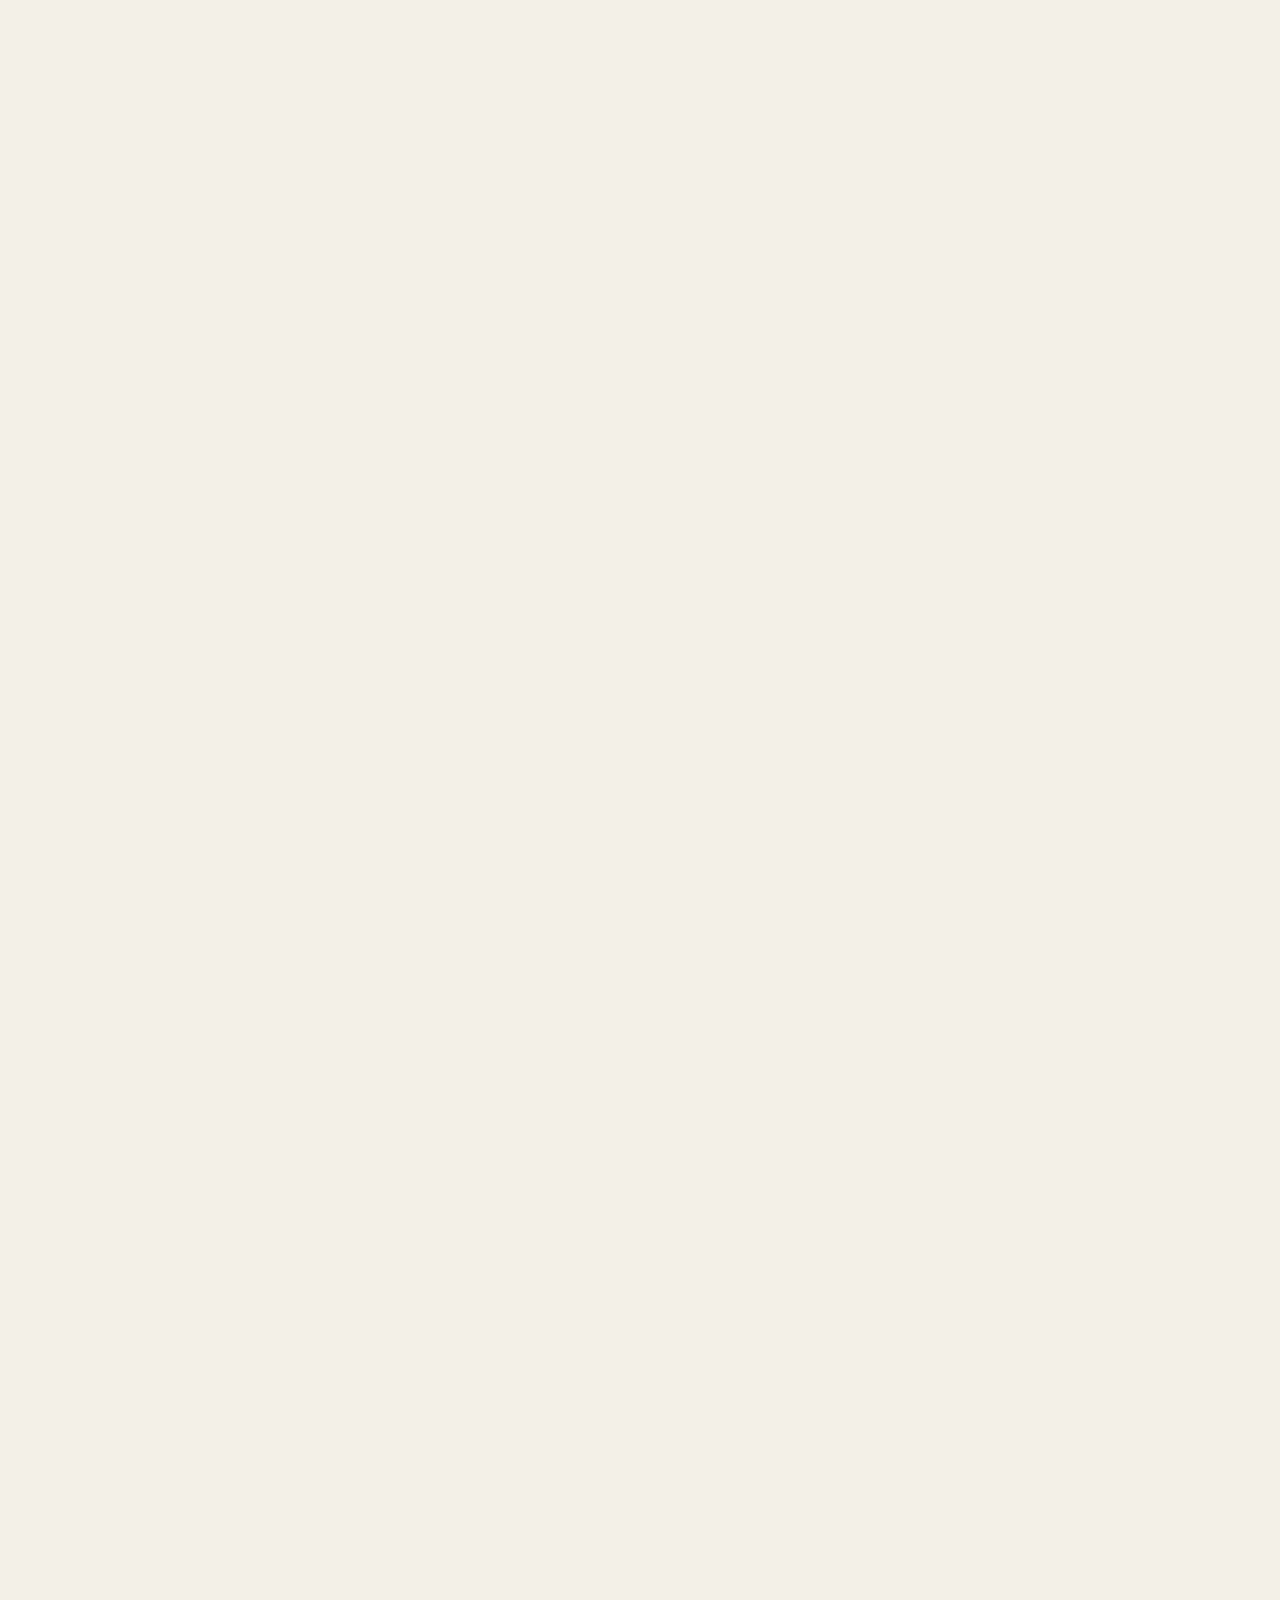
==== commit a4f05699: "Update index.html" ====
--- a/index.html
+++ b/index.html
@@ -244,6 +244,96 @@
   .wr-preview .attn { font-style: normal; }
   .wr-more { padding: 18px 0 0; font-size: 14px; }
   .wr-empty { padding: 32px 0; font-size: 14px; color: var(--ink-3); font-style: italic; border-top: 1px solid var(--ink); }
+
+  /* ── Calendario de revisiones: el año como un plano en perspectiva (la idea del calendario cósmico de Sagan, con la estética de la web) ── */
+  .cc { position: relative; height: 760px; margin-top: 48px; border-top: 1px solid var(--ink); overflow: hidden; perspective: 2400px; perspective-origin: 50% 25%; user-select: none; -webkit-user-select: none; }
+  .cc-plane { position: absolute; left: calc(50% + var(--ox, 0px)); top: calc(50% + var(--oy, 0px)); width: 1000px; display: grid; grid-template-columns: repeat(4, 1fr); gap: 12px; transform-style: preserve-3d;
+    transform: translate(-50%, -50%) scale(var(--s, 1)) translate(0px, 0px) rotateX(var(--tx, 36deg)) rotateZ(var(--tz, -4deg));
+    transition: transform 1s cubic-bezier(.2,.7,.2,1), left 1s cubic-bezier(.2,.7,.2,1), top 1s cubic-bezier(.2,.7,.2,1); }
+  .cc.zoomed .cc-plane { left: 50%; top: 53%; }
+  .cc-plane.tracking { transition: transform .15s linear; }
+  .cc.cols3 { height: 780px; }
+  .cc.cols3 .cc-plane { width: 760px; grid-template-columns: repeat(3, 1fr); }
+  .cc.cols2 { height: 720px; }
+  .cc.cols2 .cc-plane { width: 520px; grid-template-columns: repeat(2, 1fr); }
+  .cc-month { position: relative; aspect-ratio: 1.22; padding: 12px 12px 10px; background: #F9F7F1; border: 1px solid var(--rule); outline: 1px solid transparent; cursor: pointer;
+    box-shadow: 0 1px 0 rgba(23,22,17,.04), 0 18px 28px -18px rgba(23,22,17,.32);
+    transition: transform .5s cubic-bezier(.2,.7,.2,1), opacity .6s, border-color .3s, box-shadow .4s; }
+  .cc-month.cur { border-color: var(--ink); }
+  .cc-month.futm { background: rgba(249,247,241,.45); border-color: var(--rule-soft); box-shadow: none; }
+  .cc-month.futm .cc-mn { color: var(--ink-3); }
+  .cc:not(.zoomed) .cc-month:hover, .cc:not(.zoomed) .cc-month:focus-visible { transform: translateZ(14px); border-color: var(--ink); box-shadow: 0 1px 0 rgba(23,22,17,.04), 0 30px 36px -20px rgba(23,22,17,.4); }
+  .cc.zoomed .cc-month { opacity: .2; }
+  .cc.zoomed .cc-month.on { opacity: 1; cursor: default; }
+  .cc-mn { display: flex; justify-content: space-between; align-items: baseline; gap: 8px; margin-bottom: 8px; font-family: var(--serif); font-variation-settings: 'opsz' 20; font-size: 20px; letter-spacing: -0.01em; line-height: 1; color: var(--ink); }
+  .cc-mn span { font-family: var(--sans); font-size: 9px; letter-spacing: .08em; text-transform: uppercase; color: var(--ink-3); }
+  .cc-month.cur .cc-mn span { color: var(--now); }
+  .cc-g { display: grid; grid-template-columns: repeat(7, 1fr); gap: 2px 0; text-align: center; font-size: 12px; line-height: 1; }
+  .cc-wd { color: var(--ink-3); font-size: 9px; font-weight: 500; letter-spacing: .1em; padding-bottom: 4px; }
+  .cc-d { position: relative; display: block; padding: 4px 0; color: var(--ink-2); font: inherit; font-variant-numeric: tabular-nums; }
+  .cc-d.fut { color: var(--rule); }
+  .cc-d.inrev { background: rgba(23,22,17,.045); }
+  .cc-d.rev { color: var(--paper); background: var(--ink); font-weight: 600; cursor: pointer; transition: background .15s; }
+  .cc.zoomed .cc-d.rev:hover { background: var(--now); }
+  .cc-d.miss::after { content: ''; position: absolute; inset: 0 1px; border: 1px dashed var(--now); }
+  .cc-d.cc-now::before { content: ''; position: absolute; left: 50%; bottom: 0; width: 3px; height: 3px; margin-left: -1.5px; border-radius: 50%; background: var(--now); }
+  .cc-d.rev.cc-now::before { background: var(--paper); }
+  .cc-hud { position: absolute; left: 0; right: 0; display: flex; justify-content: space-between; align-items: baseline; gap: 10px 24px; flex-wrap: wrap; pointer-events: none; z-index: 2; }
+  .cc-hud.hud-t { top: 22px; } .cc-hud.hud-b { bottom: 4px; }
+  .cc-hud button { pointer-events: auto; }
+  .cc-yr { font-family: var(--serif); font-variation-settings: 'opsz' 60; font-size: 34px; letter-spacing: -0.025em; line-height: 1; margin-right: 18px; }
+  .cc-yrs { display: inline-flex; gap: 16px; font-size: 14px; }
+  .cc-yrs button { color: var(--ink-3); }
+  .cc-yrs button.on { color: var(--ink); border-bottom: 1px solid var(--ink); }
+  .cc-leg { display: flex; gap: 6px 20px; flex-wrap: wrap; font-size: 13px; color: var(--ink-3); }
+  .cc-leg i { display: inline-block; width: 10px; height: 10px; margin-right: 8px; vertical-align: -1px; }
+  .cc-leg .k-rev { background: var(--ink); }
+  .cc-leg .k-miss { border: 1px dashed var(--now); }
+  .cc-leg .k-today { width: 5px; height: 5px; border-radius: 50%; background: var(--now); vertical-align: 1px; }
+  .cc-hint { font-size: 13px; color: var(--ink-3); }
+  .cc-back { display: none; }
+  .cc.zoomed .cc-back { display: inline; }
+  .cc-tip { position: absolute; z-index: 3; width: 290px; padding: 14px 16px; background: var(--paper); border: 1px solid var(--ink); color: var(--ink-2); font-size: 13px; line-height: 1.5; pointer-events: none; opacity: 0; transition: opacity .15s; }
+  .cc-tip.on { opacity: 1; }
+  .cc-tip b { display: block; font-family: var(--serif); font-weight: 400; font-size: 17px; letter-spacing: -0.01em; margin-bottom: 6px; color: var(--ink); }
+  @media (max-width: 700px) { .cc-yr { font-size: 28px; } .cc-hint { display: none; } .cc-leg { font-size: 12px; gap: 6px 14px; } }
+  @media (prefers-reduced-motion: reduce) { .cc-plane, .cc-month { transition: none; } }
+
+  /* ── Lectura de la semana (estilo LessWrong) ─────────────── */
+  .overlay.reader { --book: 'warnock-pro', Palatino, 'Palatino Linotype', 'Book Antiqua', Georgia, serif; --gill: 'Gill Sans', 'Gill Sans MT', Calibri, 'DM Sans', sans-serif;
+    display: none; padding: 0; background: #FCFBF8; backdrop-filter: none; -webkit-backdrop-filter: none; overflow-y: auto; z-index: 1100; }
+  .overlay.reader.open { display: block; }
+  .rd-bar { position: sticky; top: 0; z-index: 2; display: flex; justify-content: space-between; align-items: center; gap: 20px; padding: 16px 28px; background: rgba(252,251,248,.94); backdrop-filter: blur(6px); -webkit-backdrop-filter: blur(6px); }
+  .rd-bar button { font-family: var(--gill); font-size: 15px; color: #6f6f6f; white-space: nowrap; }
+  .rd-bar button:hover { color: #111; }
+  .rd-acts { display: flex; gap: 22px; }
+  .rd-acts .del:hover { color: #A3442C; }
+  .rd-art { max-width: 682px; margin: 0 auto; padding: 64px 0 120px; color: rgba(0,0,0,.87); }
+  .rd-kicker { font-family: var(--book); font-variant: small-caps; font-size: 22px; line-height: 1.2; color: rgba(0,0,0,.6); margin-bottom: 14px; }
+  .rd-title { font-family: var(--book); font-weight: 400; font-size: clamp(36px, 5vw, 54px); line-height: 1.1; letter-spacing: -0.005em; color: rgba(0,0,0,.87); }
+  .rd-meta { display: flex; flex-wrap: wrap; gap: 6px 18px; align-items: baseline; margin-top: 22px; font-family: var(--gill); font-size: 16px; color: #757575; }
+  .rd-meta b { color: rgba(0,0,0,.87); font-weight: 600; }
+  .rd-tags { display: flex; flex-wrap: wrap; gap: 6px 16px; margin-top: 12px; font-family: var(--gill); font-size: 14px; color: #757575; }
+  .rd-body { margin-top: 52px; font-family: var(--book); font-size: 19px; line-height: 1.55; }
+  .rd-body h2 { font-family: var(--book); font-variation-settings: normal; font-weight: 400; font-size: 27px; line-height: 1.2; letter-spacing: normal; color: #424242; margin: 46px 0 16px; scroll-margin-top: 90px; }
+  .rd-body h2:first-child { margin-top: 0; }
+  .rd-body p { margin: 0 0 1em; }
+  .rd-body ul, .rd-body ol { margin: 0 0 1em; padding-left: 1.6em; }
+  .rd-body li { margin-bottom: .35em; }
+  .rd-empty { font-style: italic; color: #757575; }
+  .rd-foot { margin-top: 72px; padding-top: 28px; border-top: 1px solid rgba(0,0,0,.12); display: grid; grid-template-columns: 1fr 1fr; gap: 24px; }
+  .rd-nav { text-align: left; }
+  .rd-nav.next { text-align: right; }
+  .rd-nav small { display: block; font-family: var(--gill); font-size: 14px; color: #757575; margin-bottom: 6px; }
+  .rd-nav span { font-family: var(--book); font-size: 21px; color: rgba(0,0,0,.87); line-height: 1.3; }
+  .rd-nav:hover span { text-decoration: underline; text-decoration-color: rgba(0,0,0,.25); text-underline-offset: 4px; }
+  .rd-toc { position: fixed; top: 150px; left: max(24px, calc(50% - 341px - 250px)); width: 190px; padding-left: 16px; border-left: 1px solid rgba(0,0,0,.12); font-family: var(--gill); font-size: 15px; line-height: 1.3; }
+  .rd-toc-ttl { color: rgba(0,0,0,.87); margin-bottom: 10px; }
+  .rd-toc button { display: block; position: relative; text-align: left; padding: 6px 0; font-family: inherit; font-size: inherit; color: #9a9a9a; }
+  .rd-toc button:hover, .rd-toc button.on { color: rgba(0,0,0,.87); }
+  .rd-toc button.on::before { content: ''; position: absolute; left: -20px; top: 50%; width: 7px; height: 7px; margin-top: -3.5px; border-radius: 50%; background: rgba(0,0,0,.6); }
+  @media (max-width: 1180px) { .rd-toc { display: none; } }
+  @media (max-width: 760px) { .rd-art { padding: 36px 20px 80px; } .rd-bar { padding: 12px 16px; } .rd-acts { gap: 16px; } .rd-acts .nv { display: none; } .rd-body { font-size: 18px; } .rd-foot { grid-template-columns: 1fr; } .rd-nav.next { text-align: left; } }
 
   /* Footer */
   footer .wrap { border-top: 1px solid var(--ink); padding: 28px var(--gutter) 56px; display: flex; justify-content: space-between; gap: 32px; font-size: 13px; color: var(--ink-3); flex-wrap: wrap; }
@@ -478,6 +568,7 @@
       <div class="sec-meta meta"><span id="wkMeta"></span></div>
     </div>
     <div id="wrGrid"></div>
+    <div class="cc" id="cc" aria-label="Calendario de revisiones semanales"></div>
   </div>
 </section>
 
@@ -575,19 +666,26 @@
   </div>
 </div>
 
-<!-- WR READ SHEET -->
-<div class="overlay center" id="wrReadOverlay" onclick="wrReadOverlayClick(event)">
-  <div class="sheet">
-    <div class="sheet-hdr">
-      <div><div class="sheet-sub" id="wrReadDate" style="margin:0 0 8px"></div><div class="sheet-ttl" id="wrReadTitle"></div></div>
-      <div class="wr-read-actions">
-        <button class="txt-btn" onclick="wrEditEntry(wrCurrentReadId)">Editar</button>
-        <button class="txt-btn del" onclick="wrDeleteEntry(wrCurrentReadId)">Eliminar</button>
-        <button class="txt-btn" onclick="wrCloseRead()">Cerrar</button>
-      </div>
-    </div>
-    <div class="sheet-body" id="wrReadBody" style="gap:0"></div>
+<!-- WR READ: lectura de la semana a pantalla completa, estilo LessWrong -->
+<div class="overlay reader" id="wrReadOverlay">
+  <div class="rd-bar">
+    <button onclick="wrCloseRead()">← Revisión semanal</button>
+    <div class="rd-acts">
+      <button class="nv" onclick="wrStep(-1)">← Anterior</button>
+      <button class="nv" onclick="wrStep(1)">Siguiente →</button>
+      <button onclick="wrEditEntry(wrCurrentReadId)">Editar</button>
+      <button class="del" onclick="wrDeleteEntry(wrCurrentReadId)">Eliminar</button>
+    </div>
   </div>
+  <nav class="rd-toc" id="rdToc"></nav>
+  <article class="rd-art">
+    <div class="rd-kicker" id="wrReadDate"></div>
+    <div class="rd-title" id="wrReadTitle"></div>
+    <div class="rd-meta" id="rdMeta"></div>
+    <div class="rd-tags" id="rdTags"></div>
+    <div class="rd-body" id="wrReadBody"></div>
+    <div class="rd-foot" id="rdFoot"></div>
+  </article>
 </div>
 
 <script>
@@ -879,28 +977,171 @@
 function wrRender(){
   var entries=wrLoad().slice().sort(function(a,b){return b.date.localeCompare(a.date);});
   var grid=document.getElementById('wrGrid');var meta=document.getElementById('wkMeta');
-  if(!entries.length){meta.innerHTML='Cada domingo, una entrada por pilar · <button class="txt-btn" onclick="wrOpenNew()">Nueva semana</button>';grid.innerHTML='<div class="wr-empty">Sin entradas aún. Añade la primera semana para empezar el registro.</div>';return;}
+  if(!entries.length){meta.innerHTML='Cada domingo, una entrada por pilar · <button class="txt-btn" onclick="wrOpenNew()">Nueva semana</button>';grid.innerHTML='<div class="wr-empty">Sin entradas aún. Añade la primera semana para empezar el registro.</div>';ccRender([]);return;}
   var now=new Date();var lastD=new Date(entries[0].date+'T12:00:00');var weeksAgo=Math.floor((now-lastD)/(7*24*60*60*1000));
   meta.innerHTML='<b>'+entries.length+'</b> semanas registradas desde el '+fmtDay(entries[entries.length-1].date)+' · <button class="txt-btn" onclick="wrOpenNew()">Nueva semana</button>';
   var html='';
   if(weeksAgo>=2){var wk=Math.floor((now-START_DATE)/(7*24*60*60*1000))+1;html+='<div class="wr-row missing" style="border-top:1px solid var(--ink)"><div class="wr-date">'+now.getDate()+' '+MESES_CORTOS[now.getMonth()]+'<small>semana '+wk+' · '+now.getFullYear()+'</small></div><div class="wr-preview empty"><span class="attn">Sin registro esta semana.</span> Han pasado '+weeksAgo+' semanas desde la última revisión, el '+fmtDay(lastD)+'. <button class="txt-btn" onclick="wrOpenNew()">Escribir la revisión</button></div></div>';}
   var f=entries[0];var fd=new Date(f.date+'T12:00:00');var fp=wrPreview(f);
   html+='<div class="wr-feat" onclick="wrOpenRead(\''+f.id+'\')"'+(weeksAgo>=2?' style="border-top:none"':'')+'><div><div class="wr-feat-date">'+fd.getDate()+' '+MESES_CORTOS[fd.getMonth()]+' '+fd.getFullYear()+'<small>Última revisión · semana '+(f.weekNum||'—')+(parseKg(f.peso)?' · '+fmtKg(parseKg(f.peso))+' kg':'')+'</small></div></div><div><div class="wr-feat-text">'+(fp?esc(firstSentences(fp,330)):'<i>Sin notas en esta semana</i>')+'</div><div class="wr-feat-meta">'+wrTags(f)+'</div></div></div>';
-  var rest=entries.slice(1);var shown=wrShowAll?rest:rest.slice(0,WR_LIMIT);
-  html+='<div class="wr-list">'+shown.map(function(e){var d=new Date(e.date+'T12:00:00');var preview=wrPreview(e);return '<div class="wr-row" onclick="wrOpenRead(this.dataset.id)" data-id="'+e.id+'"><div class="wr-date">'+d.getDate()+' '+MESES_CORTOS[d.getMonth()]+'<small>semana '+(e.weekNum||'—')+' · '+d.getFullYear()+'</small></div><div class="wr-preview'+(preview?'':' empty')+'">'+(preview?esc(firstSentences(preview,170)):'Sin notas en esta semana')+'</div></div>';}).join('')+'</div>';
-  if(rest.length>WR_LIMIT)html+='<div class="wr-more"><button class="txt-btn" onclick="wrToggleAll()">'+(wrShowAll?'Mostrar solo las últimas '+WR_LIMIT:'Ver las '+entries.length+' semanas')+'</button></div>';
   grid.innerHTML=html;
+  ccRender(entries);
 }
 function wrOpenNew(){document.getElementById('wrEditId').value='';document.getElementById('wrModalTitle').textContent='Nueva semana';var now=new Date();document.getElementById('wrDate').value=now.toISOString().split('T')[0];var diff=Math.floor((now-START_DATE)/(7*24*60*60*1000))+1;document.getElementById('wrWeekNum').value=Math.max(1,diff);['wrPeso','wrDeporte','wrNutricion','wrTrabajo','wrFinanzas','wrDesarrollo','wrSocial','wrHitos'].forEach(function(id){document.getElementById(id).value='';});document.getElementById('wrOverlay').classList.add('open');}
 function wrCloseNew(){document.getElementById('wrOverlay').classList.remove('open');}
 function wrOverlayClick(e){if(e.target===document.getElementById('wrOverlay'))wrCloseNew();}
 function wrSave(){var date=document.getElementById('wrDate').value;if(!date){alert('Elige una fecha para la semana.');return;}var editId=document.getElementById('wrEditId').value;var entry={id:editId||'wr_'+Date.now(),date:date,weekNum:document.getElementById('wrWeekNum').value,title:wrBuildTitle(date),peso:document.getElementById('wrPeso').value.trim(),deporte:document.getElementById('wrDeporte').value.trim(),nutricion:document.getElementById('wrNutricion').value.trim(),trabajo:document.getElementById('wrTrabajo').value.trim(),finanzas:document.getElementById('wrFinanzas').value.trim(),desarrollo:document.getElementById('wrDesarrollo').value.trim(),social:document.getElementById('wrSocial').value.trim(),hitos:document.getElementById('wrHitos').value.trim(),savedAt:new Date().toISOString()};var entries=wrLoad();if(editId){var idx=entries.findIndex(function(e){return e.id===editId;});if(idx>=0)entries[idx]=entry;else entries.push(entry);}else{entries.push(entry);}wrSaveAll(entries);wrCloseNew();wrRender();renderWeight();}
 function wrBuildTitle(dateStr){var d=new Date(dateStr+'T12:00:00');var m=MESES_LARGOS[d.getMonth()];return'Review — '+m.charAt(0).toUpperCase()+m.slice(1)+' '+d.getDate();}
-function wrOpenRead(id){var entries=wrLoad();var e=entries.find(function(x){return x.id===id;});if(!e)return;wrCurrentReadId=id;var d=new Date(e.date+'T12:00:00');document.getElementById('wrReadDate').textContent='Semana '+(e.weekNum||'—')+' · '+fmtDay(d);document.getElementById('wrReadTitle').textContent='Revisión del '+d.getDate()+' de '+MESES_LARGOS[d.getMonth()];var sections=[{label:'Peso',val:e.peso},{label:'Deporte',val:e.deporte},{label:'Nutrición',val:e.nutricion},{label:'Gobelas · Trabajo',val:e.trabajo},{label:'Finanzas',val:e.finanzas},{label:'Lecturas y desarrollo',val:e.desarrollo},{label:'Social',val:e.social},{label:'Hitos',val:e.hitos}].filter(function(s){return s.val;});document.getElementById('wrReadBody').innerHTML=sections.map(function(s){return'<div class="wr-read-section"><div class="wr-read-section-lbl">'+s.label+'</div><div class="wr-read-section-val">'+esc(s.val)+'</div></div>';}).join('')||'<div class="wr-read-section-empty">Sin contenido en esta entrada.</div>';document.getElementById('wrReadOverlay').classList.add('open');}
-function wrCloseRead(){document.getElementById('wrReadOverlay').classList.remove('open');wrCurrentReadId=null;}
-function wrReadOverlayClick(e){if(e.target===document.getElementById('wrReadOverlay'))wrCloseRead();}
 function wrEditEntry(id){var entries=wrLoad();var e=entries.find(function(x){return x.id===id;});if(!e)return;wrCloseRead();document.getElementById('wrEditId').value=e.id;document.getElementById('wrModalTitle').textContent='Editar semana';document.getElementById('wrDate').value=e.date;document.getElementById('wrWeekNum').value=e.weekNum||'';document.getElementById('wrPeso').value=e.peso||'';document.getElementById('wrDeporte').value=e.deporte||'';document.getElementById('wrNutricion').value=e.nutricion||'';document.getElementById('wrTrabajo').value=e.trabajo||'';document.getElementById('wrFinanzas').value=e.finanzas||'';document.getElementById('wrDesarrollo').value=e.desarrollo||'';document.getElementById('wrSocial').value=e.social||'';document.getElementById('wrHitos').value=e.hitos||'';document.getElementById('wrOverlay').classList.add('open');}
 function wrDeleteEntry(id){if(!confirm('¿Eliminar esta entrada?'))return;wrSaveAll(wrLoad().filter(function(e){return e.id!==id;}));wrCloseRead();wrRender();renderWeight();}
+
+// ── CALENDARIO CÓSMICO ───────────────────────────────────
+// El año como plano 3D de 12 meses (la idea del calendario cósmico de Sagan). Revisión = cuadro de tinta; semana cerrada sin revisión = discontinuo ámbar.
+var ccYear=null,ccZoom=-1,ccHover=window.matchMedia&&matchMedia('(hover: hover)').matches;
+function isoDay(d){return d.getFullYear()+'-'+pad2(d.getMonth()+1)+'-'+pad2(d.getDate());}
+function ccMonday(d){var x=new Date(d.getFullYear(),d.getMonth(),d.getDate(),12);x.setDate(x.getDate()-((x.getDay()+6)%7));return x;}
+// la revisión del lunes cuenta para la semana que acaba de cerrar
+function ccReviewedWeek(dateStr){var d=new Date(dateStr+'T12:00:00');if(d.getDay()===1)d.setDate(d.getDate()-1);return isoDay(ccMonday(d));}
+function ccData(entries){
+  var byDay={},revWeeks={},miss={},today=new Date();today.setHours(12,0,0,0);
+  entries.forEach(function(e){byDay[e.date]=e;revWeeks[ccReviewedWeek(e.date)]=e;});
+  for(var m=ccMonday(START_DATE);;){var sun=new Date(m);sun.setDate(sun.getDate()+6);if(sun>=today)break;if(!revWeeks[isoDay(m)])miss[isoDay(sun)]=1;m.setDate(m.getDate()+7);}
+  return {byDay:byDay,revWeeks:revWeeks,miss:miss,today:isoDay(today)};
+}
+function ccRender(entries){
+  var host=document.getElementById('cc');if(!host)return;
+  var D=ccData(entries),now=new Date(),years={};
+  years[now.getFullYear()]=1;entries.forEach(function(e){years[e.date.slice(0,4)]=1;});
+  var ys=Object.keys(years).sort();if(!ccYear||!years[ccYear])ccYear=String(now.getFullYear());
+  var Y=+ccYear,nRevY=entries.filter(function(e){return e.date.slice(0,4)===ccYear;}).length;
+  var nMissY=Object.keys(D.miss).filter(function(k){return k.slice(0,4)===ccYear;}).length;
+  var tiles='';
+  for(var mi=0;mi<12;mi++){
+    var first=new Date(Y,mi,1),dim=new Date(Y,mi+1,0).getDate(),cells='',nRev=0;
+    ['L','M','X','J','V','S','D'].forEach(function(w){cells+='<span class="cc-wd">'+w+'</span>';});
+    for(var b=(first.getDay()+6)%7;b>0;b--)cells+='<span></span>';
+    for(var d=1;d<=dim;d++){
+      var dt=new Date(Y,mi,d,12),k=isoDay(dt),e=D.byDay[k],cls='cc-d';
+      if(k>D.today)cls+=' fut';if(k===D.today)cls+=' cc-now';if(D.revWeeks[isoDay(ccMonday(dt))])cls+=' inrev';if(D.miss[k])cls+=' miss';
+      if(e){nRev++;cells+='<button type="button" class="'+cls+' rev" data-id="'+esc(e.id)+'">'+d+'</button>';}
+      else cells+='<span class="'+cls+'">'+d+'</span>';
+    }
+    var mk=Y*12+mi,nk=now.getFullYear()*12+now.getMonth(),mcls=mk===nk?' cur':mk>nk?' futm':'';
+    tiles+='<div class="cc-month m'+mi+mcls+'" data-m="'+mi+'" tabindex="0" role="button" aria-label="'+MESES_LARGOS[mi]+' '+Y+'"><div class="cc-mn">'+MESES_LARGOS[mi]+(nRev?'<span>'+nRev+' '+(nRev===1?'revisión':'revisiones')+'</span>':(mk===nk?'<span>ahora</span>':''))+'</div><div class="cc-g">'+cells+'</div></div>';
+  }
+  var yrs=ys.length>1?'<span class="cc-yrs">'+ys.map(function(y){return '<button class="'+(y===ccYear?'on':'')+'" onclick="ccSetYear(\''+y+'\')">'+y+'</button>';}).join('')+'</span>':'';
+  host.innerHTML='<div class="cc-hud hud-t"><div><span class="cc-yr">'+ccYear+'</span>'+yrs+'</div><button class="cc-back" onclick="ccZoomTo(-1)">← Todo el año</button></div>'
+    +'<div class="cc-plane" id="ccPlane">'+tiles+'</div>'
+    +'<div class="cc-hud hud-b"><div class="cc-leg"><span><i class="k-rev"></i>'+nRevY+' '+(nRevY===1?'revisión':'revisiones')+'</span><span><i class="k-miss"></i>'+nMissY+' '+(nMissY===1?'semana':'semanas')+' sin revisión</span><span><i class="k-today"></i>hoy</span></div><div class="cc-hint"></div></div>'
+    +'<div class="cc-tip" id="ccTip"></div>';
+  ccLayout();ccZoomTo(ccZoom,true);
+}
+function ccSetYear(y){ccYear=y;ccZoom=-1;wrRender();}
+function ccBox(pl){var b={l:1e9,t:1e9,r:-1e9,b:-1e9};pl.querySelectorAll('.cc-month').forEach(function(m){var q=m.getBoundingClientRect();b.l=Math.min(b.l,q.left);b.t=Math.min(b.t,q.top);b.r=Math.max(b.r,q.right);b.b=Math.max(b.b,q.bottom);});return b;}
+// encaja el plano inclinado entre el año (arriba) y la leyenda (abajo): mide, escala y centra; dos pasadas por la perspectiva
+function ccLayout(){
+  var host=document.getElementById('cc'),pl=document.getElementById('ccPlane');if(!host||!pl)return;
+  var w=host.clientWidth,cols=w<480?2:w<700?3:4,narrow=cols<4;if(!w)return;host.classList.toggle('cols3',cols===3);host.classList.toggle('cols2',cols===2);
+  // inclinación moderada: con más de ~40° los números se aplastan y no se leen
+  host.dataset.tx=narrow?32:36;host.dataset.tz=narrow?-3:-4;
+  pl.style.setProperty('--tx',host.dataset.tx+'deg');pl.style.setProperty('--tz',host.dataset.tz+'deg');
+  pl.style.transition='none';pl.style.transform='';pl.classList.remove('tracking');
+  var TOP=78,BOT=46,s=1,ox=0,oy=0;
+  for(var pass=0;pass<2;pass++){
+    host.style.setProperty('--s',s.toFixed(4));host.style.setProperty('--ox',ox.toFixed(1)+'px');host.style.setProperty('--oy',oy.toFixed(1)+'px');
+    var H=host.getBoundingClientRect(),b=ccBox(pl),bw=b.r-b.l,bh=b.b-b.t;
+    var k=Math.min((w-24)/bw,(H.height-TOP-BOT)/bh);
+    var cx=(b.l+b.r)/2-(H.left+H.width/2),cy=(b.t+b.b)/2-(H.top+H.height/2),ty=TOP+(H.height-TOP-BOT)/2-H.height/2;
+    // al escalar k respecto al centro del plano, el centro de la caja pasa a (ox,oy)+k·(c−o): se elige o para que quede en (0,ty)
+    s*=k;ox=-k*(cx-ox);oy=ty-k*(cy-oy);
+  }
+  host.style.setProperty('--s',s.toFixed(4));host.style.setProperty('--ox',ox.toFixed(1)+'px');host.style.setProperty('--oy',oy.toFixed(1)+'px');
+  void pl.offsetWidth;pl.style.transition='';
+}
+// acercarse a un mes: el plano se endereza y el mes queda centrado y grande (-1 = volver al año)
+function ccZoomTo(mi,instant){
+  var host=document.getElementById('cc'),pl=document.getElementById('ccPlane');if(!host||!pl)return;
+  ccZoom=mi;host.classList.toggle('zoomed',mi>=0);ccTip(null);
+  pl.querySelectorAll('.cc-month').forEach(function(t){t.classList.toggle('on',+t.dataset.m===mi);});
+  var hint=host.querySelector('.cc-hint');if(hint)hint.textContent=mi>=0?'Pulsa una semana marcada para leerla':'Pulsa un mes para acercarte';
+  if(instant)pl.style.transition='none';
+  if(mi<0)pl.style.transform='';
+  else{
+    var t=pl.querySelector('.cc-month[data-m="'+mi+'"]'),dx=pl.offsetWidth/2-(t.offsetLeft+t.offsetWidth/2),dy=pl.offsetHeight/2-(t.offsetTop+t.offsetHeight/2);
+    var S=Math.min(host.clientWidth*.9/t.offsetWidth,(host.clientHeight-130)/t.offsetHeight);
+    pl.style.transform='translate(-50%,-50%) scale('+S.toFixed(3)+') translate('+dx+'px,'+dy+'px) rotateX(0deg) rotateZ(0deg)';
+  }
+  if(instant){void pl.offsetWidth;pl.style.transition='';}
+}
+function ccTip(btn,ev){
+  var tip=document.getElementById('ccTip');if(!tip)return;
+  if(!btn){tip.classList.remove('on');return;}
+  var e=wrLoad().find(function(x){return x.id===btn.dataset.id;});if(!e)return;
+  var d=new Date(e.date+'T12:00:00'),pv=wrPreview(e),host=document.getElementById('cc'),r=host.getBoundingClientRect();
+  tip.innerHTML='<b>Semana '+(e.weekNum||'—')+' · '+d.getDate()+' '+MESES_CORTOS[d.getMonth()]+'</b>'+(pv?esc(firstSentences(pv,150)):'<i>Sin notas</i>');
+  var x=ev.clientX-r.left+16,y=ev.clientY-r.top+16;
+  if(x+300>r.width)x=ev.clientX-r.left-306;if(y+140>r.height)y=ev.clientY-r.top-150;
+  tip.style.left=x+'px';tip.style.top=y+'px';tip.classList.add('on');
+}
+function ccInit(){
+  var host=document.getElementById('cc');if(!host)return;
+  host.addEventListener('click',function(e){
+    var r=e.target.closest('.cc-d.rev'),t=e.target.closest('.cc-month');
+    if(r&&ccZoom>=0&&t&&+t.dataset.m===ccZoom){wrOpenRead(r.dataset.id);return;}
+    if(t){if(+t.dataset.m!==ccZoom)ccZoomTo(+t.dataset.m);return;}
+    if(ccZoom>=0&&!e.target.closest('button'))ccZoomTo(-1);
+  });
+  host.addEventListener('keydown',function(e){var t=e.target.closest('.cc-month');if(t&&e.key==='Enter'){e.preventDefault();ccZoomTo(+t.dataset.m);}});
+  host.addEventListener('mousemove',function(e){
+    var r=e.target.closest('.cc-d.rev');if(r)ccTip(r,e);else ccTip(null);
+    var pl=document.getElementById('ccPlane');if(!pl||ccZoom>=0||!ccHover)return;
+    var b=host.getBoundingClientRect(),mx=(e.clientX-b.left)/b.width-.5,my=(e.clientY-b.top)/b.height-.5;
+    pl.classList.add('tracking');pl.style.setProperty('--tx',(+host.dataset.tx-my*6)+'deg');pl.style.setProperty('--tz',(+host.dataset.tz+mx*6)+'deg');
+  });
+  host.addEventListener('mouseleave',function(){ccTip(null);var pl=document.getElementById('ccPlane');if(!pl)return;pl.classList.remove('tracking');pl.style.setProperty('--tx',host.dataset.tx+'deg');pl.style.setProperty('--tz',host.dataset.tz+'deg');});
+  var rt;window.addEventListener('resize',function(){clearTimeout(rt);rt=setTimeout(function(){ccLayout();ccZoomTo(ccZoom,true);},120);});
+  var ov=document.getElementById('wrReadOverlay');
+  ov.addEventListener('scroll',rdSpy);
+  document.getElementById('rdToc').addEventListener('click',function(e){var b=e.target.closest('button[data-s]');if(b)document.getElementById('rd-s'+b.dataset.s).scrollIntoView({behavior:'smooth',block:'start'});});
+  document.addEventListener('keydown',function(e){
+    if(/INPUT|TEXTAREA|SELECT/.test(e.target.tagName))return;
+    if(ov.classList.contains('open')){if(e.key==='Escape')wrCloseRead();else if(e.key==='ArrowLeft')wrStep(-1);else if(e.key==='ArrowRight')wrStep(1);return;}
+    if(e.key==='Escape'&&ccZoom>=0&&!document.querySelector('.overlay.open'))ccZoomTo(-1);
+  });
+}
+
+// ── LECTURA DE LA SEMANA (estilo LessWrong) ──────────────
+var WR_SECTIONS=[['deporte','Deporte'],['nutricion','Nutrición'],['trabajo','Gobelas · Trabajo'],['finanzas','Finanzas'],['desarrollo','Lecturas y desarrollo'],['social','Social'],['hitos','Hitos']];
+function wrSorted(){return wrLoad().slice().sort(function(a,b){return a.date.localeCompare(b.date);});}
+// texto libre → párrafos; las líneas seguidas que empiezan por "-", "•" o "1." forman una lista
+function wrProse(t){var re=/^([-•*]|\d+[.)])\s+/;return String(t).trim().split(/\n\s*\n/).map(function(block){
+  var out='',run=[],kind=null;
+  function flush(){if(!run.length)return;out+=kind==='p'?'<p>'+run.map(esc).join('<br>')+'</p>':'<'+kind+'>'+run.map(function(l){return '<li>'+esc(l.replace(re,''))+'</li>';}).join('')+'</'+kind+'>';run=[];}
+  block.split('\n').map(function(l){return l.trim();}).filter(Boolean).forEach(function(l){var k=re.test(l)?(/^\d/.test(l)?'ol':'ul'):'p';if(k!==kind)flush();kind=k;run.push(l);});
+  flush();return out;}).join('');}
+function wrPhaseOf(date){var p=PHASES.find(function(x){return date>=x.start&&date<=x.end;});return p?'Fase '+(PHASES.indexOf(p)+1)+(p.name?' · '+p.name:''):'';}
+function wrOpenRead(id){
+  var list=wrSorted(),i=list.findIndex(function(x){return x.id===id;});if(i<0)return;
+  var e=list[i],d=new Date(e.date+'T12:00:00'),ph=wrPhaseOf(e.date),kg=parseKg(e.peso);wrCurrentReadId=id;
+  var secs=WR_SECTIONS.filter(function(s){return e[s[0]];});
+  var words=secs.reduce(function(n,s){return n+String(e[s[0]]).split(/\s+/).length;},0);
+  document.getElementById('wrReadDate').textContent=(ph?ph+' · ':'')+'Semana '+(e.weekNum||'—');
+  document.getElementById('wrReadTitle').textContent='Revisión del '+d.getDate()+' de '+MESES_LARGOS[d.getMonth()];
+  document.getElementById('rdMeta').innerHTML='<span>por <b>Alberto Gutiérrez</b></span><span>'+d.getDate()+' '+MESES_CORTOS[d.getMonth()]+' '+d.getFullYear()+'</span><span>'+Math.max(1,Math.round(words/230))+' min de lectura</span>'+(e.peso?'<span>'+(kg?fmtKg(kg)+' kg':esc(e.peso))+'</span>':'');
+  document.getElementById('rdTags').innerHTML=wrTags(e);
+  document.getElementById('wrReadBody').innerHTML=secs.map(function(s,j){return '<h2 id="rd-s'+j+'">'+s[1]+'</h2>'+wrProse(e[s[0]]);}).join('')||'<p class="rd-empty">Sin contenido en esta semana.</p>';
+  document.getElementById('rdToc').innerHTML=secs.length>1?'<div class="rd-toc-ttl">Semana '+(e.weekNum||'—')+'</div>'+secs.map(function(s,j){return '<button data-s="'+j+'">'+s[1]+'</button>';}).join(''):'';
+  function nav(x,cls){if(!x)return '<div></div>';var xd=new Date(x.date+'T12:00:00');return '<button class="rd-nav '+cls+'" onclick="wrOpenRead(\''+x.id+'\')"><small>'+(cls==='prev'?'← Semana anterior':'Semana siguiente →')+'</small><span>Revisión del '+xd.getDate()+' de '+MESES_LARGOS[xd.getMonth()]+'</span></button>';}
+  document.getElementById('rdFoot').innerHTML=nav(list[i-1],'prev')+nav(list[i+1],'next');
+  var ov=document.getElementById('wrReadOverlay');ov.classList.add('open');ov.scrollTop=0;document.body.style.overflow='hidden';rdSpy();
+}
+function wrStep(dir){var list=wrSorted(),i=list.findIndex(function(x){return x.id===wrCurrentReadId;});if(i>=0&&list[i+dir])wrOpenRead(list[i+dir].id);}
+function wrCloseRead(){document.getElementById('wrReadOverlay').classList.remove('open');document.body.style.overflow='';wrCurrentReadId=null;}
+function rdSpy(){
+  var ov=document.getElementById('wrReadOverlay'),hs=ov.querySelectorAll('.rd-body h2'),bs=ov.querySelectorAll('.rd-toc button[data-s]'),cur=0;if(!bs.length)return;
+  hs.forEach(function(h,j){if(h.getBoundingClientRect().top<window.innerHeight*.35)cur=j;});
+  bs.forEach(function(b,j){b.classList.toggle('on',j===cur);});
+}
 
 // ── LOGIN ────────────────────────────────────────────────
 
@@ -911,6 +1152,7 @@
   renderNextActions();
   renderWeight();
   checkBalance();
+  ccInit();
   wrRender();
   const title=document.getElementById('mastTitle'),bar=document.getElementById('topbar');
   if('IntersectionObserver' in window){new IntersectionObserver(en=>{bar.classList.toggle('scrolled',!en[0].isIntersecting);},{threshold:0}).observe(title);}
